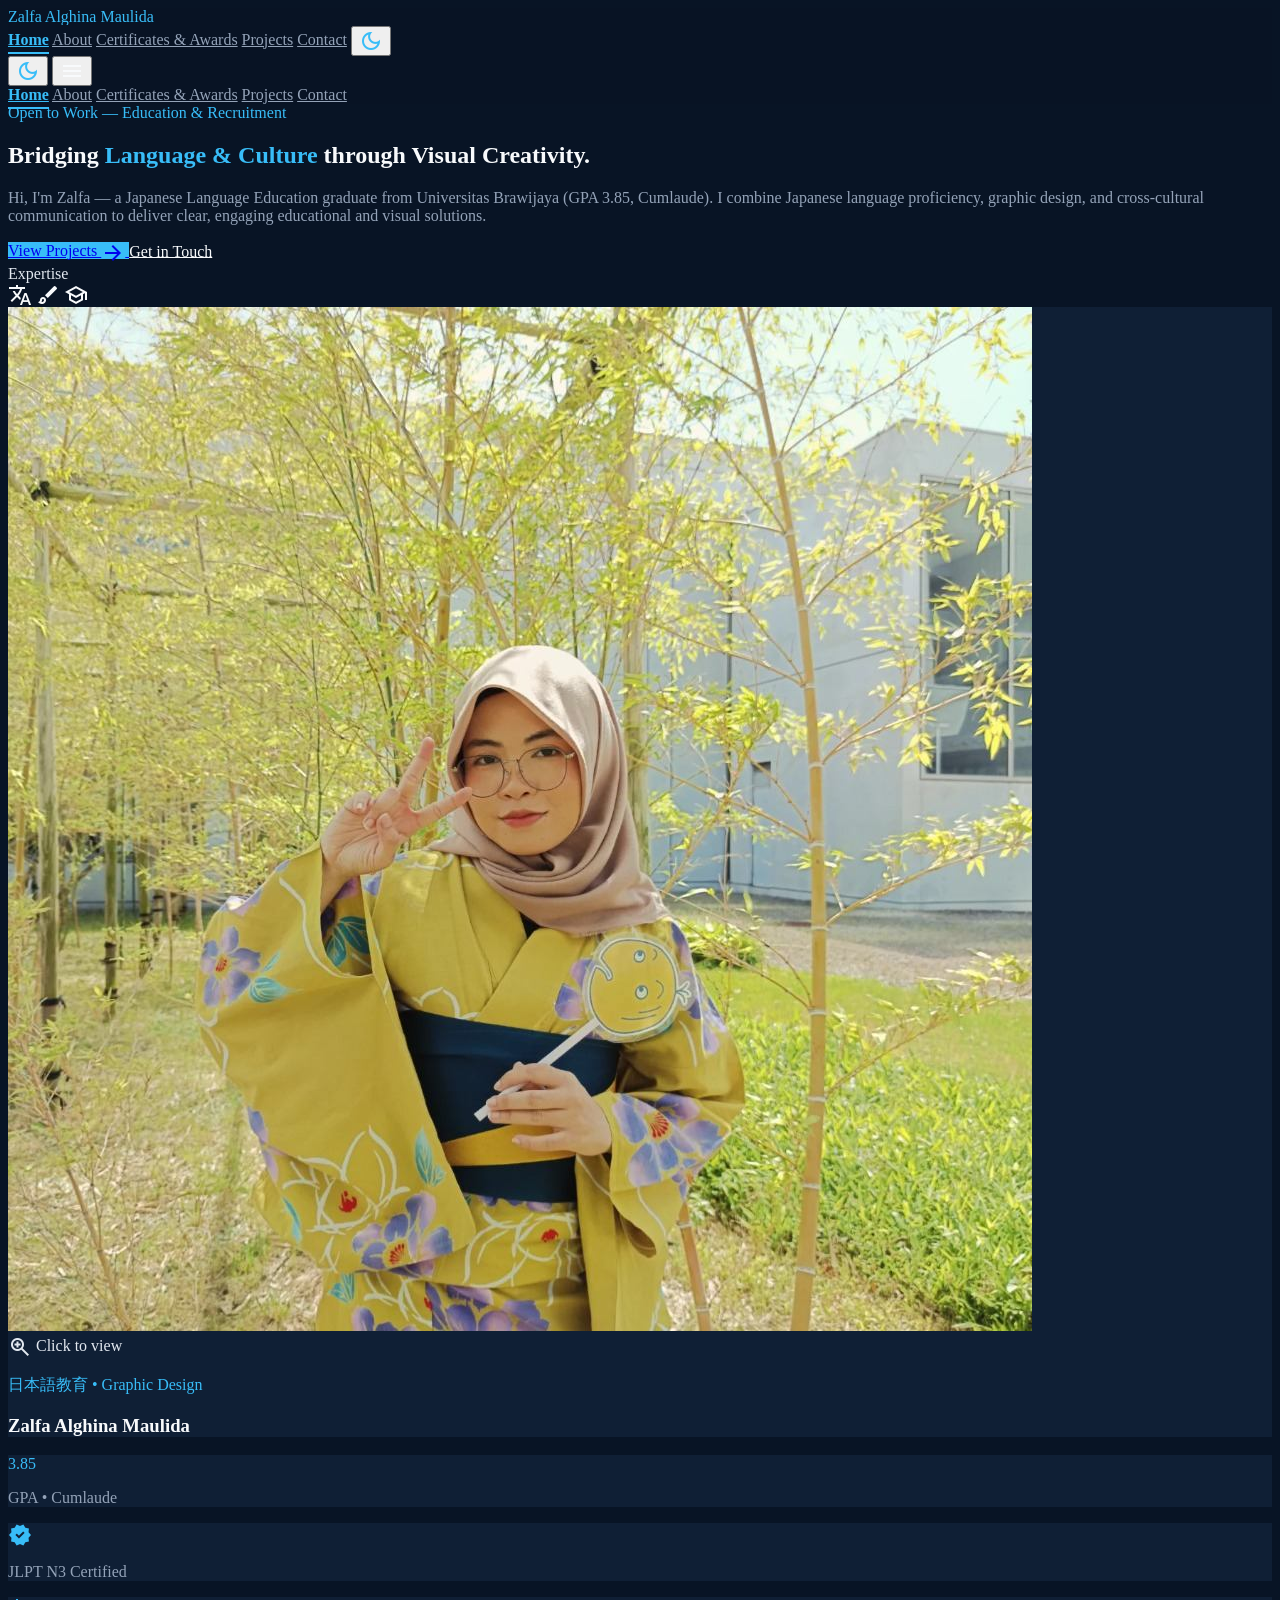
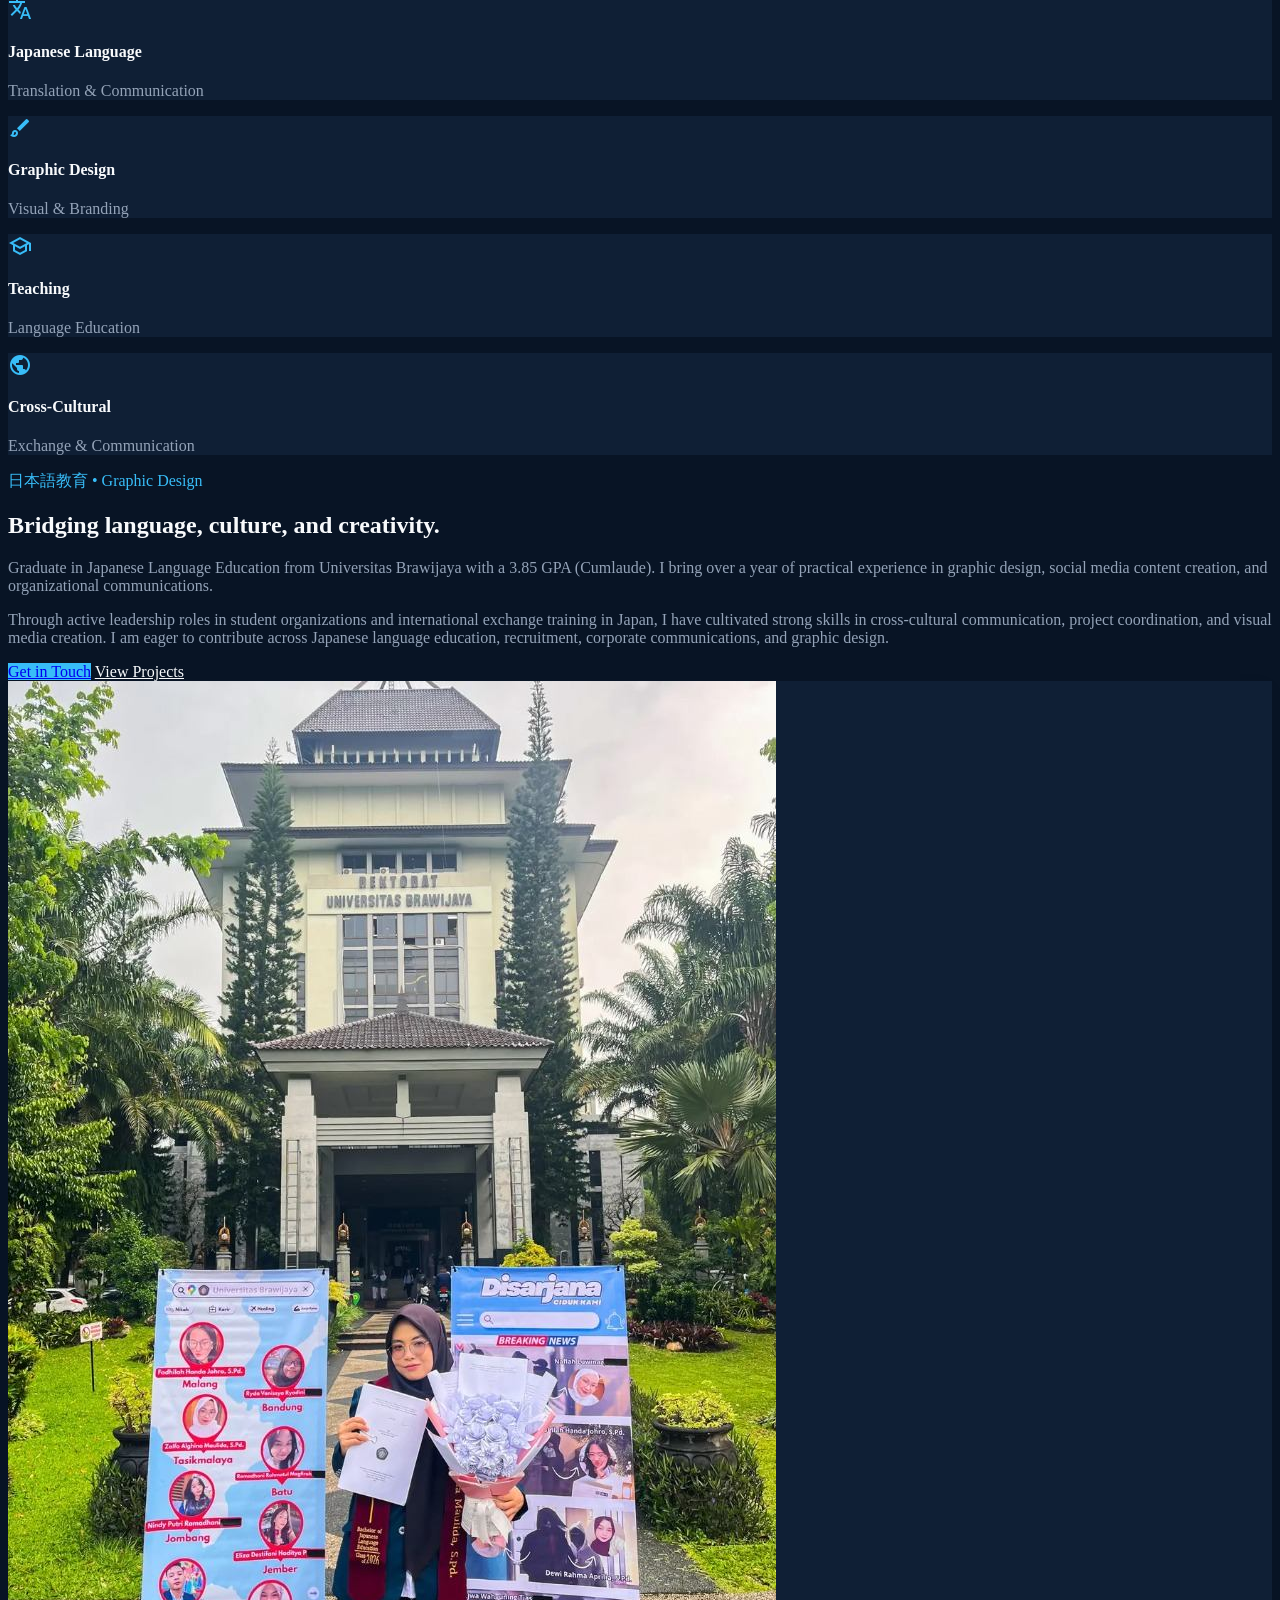
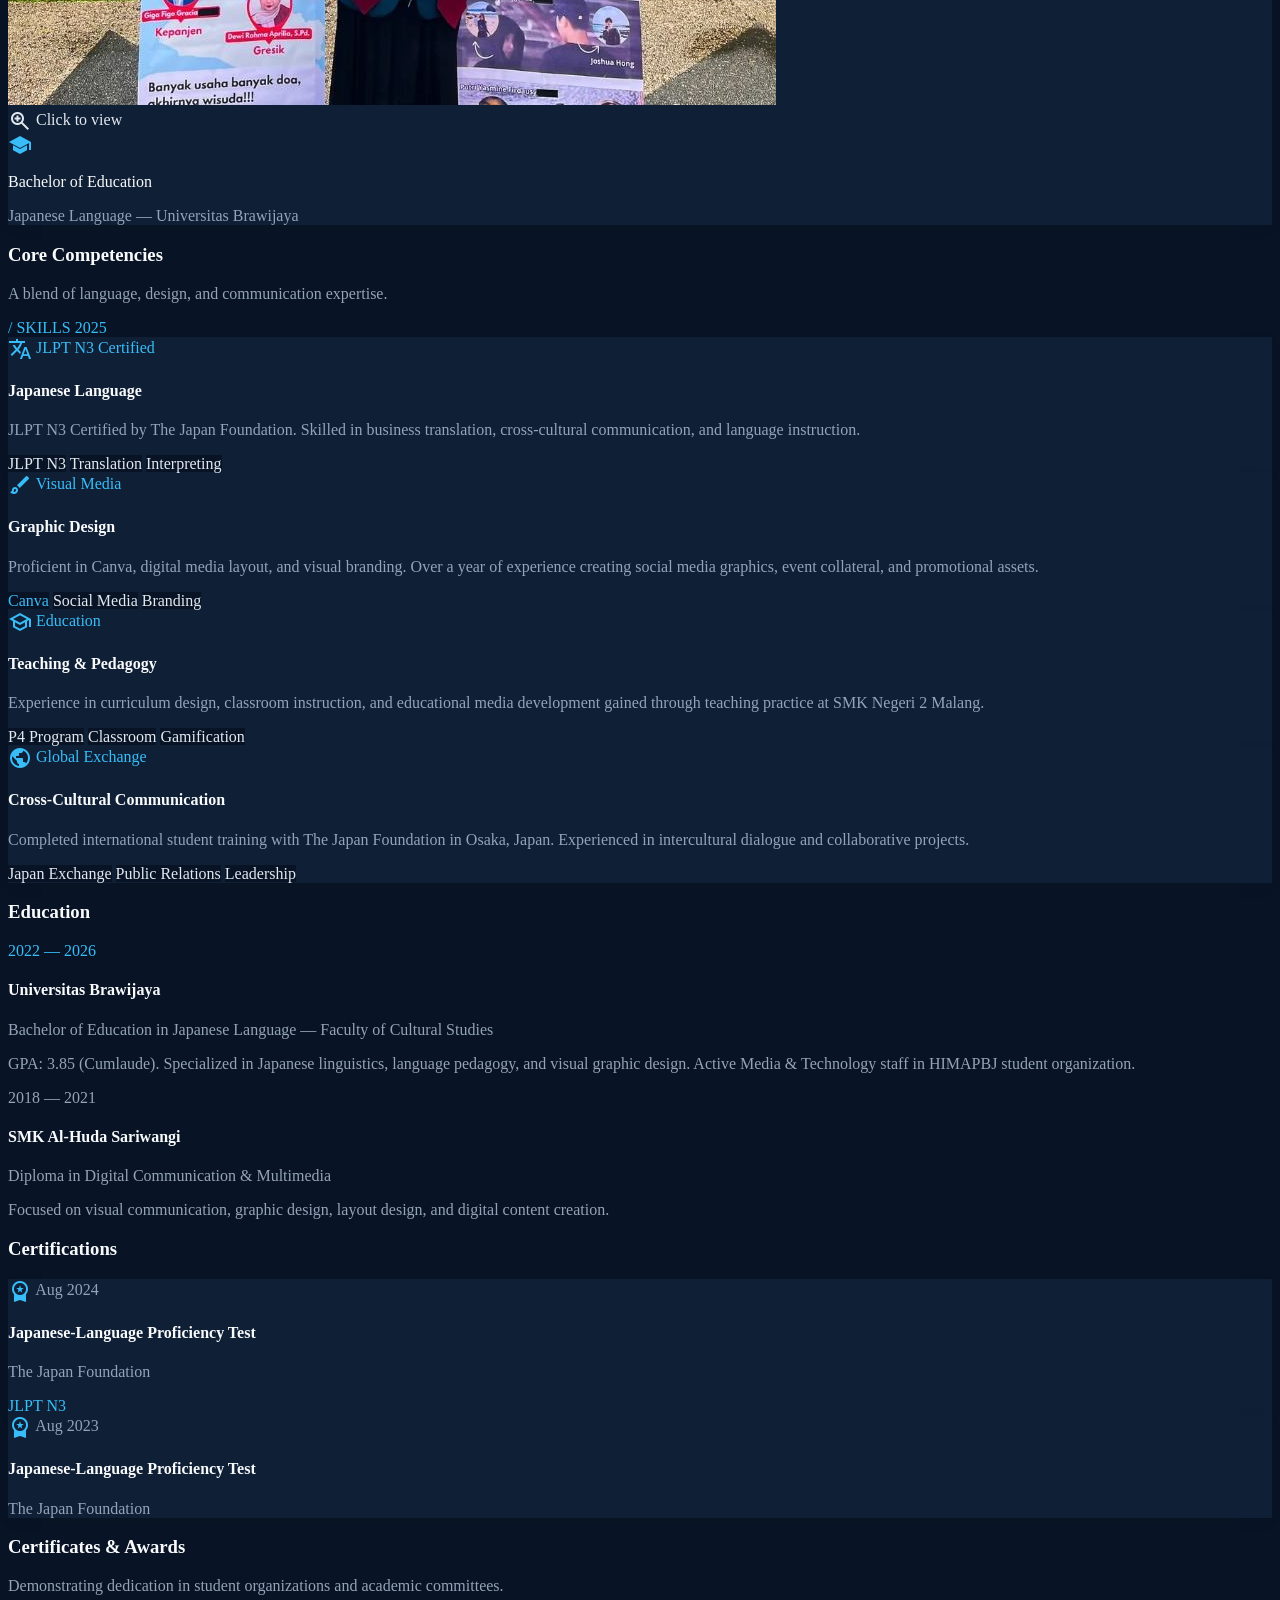
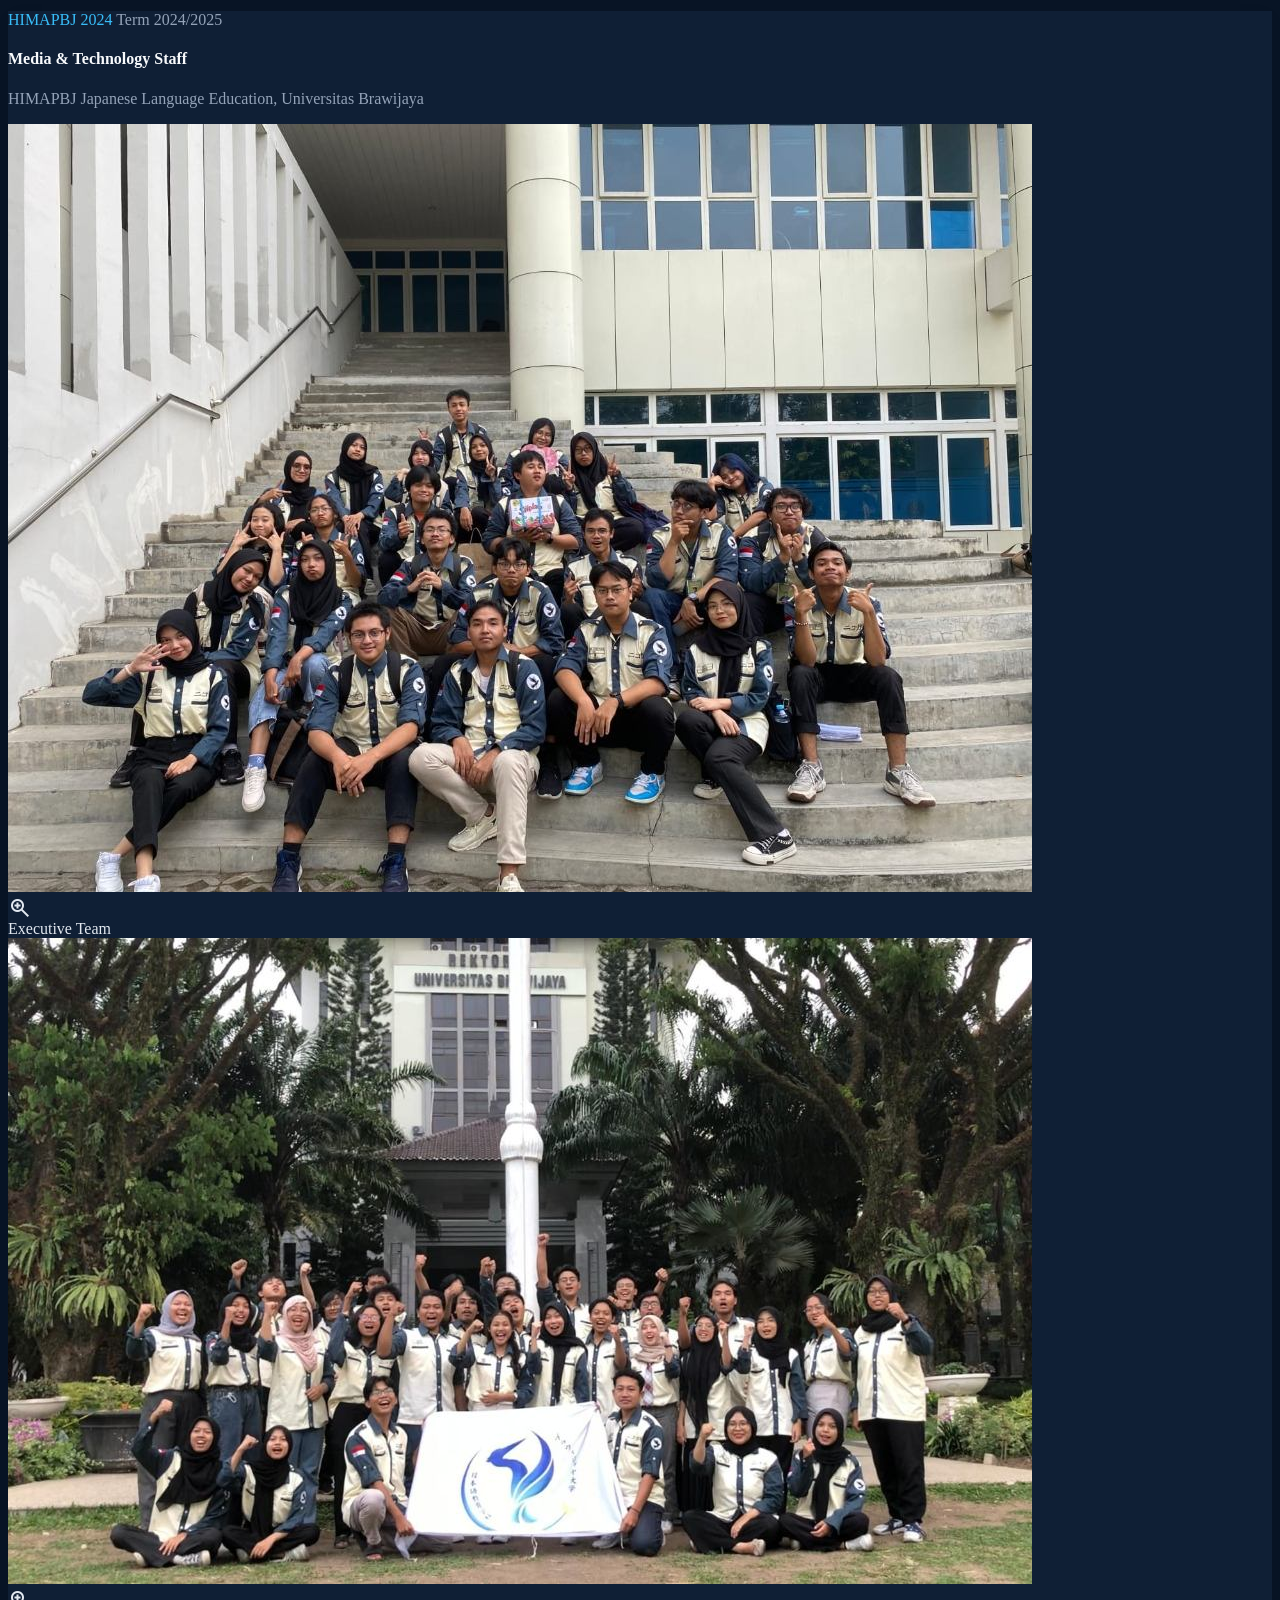
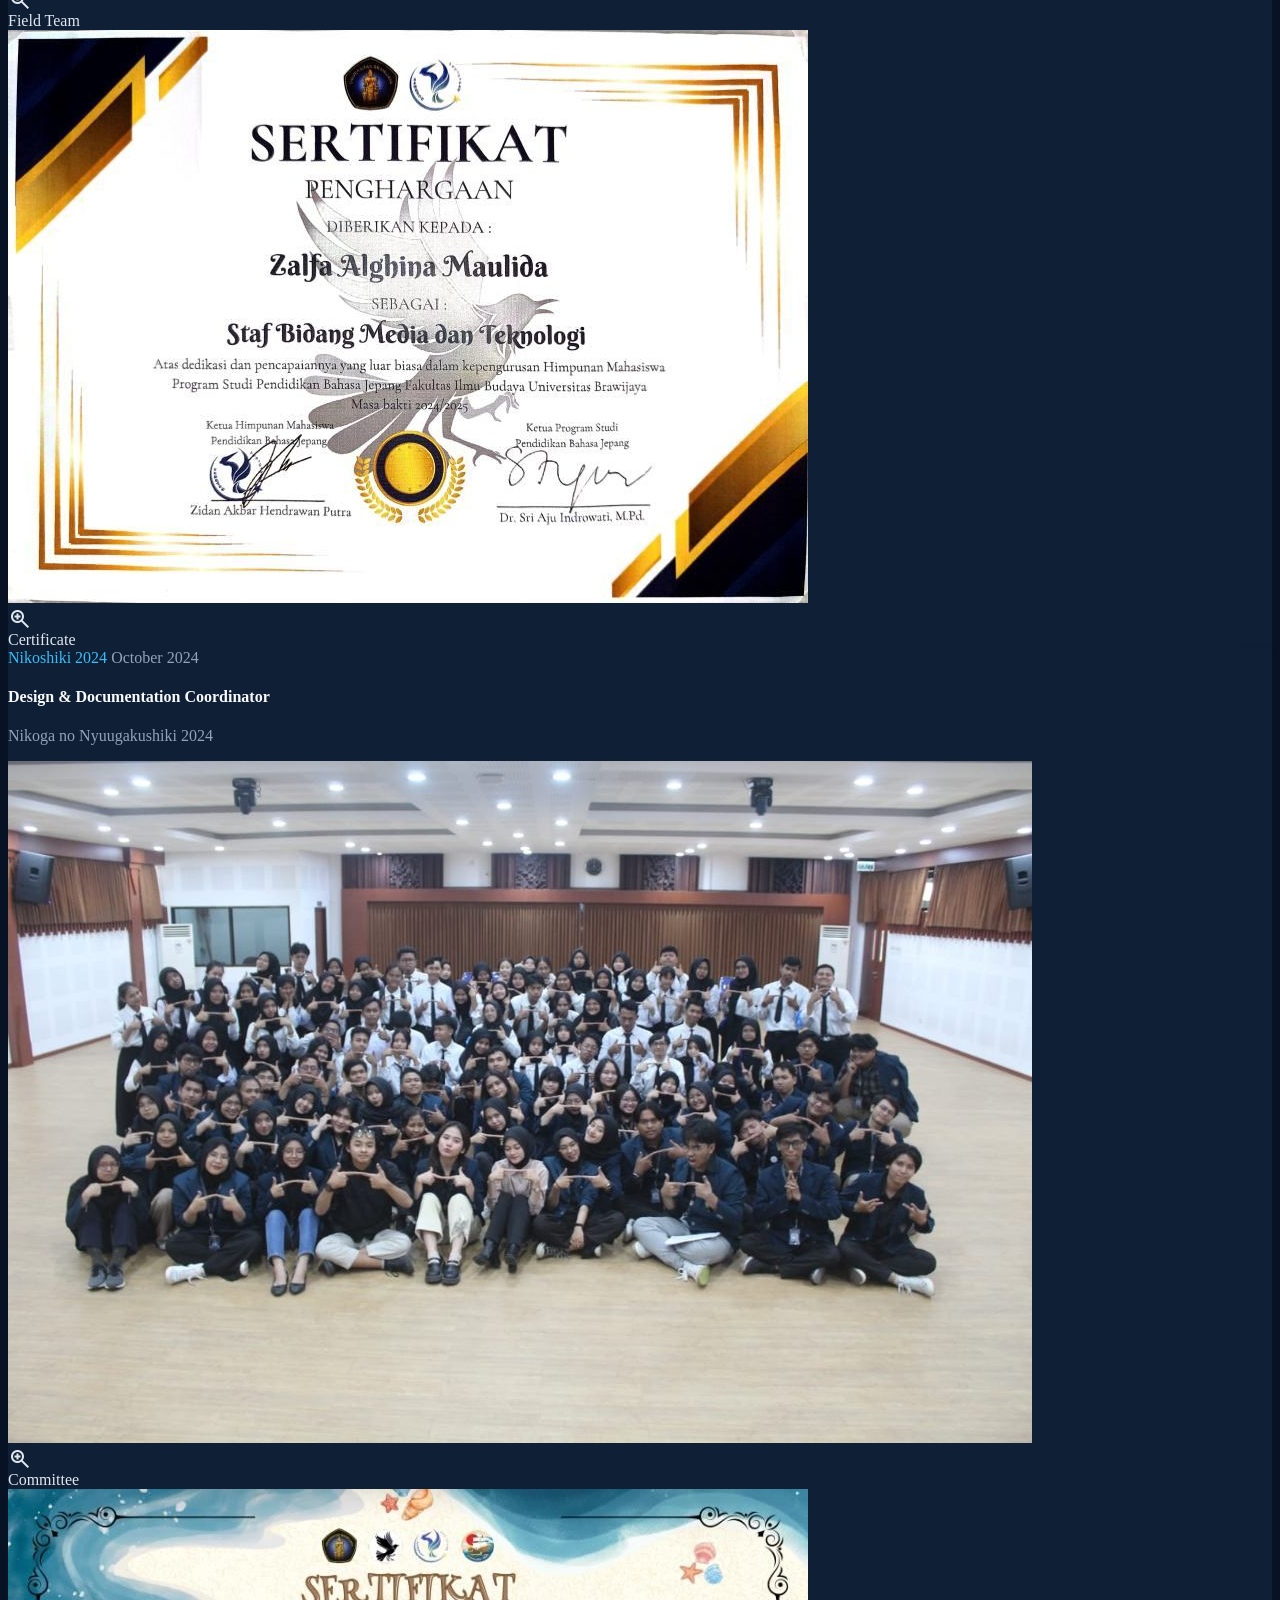
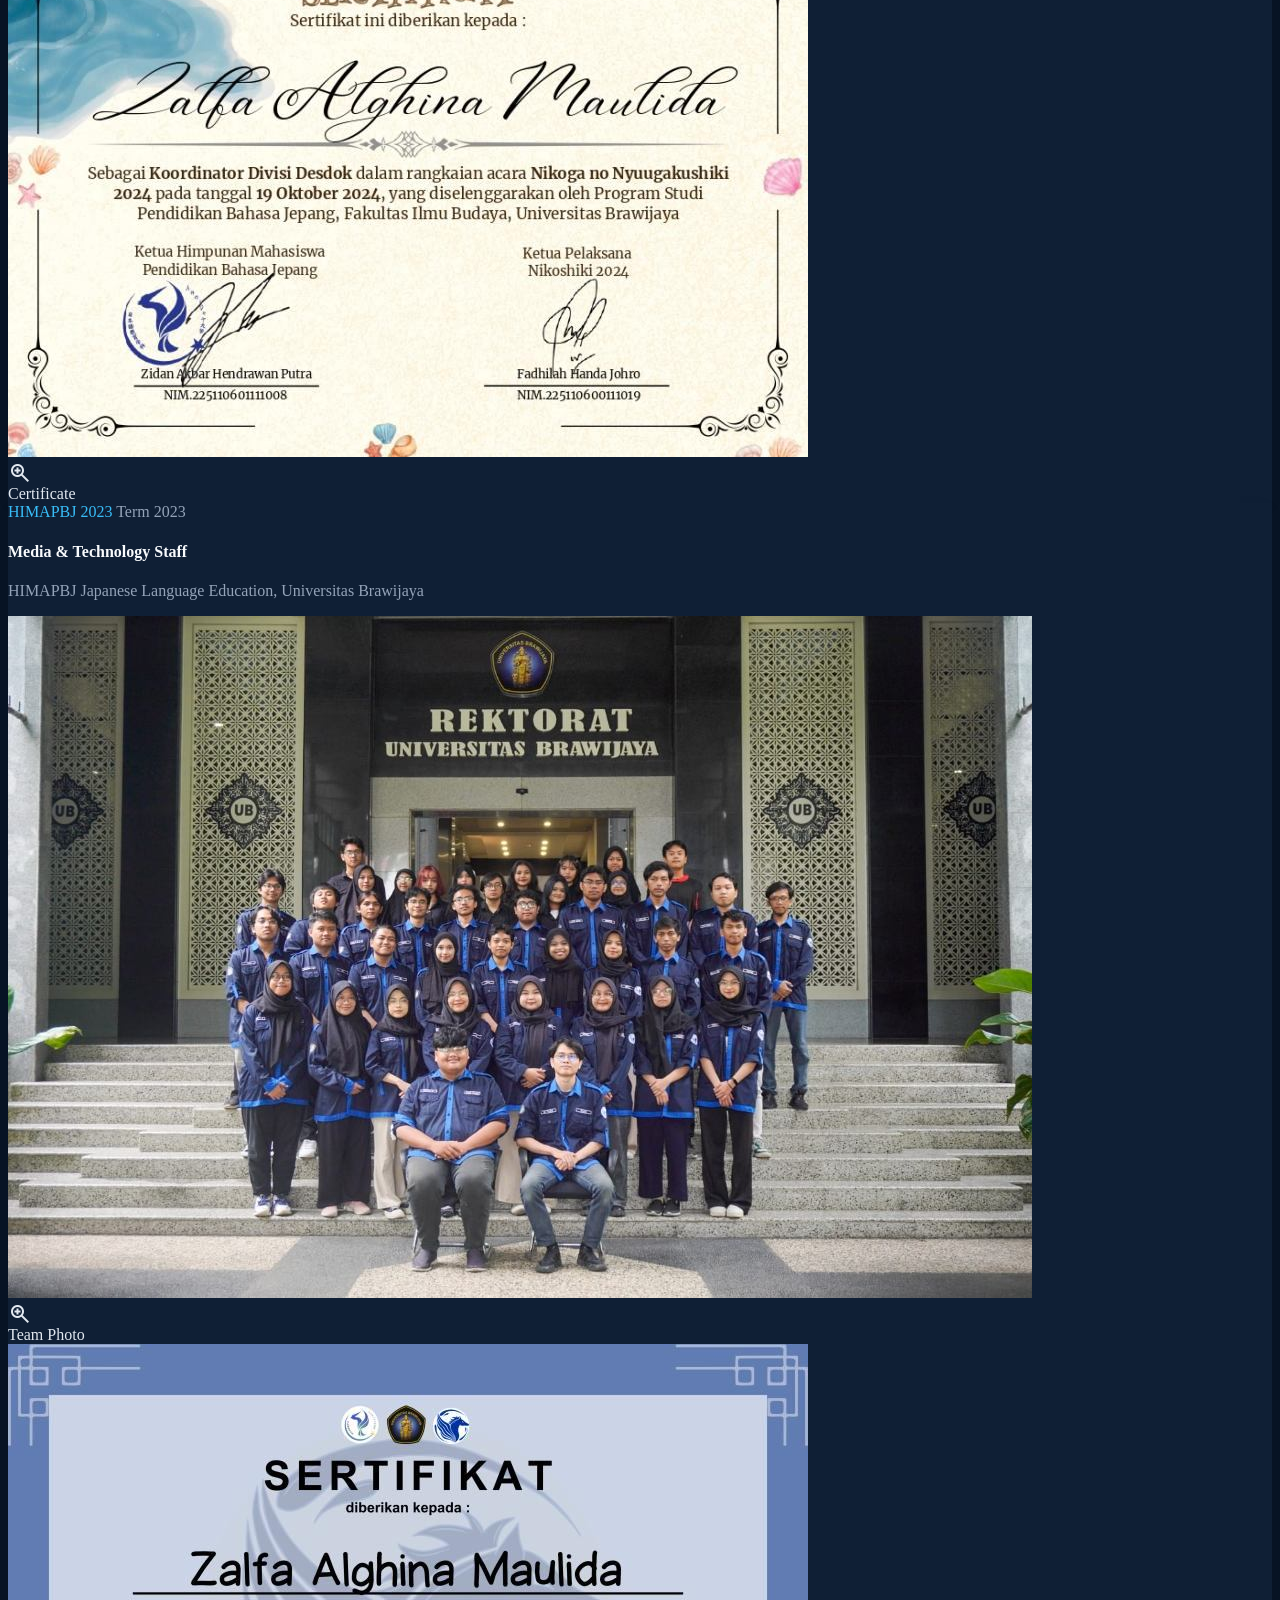
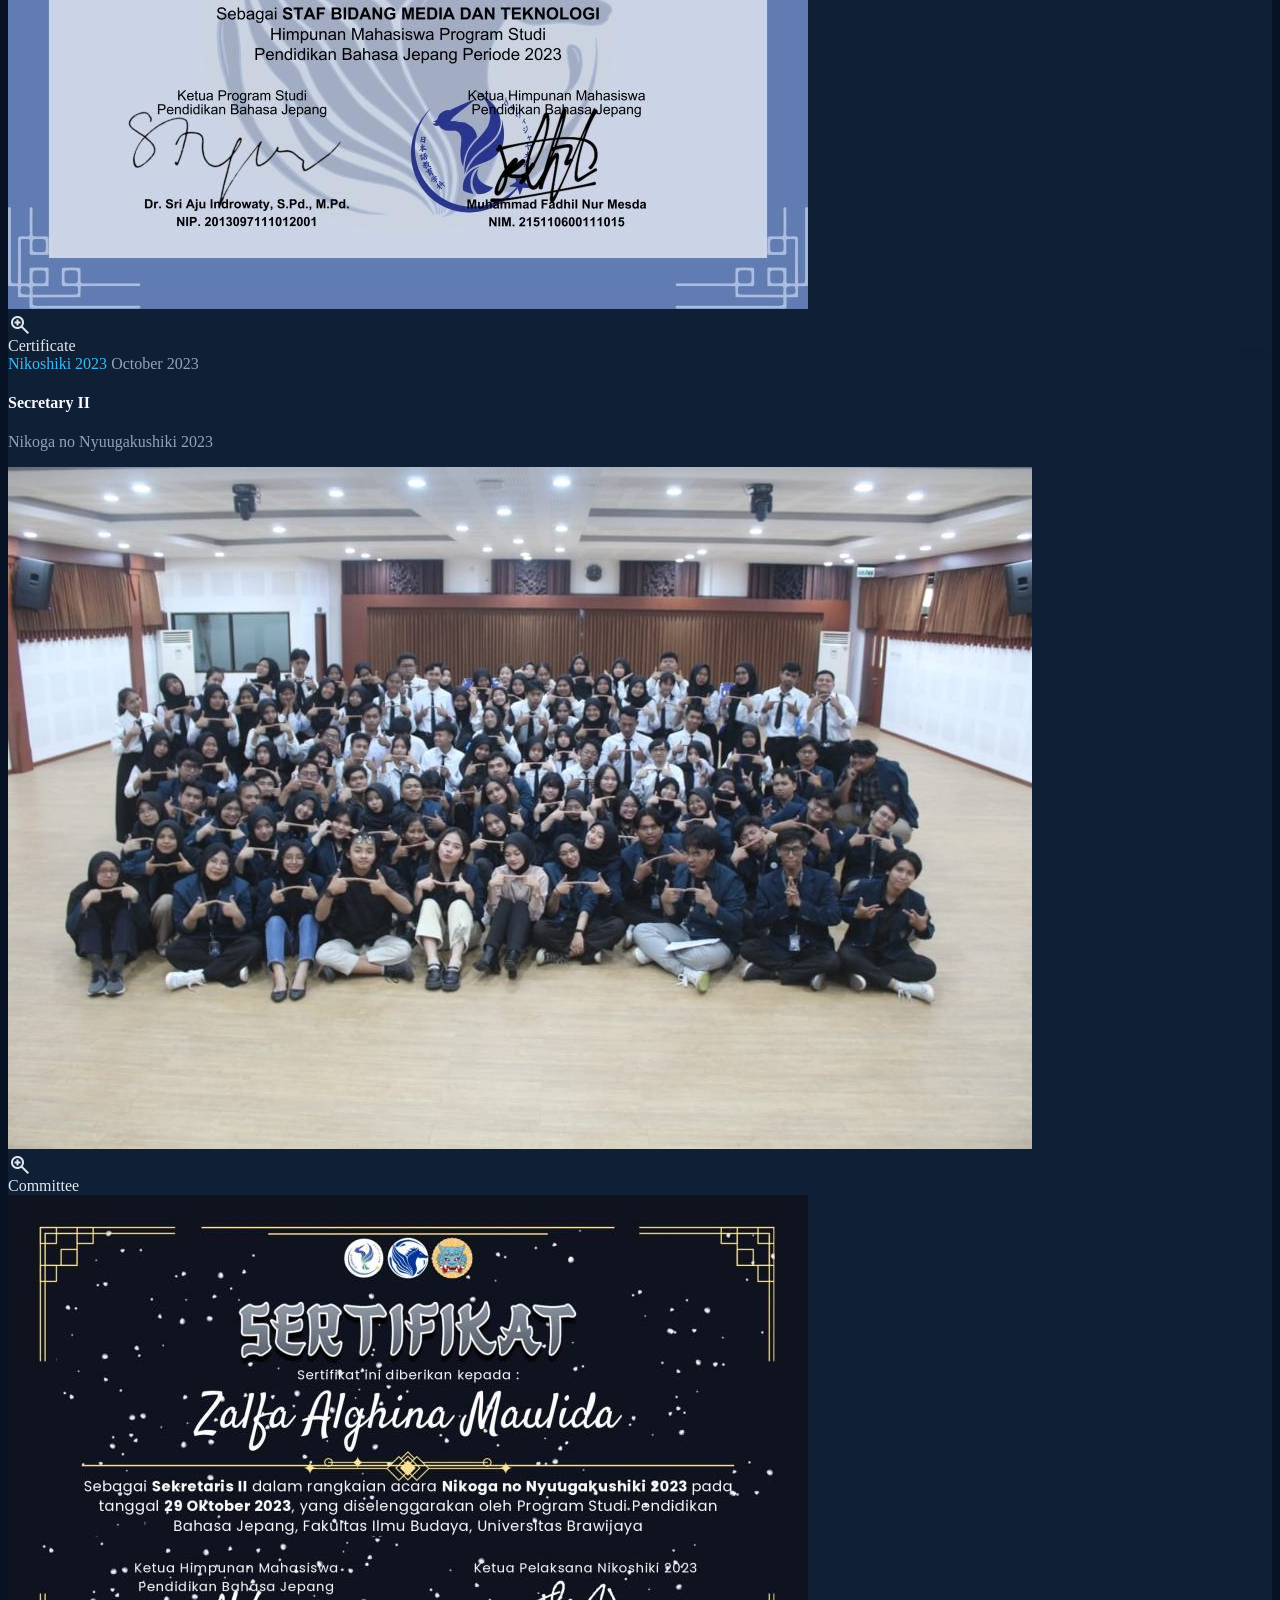
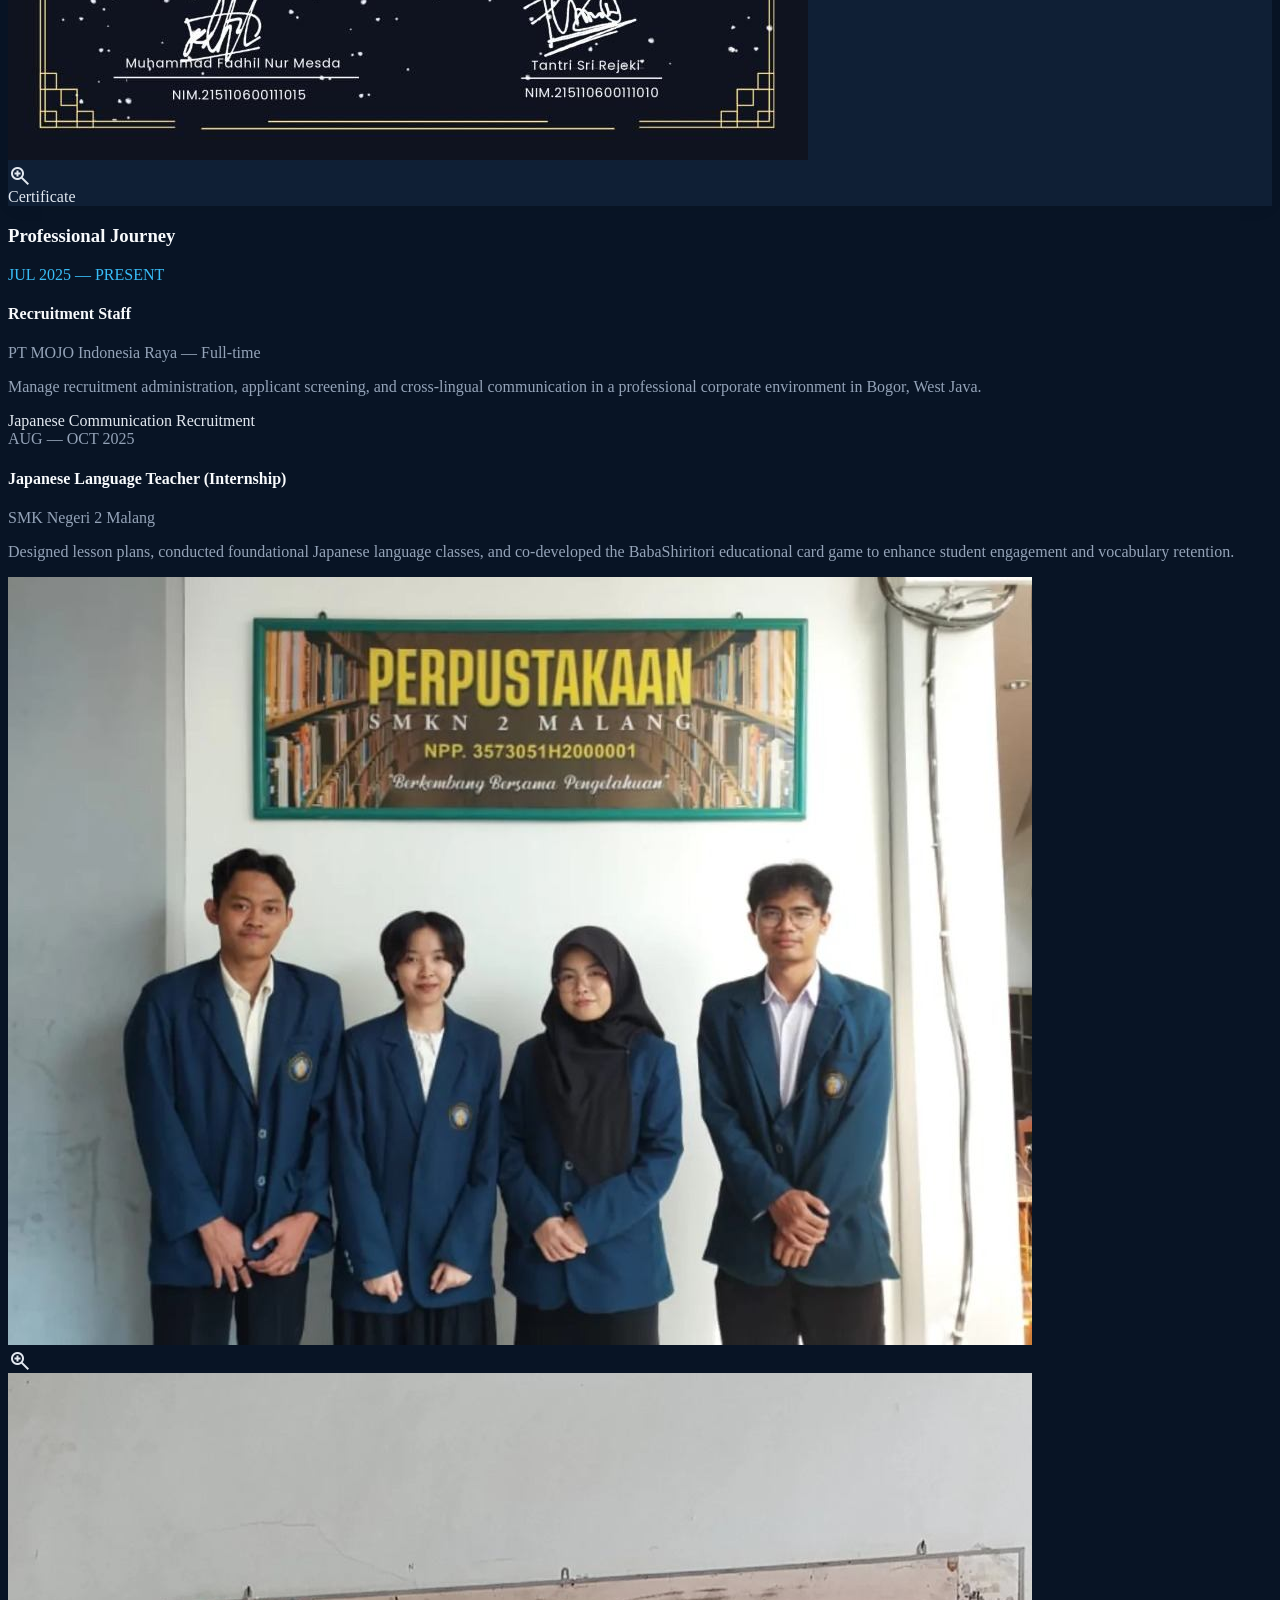
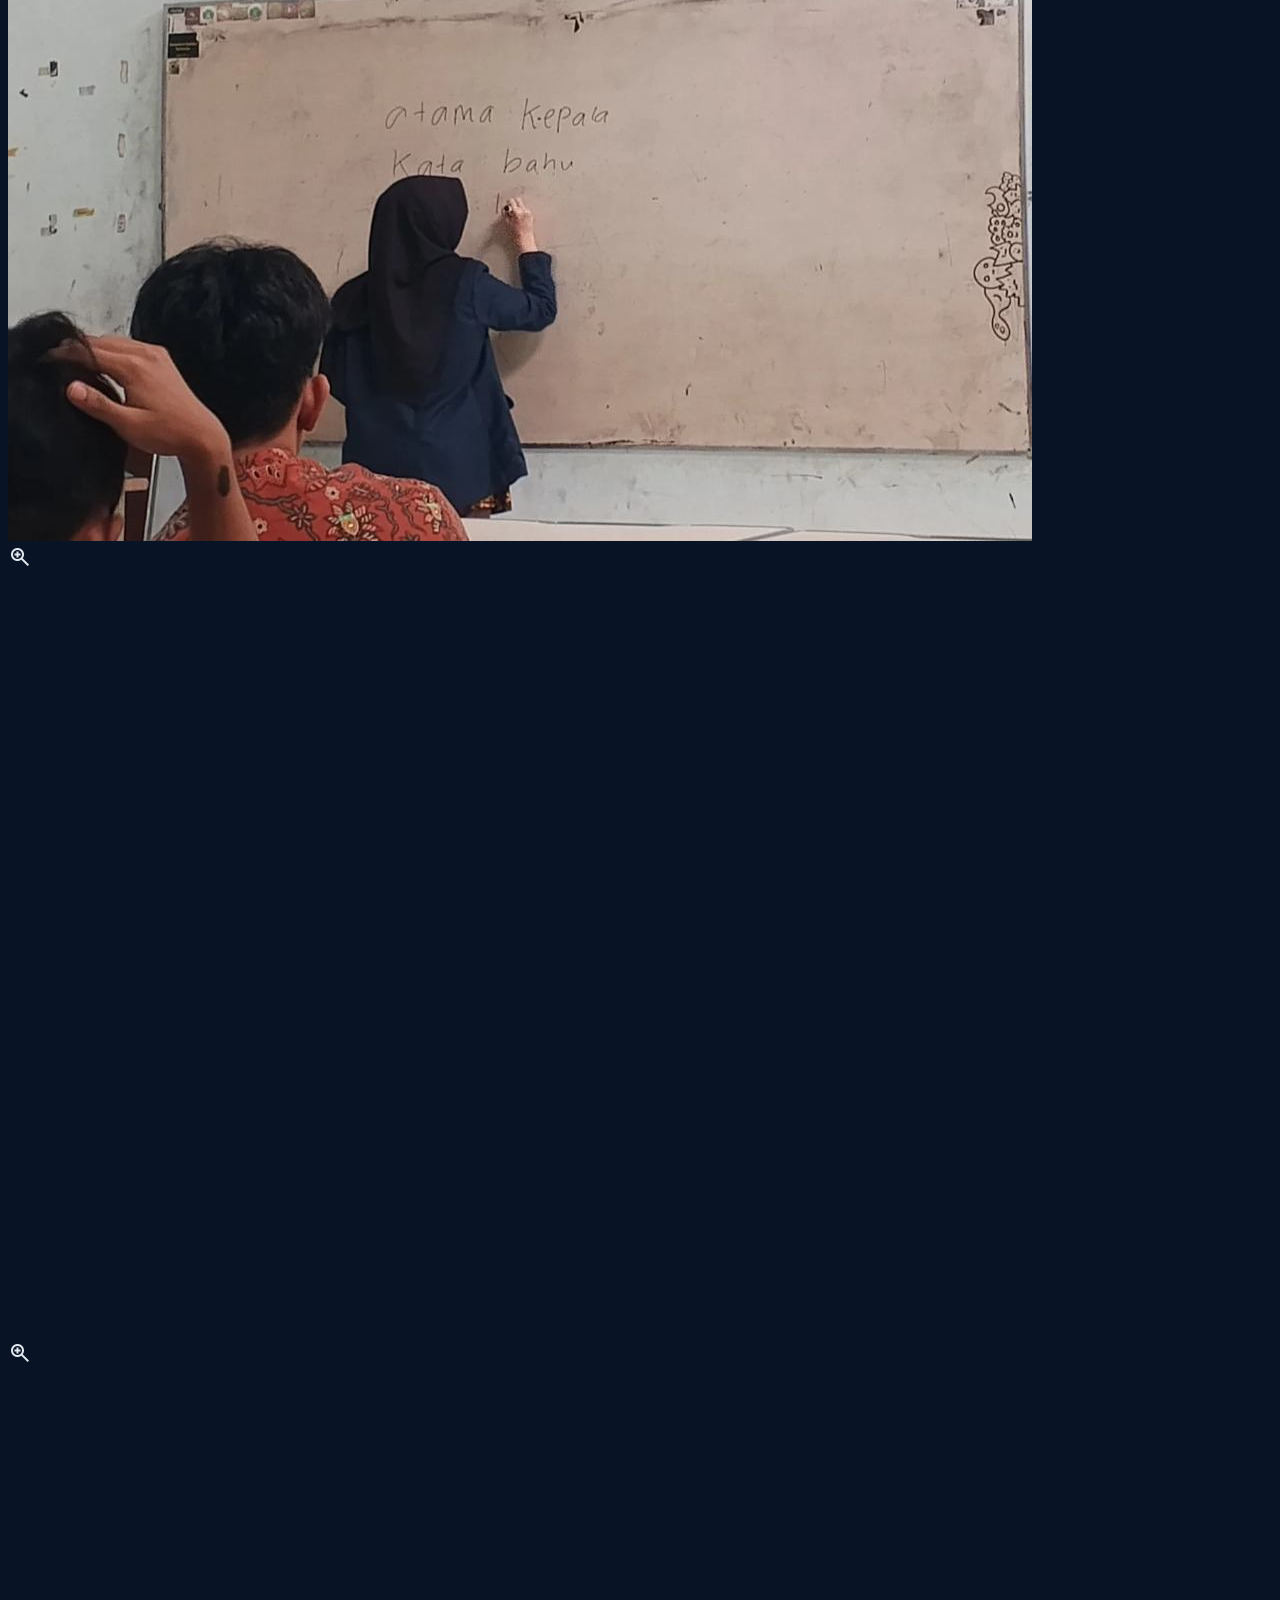
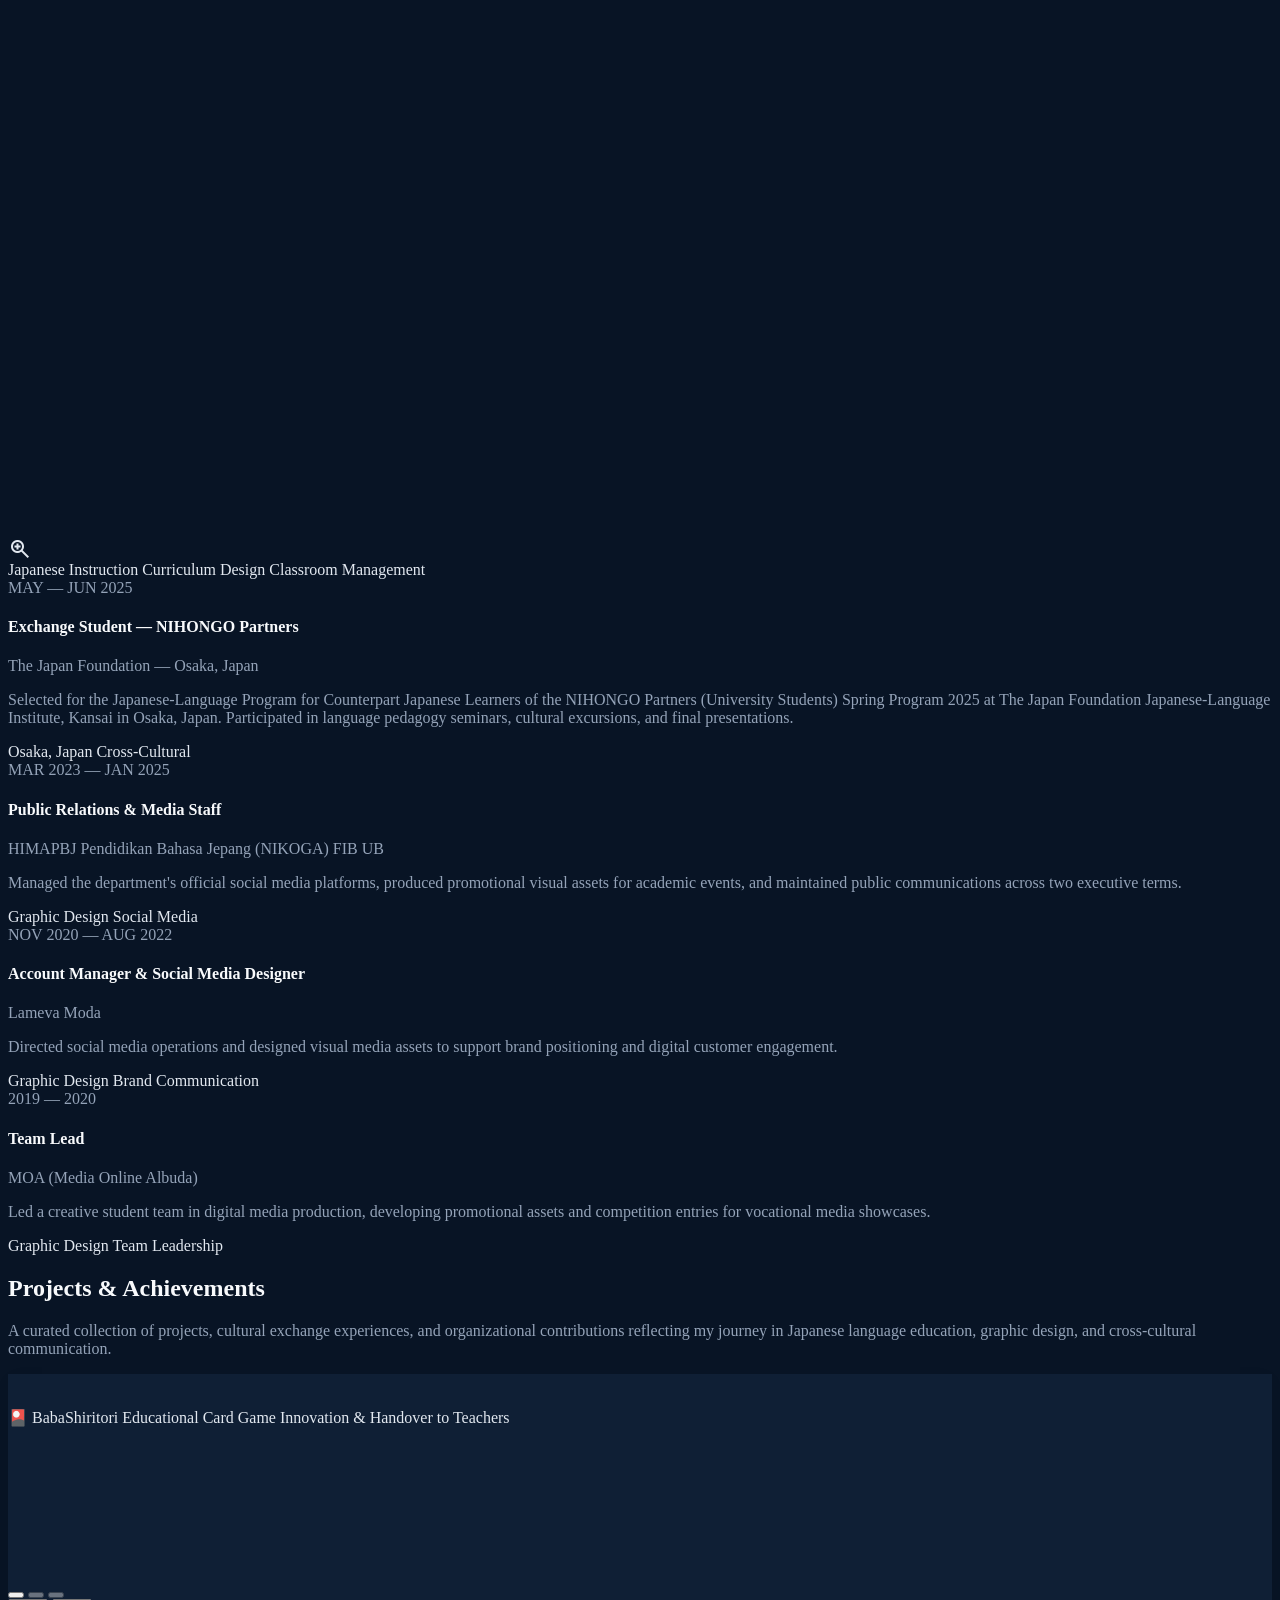
==== index.html @ aae06fdc "Fix mobile responsive padding for Experience Timeline dates" ====
<!DOCTYPE html>
<html lang="en" class="dark">

<head>
    <meta charset="UTF-8">
    <meta name="viewport" content="width=device-width, initial-scale=1.0">
    <title>Zalfa Alghina Maulida — Professional Portfolio</title>
    <meta name="description"
        content="Professional portfolio of Zalfa Alghina Maulida, Japanese Language Education graduate from Universitas Brawijaya with expertise in Graphic Design and Cross-Cultural Communication." />

    <!-- Theme Flash Prevention Script -->
    <script>
        (() => {
            const savedTheme = localStorage.getItem('theme');
            if (savedTheme === 'light') {
                document.documentElement.classList.remove('dark');
            } else {
                document.documentElement.classList.add('dark');
            }
        })();
    </script>

    <!-- Google Fonts -->
    <link
        href="https://fonts.googleapis.com/css2?family=Hanken+Grotesk:wght@400;500;700&amp;family=Inter:wght@400;500;700&amp;family=Plus+Jakarta+Sans:wght@400;500;600;700&amp;display=swap"
        rel="stylesheet" />
    <!-- Material Symbols -->
    <link
        href="https://fonts.googleapis.com/css2?family=Material+Symbols+Outlined:wght,FILL@100..700,0..1&amp;display=swap"
        rel="stylesheet" />

    <!-- Tailwind CSS -->
    <script src="https://cdn.tailwindcss.com?plugins=forms,container-queries"></script>

    <!-- Tailwind Config -->
    <script id="tailwind-config">
        if (typeof tailwind !== 'undefined') {
            tailwind.config = {
                darkMode: "class",
                theme: {
                    extend: {
                        colors: {
                            "on-tertiary-fixed": "#410000", "inverse-primary": "#0062a1", "surface-container-high": "#2a2a2a", "on-background": "#e5e2e1", "on-tertiary-container": "#ff9d8e", "on-primary-fixed-variant": "#00497a", "on-error-container": "#ffdad6", "on-secondary": "#55006b", "error-container": "#93000a", "on-secondary-container": "#f5b8ff", "primary-fixed-dim": "#9ccaff", "on-primary": "#003256", "on-surface": "#e5e2e1", "on-secondary-fixed-variant": "#790096", "on-tertiary-fixed-variant": "#8d160c", "surface-variant": "#353534", "surface-dim": "#131313", "on-secondary-fixed": "#340042", "primary-fixed": "#d0e4ff", "surface-tint": "#9ccaff", secondary: "#f3aeff", "secondary-fixed-dim": "#f3aeff", "inverse-on-surface": "#313030", "on-primary-container": "#7bbcff", "surface-container": "#201f1f", "tertiary-container": "#8f170e", surface: "#131313", "surface-container-lowest": "#0e0e0e", "secondary-fixed": "#fcd6ff", "surface-bright": "#3a3939", background: "#131313", primary: "#9ccaff", error: "#ffb4ab", "on-error": "#690005", "on-surface-variant": "#cdc3d6", "inverse-surface": "#e5e2e1", "on-primary-fixed": "#001d35", "surface-container-highest": "#353534", "outline-variant": "#4b4454", "secondary-container": "#9301b6", outline: "#968d9f", "on-tertiary": "#690000", tertiary: "#ffb4a8", "primary-container": "#004b7d", "surface-container-low": "#1c1b1b", "tertiary-fixed": "#ffdad4", "tertiary-fixed-dim": "#ffb4a8"
                        },
                        borderRadius: {
                            DEFAULT: "0.125rem", lg: "0.25rem", xl: "0.5rem", full: "0.75rem"
                        },
                        spacing: {
                            gutter: "24px", "container-max": "1280px", "margin-mobile": "16px", "margin-desktop": "64px", "section-gap": "120px", base: "8px"
                        },
                        fontFamily: {
                            sans: ["Inter", "sans-serif"],
                            "display-xl": ["Hanken Grotesk"],
                            "headline-lg": ["Hanken Grotesk"],
                            "headline-lg-mobile": ["Hanken Grotesk"],
                            "body-md": ["Inter"],
                            "label-sm": ["Plus Jakarta Sans", "sans-serif"],
                            headline: ["Hanken Grotesk"],
                            display: ["Hanken Grotesk"],
                            body: ["Inter"],
                            label: ["Plus Jakarta Sans", "sans-serif"]
                        },
                        fontSize: {
                            "display-xl": ["64px", { lineHeight: "1.1", letterSpacing: "-0.02em", fontWeight: "700" }],
                            "headline-lg": ["40px", { lineHeight: "1.2", letterSpacing: "-0.01em", fontWeight: "600" }],
                            "headline-lg-mobile": ["32px", { lineHeight: "1.2", fontWeight: "600" }],
                            "body-md": ["16px", { lineHeight: "1.6", fontWeight: "400" }],
                            "label-sm": ["12px", { lineHeight: "1.5", letterSpacing: "0.05em", fontWeight: "500" }]
                        }
                    }
                }
            };
        }
    </script>

    <!-- Custom CSS Styles -->
    <style>
        html {
            scroll-behavior: smooth;
            scroll-padding-top: 4rem;
            /* Offset for fixed navbar */
        }

        /* smooth continuous scroll */

        /* Light Mode Variables override */
        :root {
            --bg-color: #f8fafc;
            --text-color: #0f172a;
            --surface-color: rgba(255, 255, 255, 0.88);
            --border-color: rgba(148, 163, 184, 0.25);
            --card-bg: #ffffff;
            --on-surface: #0f172a;
            --on-surface-variant: #475569;
            --surface-container: #ffffff;
            --surface-container-high: #f1f5f9;
            --surface-container-highest: #e2e8f0;
            --surface-variant: #e0f2fe;
            --primary-container-bg: #e0f2fe;
            --on-primary-container-text: #0284c7;
            --primary-color: #0284c7;
        }

        .dark {
            --bg-color: #081425;
            --text-color: #e2e8f0;
            --surface-color: rgba(8, 20, 37, 0.88);
            --border-color: rgba(56, 189, 248, 0.18);
            --card-bg: #0f1f35;
            --on-surface: #f8fafc;
            --on-surface-variant: #94a3b8;
            --surface-container: #0f1f35;
            --surface-container-high: #162842;
            --surface-container-highest: #1e3352;
            --surface-variant: rgba(56, 189, 248, 0.14);
            --primary-container-bg: #0369a1;
            --on-primary-container-text: #e0f2fe;
            --primary-color: #38bdf8;
        }

        body {
            background-color: var(--bg-color) !important;
            color: var(--text-color) !important;
            overflow-x: hidden;
            -webkit-font-smoothing: antialiased;
        }

        .bg-background {
            background-color: var(--bg-color) !important;
        }

        .bg-surface\/80,
        .bg-surface\/95 {
            background-color: var(--surface-color) !important;
        }

        .glass-card {
            background: var(--card-bg) !important;
            border-color: var(--border-color) !important;
        }

        .bg-surface-container {
            background-color: var(--surface-container) !important;
            box-shadow: 0 4px 20px -2px rgba(0, 0, 0, 0.04);
        }

        .bg-surface-container-high {
            background-color: var(--surface-container-high) !important;
        }

        .bg-surface-container-highest {
            background-color: var(--surface-container-highest) !important;
        }

        .bg-surface-variant {
            background-color: var(--surface-variant) !important;
        }

        .bg-primary-container {
            background-color: var(--primary-container-bg) !important;
        }

        .text-on-background {
            color: var(--text-color) !important;
        }

        .text-on-surface {
            color: var(--on-surface) !important;
        }

        .text-on-surface-variant {
            color: var(--on-surface-variant) !important;
        }

        .text-on-primary-container {
            color: var(--on-primary-container-text) !important;
        }

        .text-primary {
            color: var(--primary-color) !important;
        }

        .bg-primary {
            background-color: var(--primary-color) !important;
        }

        .border-primary {
            border-color: var(--primary-color) !important;
        }

        .from-surface {
            --tw-gradient-from: var(--surface-container) !important;
            --tw-gradient-to: rgba(0, 0, 0, 0) !important;
            --tw-gradient-stops: var(--tw-gradient-from), var(--tw-gradient-to) !important;
        }

        .border-outline-variant,
        .border-outline-variant\/20,
        .border-outline-variant\/30,
        .border-outline\/30 {
            border-color: var(--border-color) !important;
        }

        .border-primary\/10 {
            border-color: rgba(2, 132, 199, 0.15) !important;
        }

        .dark .border-primary\/10 {
            border-color: rgba(56, 189, 248, 0.15) !important;
        }

        /* Animation utilities */
        .glass-nav {
            backdrop-filter: blur(12px);
            -webkit-backdrop-filter: blur(12px);
        }

        .material-symbols-outlined {
            font-variation-settings: 'FILL' 0, 'wght' 400, 'GRAD' 0, 'opsz' 24;
            display: inline-block;
            vertical-align: middle;
        }

        @keyframes float {
            0% {
                transform: translateY(0px);
            }

            50% {
                transform: translateY(-10px);
            }

            100% {
                transform: translateY(0px);
            }
        }

        .animate-float {
            animation: float 6s ease-in-out infinite;
        }

        @keyframes shimmer {
            0% {
                background-position: -200% center;
            }

            100% {
                background-position: 200% center;
            }
        }

        .shimmer-text {
            background: linear-gradient(90deg, var(--primary-color) 0%, #38bdf8 35%, var(--primary-color) 70%, #6366f1 100%);
            background-size: 200% auto;
            background-clip: text;
            -webkit-text-fill-color: transparent;
            color: transparent;
            animation: shimmer 5s linear infinite;
        }

        /* Nav link states */
        header nav#desktop-nav a[data-sec],
        header div#mobile-menu a[data-sec] {
            color: var(--on-surface-variant) !important;
            border-bottom: 2px solid transparent !important;
            padding-bottom: 4px !important;
            transition: color 0.2s ease, border-color 0.2s ease;
        }

        header nav#desktop-nav a[data-sec]:hover,
        header div#mobile-menu a[data-sec]:hover {
            color: var(--primary-color) !important;
        }

        header nav#desktop-nav a[data-sec].nav-active,
        header div#mobile-menu a[data-sec].nav-active {
            color: var(--primary-color) !important;
            border-bottom: 2px solid var(--primary-color) !important;
            border-bottom-color: var(--primary-color) !important;
            font-weight: 700 !important;
        }
    </style>
</head>

<body class="bg-background text-on-background font-body-md selection:bg-primary/30 text-body-md">

    <!-- Top Navigation Bar -->
    <header
        class="fixed top-0 w-full z-50 bg-surface/80 dark:bg-surface/80 backdrop-blur-md border-b border-outline-variant/30 dark:border-outline-variant/10 transition-all duration-300 ease-in-out">
        <div class="flex justify-between items-center h-16 px-4 md:px-16 max-w-container-max mx-auto">
            <a class="font-display-xl text-[20px] md:text-[24px] tracking-tight font-extrabold shimmer-text inline-block hover:scale-[1.02] transition-transform"
                href="#home">Zalfa Alghina Maulida</a>

            <!-- Desktop Nav Links -->
            <nav class="hidden md:flex items-center gap-6 lg:gap-8" id="desktop-nav">
                <a class="font-label-sm text-label-sm transition-colors" href="#home" data-sec="home"
                    data-active>Home</a>
                <a class="font-label-sm text-label-sm transition-colors" href="#about" data-sec="about">About</a>
                <a class="font-label-sm text-label-sm transition-colors" href="#certificates" data-sec="certificates">Certificates &amp; Awards</a>
                <a class="font-label-sm text-label-sm transition-colors" href="#projects"
                    data-sec="projects">Projects</a>
                <a class="font-label-sm text-label-sm transition-colors" href="#contact" data-sec="contact">Contact</a>
                <button class="ml-2 lg:ml-4 text-primary dark:text-primary-fixed-dim hover:opacity-80 transition-opacity"
                    id="theme-toggle-btn">
                    <span class="material-symbols-outlined" data-icon="light_mode">light_mode</span>
                </button>
            </nav>

            <!-- Mobile Actions (Theme Toggle & Menu) -->
            <div class="flex md:hidden items-center gap-4">
                <button class="text-primary hover:opacity-80 transition-opacity" id="theme-toggle-mobile">
                    <span class="material-symbols-outlined" data-icon="light_mode">light_mode</span>
                </button>
                <button class="text-on-surface" id="mobile-menu-btn">
                    <span class="material-symbols-outlined" data-icon="menu">menu</span>
                </button>
            </div>
        </div>

        <!-- Mobile Menu Drawer -->
        <div class="md:hidden hidden bg-surface/95 backdrop-blur-md border-t border-outline-variant/10 px-4 py-6 space-y-4"
            id="mobile-menu">
            <a class="block font-label-sm text-label-sm transition-colors" href="#home" data-sec="home"
                data-active>Home</a>
            <a class="block font-label-sm text-label-sm transition-colors" href="#about" data-sec="about">About</a>
            <a class="block font-label-sm text-label-sm transition-colors" href="#certificates" data-sec="certificates">Certificates &amp; Awards</a>
            <a class="block font-label-sm text-label-sm transition-colors" href="#projects"
                data-sec="projects">Projects</a>
            <a class="block font-label-sm text-label-sm transition-colors" href="#contact"
                data-sec="contact">Contact</a>
        </div>
    </header>

    <!-- Main Content Container -->
    <main class="pt-16 min-h-screen">

        <!-- 1. HERO SECTION (#home) -->
        <section id="home"
            class="relative flex items-center py-4 md:py-8">

            <div
                class="max-w-container-max mx-auto px-4 md:px-16 grid grid-cols-1 lg:grid-cols-12 gap-gutter items-center relative z-10 w-full">
                <!-- Hero Content -->
                <div class="lg:col-span-7 flex flex-col items-start gap-8">
                    <div
                        class="inline-flex items-center gap-2 px-3 py-1 rounded-full bg-primary/10 border border-primary/20 text-primary font-label-sm text-label-sm">
                        <span class="relative flex h-2 w-2">
                            <span
                                class="animate-ping absolute inline-flex h-full w-full rounded-full bg-primary opacity-75"></span>
                            <span class="relative inline-flex rounded-full h-2 w-2 bg-primary"></span>
                        </span>
                        Open to Work — Education &amp; Recruitment
                    </div>
                    <h1
                        class="font-display-xl font-bold text-[32px] md:text-[48px] lg:text-display-xl max-w-2xl leading-tight text-on-surface">
                        Bridging <span class="shimmer-text">Language &amp; Culture</span> through Visual Creativity.
                    </h1>
                    <p class="font-body-md text-body-md text-on-surface-variant max-w-xl leading-relaxed">
                        Hi, I'm Zalfa — a Japanese Language Education graduate from Universitas Brawijaya (GPA 3.85, Cumlaude). I combine Japanese language proficiency, graphic design, and cross-cultural communication to deliver clear, engaging educational and visual solutions.
                    </p>
                    <div class="flex flex-wrap gap-4 mt-4">
                        <a class="px-8 py-4 bg-primary text-white dark:text-on-primary font-label-sm text-label-sm rounded-[4px] hover:translate-y-[-2px] transition-all duration-300 shadow-lg shadow-primary/20 flex items-center gap-2 group font-bold"
                            href="#projects">
                            View Projects
                            <span class="material-symbols-outlined transition-transform group-hover:translate-x-1"
                                data-icon="arrow_forward">arrow_forward</span>
                        </a>
                        <a class="px-8 py-4 border border-outline-variant/30 text-on-surface font-label-sm text-label-sm rounded-[4px] hover:bg-surface-container transition-all duration-300 font-bold"
                            href="#contact">
                            Get in Touch
                        </a>
                    </div>

                    <!-- Tech Stack Badge Area -->
                    <div class="mt-8 flex items-center gap-6 opacity-60">
                        <div class="flex items-center gap-2">
                            <span
                                class="font-label-sm text-label-sm uppercase tracking-widest text-outline">Expertise</span>
                            <div class="h-px w-12 bg-outline-variant"></div>
                        </div>
                        <div class="flex gap-4 grayscale">
                            <span class="material-symbols-outlined text-headline-lg-mobile text-on-surface"
                                data-icon="translate">translate</span>
                            <span class="material-symbols-outlined text-headline-lg-mobile text-on-surface"
                                data-icon="brush">brush</span>
                            <span class="material-symbols-outlined text-headline-lg-mobile text-on-surface"
                                data-icon="school">school</span>
                        </div>
                    </div>
                </div>

                <!-- Hero Visual (Bento-style layout for imagery) -->
                <div class="lg:col-span-5 relative mt-12 lg:mt-0 w-full">
                    <div class="relative grid grid-cols-2 gap-4">
                        <!-- Main Portrait Card -->
                        <div class="col-span-2 glass-card rounded-xl overflow-hidden aspect-[4/5] relative group animate-float cursor-pointer"
                            onclick="openLightbox('./images/profile_yukata.jpg', 'Zalfa Alghina Maulida — Profile Photo in Yukata')">
                            <div class="absolute inset-0 bg-gradient-to-t from-surface to-transparent opacity-60 z-10">
                            </div>
                            <img fetchpriority="high" decoding="async" class="w-full h-full object-cover transition-transform duration-700 group-hover/img:scale-105"
                                alt="Profile photo of Zalfa Alghina Maulida in Yukata"
                                src="./images/profile_yukata.jpg" style="object-position: center 25%;" />
                            <div
                                class="absolute top-3 right-3 z-20 bg-black/50 backdrop-blur-sm px-2.5 py-1 rounded-full text-white text-[11px] font-label-sm flex items-center gap-1 opacity-0 group-hover:opacity-100 transition-opacity">
                                <span class="material-symbols-outlined text-xs">zoom_in</span> Click to view
                            </div>
                            <div class="absolute bottom-6 left-6 z-20">
                                <p class="font-label-sm text-label-sm text-primary mb-1">日本語教育 • Graphic Design</p>
                                <h3 class="font-headline-lg text-headline-lg-mobile text-on-surface">Zalfa Alghina
                                    Maulida</h3>
                            </div>
                        </div>
                        <!-- Floating Stat Card 1 -->
                        <div class="glass-card p-4 md:p-6 rounded-xl md:absolute md:-left-12 md:top-1/4 z-30 animate-float col-span-1"
                            style="animation-delay: 1s">
                            <span
                                class="font-display-xl text-primary text-headline-lg-mobile md:text-headline-lg">3.85</span>
                            <p class="font-label-sm text-[10px] md:text-label-sm text-on-surface-variant font-bold whitespace-nowrap">GPA • Cumlaude</p>
                        </div>
                        <!-- Floating Stat Card 2 -->
                        <div class="glass-card p-4 md:p-6 rounded-xl md:absolute md:-right-8 md:bottom-1/4 z-30 animate-float col-span-1"
                            style="animation-delay: 2s">
                            <span class="material-symbols-outlined text-primary mb-2" data-icon="verified"
                                style="font-variation-settings: 'FILL' 1;">verified</span>
                            <p class="font-label-sm text-[10px] md:text-label-sm text-on-surface-variant">JLPT N3
                                Certified</p>
                        </div>
                    </div>
                </div>
            </div>
        </section>

        <!-- Services/Skills Highlight Bento (Part of home experience) -->
        <section class="px-4 md:px-16 py-20 max-w-container-max mx-auto w-full">
            <div class="grid grid-cols-2 md:grid-cols-4 gap-6">
                <div
                    class="glass-card p-6 rounded-xl text-center hover:border-primary/40 transition-all duration-300 group">
                    <span
                        class="material-symbols-outlined text-primary text-4xl mb-3 group-hover:scale-110 transition-transform"
                        data-icon="translate">translate</span>
                    <h4 class="font-label-sm text-label-sm text-on-surface mb-1">Japanese Language</h4>
                    <p class="text-[11px] text-on-surface-variant">Translation &amp; Communication</p>
                </div>
                <div
                    class="glass-card p-6 rounded-xl text-center hover:border-primary/40 transition-all duration-300 group">
                    <span
                        class="material-symbols-outlined text-primary text-4xl mb-3 group-hover:scale-110 transition-transform"
                        data-icon="brush">brush</span>
                    <h4 class="font-label-sm text-label-sm text-on-surface mb-1">Graphic Design</h4>
                    <p class="text-[11px] text-on-surface-variant">Visual &amp; Branding</p>
                </div>
                <div
                    class="glass-card p-6 rounded-xl text-center hover:border-primary/40 transition-all duration-300 group">
                    <span
                        class="material-symbols-outlined text-primary text-4xl mb-3 group-hover:scale-110 transition-transform"
                        data-icon="school">school</span>
                    <h4 class="font-label-sm text-label-sm text-on-surface mb-1">Teaching</h4>
                    <p class="text-[11px] text-on-surface-variant">Language Education</p>
                </div>
                <div
                    class="glass-card p-6 rounded-xl text-center hover:border-primary/40 transition-all duration-300 group">
                    <span
                        class="material-symbols-outlined text-primary text-4xl mb-3 group-hover:scale-110 transition-transform"
                        data-icon="public">public</span>
                    <h4 class="font-label-sm text-label-sm text-on-surface mb-1">Cross-Cultural</h4>
                    <p class="text-[11px] text-on-surface-variant">Exchange &amp; Communication</p>
                </div>
            </div>
        </section>


        <!-- 2. ABOUT SECTION (#about) -->
        <section id="about" class="pt-10 pb-8 md:pt-14 md:pb-12 px-4 md:px-16 max-w-container-max mx-auto w-full">

            <!-- Biography -->
            <div class="grid grid-cols-1 lg:grid-cols-12 gap-gutter mb-16 md:mb-24">
                <div class="lg:col-span-7 flex flex-col justify-center order-2 lg:order-1">
                    <span class="font-label-sm text-label-sm text-primary tracking-widest uppercase mb-4">日本語教育 •
                        Graphic Design</span>
                    <h2 class="font-display-xl font-bold text-[32px] md:text-display-xl text-on-surface mb-8">Bridging
                        language, culture, and creativity.</h2>
                    <div class="space-y-6 max-w-2xl text-on-surface-variant leading-relaxed font-body-md">
                        <p>
                            Graduate in Japanese Language Education from Universitas Brawijaya with a 3.85 GPA (Cumlaude). I bring over a year of practical experience in graphic design, social media content creation, and organizational communications.
                        </p>
                        <p>
                            Through active leadership roles in student organizations and international exchange training in Japan, I have cultivated strong skills in cross-cultural communication, project coordination, and visual media creation. I am eager to contribute across Japanese language education, recruitment, corporate communications, and graphic design.
                        </p>
                    </div>
                    <div class="mt-12 flex gap-4">
                        <a href="#contact"
                            class="px-8 py-3 bg-primary text-white dark:text-on-primary font-label-sm text-label-sm rounded-[4px] hover:translate-y-[-2px] transition-transform shadow-lg shadow-primary/10 font-bold">Get
                            in Touch</a>
                        <a href="#projects"
                            class="px-8 py-3 border border-outline-variant text-on-surface font-label-sm text-label-sm rounded-[4px] hover:bg-surface-container-high transition-colors font-bold">View
                            Projects</a>
                    </div>
                </div>
                <div class="lg:col-span-5 order-1 lg:order-2 flex justify-end">
                    <div class="relative w-full aspect-[4/5] bg-surface-container rounded-xl overflow-hidden group cursor-pointer"
                        onclick="openLightbox('./images/graduation_ceremony.jpg', 'Zalfa Alghina Maulida — Graduation Ceremony at Universitas Brawijaya')">
                        <img decoding="async" loading="lazy" class="w-full h-full object-cover transition-transform duration-700 group-hover:scale-105"
                            alt="Zalfa Alghina Maulida — Graduation Ceremony at Universitas Brawijaya"
                            src="./images/graduation_ceremony.jpg" style="object-position: center top;" />
                        <div class="absolute inset-0 bg-gradient-to-t from-background/40 to-transparent"></div>
                        <div
                            class="absolute top-3 right-3 z-20 bg-black/50 backdrop-blur-sm px-2.5 py-1 rounded-full text-white text-[11px] font-label-sm flex items-center gap-1 opacity-0 group-hover:opacity-100 transition-opacity">
                            <span class="material-symbols-outlined text-xs">zoom_in</span> Click to view
                        </div>
                        <!-- Graduation Badge Overlay -->
                        <div class="absolute bottom-4 left-4 right-4 z-10">
                            <div class="glass-card rounded-lg px-4 py-3 flex items-center gap-3">
                                <span class="material-symbols-outlined text-primary" data-icon="school"
                                    style="font-variation-settings: 'FILL' 1;">school</span>
                                <div>
                                    <p class="font-label-sm text-label-sm text-on-surface font-bold">Bachelor of
                                        Education</p>
                                    <p class="text-[11px] text-on-surface-variant">Japanese Language — Universitas
                                        Brawijaya</p>
                                </div>
                            </div>
                        </div>
                    </div>
                </div>
            </div>

            <!-- Skills & Competencies Section (Bento Grid) -->
            <div class="mb-24">
                <div class="flex flex-col md:flex-row justify-between items-end mb-12 gap-4">
                    <div>
                        <h3
                            class="font-headline-lg text-headline-lg-mobile md:text-headline-lg text-on-surface font-bold">
                            Core Competencies</h3>
                        <p class="text-on-surface-variant mt-2">A blend of language, design, and communication
                            expertise.</p>
                    </div>
                    <div class="font-label-sm text-label-sm text-primary tracking-tighter uppercase font-bold">/ SKILLS
                        2025</div>
                </div>
                <div class="grid grid-cols-1 md:grid-cols-2 gap-6">
                    <!-- 1. Japanese Language -->
                    <div
                        class="bg-surface-container border border-outline-variant/30 p-8 flex flex-col justify-between group hover:border-primary/50 transition-all rounded-xl">
                        <div>
                            <div class="flex items-center justify-between mb-4">
                                <span class="material-symbols-outlined text-primary text-4xl"
                                    data-icon="translate">translate</span>
                                <span class="font-label-sm text-label-sm text-primary uppercase font-bold tracking-widest">JLPT N3 Certified</span>
                            </div>
                            <h4 class="font-headline-lg text-headline-lg-mobile text-on-surface mb-3 font-bold">Japanese Language</h4>
                            <p class="text-on-surface-variant font-body-md mb-6">JLPT N3 Certified by The Japan Foundation. Skilled in business translation, cross-cultural communication, and language instruction.</p>
                        </div>
                        <div class="flex flex-wrap gap-2">
                            <span class="px-3 py-1 bg-background border border-outline-variant font-label-sm text-[10px] uppercase rounded">JLPT N3</span>
                            <span class="px-3 py-1 bg-background border border-outline-variant font-label-sm text-[10px] uppercase rounded">Translation</span>
                            <span class="px-3 py-1 bg-background border border-outline-variant font-label-sm text-[10px] uppercase rounded">Interpreting</span>
                        </div>
                    </div>

                    <!-- 2. Graphic Design -->
                    <div
                        class="bg-surface-container border border-outline-variant/30 p-8 flex flex-col justify-between group hover:border-primary/50 transition-all rounded-xl">
                        <div>
                            <div class="flex items-center justify-between mb-4">
                                <span class="material-symbols-outlined text-primary text-4xl" data-icon="brush">brush</span>
                                <span class="font-label-sm text-label-sm text-primary uppercase font-bold tracking-widest">Visual Media</span>
                            </div>
                            <h4 class="font-headline-lg text-headline-lg-mobile text-on-surface mb-3 font-bold">Graphic Design</h4>
                            <p class="text-on-surface-variant font-body-md mb-6">Proficient in Canva, digital media layout, and visual branding. Over a year of experience creating social media graphics, event collateral, and promotional assets.</p>
                        </div>
                        <div class="flex flex-wrap gap-2">
                            <span class="px-3 py-1 bg-background border border-outline-variant font-label-sm text-[10px] uppercase text-primary rounded font-bold">Canva</span>
                            <span class="px-3 py-1 bg-background border border-outline-variant font-label-sm text-[10px] uppercase rounded">Social Media</span>
                            <span class="px-3 py-1 bg-background border border-outline-variant font-label-sm text-[10px] uppercase rounded">Branding</span>
                        </div>
                    </div>

                    <!-- 3. Teaching & Pedagogy -->
                    <div
                        class="bg-surface-container border border-outline-variant/30 p-8 flex flex-col justify-between group hover:border-primary/50 transition-all rounded-xl">
                        <div>
                            <div class="flex items-center justify-between mb-4">
                                <span class="material-symbols-outlined text-primary text-4xl" data-icon="school">school</span>
                                <span class="font-label-sm text-label-sm text-primary uppercase font-bold tracking-widest">Education</span>
                            </div>
                            <h4 class="font-headline-lg text-headline-lg-mobile text-on-surface mb-3 font-bold">Teaching &amp; Pedagogy</h4>
                            <p class="text-on-surface-variant font-body-md mb-6">Experience in curriculum design, classroom instruction, and educational media development gained through teaching practice at SMK Negeri 2 Malang.</p>
                        </div>
                        <div class="flex flex-wrap gap-2">
                            <span class="px-3 py-1 bg-background border border-outline-variant font-label-sm text-[10px] uppercase rounded">P4 Program</span>
                            <span class="px-3 py-1 bg-background border border-outline-variant font-label-sm text-[10px] uppercase rounded">Classroom</span>
                            <span class="px-3 py-1 bg-background border border-outline-variant font-label-sm text-[10px] uppercase rounded">Gamification</span>
                        </div>
                    </div>

                    <!-- 4. Cross-Cultural Communication -->
                    <div
                        class="bg-surface-container border border-outline-variant/30 p-8 flex flex-col justify-between group hover:border-primary/50 transition-all rounded-xl">
                        <div>
                            <div class="flex items-center justify-between mb-4">
                                <span class="material-symbols-outlined text-primary text-4xl" data-icon="public">public</span>
                                <span class="font-label-sm text-label-sm text-primary uppercase font-bold tracking-widest">Global Exchange</span>
                            </div>
                            <h4 class="font-headline-lg text-headline-lg-mobile text-on-surface mb-3 font-bold">Cross-Cultural Communication</h4>
                            <p class="text-on-surface-variant font-body-md mb-6">Completed international student training with The Japan Foundation in Osaka, Japan. Experienced in intercultural dialogue and collaborative projects.</p>
                        </div>
                        <div class="flex flex-wrap gap-2">
                            <span class="px-3 py-1 bg-background border border-outline-variant font-label-sm text-[10px] uppercase rounded">Japan Exchange</span>
                            <span class="px-3 py-1 bg-background border border-outline-variant font-label-sm text-[10px] uppercase rounded">Public Relations</span>
                            <span class="px-3 py-1 bg-background border border-outline-variant font-label-sm text-[10px] uppercase rounded">Leadership</span>
                        </div>
                    </div>
                </div>
            </div>

            <!-- Education Section -->
            <div class="mb-24 max-w-4xl mx-auto">
                <div class="text-center mb-16">
                    <h3
                        class="font-headline-lg text-headline-lg-mobile md:text-headline-lg text-on-surface mb-2 font-bold">
                        Education</h3>
                    <div class="w-12 h-1 bg-primary mx-auto"></div>
                </div>
                <div class="space-y-8">
                    <!-- University -->
                    <div class="grid grid-cols-1 md:grid-cols-12 gap-4 group">
                        <div class="md:col-span-3">
                            <span class="font-label-sm text-label-sm text-primary font-bold">2022 — 2026</span>
                        </div>
                        <div
                            class="md:col-span-9 border-l border-outline-variant pl-8 relative pb-4 transition-all group-hover:border-primary">
                            <div class="absolute -left-[5px] top-1 w-2 h-2 bg-primary rounded-full"></div>
                            <h4 class="font-headline-lg text-headline-lg-mobile text-on-surface text-xl mb-2">
                                Universitas Brawijaya</h4>
                            <p
                                class="font-label-sm text-label-sm text-on-surface-variant mb-2 uppercase tracking-tighter font-bold">
                                Bachelor of Education in Japanese Language — Faculty of Cultural Studies</p>
                            <p class="text-on-surface-variant max-w-xl font-body-md">GPA: 3.85 (Cumlaude). Specialized in Japanese linguistics, language pedagogy, and visual graphic design. Active Media &amp; Technology staff in HIMAPBJ student organization.</p>
                        </div>
                    </div>
                    <!-- High School -->
                    <div class="grid grid-cols-1 md:grid-cols-12 gap-4 group">
                        <div class="md:col-span-3">
                            <span class="font-label-sm text-label-sm text-on-surface-variant">2018 — 2021</span>
                        </div>
                        <div
                            class="md:col-span-9 border-l border-outline-variant pl-8 relative pb-4 transition-all group-hover:border-primary">
                            <div
                                class="absolute -left-[5px] top-1 w-2 h-2 bg-outline-variant rounded-full group-hover:bg-primary">
                            </div>
                            <h4 class="font-headline-lg text-headline-lg-mobile text-on-surface text-xl mb-2">SMK
                                Al-Huda Sariwangi</h4>
                            <p
                                class="font-label-sm text-label-sm text-on-surface-variant mb-2 uppercase tracking-tighter font-bold">
                                Diploma in Digital Communication &amp; Multimedia</p>
                            <p class="text-on-surface-variant max-w-xl font-body-md">Focused on visual communication, graphic design, layout design, and digital content creation.
                            </p>
                        </div>
                    </div>
                </div>
            </div>

            <!-- Certifications Section -->
            <div class="mb-24 max-w-4xl mx-auto">
                <div class="text-center mb-16">
                    <h3
                        class="font-headline-lg text-headline-lg-mobile md:text-headline-lg text-on-surface mb-2 font-bold">
                        Certifications</h3>
                    <div class="w-12 h-1 bg-primary mx-auto"></div>
                </div>
                <div class="grid grid-cols-1 md:grid-cols-2 gap-6">
                    <div
                        class="bg-surface-container border border-outline-variant/30 p-8 rounded-xl hover:border-primary/40 transition-all group">
                        <div class="flex items-start justify-between mb-4">
                            <span class="material-symbols-outlined text-primary text-3xl" data-icon="workspace_premium"
                                style="font-variation-settings: 'FILL' 1;">workspace_premium</span>
                            <span class="font-label-sm text-label-sm text-on-surface-variant">Aug 2024</span>
                        </div>
                        <h4 class="font-headline-lg text-headline-lg-mobile text-on-surface text-lg mb-2">
                            Japanese-Language Proficiency Test</h4>
                        <p
                            class="font-label-sm text-label-sm text-on-surface-variant uppercase tracking-tighter font-bold">
                            The Japan Foundation</p>
                        <div class="mt-4">
                            <span
                                class="px-3 py-1 bg-primary/10 border border-primary/20 font-label-sm text-[10px] uppercase text-primary rounded-full">JLPT
                                N3</span>
                        </div>
                    </div>
                    <div
                        class="bg-surface-container border border-outline-variant/30 p-8 rounded-xl hover:border-primary/40 transition-all group">
                        <div class="flex items-start justify-between mb-4">
                            <span class="material-symbols-outlined text-primary text-3xl" data-icon="workspace_premium"
                                style="font-variation-settings: 'FILL' 1;">workspace_premium</span>
                            <span class="font-label-sm text-label-sm text-on-surface-variant">Aug 2023</span>
                        </div>
                        <h4 class="font-headline-lg text-headline-lg-mobile text-on-surface text-lg mb-2">
                            Japanese-Language Proficiency Test</h4>
                        <p
                            class="font-label-sm text-label-sm text-on-surface-variant uppercase tracking-tighter font-bold">
                            The Japan Foundation</p>
                    </div>
                </div>
            </div>
        </section>

        <!-- 3. CERTIFICATES & AWARDS SECTION (#certificates) -->
        <section id="certificates" class="py-16 md:py-20 px-4 md:px-16 max-w-container-max mx-auto w-full scroll-mt-16">
            <div class="max-w-4xl mx-auto">
                <div class="text-center mb-16">
                    <h3
                        class="font-headline-lg text-headline-lg-mobile md:text-headline-lg text-on-surface mb-2 font-bold">
                        Certificates &amp; Awards</h3>
                    <p class="text-on-surface-variant mt-2">Demonstrating dedication in student organizations and
                        academic committees.</p>
                    <div class="w-12 h-1 bg-primary mx-auto mt-4"></div>
                </div>
                <div class="grid grid-cols-1 md:grid-cols-2 gap-6">
                    <!-- HIMAPBJ 2024 -->
                    <div class="bg-surface-container border border-outline-variant/30 p-5 rounded-xl hover:border-primary/40 transition-all group">
                        <div class="flex items-center justify-between mb-3">
                            <span class="px-3 py-1 bg-primary/10 border border-primary/20 font-label-sm text-[11px] font-bold uppercase text-primary rounded-full">HIMAPBJ 2024</span>
                            <span class="font-label-sm text-xs text-on-surface-variant">Term 2024/2025</span>
                        </div>
                        <h4 class="font-headline-lg text-headline-lg-mobile text-on-surface text-lg mb-1 font-bold">Media &amp; Technology Staff</h4>
                        <p class="font-label-sm text-label-sm text-on-surface-variant mb-4">HIMAPBJ Japanese Language Education, Universitas Brawijaya</p>
                        
                        <div class="grid grid-cols-3 gap-2 mb-2">
                            <div class="aspect-[4/3] overflow-hidden rounded-lg bg-surface-dim relative cursor-pointer group/img" onclick="openGalleryLightbox('himapbj2024', 0)">
                                <img decoding="async" loading="lazy" class="w-full h-full object-cover transition-transform duration-500 group-hover/img:scale-105" alt="HIMAPBJ 2024 Executive Board" src="./images/himapbj_2024_stairs.jpg"/>
                                <div class="absolute inset-0 bg-primary/20 opacity-0 group-hover/img:opacity-100 transition-opacity duration-300 flex items-center justify-center">
                                    <span class="material-symbols-outlined text-white text-2xl">zoom_in</span>
                                </div>
                                <div class="absolute bottom-1 left-1 bg-black/60 text-white text-[8px] px-1 py-0.5 rounded font-label-sm">Executive Team</div>
                            </div>
                            <div class="aspect-[4/3] overflow-hidden rounded-lg bg-surface-dim relative cursor-pointer group/img" onclick="openGalleryLightbox('himapbj2024', 1)">
                                <img decoding="async" loading="lazy" class="w-full h-full object-cover transition-transform duration-500 group-hover/img:scale-105" alt="HIMAPBJ 2024 Team" src="./images/himapbj_2024_group.jpg"/>
                                <div class="absolute inset-0 bg-primary/20 opacity-0 group-hover/img:opacity-100 transition-opacity duration-300 flex items-center justify-center">
                                    <span class="material-symbols-outlined text-white text-2xl">zoom_in</span>
                                </div>
                                <div class="absolute bottom-1 left-1 bg-black/60 text-white text-[8px] px-1 py-0.5 rounded font-label-sm">Field Team</div>
                            </div>
                            <div class="aspect-[4/3] overflow-hidden rounded-lg bg-surface-dim relative cursor-pointer group/img" onclick="openGalleryLightbox('himapbj2024', 2)">
                                <img decoding="async" loading="lazy" class="w-full h-full object-cover transition-transform duration-500 group-hover/img:scale-105" alt="Official Certificate HIMAPBJ 2024" src="./images/cert_himapbj_2024.png"/>
                                <div class="absolute inset-0 bg-primary/20 opacity-0 group-hover/img:opacity-100 transition-opacity duration-300 flex items-center justify-center">
                                    <span class="material-symbols-outlined text-white text-2xl">zoom_in</span>
                                </div>
                                <div class="absolute bottom-1 left-1 bg-black/60 text-white text-[8px] px-1 py-0.5 rounded font-label-sm">Certificate</div>
                            </div>
                        </div>
                    </div>

                    <!-- Nikoshiki 2024 -->
                    <div class="bg-surface-container border border-outline-variant/30 p-5 rounded-xl hover:border-primary/40 transition-all group">
                        <div class="flex items-center justify-between mb-3">
                            <span class="px-3 py-1 bg-primary/10 border border-primary/20 font-label-sm text-[11px] font-bold uppercase text-primary rounded-full">Nikoshiki 2024</span>
                            <span class="font-label-sm text-xs text-on-surface-variant">October 2024</span>
                        </div>
                        <h4 class="font-headline-lg text-headline-lg-mobile text-on-surface text-lg mb-1 font-bold">Design &amp; Documentation Coordinator</h4>
                        <p class="font-label-sm text-label-sm text-on-surface-variant mb-4">Nikoga no Nyuugakushiki 2024</p>
                        
                        <div class="grid grid-cols-2 gap-3 mb-2">
                            <div class="aspect-[4/3] overflow-hidden rounded-lg bg-surface-dim relative cursor-pointer group/img" onclick="openGalleryLightbox('nikoshiki2024', 0)">
                                <img decoding="async" loading="lazy" class="w-full h-full object-cover transition-transform duration-500 group-hover/img:scale-105" alt="Organizing Committee Nikoshiki 2024" src="./images/nikoshiki_2024_group.jpg"/>
                                <div class="absolute inset-0 bg-primary/20 opacity-0 group-hover/img:opacity-100 transition-opacity duration-300 flex items-center justify-center">
                                    <span class="material-symbols-outlined text-white text-3xl">zoom_in</span>
                                </div>
                                <div class="absolute bottom-1 left-1 bg-black/60 text-white text-[9px] px-1.5 py-0.5 rounded font-label-sm">Committee</div>
                            </div>
                            <div class="aspect-[4/3] overflow-hidden rounded-lg bg-surface-dim relative cursor-pointer group/img" onclick="openGalleryLightbox('nikoshiki2024', 1)">
                                <img decoding="async" loading="lazy" class="w-full h-full object-cover transition-transform duration-500 group-hover/img:scale-105" alt="Official Certificate Nikoshiki 2024" src="./images/cert_nikoshiki_2024.png"/>
                                <div class="absolute inset-0 bg-primary/20 opacity-0 group-hover/img:opacity-100 transition-opacity duration-300 flex items-center justify-center">
                                    <span class="material-symbols-outlined text-white text-3xl">zoom_in</span>
                                </div>
                                <div class="absolute bottom-1 left-1 bg-black/60 text-white text-[9px] px-1.5 py-0.5 rounded font-label-sm">Certificate</div>
                            </div>
                        </div>
                    </div>

                    <!-- HIMAPBJ 2023 -->
                    <div class="bg-surface-container border border-outline-variant/30 p-5 rounded-xl hover:border-primary/40 transition-all group">
                        <div class="flex items-center justify-between mb-3">
                            <span class="px-3 py-1 bg-primary/10 border border-primary/20 font-label-sm text-[11px] font-bold uppercase text-primary rounded-full">HIMAPBJ 2023</span>
                            <span class="font-label-sm text-xs text-on-surface-variant">Term 2023</span>
                        </div>
                        <h4 class="font-headline-lg text-headline-lg-mobile text-on-surface text-lg mb-1 font-bold">Media &amp; Technology Staff</h4>
                        <p class="font-label-sm text-label-sm text-on-surface-variant mb-4">HIMAPBJ Japanese Language Education, Universitas Brawijaya</p>
                        
                        <div class="grid grid-cols-2 gap-3 mb-2">
                            <div class="aspect-[4/3] overflow-hidden rounded-lg bg-surface-dim relative cursor-pointer group/img" onclick="openGalleryLightbox('himapbj2023', 0)">
                                <img decoding="async" loading="lazy" class="w-full h-full object-cover transition-transform duration-500 group-hover/img:scale-105" alt="HIMAPBJ 2023 Executive Board" src="./images/himapbj_2023_group.jpg"/>
                                <div class="absolute inset-0 bg-primary/20 opacity-0 group-hover/img:opacity-100 transition-opacity duration-300 flex items-center justify-center">
                                    <span class="material-symbols-outlined text-white text-3xl">zoom_in</span>
                                </div>
                                <div class="absolute bottom-1 left-1 bg-black/60 text-white text-[9px] px-1.5 py-0.5 rounded font-label-sm">Team Photo</div>
                            </div>
                            <div class="aspect-[4/3] overflow-hidden rounded-lg bg-surface-dim relative cursor-pointer group/img" onclick="openGalleryLightbox('himapbj2023', 1)">
                                <img decoding="async" loading="lazy" class="w-full h-full object-cover transition-transform duration-500 group-hover/img:scale-105" alt="Official Certificate HIMAPBJ 2023" src="./images/cert_himapbj_2023.png"/>
                                <div class="absolute inset-0 bg-primary/20 opacity-0 group-hover/img:opacity-100 transition-opacity duration-300 flex items-center justify-center">
                                    <span class="material-symbols-outlined text-white text-3xl">zoom_in</span>
                                </div>
                                <div class="absolute bottom-1 left-1 bg-black/60 text-white text-[9px] px-1.5 py-0.5 rounded font-label-sm">Certificate</div>
                            </div>
                        </div>
                    </div>

                    <!-- Nikoshiki 2023 -->
                    <div class="bg-surface-container border border-outline-variant/30 p-5 rounded-xl hover:border-primary/40 transition-all group">
                        <div class="flex items-center justify-between mb-3">
                            <span class="px-3 py-1 bg-primary/10 border border-primary/20 font-label-sm text-[11px] font-bold uppercase text-primary rounded-full">Nikoshiki 2023</span>
                            <span class="font-label-sm text-xs text-on-surface-variant">October 2023</span>
                        </div>
                        <h4 class="font-headline-lg text-headline-lg-mobile text-on-surface text-lg mb-1 font-bold">Secretary II</h4>
                        <p class="font-label-sm text-label-sm text-on-surface-variant mb-4">Nikoga no Nyuugakushiki 2023</p>
                        
                        <div class="grid grid-cols-2 gap-3 mb-2">
                            <div class="aspect-[4/3] overflow-hidden rounded-lg bg-surface-dim relative cursor-pointer group/img" onclick="openGalleryLightbox('nikoshiki2023', 0)">
                                <img decoding="async" loading="lazy" class="w-full h-full object-cover transition-transform duration-500 group-hover/img:scale-105" alt="Organizing Committee Nikoshiki 2023" src="./images/nikoshiki_2023_group.jpg"/>
                                <div class="absolute inset-0 bg-primary/20 opacity-0 group-hover/img:opacity-100 transition-opacity duration-300 flex items-center justify-center">
                                    <span class="material-symbols-outlined text-white text-3xl">zoom_in</span>
                                </div>
                                <div class="absolute bottom-1 left-1 bg-black/60 text-white text-[9px] px-1.5 py-0.5 rounded font-label-sm">Committee</div>
                            </div>
                            <div class="aspect-[4/3] overflow-hidden rounded-lg bg-surface-dim relative cursor-pointer group/img" onclick="openGalleryLightbox('nikoshiki2023', 1)">
                                <img decoding="async" loading="lazy" class="w-full h-full object-cover transition-transform duration-500 group-hover/img:scale-105" alt="Official Certificate Nikoshiki 2023" src="./images/cert_nikoshiki_2023.png"/>
                                <div class="absolute inset-0 bg-primary/20 opacity-0 group-hover/img:opacity-100 transition-opacity duration-300 flex items-center justify-center">
                                    <span class="material-symbols-outlined text-white text-3xl">zoom_in</span>
                                </div>
                                <div class="absolute bottom-1 left-1 bg-black/60 text-white text-[9px] px-1.5 py-0.5 rounded font-label-sm">Certificate</div>
                            </div>
                        </div>
                    </div>
                </div>
            </section>

            <!-- Experience Timeline -->
            <div class="max-w-4xl mx-auto mb-16">
                <div class="text-center mb-16">
                    <h3
                        class="font-headline-lg text-headline-lg-mobile md:text-headline-lg text-on-surface mb-2 font-bold">
                        Professional Journey</h3>
                    <div class="w-12 h-1 bg-primary mx-auto"></div>
                </div>
                <div class="space-y-12">
                    <!-- Item 1 -->
                    <div class="grid grid-cols-1 md:grid-cols-12 gap-2 md:gap-4 group">
                        <div class="md:col-span-3 pl-6 md:pl-0 mb-1 md:mb-0">
                            <span class="font-label-sm text-label-sm text-primary font-bold tracking-wider">JUL 2025 — PRESENT</span>
                        </div>
                        <div
                            class="md:col-span-9 border-l border-outline-variant pl-6 md:pl-8 relative pb-6 transition-all group-hover:border-primary">
                            <div class="absolute -left-[5px] top-1.5 w-2.5 h-2.5 bg-primary rounded-full ring-4 ring-background"></div>
                            <h4 class="font-headline-lg text-headline-lg-mobile text-on-surface text-xl mb-2">
                                Recruitment Staff</h4>
                            <p
                                class="font-label-sm text-label-sm text-on-surface-variant mb-4 uppercase tracking-tighter font-bold">
                                PT MOJO Indonesia Raya — Full-time</p>
                            <p class="text-on-surface-variant max-w-xl font-body-md">Manage recruitment administration, applicant screening, and cross-lingual communication in a professional corporate environment in Bogor, West Java.</p>
                            <div class="flex flex-wrap gap-2 mt-4">
                                <span
                                    class="px-3 py-1 bg-background border border-outline-variant font-label-sm text-[10px] uppercase rounded">Japanese
                                    Communication</span>
                                <span
                                    class="px-3 py-1 bg-background border border-outline-variant font-label-sm text-[10px] uppercase rounded">Recruitment</span>
                            </div>
                        </div>
                    </div>
                    <!-- Item 2 -->
                    <div class="grid grid-cols-1 md:grid-cols-12 gap-2 md:gap-4 group">
                        <div class="md:col-span-3 pl-6 md:pl-0 mb-1 md:mb-0">
                            <span class="font-label-sm text-label-sm text-on-surface-variant tracking-wider font-semibold">AUG — OCT 2025</span>
                        </div>
                        <div
                            class="md:col-span-9 border-l border-outline-variant pl-6 md:pl-8 relative pb-6 transition-all group-hover:border-primary">
                            <div
                                class="absolute -left-[5px] top-1.5 w-2.5 h-2.5 bg-outline-variant rounded-full group-hover:bg-primary ring-4 ring-background">
                            </div>
                            <h4 class="font-headline-lg text-headline-lg-mobile text-on-surface text-xl mb-2">Japanese
                                Language Teacher (Internship)</h4>
                            <p
                                class="font-label-sm text-label-sm text-on-surface-variant mb-4 uppercase tracking-tighter font-bold">
                                SMK Negeri 2 Malang</p>
                            <p class="text-on-surface-variant max-w-xl font-body-md mb-4">Designed lesson plans, conducted foundational Japanese language classes, and co-developed the BabaShiritori educational card game to enhance student engagement and vocabulary retention.</p>
                            <!-- Teaching Photos Grid (4 Photos) -->
                            <div class="grid grid-cols-2 gap-3 max-w-md mb-4">
                                <div class="aspect-[4/3] overflow-hidden rounded-lg border border-outline-variant/30 group/img cursor-pointer relative"
                                    onclick="openGalleryLightbox('smkTeaching', 0)">
                                    <img decoding="async" loading="lazy" src="./images/smk_perpustakaan_team.jpg"
                                        alt="Teaching Internship Team at SMKN 2 Malang Library"
                                        class="w-full h-full object-cover transition-transform duration-500 group-hover/img:scale-105" />
                                    <div class="absolute inset-0 bg-primary/20 opacity-0 group-hover/img:opacity-100 transition-opacity duration-300 flex items-center justify-center">
                                        <span class="material-symbols-outlined text-white text-2xl">zoom_in</span>
                                    </div>
                                </div>
                                <div class="aspect-[4/3] overflow-hidden rounded-lg border border-outline-variant/30 group/img cursor-pointer relative"
                                    onclick="openGalleryLightbox('smkTeaching', 1)">
                                    <img decoding="async" loading="lazy" src="./images/teaching_whiteboard.jpg"
                                        alt="Japanese Language Instruction at SMKN 2 Malang"
                                        class="w-full h-full object-cover transition-transform duration-500 group-hover/img:scale-105" />
                                    <div class="absolute inset-0 bg-primary/20 opacity-0 group-hover/img:opacity-100 transition-opacity duration-300 flex items-center justify-center">
                                        <span class="material-symbols-outlined text-white text-2xl">zoom_in</span>
                                    </div>
                                </div>
                                <div class="aspect-[4/3] overflow-hidden rounded-lg border border-outline-variant/30 group/img cursor-pointer relative"
                                    onclick="openGalleryLightbox('smkTeaching', 2)">
                                    <img decoding="async" loading="lazy" src="./images/smk_eval_meeting.jpg"
                                        alt="Teaching Internship Evaluation Meeting at SMKN 2 Malang"
                                        class="w-full h-full object-cover transition-transform duration-500 group-hover/img:scale-105" />
                                    <div class="absolute inset-0 bg-primary/20 opacity-0 group-hover/img:opacity-100 transition-opacity duration-300 flex items-center justify-center">
                                        <span class="material-symbols-outlined text-white text-2xl">zoom_in</span>
                                    </div>
                                </div>
                                <div class="aspect-[4/3] overflow-hidden rounded-lg border border-outline-variant/30 group/img cursor-pointer relative"
                                    onclick="openGalleryLightbox('smkTeaching', 3)">
                                    <img decoding="async" loading="lazy" src="./images/p4_team_ub.jpg" alt="Teaching Internship Team — Japanese Language Education UB"
                                        class="w-full h-full object-cover transition-transform duration-500 group-hover/img:scale-105" />
                                    <div class="absolute inset-0 bg-primary/20 opacity-0 group-hover/img:opacity-100 transition-opacity duration-300 flex items-center justify-center">
                                        <span class="material-symbols-outlined text-white text-2xl">zoom_in</span>
                                    </div>
                                </div>
                            </div>
                            <div class="flex flex-wrap gap-2 mt-4">
                                <span
                                    class="px-3 py-1 bg-background border border-outline-variant font-label-sm text-[10px] uppercase rounded">Japanese Instruction</span>
                                <span
                                    class="px-3 py-1 bg-background border border-outline-variant font-label-sm text-[10px] uppercase rounded">Curriculum Design</span>
                                <span
                                    class="px-3 py-1 bg-background border border-outline-variant font-label-sm text-[10px] uppercase rounded">Classroom Management</span>
                            </div>
                        </div>
                    </div>
                    <!-- Item 3 -->
                    <div class="grid grid-cols-1 md:grid-cols-12 gap-2 md:gap-4 group">
                        <div class="md:col-span-3 pl-6 md:pl-0 mb-1 md:mb-0">
                            <span class="font-label-sm text-label-sm text-on-surface-variant tracking-wider font-semibold">MAY — JUN 2025</span>
                        </div>
                        <div
                            class="md:col-span-9 border-l border-outline-variant pl-6 md:pl-8 relative pb-6 transition-all group-hover:border-primary">
                            <div
                                class="absolute -left-[5px] top-1.5 w-2.5 h-2.5 bg-outline-variant rounded-full group-hover:bg-primary ring-4 ring-background">
                            </div>
                            <h4 class="font-headline-lg text-headline-lg-mobile text-on-surface text-xl mb-2">Exchange
                                Student — NIHONGO Partners</h4>
                            <p
                                class="font-label-sm text-label-sm text-on-surface-variant mb-4 uppercase tracking-tighter font-bold">
                                The Japan Foundation — Osaka, Japan</p>
                            <p class="text-on-surface-variant max-w-xl font-body-md">Selected for the Japanese-Language Program for Counterpart Japanese Learners of the NIHONGO Partners (University Students) Spring Program 2025 at The Japan Foundation Japanese-Language Institute, Kansai in Osaka, Japan. Participated in language pedagogy seminars, cultural excursions, and final presentations.</p>
                            <div class="flex flex-wrap gap-2 mt-4">
                                <span
                                    class="px-3 py-1 bg-background border border-outline-variant font-label-sm text-[10px] uppercase rounded">Osaka, Japan</span>
                                <span
                                    class="px-3 py-1 bg-background border border-outline-variant font-label-sm text-[10px] uppercase rounded">Cross-Cultural</span>
                            </div>
                        </div>
                    </div>
                    <!-- Item 4 -->
                    <div class="grid grid-cols-1 md:grid-cols-12 gap-2 md:gap-4 group">
                        <div class="md:col-span-3 pl-6 md:pl-0 mb-1 md:mb-0">
                            <span class="font-label-sm text-label-sm text-on-surface-variant tracking-wider font-semibold">MAR 2023 — JAN 2025</span>
                        </div>
                        <div
                            class="md:col-span-9 border-l border-outline-variant pl-6 md:pl-8 relative pb-6 transition-all group-hover:border-primary">
                            <div
                                class="absolute -left-[5px] top-1.5 w-2.5 h-2.5 bg-outline-variant rounded-full group-hover:bg-primary ring-4 ring-background">
                            </div>
                            <h4 class="font-headline-lg text-headline-lg-mobile text-on-surface text-xl mb-2">Public
                                Relations &amp; Media Staff</h4>
                            <p
                                class="font-label-sm text-label-sm text-on-surface-variant mb-4 uppercase tracking-tighter font-bold">
                                HIMAPBJ Pendidikan Bahasa Jepang (NIKOGA) FIB UB</p>
                            <p class="text-on-surface-variant max-w-xl font-body-md">Managed the department's official social media platforms, produced promotional visual assets for academic events, and maintained public communications across two executive terms.</p>
                            <div class="flex flex-wrap gap-2 mt-4">
                                <span
                                    class="px-3 py-1 bg-background border border-outline-variant font-label-sm text-[10px] uppercase rounded">Graphic
                                    Design</span>
                                <span
                                    class="px-3 py-1 bg-background border border-outline-variant font-label-sm text-[10px] uppercase rounded">Social
                                    Media</span>
                            </div>
                        </div>
                    </div>
                    <!-- Item 5 -->
                    <div class="grid grid-cols-1 md:grid-cols-12 gap-2 md:gap-4 group">
                        <div class="md:col-span-3 pl-6 md:pl-0 mb-1 md:mb-0">
                            <span class="font-label-sm text-label-sm text-on-surface-variant tracking-wider font-semibold">NOV 2020 — AUG 2022</span>
                        </div>
                        <div
                            class="md:col-span-9 border-l border-outline-variant pl-6 md:pl-8 relative pb-6 transition-all group-hover:border-primary">
                            <div
                                class="absolute -left-[5px] top-1.5 w-2.5 h-2.5 bg-outline-variant rounded-full group-hover:bg-primary ring-4 ring-background">
                            </div>
                            <h4 class="font-headline-lg text-headline-lg-mobile text-on-surface text-xl mb-2">Account
                                Manager &amp; Social Media Designer</h4>
                            <p
                                class="font-label-sm text-label-sm text-on-surface-variant mb-4 uppercase tracking-tighter font-bold">
                                Lameva Moda</p>
                            <p class="text-on-surface-variant max-w-xl font-body-md">Directed social media operations and designed visual media assets to support brand positioning and digital customer engagement.</p>
                            <div class="flex flex-wrap gap-2 mt-4">
                                <span
                                    class="px-3 py-1 bg-background border border-outline-variant font-label-sm text-[10px] uppercase rounded">Graphic
                                    Design</span>
                                <span
                                    class="px-3 py-1 bg-background border border-outline-variant font-label-sm text-[10px] uppercase rounded">Brand Communication</span>
                            </div>
                        </div>
                    </div>
                    <!-- Item 6 -->
                    <div class="grid grid-cols-1 md:grid-cols-12 gap-2 md:gap-4 group">
                        <div class="md:col-span-3 pl-6 md:pl-0 mb-1 md:mb-0">
                            <span class="font-label-sm text-label-sm text-on-surface-variant tracking-wider font-semibold">2019 — 2020</span>
                        </div>
                        <div
                            class="md:col-span-9 border-l border-outline-variant pl-6 md:pl-8 relative pb-6 transition-all group-hover:border-primary">
                            <div
                                class="absolute -left-[5px] top-1.5 w-2.5 h-2.5 bg-outline-variant rounded-full group-hover:bg-primary ring-4 ring-background">
                            </div>
                            <h4 class="font-headline-lg text-headline-lg-mobile text-on-surface text-xl mb-2">Team Lead
                            </h4>
                            <p
                                class="font-label-sm text-label-sm text-on-surface-variant mb-4 uppercase tracking-tighter font-bold">
                                MOA (Media Online Albuda)</p>
                            <p class="text-on-surface-variant max-w-xl font-body-md">Led a creative student team in digital media production, developing promotional assets and competition entries for vocational media showcases.</p>
                            <div class="flex flex-wrap gap-2 mt-4">
                                <span
                                    class="px-3 py-1 bg-background border border-outline-variant font-label-sm text-[10px] uppercase rounded">Graphic
                                    Design</span>
                                <span
                                    class="px-3 py-1 bg-background border border-outline-variant font-label-sm text-[10px] uppercase rounded">Team Leadership</span>
                            </div>
                        </div>
                    </div>
                </div>
            </div>
        </section>


        <!-- 3. PROYEK SECTION (#projects) -->
        <section id="projects"
            class="pt-10 pb-8 md:pt-14 md:pb-12 px-4 md:px-16 max-w-container-max mx-auto w-full">
            <!-- Hero Header -->
            <header class="mb-6 md:mb-10 max-w-2xl">
                <h2 class="font-display-xl font-bold text-[32px] md:text-display-xl text-on-surface mb-base">Projects
                    &amp; Achievements</h2>
                <p class="font-body-md text-body-md text-on-surface-variant leading-relaxed">
                    A curated collection of projects, cultural exchange experiences, and organizational contributions
                    reflecting my journey in Japanese language education, graphic design, and cross-cultural
                    communication.
                </p>
            </header>

            <!-- Bento-style Project Grid -->
            <div class="grid grid-cols-1 md:grid-cols-12 gap-gutter">
                <!-- Featured Project: BabaShiritori Game (Span 7) -->
                <article
                    class="md:col-span-7 group relative overflow-hidden bg-surface-container border border-outline-variant/20 rounded-xl transition-all duration-300 hover:border-primary/40 flex flex-col justify-between">
                    <!-- Photo Gallery Slideshow for BabaShiritori -->
                    <div class="relative overflow-hidden aspect-video" id="baba-gallery">
                        <!-- Slides -->
                        <div class="baba-slide absolute inset-0 transition-opacity duration-700 opacity-100 cursor-pointer"
                            onclick="openGalleryLightbox('baba', 0)">
                            <img decoding="async" loading="lazy" class="w-full h-full object-cover"
                                alt="BabaShiritori Educational Card Game &amp; Instruction Manual Handover"
                                src="./images/babashiritori_presentation_hd.jpg" />
                            <div
                                class="absolute bottom-0 left-0 right-0 bg-gradient-to-t from-black/75 via-black/40 to-transparent p-4">
                                <p class="text-white font-label-sm text-[11px] font-medium">🎴 BabaShiritori Educational Card Game Innovation &amp; Handover to Teachers</p>
                            </div>
                        </div>
                        <div class="baba-slide absolute inset-0 transition-opacity duration-700 opacity-0 cursor-pointer"
                            onclick="openGalleryLightbox('baba', 1)">
                            <img decoding="async" loading="lazy" class="w-full h-full object-cover"
                                alt="Teaching Internship Team — Japanese Language Education UB"
                                src="./images/p4_team_ub.jpg" />
                            <div
                                class="absolute bottom-0 left-0 right-0 bg-gradient-to-t from-black/75 via-black/40 to-transparent p-4">
                                <p class="text-white font-label-sm text-[11px] font-medium">👥 Teaching Internship Team — Japanese Language Education UB</p>
                            </div>
                        </div>
                        <div class="baba-slide absolute inset-0 transition-opacity duration-700 opacity-0 cursor-pointer"
                            onclick="openGalleryLightbox('baba', 2)">
                            <img decoding="async" loading="lazy" class="w-full h-full object-cover"
                                alt="Japanese Language Classroom Instruction at SMKN 2 Malang"
                                src="./images/teaching_whiteboard.jpg" />
                            <div
                                class="absolute bottom-0 left-0 right-0 bg-gradient-to-t from-black/75 via-black/40 to-transparent p-4">
                                <p class="text-white font-label-sm text-[11px] font-medium">🏫 Japanese Language Instruction &amp; Classroom Implementation</p>
                            </div>
                        </div>
                        <!-- Dot Indicators -->
                        <div
                            class="absolute top-3 right-3 flex gap-1 bg-black/40 backdrop-blur-sm px-2 py-1 rounded-full z-20">
                            <button class="baba-dot w-2 h-2 rounded-full bg-white opacity-100 transition-opacity"
                                onclick="event.stopPropagation(); babaGoTo(0)"></button>
                            <button class="baba-dot w-2 h-2 rounded-full bg-white opacity-40 transition-opacity"
                                onclick="event.stopPropagation(); babaGoTo(1)"></button>
                            <button class="baba-dot w-2 h-2 rounded-full bg-white opacity-40 transition-opacity"
                                onclick="event.stopPropagation(); babaGoTo(2)"></button>
                        </div>
                        <!-- Navigation Arrows (Left & Right) -->
                        <button class="absolute left-3 top-1/2 -translate-y-1/2 z-20 w-9 h-9 rounded-full bg-black/50 hover:bg-black/80 backdrop-blur-sm text-white flex items-center justify-center transition-all hover:scale-110 shadow-lg border border-white/20"
                            onclick="event.stopPropagation(); babaPrev();" aria-label="Previous Photo">
                            <span class="material-symbols-outlined text-xl">chevron_left</span>
                        </button>
                        <button class="absolute right-3 top-1/2 -translate-y-1/2 z-20 w-9 h-9 rounded-full bg-black/50 hover:bg-black/80 backdrop-blur-sm text-white flex items-center justify-center transition-all hover:scale-110 shadow-lg border border-white/20"
                            onclick="event.stopPropagation(); babaNext();" aria-label="Next Photo">
                            <span class="material-symbols-outlined text-xl">chevron_right</span>
                        </button>
                    </div>
                    <div class="p-8 flex flex-col justify-between flex-1">
                        <div>
                            <div class="flex flex-wrap gap-2 mb-4">
                                <span
                                    class="font-label-sm text-label-sm px-3 py-1 bg-surface-variant text-primary rounded-full uppercase tracking-widest">Education</span>
                                <span
                                    class="font-label-sm text-label-sm px-3 py-1 bg-surface-variant text-primary rounded-full uppercase tracking-widest">Gamification</span>
                                <span
                                    class="font-label-sm text-label-sm px-3 py-1 bg-surface-variant text-primary rounded-full uppercase tracking-widest">Japanese</span>
                            </div>
                            <h3 class="font-display-xl font-bold text-[32px] md:text-headline-lg text-on-surface mb-4">
                                BabaShiritori Game</h3>
                            <p class="font-body-md text-body-md text-on-surface-variant mb-6 max-w-xl">
                                An educational card game developed during teaching practice at SMK Negeri 2 Malang under the P4 program. Combining mechanics from Babanuki (Old Maid) and Shiritori (Word Chain), it gamifies Japanese vocabulary acquisition to increase student engagement and memory retention.
                            </p>
                        </div>
                        <a class="inline-flex items-center gap-2 text-primary font-label-sm text-label-sm hover:translate-x-1 transition-transform group/link"
                            href="https://pendidikanjepang-fib.ub.ac.id/babashiritori-game-inovasi-media-ajar-yang-bikin-belajar-kosakata-jepang-makin-seru/"
                            target="_blank">
                            Read More on FIB UB
                            <span class="material-symbols-outlined" data-icon="arrow_forward">arrow_forward</span>
                        </a>
                    </div>
                </article>

                <!-- Project 2: NIHONGO Partners (Span 5) — Featured with full photo gallery & official certificate -->
                <article
                    class="md:col-span-5 group relative overflow-hidden bg-surface-container border border-outline-variant/20 rounded-xl transition-all duration-300 hover:border-primary/40 flex flex-col">
                    <!-- Photo Gallery Slideshow -->
                    <div class="relative overflow-hidden aspect-[4/3]" id="nihongo-gallery">
                        <!-- Slides -->
                        <div class="nihongo-slide absolute inset-0 transition-opacity duration-700 opacity-100 cursor-pointer"
                            onclick="openGalleryLightbox('nihongo', 0)">
                            <img decoding="async" loading="lazy" class="w-full h-full object-cover" alt="NIHONGO Partners — Osaka Castle (Osaka-jo)"
                                src="./images/osaka_castle_portrait.jpg" />
                            <div
                                class="absolute bottom-0 left-0 right-0 bg-gradient-to-t from-black/75 via-black/40 to-transparent p-4">
                                <p class="text-white font-label-sm text-[11px] font-medium">🏯 Osaka Castle (大阪城) —
                                    Osaka, Japan</p>
                            </div>
                        </div>
                        <div class="nihongo-slide absolute inset-0 transition-opacity duration-700 opacity-0 cursor-pointer"
                            onclick="openGalleryLightbox('nihongo', 1)">
                            <img decoding="async" loading="lazy" class="w-full h-full object-cover"
                                alt="NIHONGO Partners — Shodō (Japanese Calligraphy) group session"
                                src="./images/nihongo_shodo_group.jpg" />
                            <div
                                class="absolute bottom-0 left-0 right-0 bg-gradient-to-t from-black/75 via-black/40 to-transparent p-4">
                                <p class="text-white font-label-sm text-[11px] font-medium">🖌️ Shodō (Japanese
                                    Calligraphy) Session</p>
                            </div>
                        </div>
                        <div class="nihongo-slide absolute inset-0 transition-opacity duration-700 opacity-0 cursor-pointer"
                            onclick="openGalleryLightbox('nihongo', 2)">
                            <img decoding="async" loading="lazy" class="w-full h-full object-cover"
                                alt="NIHONGO Partners — Practicing shodō calligraphy"
                                src="./images/nihongo_shodo_practice.jpg" />
                            <div
                                class="absolute bottom-0 left-0 right-0 bg-gradient-to-t from-black/75 via-black/40 to-transparent p-4">
                                <p class="text-white font-label-sm text-[11px] font-medium">✍️ Hands-on Calligraphy
                                    Practice</p>
                            </div>
                        </div>
                        <div class="nihongo-slide absolute inset-0 transition-opacity duration-700 opacity-0 cursor-pointer"
                            onclick="openGalleryLightbox('nihongo', 3)">
                            <img decoding="async" loading="lazy" class="w-full h-full object-cover"
                                alt="NIHONGO Partners — Cross-cultural geography workshop"
                                src="./images/nihongo_workshop_map.jpg" />
                            <div
                                class="absolute bottom-0 left-0 right-0 bg-gradient-to-t from-black/75 via-black/40 to-transparent p-4">
                                <p class="text-white font-label-sm text-[11px] font-medium">🗺️ International Student
                                    Geography Workshop</p>
                            </div>
                        </div>
                        <div class="nihongo-slide absolute inset-0 transition-opacity duration-700 opacity-0 cursor-pointer"
                            onclick="openGalleryLightbox('nihongo', 4)">
                            <img decoding="async" loading="lazy" class="w-full h-full object-cover"
                                alt="NIHONGO Partners — Expo 2025 Osaka Gundam Pavilion"
                                src="./images/nihongo_gundam.jpg" />
                            <div
                                class="absolute bottom-0 left-0 right-0 bg-gradient-to-t from-black/75 via-black/40 to-transparent p-4">
                                <p class="text-white font-label-sm text-[11px] font-medium">🤖 Expo 2025 Osaka — Giant
                                    Gundam Pavilion</p>
                            </div>
                        </div>
                        <div class="nihongo-slide absolute inset-0 transition-opacity duration-700 opacity-0 cursor-pointer"
                            onclick="openGalleryLightbox('nihongo', 5)">
                            <img decoding="async" loading="lazy" class="w-full h-full object-cover"
                                alt="NIHONGO Partners — Expo 2025 Osaka Spain Pavilion"
                                src="./images/nihongo_spain_pavilion.jpg" />
                            <div
                                class="absolute bottom-0 left-0 right-0 bg-gradient-to-t from-black/75 via-black/40 to-transparent p-4">
                                <p class="text-white font-label-sm text-[11px] font-medium">🌐 Expo 2025 Osaka — Spain
                                    Pavilion Visit</p>
                            </div>
                        </div>
                        <div class="nihongo-slide absolute inset-0 transition-opacity duration-700 opacity-0 cursor-pointer"
                            onclick="openGalleryLightbox('nihongo', 6)">
                            <img decoding="async" loading="lazy" class="w-full h-full object-cover" alt="NIHONGO Partners — Japan &amp; ASEAN flags"
                                src="./images/nihongo_flags.jpg" />
                            <div
                                class="absolute bottom-0 left-0 right-0 bg-gradient-to-t from-black/75 via-black/40 to-transparent p-4">
                                <p class="text-white font-label-sm text-[11px] font-medium">🎌 Japan &amp; ASEAN
                                    Friendship Pavilion</p>
                            </div>
                        </div>
                        <div class="nihongo-slide absolute inset-0 transition-opacity duration-700 opacity-0 cursor-pointer"
                            onclick="openGalleryLightbox('nihongo', 7)">
                            <img decoding="async" loading="lazy" class="w-full h-full object-cover"
                                alt="NIHONGO Partners — Cultural site monument in Japan"
                                src="./images/nihongo_monument.jpg" />
                            <div
                                class="absolute bottom-0 left-0 right-0 bg-gradient-to-t from-black/75 via-black/40 to-transparent p-4">
                                <p class="text-white font-label-sm text-[11px] font-medium">🗿 Cultural Site Exploration
                                    in Japan</p>
                            </div>
                        </div>
                        <div class="nihongo-slide absolute inset-0 transition-opacity duration-700 opacity-0 cursor-pointer"
                            onclick="openGalleryLightbox('nihongo', 8)">
                            <img decoding="async" loading="lazy" class="w-full h-full object-cover"
                                alt="NIHONGO Partners — International student welcome gathering"
                                src="./images/nihongo_sushi_party.jpg" />
                            <div
                                class="absolute bottom-0 left-0 right-0 bg-gradient-to-t from-black/75 via-black/40 to-transparent p-4">
                                <p class="text-white font-label-sm text-[11px] font-medium">🍣 International Cultural
                                    Exchange &amp; Food Gathering</p>
                            </div>
                        </div>
                        <div class="nihongo-slide absolute inset-0 transition-opacity duration-700 opacity-0 cursor-pointer"
                            onclick="openGalleryLightbox('nihongo', 9)">
                            <img decoding="async" loading="lazy" class="w-full h-full object-cover"
                                alt="NIHONGO Partners — Japan coastal bridge excursion"
                                src="./images/nihongo_bridge_selfie.jpg" />
                            <div
                                class="absolute bottom-0 left-0 right-0 bg-gradient-to-t from-black/75 via-black/40 to-transparent p-4">
                                <p class="text-white font-label-sm text-[11px] font-medium">🌉 Scenic Coastal Excursion
                                    in Japan</p>
                            </div>
                        </div>
                        <div class="nihongo-slide absolute inset-0 transition-opacity duration-700 opacity-0 cursor-pointer"
                            onclick="openGalleryLightbox('nihongo', 10)">
                            <img decoding="async" loading="lazy" class="w-full h-full object-cover" alt="NIHONGO Partners — Cultural excursion to Nara"
                                src="./images/nihongo_nara_excursion.jpg" />
                            <div
                                class="absolute bottom-0 left-0 right-0 bg-gradient-to-t from-black/60 to-transparent p-4">
                                <p class="text-white font-label-sm text-[11px] font-medium">⛩️ Cultural Excursion —
                                    Tōdai-ji, Nara</p>
                            </div>
                        </div>
                        <div class="nihongo-slide absolute inset-0 transition-opacity duration-700 opacity-0 cursor-pointer"
                            onclick="openGalleryLightbox('nihongo', 11)">
                            <img decoding="async" loading="lazy" class="w-full h-full object-cover"
                                alt="NIHONGO Partners — Closing ceremony presentation"
                                src="./images/nihongo_closing_ceremony.jpg" />
                            <div
                                class="absolute bottom-0 left-0 right-0 bg-gradient-to-t from-black/60 to-transparent p-4">
                                <p class="text-white font-label-sm text-[11px] font-medium">🎓 発表会 — Final Presentation
                                    Ceremony</p>
                            </div>
                        </div>
                        <div class="nihongo-slide absolute inset-0 transition-opacity duration-700 opacity-0 cursor-pointer"
                            onclick="openGalleryLightbox('nihongo', 12)">
                            <img decoding="async" loading="lazy" class="w-full h-full object-cover"
                                alt="Official Certificate of Completion — NIHONGO Partners Spring Program 2025"
                                src="./images/certificate_nihongo.png" />
                            <div
                                class="absolute bottom-0 left-0 right-0 bg-gradient-to-t from-black/60 to-transparent p-4">
                                <p class="text-white font-label-sm text-[11px] font-medium">📜 Official Certificate of Completion — The Japan Foundation Kansai</p>
                            </div>
                        </div>
                        <!-- Dot Indicators -->
                        <div
                            class="absolute top-3 right-3 flex gap-1 bg-black/40 backdrop-blur-sm px-2 py-1 rounded-full z-20">
                            <button class="nihongo-dot w-2 h-2 rounded-full bg-white opacity-100 transition-opacity"
                                onclick="event.stopPropagation(); nihongoGoTo(0)"></button>
                            <button class="nihongo-dot w-2 h-2 rounded-full bg-white opacity-40 transition-opacity"
                                onclick="event.stopPropagation(); nihongoGoTo(1)"></button>
                            <button class="nihongo-dot w-2 h-2 rounded-full bg-white opacity-40 transition-opacity"
                                onclick="event.stopPropagation(); nihongoGoTo(2)"></button>
                            <button class="nihongo-dot w-2 h-2 rounded-full bg-white opacity-40 transition-opacity"
                                onclick="event.stopPropagation(); nihongoGoTo(3)"></button>
                            <button class="nihongo-dot w-2 h-2 rounded-full bg-white opacity-40 transition-opacity"
                                onclick="event.stopPropagation(); nihongoGoTo(4)"></button>
                            <button class="nihongo-dot w-2 h-2 rounded-full bg-white opacity-40 transition-opacity"
                                onclick="event.stopPropagation(); nihongoGoTo(5)"></button>
                            <button class="nihongo-dot w-2 h-2 rounded-full bg-white opacity-40 transition-opacity"
                                onclick="event.stopPropagation(); nihongoGoTo(6)"></button>
                            <button class="nihongo-dot w-2 h-2 rounded-full bg-white opacity-40 transition-opacity"
                                onclick="event.stopPropagation(); nihongoGoTo(7)"></button>
                            <button class="nihongo-dot w-2 h-2 rounded-full bg-white opacity-40 transition-opacity"
                                onclick="event.stopPropagation(); nihongoGoTo(8)"></button>
                            <button class="nihongo-dot w-2 h-2 rounded-full bg-white opacity-40 transition-opacity"
                                onclick="event.stopPropagation(); nihongoGoTo(9)"></button>
                            <button class="nihongo-dot w-2 h-2 rounded-full bg-white opacity-40 transition-opacity"
                                onclick="event.stopPropagation(); nihongoGoTo(10)"></button>
                            <button class="nihongo-dot w-2 h-2 rounded-full bg-white opacity-40 transition-opacity"
                                onclick="event.stopPropagation(); nihongoGoTo(11)"></button>
                            <button class="nihongo-dot w-2 h-2 rounded-full bg-white opacity-40 transition-opacity"
                                onclick="event.stopPropagation(); nihongoGoTo(12)"></button>
                        </div>
                        <!-- Navigation Arrows (Left & Right) -->
                        <button class="absolute left-3 top-1/2 -translate-y-1/2 z-20 w-9 h-9 rounded-full bg-black/50 hover:bg-black/80 backdrop-blur-sm text-white flex items-center justify-center transition-all hover:scale-110 shadow-lg border border-white/20"
                            onclick="event.stopPropagation(); nihongoPrev();" aria-label="Previous Photo">
                            <span class="material-symbols-outlined text-xl">chevron_left</span>
                        </button>
                        <button class="absolute right-3 top-1/2 -translate-y-1/2 z-20 w-9 h-9 rounded-full bg-black/50 hover:bg-black/80 backdrop-blur-sm text-white flex items-center justify-center transition-all hover:scale-110 shadow-lg border border-white/20"
                            onclick="event.stopPropagation(); nihongoNext();" aria-label="Next Photo">
                            <span class="material-symbols-outlined text-xl">chevron_right</span>
                        </button>
                    </div>
                    <div class="p-6 flex flex-col flex-1">
                        <div class="flex flex-wrap gap-2 mb-3">
                            <span
                                class="font-label-sm text-label-sm px-3 py-1 bg-surface-variant text-primary rounded-full uppercase tracking-widest">Japan Visit Training</span>
                            <span
                                class="font-label-sm text-label-sm text-on-surface-variant uppercase tracking-widest pt-1">May 13 – Jun 25, 2025</span>
                        </div>
                        <h3 class="font-headline-lg text-headline-lg-mobile text-on-surface mb-1 font-bold">NIHONGO Partners</h3>
                        <p class="text-[12px] text-primary font-label-sm mb-2 font-medium">日本語パートナーズ派遣事業 カウンターパート学習者訪日研修</p>
                        <p class="font-body-md text-body-md text-on-surface-variant mb-4">
                            Selected for The Japan Foundation's <i>Japanese-Language Program for Counterpart Japanese Learners of the NIHONGO Partners (University Students) Spring Program 2025</i> in Osaka, Japan. Participated in shodō calligraphy workshops, Expo 2025 Osaka visits, geography workshops, cultural excursions, and a final presentation ceremony.
                        </p>
                        <div class="flex flex-wrap gap-2 mt-auto">
                            <span
                                class="px-2 py-1 bg-background border border-outline-variant/30 font-label-sm text-[10px] uppercase rounded">Osaka, Japan</span>
                            <span
                                class="px-2 py-1 bg-background border border-outline-variant/30 font-label-sm text-[10px] uppercase rounded">Japan Foundation Kansai</span>
                            <span
                                class="px-2 py-1 bg-background border border-outline-variant/30 font-label-sm text-[10px] uppercase rounded">Cross-Cultural</span>
                        </div>
                    </div>
                </article>

                <!-- Project 3: NIKOSHIKI Design (Span 7) -->
                <article
                    class="md:col-span-7 bg-surface-container border border-outline-variant/20 rounded-xl transition-all duration-300 hover:border-primary/40 flex flex-col justify-between overflow-hidden">
                    <div>
                        <!-- Slideshow Container -->
                        <div class="aspect-[16/10] overflow-hidden relative group/img" id="nikoshiki-slideshow">
                            <!-- Slide 1 -->
                            <div class="nikoshiki-slide absolute inset-0 transition-opacity duration-700 ease-in-out opacity-100 cursor-pointer"
                                onclick="openGalleryLightbox('nikoshiki', 0)">
                                <img decoding="async" loading="lazy" class="w-full h-full object-cover transition-transform duration-700 ease-out group-hover/img:scale-105"
                                    alt="Organizing Committee of Nikoga no Nyuugakushiki 2024"
                                    src="./images/nikoshiki_2024_group.jpg" />
                            </div>
                            <!-- Slide 2 -->
                            <div class="nikoshiki-slide absolute inset-0 transition-opacity duration-700 ease-in-out opacity-0 cursor-pointer"
                                onclick="openGalleryLightbox('nikoshiki', 1)">
                                <img decoding="async" loading="lazy" class="w-full h-full object-cover transition-transform duration-700 ease-out group-hover/img:scale-105"
                                    alt="Organizing Committee of Nikoga no Nyuugakushiki 2023"
                                    src="./images/nikoshiki_2023_indoor.jpg" />
                            </div>
                            <!-- Hover Overlay -->
                            <div class="absolute inset-0 bg-primary/15 opacity-0 group-hover/img:opacity-100 transition-opacity duration-300 pointer-events-none z-10"></div>
                            <!-- Arrow: Prev -->
                            <button onclick="nikoshikiSlide(-1)" class="absolute left-3 top-1/2 -translate-y-1/2 z-20 bg-black/40 hover:bg-black/70 text-white rounded-full w-9 h-9 flex items-center justify-center transition-all duration-200 opacity-0 group-hover/img:opacity-100 backdrop-blur-sm">
                                <span class="material-symbols-outlined text-lg">chevron_left</span>
                            </button>
                            <!-- Arrow: Next -->
                            <button onclick="nikoshikiSlide(1)" class="absolute right-3 top-1/2 -translate-y-1/2 z-20 bg-black/40 hover:bg-black/70 text-white rounded-full w-9 h-9 flex items-center justify-center transition-all duration-200 opacity-0 group-hover/img:opacity-100 backdrop-blur-sm">
                                <span class="material-symbols-outlined text-lg">chevron_right</span>
                            </button>
                            <!-- Dot Indicators -->
                            <div class="absolute bottom-3 left-1/2 -translate-x-1/2 z-20 flex gap-1.5">
                                <button onclick="nikoshikiGoTo(0)" class="nikoshiki-dot w-2 h-2 rounded-full bg-white transition-all duration-200 opacity-80"></button>
                                <button onclick="nikoshikiGoTo(1)" class="nikoshiki-dot w-2 h-2 rounded-full bg-white/40 transition-all duration-200 hover:opacity-80"></button>
                            </div>
                        </div>
                        <div class="p-6">
                            <div class="flex gap-2 mb-3">
                                <span
                                    class="font-label-sm text-label-sm text-primary uppercase tracking-widest">Volunteer</span>
                                <span
                                    class="font-label-sm text-label-sm text-on-surface-variant uppercase tracking-widest">2023–2024</span>
                            </div>
                            <h3 class="font-headline-lg text-headline-lg-mobile text-on-surface mb-2 font-bold">
                                NIKOSHIKI Event</h3>
                            <p class="font-body-md text-body-md text-on-surface-variant mb-4">
                                Served as Design &amp; Documentation Coordinator (2024) and Secretary II (2023) for the annual student orientation program. Managed visual branding, promotional media release, and official photography documentation.
                            </p>
                        </div>
                    </div>
                    <div class="p-6 pt-0">
                        <div class="flex flex-wrap gap-2">
                            <span
                                class="px-2 py-1 bg-background border border-outline-variant/30 font-label-sm text-[10px] uppercase rounded">Design</span>
                            <span
                                class="px-2 py-1 bg-background border border-outline-variant/30 font-label-sm text-[10px] uppercase rounded">Documentation</span>
                        </div>
                    </div>
                </article>

                <!-- Project 4: PR HIMAPBJ (Span 5) -->
                <article
                    class="md:col-span-5 bg-surface-container border border-outline-variant/20 rounded-xl transition-all duration-300 hover:border-primary/40 flex flex-col justify-between overflow-hidden">
                    <div>
                        <div class="aspect-[3/4] overflow-hidden relative cursor-pointer group/img"
                            onclick="openLightbox('./images/himapbj_medtek_team.jpg', 'Media &amp; Technology Team — HIMAPBJ FIB UB (NIKOGA)')">
                            <img decoding="async" loading="lazy" class="project-image w-full h-full object-cover transition-transform duration-700 ease-out group-hover/img:scale-105"
                                alt="Media &amp; Technology Staff Team — HIMAPBJ FIB UB"
                                src="./images/himapbj_medtek_team.jpg" style="object-position: center top;" />
                            <div
                                class="absolute inset-0 bg-primary/20 opacity-0 group-hover/img:opacity-100 transition-opacity duration-300 flex items-center justify-center">
                                <span class="material-symbols-outlined text-white text-4xl">zoom_in</span>
                            </div>
                        </div>
                        <div class="p-6">
                            <div class="flex gap-2 mb-3">
                                <span class="font-label-sm text-label-sm text-primary uppercase tracking-widest">Social
                                    Media</span>
                                <span
                                    class="font-label-sm text-label-sm text-on-surface-variant uppercase tracking-widest">2023–2025</span>
                            </div>
                            <h3 class="font-headline-lg text-headline-lg-mobile text-on-surface mb-2 font-bold">PR
                                HIMAPBJ FIB UB</h3>
                            <p class="font-body-md text-body-md text-on-surface-variant mb-4">
                                Managed visual branding, promotional media release, and public engagement for the department's official social channels across two executive terms.
                            </p>
                        </div>
                    </div>
                    <div class="p-6 pt-0">
                        <div class="flex flex-wrap gap-2">
                            <span
                                class="px-2 py-1 bg-background border border-outline-variant/30 font-label-sm text-[10px] uppercase rounded">Graphic
                                Design</span>
                            <span
                                class="px-2 py-1 bg-background border border-outline-variant/30 font-label-sm text-[10px] uppercase rounded">Social
                                Media</span>
                        </div>
                    </div>
                </article>
            </div>
        </section>


        <!-- 4. CONTACT SECTION (#contact) -->
        <section id="contact"
            class="pt-10 pb-12 md:pt-14 md:pb-16 px-4 md:px-16 max-w-container-max mx-auto w-full">
            <div class="grid grid-cols-1 lg:grid-cols-12 gap-8 lg:gap-12 items-stretch">

                <!-- Left Column: Branding & Info -->
                <div class="lg:col-span-5 flex flex-col justify-between space-y-8">
                    <div>
                        <header class="space-y-4 mb-8">
                            <h2
                                class="font-display-xl font-bold text-[32px] md:text-[44px] lg:text-display-xl text-on-surface leading-tight">
                                Let's <span class="text-primary">collaborate</span>
                            </h2>
                            <p class="font-body-md text-body-md text-on-surface-variant leading-relaxed">
                                Open to new opportunities in Japanese language education, graphic design, recruitment,
                                and cross-cultural communication. Feel free to reach out anytime!
                            </p>
                        </header>

                        <!-- Contact Details Stack -->
                        <div class="space-y-4 mb-8">
                            <!-- Email Card -->
                            <a href="mailto:z.ghina19@gmail.com"
                                class="bg-surface-container border border-outline-variant/30 hover:border-primary/50 transition-all p-4 rounded-xl flex items-center gap-4 group">
                                <div class="w-12 h-12 rounded-lg bg-primary/10 flex items-center justify-center text-primary group-hover:bg-primary group-hover:text-white transition-colors shrink-0">
                                    <span class="material-symbols-outlined text-2xl" data-icon="mail">mail</span>
                                </div>
                                <div class="overflow-hidden">
                                    <p class="font-label-sm text-[11px] text-primary uppercase tracking-widest font-bold">Email Address</p>
                                    <p class="font-headline-lg text-base md:text-lg text-on-surface font-bold truncate group-hover:text-primary transition-colors">z.ghina19@gmail.com</p>
                                </div>
                            </a>

                            <!-- Location Card -->
                            <div class="bg-surface-container border border-outline-variant/30 p-4 rounded-xl flex items-center gap-4">
                                <div class="w-12 h-12 rounded-lg bg-primary/10 flex items-center justify-center text-primary shrink-0">
                                    <span class="material-symbols-outlined text-2xl" data-icon="location_on">location_on</span>
                                </div>
                                <div>
                                    <p class="font-label-sm text-[11px] text-primary uppercase tracking-widest font-bold">Location</p>
                                    <p class="font-headline-lg text-base text-on-surface font-bold">Bogor, Jawa Barat, Indonesia</p>
                                </div>
                            </div>
                        </div>

                        <!-- Social Action Links -->
                        <div class="space-y-2 mb-8">
                            <p class="font-label-sm text-[11px] text-primary uppercase tracking-widest font-bold mb-3">Connect Platforms</p>
                            <div class="flex flex-wrap gap-3">
                                <a class="px-5 py-2.5 border border-outline-variant/40 bg-surface-container hover:bg-primary/10 hover:border-primary transition-all duration-300 font-label-sm text-xs rounded-lg flex items-center gap-2 text-on-surface"
                                    href="https://www.linkedin.com/in/zalfa-alghina-maulida-749548224/" target="_blank">
                                    <span class="material-symbols-outlined text-base text-primary" data-icon="open_in_new">open_in_new</span>
                                    LinkedIn Profile
                                </a>
                                <a class="px-5 py-2.5 border border-outline-variant/40 bg-surface-container hover:bg-primary/10 hover:border-primary transition-all duration-300 font-label-sm text-xs rounded-lg flex items-center gap-2 text-on-surface"
                                    href="mailto:z.ghina19@gmail.com">
                                    <span class="material-symbols-outlined text-base text-primary" data-icon="send">send</span>
                                    Send Email
                                </a>
                            </div>
                        </div>
                    </div>

                    <!-- Quick Info Badges -->
                    <div class="grid grid-cols-2 gap-3 pt-4 border-t border-outline-variant/20">
                        <div class="bg-surface-container border border-outline-variant/30 p-3.5 rounded-xl flex items-center gap-3">
                            <span class="material-symbols-outlined text-primary text-2xl shrink-0" data-icon="school">school</span>
                            <div class="min-w-0">
                                <p class="font-label-sm text-xs text-on-surface font-bold truncate">Universitas Brawijaya</p>
                                <p class="text-[10px] text-on-surface-variant truncate">B.Ed. Japanese Language</p>
                            </div>
                        </div>
                        <div class="bg-surface-container border border-outline-variant/30 p-3.5 rounded-xl flex items-center gap-3">
                            <span class="material-symbols-outlined text-primary text-2xl shrink-0" data-icon="workspace_premium" style="font-variation-settings: 'FILL' 1;">workspace_premium</span>
                            <div class="min-w-0">
                                <p class="font-label-sm text-xs text-on-surface font-bold truncate">JLPT N3 Certified</p>
                                <p class="text-[10px] text-on-surface-variant truncate">The Japan Foundation</p>
                            </div>
                        </div>
                    </div>
                </div>

                <!-- Right Column: Contact Form -->
                <div
                    class="lg:col-span-7 bg-surface-container p-8 md:p-10 rounded-xl border border-outline-variant/30 relative overflow-hidden group w-full flex flex-col justify-between">
                    <!-- Subtle Glow Effect -->
                    <div
                        class="absolute -top-24 -right-24 w-64 h-64 bg-primary/5 blur-[120px] rounded-full pointer-events-none">
                    </div>

                    <div>
                        <div class="mb-8">
                            <h3 class="font-headline-lg text-headline-lg-mobile text-on-surface mb-2 font-bold">Send a
                                Message</h3>
                            <p class="font-body-md text-body-md text-on-surface-variant">Fill out the form below and I'll
                                get back to you promptly.</p>
                        </div>

                        <form class="space-y-6 relative z-10" id="contactForm" action="https://formsubmit.co/z.ghina19@gmail.com" method="POST">
                            <input type="hidden" name="_captcha" value="false">
                            <input type="hidden" name="_template" value="table">
                            <div class="space-y-5">
                                <div class="group/field">
                                    <label
                                        class="block font-label-sm text-label-sm text-on-surface-variant group-focus-within/field:text-primary transition-colors mb-2"
                                        for="name">Full Name</label>
                                    <input
                                        class="w-full bg-surface-container-highest border-0 border-b border-outline-variant focus:border-primary focus:ring-0 focus:bg-surface-container-high transition-all py-3.5 px-5 text-on-surface font-body-md placeholder:text-outline/50 rounded-t-lg"
                                        id="name" name="name" placeholder="Enter your full name" required="" type="text" />
                                </div>
                                <div class="group/field">
                                    <label
                                        class="block font-label-sm text-label-sm text-on-surface-variant group-focus-within/field:text-primary transition-colors mb-2"
                                        for="email">Email Address</label>
                                    <input
                                        class="w-full bg-surface-container-highest border-0 border-b border-outline-variant focus:border-primary focus:ring-0 focus:bg-surface-container-high transition-all py-3.5 px-5 text-on-surface font-body-md placeholder:text-outline/50 rounded-t-lg"
                                        id="email" name="email" placeholder="email@example.com" required="" type="email" />
                                </div>
                                <div class="group/field">
                                    <label
                                        class="block font-label-sm text-label-sm text-on-surface-variant group-focus-within/field:text-primary transition-colors mb-2"
                                        for="subject">Subject</label>
                                    <select
                                        class="w-full bg-surface-container-highest border-0 border-b border-outline-variant focus:border-primary focus:ring-0 focus:bg-surface-container-high transition-all py-3.5 px-5 text-on-surface font-body-md rounded-t-lg"
                                        id="subject" name="subject">
                                        <option value="">Select a subject...</option>
                                        <option value="education">Education Opportunity</option>
                                        <option value="design">Graphic Design Project</option>
                                        <option value="translation">Japanese Translation</option>
                                        <option value="recruitment">Recruitment</option>
                                        <option value="collaboration">Other Collaboration</option>
                                    </select>
                                </div>
                                <div class="group/field">
                                    <label
                                        class="block font-label-sm text-label-sm text-on-surface-variant group-focus-within/field:text-primary transition-colors mb-2"
                                        for="message">Message</label>
                                    <textarea
                                        class="w-full bg-surface-container-highest border-0 border-b border-outline-variant focus:border-primary focus:ring-0 focus:bg-surface-container-high transition-all py-3.5 px-5 text-on-surface font-body-md placeholder:text-outline/50 resize-none rounded-t-lg"
                                        id="message" name="message"
                                        placeholder="Tell me about your project or opportunity..." required=""
                                        rows="4"></textarea>
                                </div>
                            </div>
                            <button
                                class="w-full md:w-auto px-10 py-4 bg-primary text-white dark:text-on-primary font-label-sm text-label-sm font-bold uppercase tracking-widest rounded-lg transition-all duration-300 hover:-translate-y-1 hover:shadow-[0_10px_30px_-10px_rgba(156,202,255,0.4)] flex items-center justify-center gap-3 cursor-pointer"
                                type="submit">
                                Send Message
                                <span class="material-symbols-outlined text-[18px]" data-icon="send">send</span>
                            </button>
                        </form>
                    </div>

                    <div class="hidden absolute inset-0 bg-surface-container flex flex-col items-center justify-center text-center p-8 z-20"
                        id="successMessage">
                        <span class="material-symbols-outlined text-primary text-6xl mb-3" data-icon="check_circle"
                            style="font-variation-settings: 'FILL' 1;">check_circle</span>
                        <h3 class="font-headline-lg text-headline-lg text-on-surface mb-2 font-bold">Message Sent Successfully! ✨</h3>
                        <p class="font-body-md text-on-surface-variant max-w-sm text-sm mb-6">
                            Thank you for reaching out. Your message has been sent directly to <strong>z.ghina19@gmail.com</strong>. I will get back to you promptly!
                        </p>
                        <button class="px-6 py-3 bg-primary text-white dark:text-on-primary font-label-sm text-xs rounded-lg font-bold shadow-md hover:opacity-90 transition-opacity cursor-pointer"
                            onclick="resetForm()">
                            Send Another Message
                        </button>
                    </div>
                </div>
            </div>
        </section>

    </main>

    <!-- Lightbox Modal for Full Uncropped Image View -->
    <div id="lightbox"
        class="hidden fixed inset-0 z-[100] bg-black/90 backdrop-blur-md flex flex-col items-center justify-center p-4 md:p-8 transition-all duration-300"
        onclick="closeLightbox()">
        <!-- Close Button -->
        <button onclick="closeLightbox()"
            class="absolute top-6 right-6 text-white/80 hover:text-white bg-white/10 hover:bg-white/20 rounded-full p-3 transition-all z-20 flex items-center justify-center cursor-pointer border border-white/10">
            <span class="material-symbols-outlined text-2xl">close</span>
        </button>

        <!-- Lightbox Left Arrow (Only Arrow Icon) -->
        <button id="lightbox-prev" onclick="event.stopPropagation(); lightboxPrev(); font-bold"
            class="hidden absolute left-3 md:left-8 top-1/2 -translate-y-1/2 text-white bg-black/60 hover:bg-black/90 hover:scale-110 rounded-full p-4 transition-all z-[150] flex items-center justify-center cursor-pointer border border-white/20 shadow-2xl">
            <span class="material-symbols-outlined text-3xl font-bold">chevron_left</span>
        </button>

        <!-- Lightbox Right Arrow (Only Arrow Icon) -->
        <button id="lightbox-next" onclick="event.stopPropagation(); lightboxNext(); font-bold"
            class="hidden absolute right-3 md:right-8 top-1/2 -translate-y-1/2 text-white bg-black/60 hover:bg-black/90 hover:scale-110 rounded-full p-4 transition-all z-[150] flex items-center justify-center cursor-pointer border border-white/20 shadow-2xl">
            <span class="material-symbols-outlined text-3xl font-bold">chevron_right</span>
        </button>

        <!-- Modal Content Box -->
        <div class="relative max-w-5xl max-h-[90vh] flex flex-col items-center justify-center overflow-hidden rounded-xl bg-surface-container/60 p-3 border border-white/10 shadow-2xl"
            onclick="event.stopPropagation()">
            <img id="lightbox-img" src="" alt="Full View"
                class="max-w-full max-h-[78vh] object-contain rounded-lg shadow-lg" />
            <p id="lightbox-caption"
                class="text-white font-label-sm text-sm text-center mt-3 px-4 py-1.5 bg-black/60 backdrop-blur-sm rounded-full max-w-2xl">
            </p>
        </div>
    </div>

    <!-- Footer -->
    <footer
        class="w-full py-12 md:py-20 bg-surface-container dark:bg-surface-container-high border-t border-outline-variant/10">
        <div
            class="flex flex-col md:flex-row justify-between items-center px-4 md:px-16 max-w-container-max mx-auto gap-base">
            <div class="flex flex-col items-center md:items-start gap-4">
                <span class="font-display-xl text-headline-lg-mobile text-on-surface tracking-tighter font-bold">Zalfa
                    Alghina Maulida</span>
                <p class="font-label-sm text-label-sm text-on-surface-variant">&copy; 2025 Zalfa Alghina Maulida. All
                    rights reserved.</p>
            </div>
            <div class="flex gap-8 font-label-sm text-label-sm mt-8 md:mt-0">
                <a class="text-on-surface-variant hover:text-primary transition-colors"
                    href="https://www.linkedin.com/in/zalfa-alghina-maulida-749548224/" target="_blank">LinkedIn</a>
                <a class="text-on-surface-variant hover:text-primary transition-colors"
                    href="mailto:z.ghina19@gmail.com">Email</a>
            </div>
        </div>
    </footer>

    <!-- Global Scripts -->
    <script>
        // 1. Mobile Menu Drawer Toggle
        (() => {
            const menuBtn = document.getElementById('mobile-menu-btn');
            const mobileMenu = document.getElementById('mobile-menu');

            menuBtn.addEventListener('click', () => {
                mobileMenu.classList.toggle('hidden');
            });

            // Close mobile menu when clicking a link
            mobileMenu.querySelectorAll('a').forEach(link => {
                link.addEventListener('click', () => {
                    mobileMenu.classList.add('hidden');
                });
            });
        })();

        // 2. Theme Toggle Logic
        (() => {
            const themeBtn = document.getElementById('theme-toggle-btn');
            const themeMobile = document.getElementById('theme-toggle-mobile');

            function toggleTheme() {
                const isDark = document.documentElement.classList.contains('dark');
                if (isDark) {
                    document.documentElement.classList.remove('dark');
                    localStorage.setItem('theme', 'light');
                    updateThemeIcon('light');
                } else {
                    document.documentElement.classList.add('dark');
                    localStorage.setItem('theme', 'dark');
                    updateThemeIcon('dark');
                }
            }

            function updateThemeIcon(theme) {
                const icon = theme === 'dark' ? 'dark_mode' : 'light_mode';
                themeBtn.querySelector('.material-symbols-outlined').textContent = icon;
                themeMobile.querySelector('.material-symbols-outlined').textContent = icon;
            }

            themeBtn.addEventListener('click', toggleTheme);
            themeMobile.addEventListener('click', toggleTheme);

            // Initial icon setup
            const currentTheme = document.documentElement.classList.contains('dark') ? 'dark' : 'light';
            updateThemeIcon(currentTheme);
        })();

        // 3. Lightbox Album Data & Functions
        const babaAlbum = [
            { src: './images/babashiritori_presentation_hd.jpg', caption: '🎴 BabaShiritori Educational Card Game Innovation &amp; Handover to Teachers' },
            { src: './images/p4_team_ub.jpg', caption: '👥 Teaching Internship Team — Japanese Language Education, Universitas Brawijaya' },
            { src: './images/teaching_whiteboard.jpg', caption: '🏫 Japanese Language Instruction &amp; Classroom Implementation' }
        ];

        const nihongoAlbum = [
            { src: './images/osaka_castle_portrait.jpg', caption: '🏯 Osaka Castle (大阪城) — Osaka, Japan | NIHONGO Partners Spring Program 2025' },
            { src: './images/nihongo_shodo_group.jpg', caption: '🖌️ Shodō (Japanese Calligraphy) Session | NIHONGO Partners Spring Program 2025' },
            { src: './images/nihongo_shodo_practice.jpg', caption: '✍️ Hands-on Calligraphy Practice | NIHONGO Partners Spring Program 2025' },
            { src: './images/nihongo_workshop_map.jpg', caption: '🗺️ International Student Geography Workshop | NIHONGO Partners Spring Program 2025' },
            { src: './images/nihongo_gundam.jpg', caption: '🤖 Expo 2025 Osaka — Giant Gundam Pavilion | NIHONGO Partners Spring Program 2025' },
            { src: './images/nihongo_spain_pavilion.jpg', caption: '🌐 Expo 2025 Osaka — Spain Pavilion Visit | NIHONGO Partners Spring Program 2025' },
            { src: './images/nihongo_flags.jpg', caption: '🎌 Japan &amp; ASEAN Friendship Pavilion | NIHONGO Partners Spring Program 2025' },
            { src: './images/nihongo_monument.jpg', caption: '🗿 Cultural Site Exploration in Japan | NIHONGO Partners Spring Program 2025' },
            { src: './images/nihongo_sushi_party.jpg', caption: '🍣 International Cultural Exchange &amp; Food Gathering | NIHONGO Partners Spring Program 2025' },
            { src: './images/nihongo_bridge_selfie.jpg', caption: '🌉 Scenic Coastal Excursion in Japan | NIHONGO Partners Spring Program 2025' },
            { src: './images/nihongo_nara_excursion.jpg', caption: '⛩️ Cultural Excursion — Tōdai-ji, Nara | NIHONGO Partners Spring Program 2025' },
            { src: './images/nihongo_closing_ceremony.jpg', caption: '🎓 発表会 — Final Presentation Ceremony | NIHONGO Partners Spring Program 2025' },
            { src: './images/certificate_nihongo.png', caption: '📜 Official Certificate of Completion — NIHONGO Partners Spring Program 2025, The Japan Foundation Japanese-Language Institute, Kansai (Osaka)' }
        ];

        const nikoshikiAlbum = [
            { src: './images/nikoshiki_2024_group.jpg', caption: 'NIKOSHIKI 2024 — Organizing Committee Outdoor Photo' },
            { src: './images/nikoshiki_2023_indoor.jpg', caption: 'NIKOSHIKI 2023 — Full Committee Indoor Group Photo' }
        ];

        const himapbj2024Album = [
            { src: './images/himapbj_2024_stairs.jpg', caption: 'HIMAPBJ 2024 Executive Board at Brawijaya University Building' },
            { src: './images/himapbj_2024_group.jpg', caption: 'HIMAPBJ 2024 Executive Board with Organizational Flag' },
            { src: './images/cert_himapbj_2024.png', caption: 'Official Certificate — Media &amp; Technology Staff, HIMAPBJ 2024/2025' }
        ];

        const nikoshiki2024Album = [
            { src: './images/nikoshiki_2024_group.jpg', caption: 'Organizing Committee of Nikoga no Nyuugakushiki 2024' },
            { src: './images/cert_nikoshiki_2024.png', caption: 'Official Certificate — Design &amp; Documentation Coordinator, Nikoshiki 2024' }
        ];

        const himapbj2023Album = [
            { src: './images/himapbj_2023_group.jpg', caption: 'HIMAPBJ 2023 Executive Board at Brawijaya University Rectorate' },
            { src: './images/cert_himapbj_2023.png', caption: 'Official Certificate — Media &amp; Technology Staff, HIMAPBJ 2023' }
        ];

        const nikoshiki2023Album = [
            { src: './images/nikoshiki_2023_group.jpg', caption: 'Organizing Committee of Nikoga no Nyuugakushiki 2023' },
            { src: './images/cert_nikoshiki_2023.png', caption: 'Official Certificate — Secretary II, Nikoshiki 2023' }
        ];

        const smkTeachingAlbum = [
            { src: './images/smk_perpustakaan_team.jpg', caption: 'Teaching Internship Team — Japanese Language Education UB at SMKN 2 Malang Library' },
            { src: './images/teaching_whiteboard.jpg', caption: 'Japanese Language Classroom Instruction — SMK Negeri 2 Malang' },
            { src: './images/smk_eval_meeting.jpg', caption: 'Internship Evaluation &amp; Briefing with University Lecturers &amp; Supervising Teachers' },
            { src: './images/p4_team_ub.jpg', caption: 'Teaching Internship Team — Japanese Language Education UB at SMKN 2 Malang' }
        ];

        let currentLightboxAlbum = null;
        let currentLightboxIndex = 0;

        function openGalleryLightbox(galleryType, index) {
            let album = null;
            let currentIdx = index;
            if (galleryType === 'nihongo') {
                album = nihongoAlbum;
                if (typeof window.nihongoCurrentSlide !== 'undefined' && index === undefined) {
                    currentIdx = window.nihongoCurrentSlide;
                }
            } else if (galleryType === 'baba') {
                album = babaAlbum;
                if (typeof window.babaCurrentSlide !== 'undefined' && index === undefined) {
                    currentIdx = window.babaCurrentSlide;
                }
            } else if (galleryType === 'nikoshiki') {
                album = nikoshikiAlbum;
                if (typeof window.nikoshikiCurrentSlide !== 'undefined' && index === undefined) {
                    currentIdx = window.nikoshikiCurrentSlide;
                }
            } else if (galleryType === 'himapbj2024') {
                album = himapbj2024Album;
            } else if (galleryType === 'nikoshiki2024') {
                album = nikoshiki2024Album;
            } else if (galleryType === 'himapbj2023') {
                album = himapbj2023Album;
            } else if (galleryType === 'nikoshiki2023') {
                album = nikoshiki2023Album;
            } else if (galleryType === 'smkTeaching') {
                album = smkTeachingAlbum;
            }

            if (album) {
                const targetIdx = currentIdx !== undefined && currentIdx < album.length ? currentIdx : 0;
                openLightbox(album[targetIdx].src, album[targetIdx].caption, album, targetIdx);
            }
        }

        function openLightbox(src, caption, album = null, index = 0) {
            const lightbox = document.getElementById('lightbox');
            const img = document.getElementById('lightbox-img');
            const cap = document.getElementById('lightbox-caption');
            const prevBtn = document.getElementById('lightbox-prev');
            const nextBtn = document.getElementById('lightbox-next');

            currentLightboxAlbum = album;
            currentLightboxIndex = index;

            img.src = src;
            cap.innerHTML = caption;

            if (album && album.length > 1) {
                if (prevBtn) {
                    prevBtn.classList.remove('hidden');
                    prevBtn.style.display = 'flex';
                }
                if (nextBtn) {
                    nextBtn.classList.remove('hidden');
                    nextBtn.style.display = 'flex';
                }
            } else {
                if (prevBtn) {
                    prevBtn.classList.add('hidden');
                    prevBtn.style.display = 'none';
                }
                if (nextBtn) {
                    nextBtn.classList.add('hidden');
                    nextBtn.style.display = 'none';
                }
            }

            lightbox.classList.remove('hidden');
            document.body.style.overflow = 'hidden'; // Lock background scrolling
        }

        function lightboxNext() {
            if (!currentLightboxAlbum || currentLightboxAlbum.length === 0) return;
            currentLightboxIndex = (currentLightboxIndex + 1) % currentLightboxAlbum.length;
            const item = currentLightboxAlbum[currentLightboxIndex];
            document.getElementById('lightbox-img').src = item.src;
            document.getElementById('lightbox-caption').innerHTML = item.caption;
        }

        function lightboxPrev() {
            if (!currentLightboxAlbum || currentLightboxAlbum.length === 0) return;
            currentLightboxIndex = (currentLightboxIndex - 1 + currentLightboxAlbum.length) % currentLightboxAlbum.length;
            const item = currentLightboxAlbum[currentLightboxIndex];
            document.getElementById('lightbox-img').src = item.src;
            document.getElementById('lightbox-caption').innerHTML = item.caption;
        }

        function closeLightbox() {
            const lightbox = document.getElementById('lightbox');
            lightbox.classList.add('hidden');
            document.body.style.overflow = ''; // Unlock scrolling
        }

        // Close lightbox when clicking outside the image & handle Keyboard Arrows
        const _lb = document.getElementById('lightbox');
        if (_lb) {
            _lb.addEventListener('click', (e) => {
                if (e.target.id === 'lightbox') closeLightbox();
            });
        }

        document.addEventListener('keydown', (e) => {
            const lightbox = document.getElementById('lightbox');
            if (lightbox && !lightbox.classList.contains('hidden')) {
                if (e.key === 'ArrowLeft') lightboxPrev();
                if (e.key === 'ArrowRight') lightboxNext();
                if (e.key === 'Escape') closeLightbox();
            }
        });

        // 4. Contact Form Submission (100% Background AJAX Email Delivery)
        document.getElementById('contactForm').addEventListener('submit', function (e) {
            e.preventDefault();
            const form = this;
            const submitBtn = form.querySelector('button[type="submit"]');
            const originalBtnHTML = submitBtn ? submitBtn.innerHTML : 'Send Message';

            const nameInput = document.getElementById('name').value.trim();
            const emailInput = document.getElementById('email').value.trim();
            const subjectSelect = document.getElementById('subject');
            const subjectText = subjectSelect.options[subjectSelect.selectedIndex]?.text || 'Portfolio Inquiry';
            const messageInput = document.getElementById('message').value.trim();

            if (submitBtn) {
                submitBtn.disabled = true;
                submitBtn.innerHTML = `Sending... <span class="material-symbols-outlined text-[18px] animate-spin">sync</span>`;
            }

            const formData = new FormData();
            formData.append('name', nameInput);
            formData.append('email', emailInput);
            formData.append('subject', subjectText);
            formData.append('_subject', `Portfolio Inquiry [${subjectText}] from ${nameInput}`);
            formData.append('message', messageInput);
            formData.append('_captcha', 'false');

            // Send 100% silently in background to FormSubmit AJAX API
            fetch('https://formsubmit.co/ajax/z.ghina19@gmail.com', {
                method: 'POST',
                headers: { 'Accept': 'application/json' },
                body: formData
            })
            .then(res => res.json())
            .then(data => {
                if (submitBtn) {
                    submitBtn.disabled = false;
                    submitBtn.innerHTML = originalBtnHTML;
                }
                document.getElementById('successMessage').classList.remove('hidden');
            })
            .catch(() => {
                if (submitBtn) {
                    submitBtn.disabled = false;
                    submitBtn.innerHTML = originalBtnHTML;
                }
                document.getElementById('successMessage').classList.remove('hidden');
            });
        });

        function resetForm() {
            document.getElementById('contactForm').reset();
            document.getElementById('successMessage').classList.add('hidden');
        }

        // 5. Scrollspy Logic & Nav Highlights (Flawless Viewport Bound Trigger)
        (() => {
            const secIds = ['home', 'about', 'certificates', 'projects', 'contact'];
            const allNavLinks = document.querySelectorAll('#desktop-nav a[data-sec], #mobile-menu a[data-sec]');
            let isClicking = false;
            let clickTimer = null;

            allNavLinks.forEach(l => { l.style.cssText = ''; l.removeAttribute('data-active'); });

            function setActiveLink(secId) {
                allNavLinks.forEach(link => {
                    if (link.getAttribute('data-sec') === secId) {
                        link.classList.add('nav-active');
                    } else {
                        link.classList.remove('nav-active');
                    }
                });
            }

            function updateScrollspy() {
                if (isClicking) return;
                let current = 'home';
                const triggerPoint = window.innerHeight * 0.35;

                // Special case for bottom of page (Contact section)
                if ((window.innerHeight + window.scrollY) >= (document.body.offsetHeight - 60)) {
                    current = 'contact';
                } else {
                    for (let i = 0; i < secIds.length; i++) {
                        const el = document.getElementById(secIds[i]);
                        if (el) {
                            const rect = el.getBoundingClientRect();
                            if (rect.top <= triggerPoint && rect.bottom > 100) {
                                current = secIds[i];
                            }
                        }
                    }
                }
                setActiveLink(current);
            }

            window.addEventListener('scroll', updateScrollspy, { passive: true });
            window.addEventListener('resize', updateScrollspy, { passive: true });

            // Instant active highlight on click + lock during smooth scroll
            allNavLinks.forEach(link => {
                link.addEventListener('click', () => {
                    const secId = link.getAttribute('data-sec');
                    setActiveLink(secId);
                    isClicking = true;
                    clearTimeout(clickTimer);

                    clickTimer = setTimeout(() => {
                        isClicking = false;
                        updateScrollspy();
                    }, 1200);
                });
            });

            if ('onscrollend' in window) {
                window.addEventListener('scrollend', () => {
                    if (isClicking) {
                        clearTimeout(clickTimer);
                        clickTimer = setTimeout(() => {
                            isClicking = false;
                            updateScrollspy();
                        }, 50);
                    }
                });
            }

            // Initial setup
            updateScrollspy();
        })();

        // 6. Micro-interactions for project cards hover mouse movements
        document.querySelectorAll('article.group').forEach(card => {
            const img = card.querySelector('.project-image');
            if (img) {
                card.addEventListener('mouseenter', () => {
                    img.classList.add('scale-105');
                });
                card.addEventListener('mouseleave', () => {
                    img.classList.remove('scale-105');
                });
            }
        });

        // 7. NIHONGO Partners Photo Gallery Slideshow
        (() => {
            window.nihongoCurrentSlide = 0;
            const slides = document.querySelectorAll('.nihongo-slide');
            const dots = document.querySelectorAll('.nihongo-dot');

            window.nihongoGoTo = function (index) {
                if (slides.length === 0) return;
                slides.forEach(s => {
                    s.style.opacity = '0';
                    s.style.pointerEvents = 'none';
                    s.style.zIndex = '0';
                });
                dots.forEach(d => d.style.opacity = '0.4');

                window.nihongoCurrentSlide = (index + slides.length) % slides.length;

                if (slides[window.nihongoCurrentSlide]) {
                    slides[window.nihongoCurrentSlide].style.opacity = '1';
                    slides[window.nihongoCurrentSlide].style.pointerEvents = 'auto';
                    slides[window.nihongoCurrentSlide].style.zIndex = '10';
                }
                if (dots[window.nihongoCurrentSlide]) {
                    dots[window.nihongoCurrentSlide].style.opacity = '1';
                }
            };

            window.nihongoNext = function () {
                nihongoGoTo(window.nihongoCurrentSlide + 1);
            };

            window.nihongoPrev = function () {
                nihongoGoTo(window.nihongoCurrentSlide - 1);
            };

            // Initialize slide 0
            nihongoGoTo(0);

            // Auto-advance every 3.5 seconds
            if (slides.length > 0) {
                setInterval(window.nihongoNext, 3500);
            }
        })();

        // 8. BabaShiritori Game Photo Gallery Slideshow
        (() => {
            window.babaCurrentSlide = 0;
            const slides = document.querySelectorAll('.baba-slide');
            const dots = document.querySelectorAll('.baba-dot');

            window.babaGoTo = function (index) {
                if (slides.length === 0) return;
                slides.forEach(s => {
                    s.style.opacity = '0';
                    s.style.pointerEvents = 'none';
                    s.style.zIndex = '0';
                });
                dots.forEach(d => d.style.opacity = '0.4');

                window.babaCurrentSlide = (index + slides.length) % slides.length;

                if (slides[window.babaCurrentSlide]) {
                    slides[window.babaCurrentSlide].style.opacity = '1';
                    slides[window.babaCurrentSlide].style.pointerEvents = 'auto';
                    slides[window.babaCurrentSlide].style.zIndex = '10';
                }
                if (dots[window.babaCurrentSlide]) {
                    dots[window.babaCurrentSlide].style.opacity = '1';
                }
            };

            window.babaNext = function () {
                babaGoTo(window.babaCurrentSlide + 1);
            };

            window.babaPrev = function () {
                babaGoTo(window.babaCurrentSlide - 1);
            };

            // Initialize slide 0
            babaGoTo(0);

            // Auto-advance every 4 seconds
            if (slides.length > 0) {
                setInterval(window.babaNext, 4000);
            }
        })();

        // 9. NIKOSHIKI Event Photo Gallery Slideshow
        (() => {
            window.nikoshikiCurrentSlide = 0;
            const slides = document.querySelectorAll('.nikoshiki-slide');
            const dots = document.querySelectorAll('.nikoshiki-dot');

            window.nikoshikiGoTo = function (index) {
                if (slides.length === 0) return;
                slides.forEach(s => {
                    s.style.opacity = '0';
                    s.style.pointerEvents = 'none';
                    s.style.zIndex = '0';
                });
                dots.forEach(d => d.style.opacity = '0.4');

                window.nikoshikiCurrentSlide = (index + slides.length) % slides.length;

                if (slides[window.nikoshikiCurrentSlide]) {
                    slides[window.nikoshikiCurrentSlide].style.opacity = '1';
                    slides[window.nikoshikiCurrentSlide].style.pointerEvents = 'auto';
                    slides[window.nikoshikiCurrentSlide].style.zIndex = '5';
                }
                if (dots[window.nikoshikiCurrentSlide]) {
                    dots[window.nikoshikiCurrentSlide].style.opacity = '1';
                }
            };

            window.nikoshikiSlide = function (dir) {
                nikoshikiGoTo(window.nikoshikiCurrentSlide + dir);
            };

            // Initialize slide 0
            nikoshikiGoTo(0);

            // Auto-advance every 4 seconds
            if (slides.length > 0) {
                setInterval(() => nikoshikiGoTo(window.nikoshikiCurrentSlide + 1), 4000);
            }
        })();
    </script>
</body>

</html>
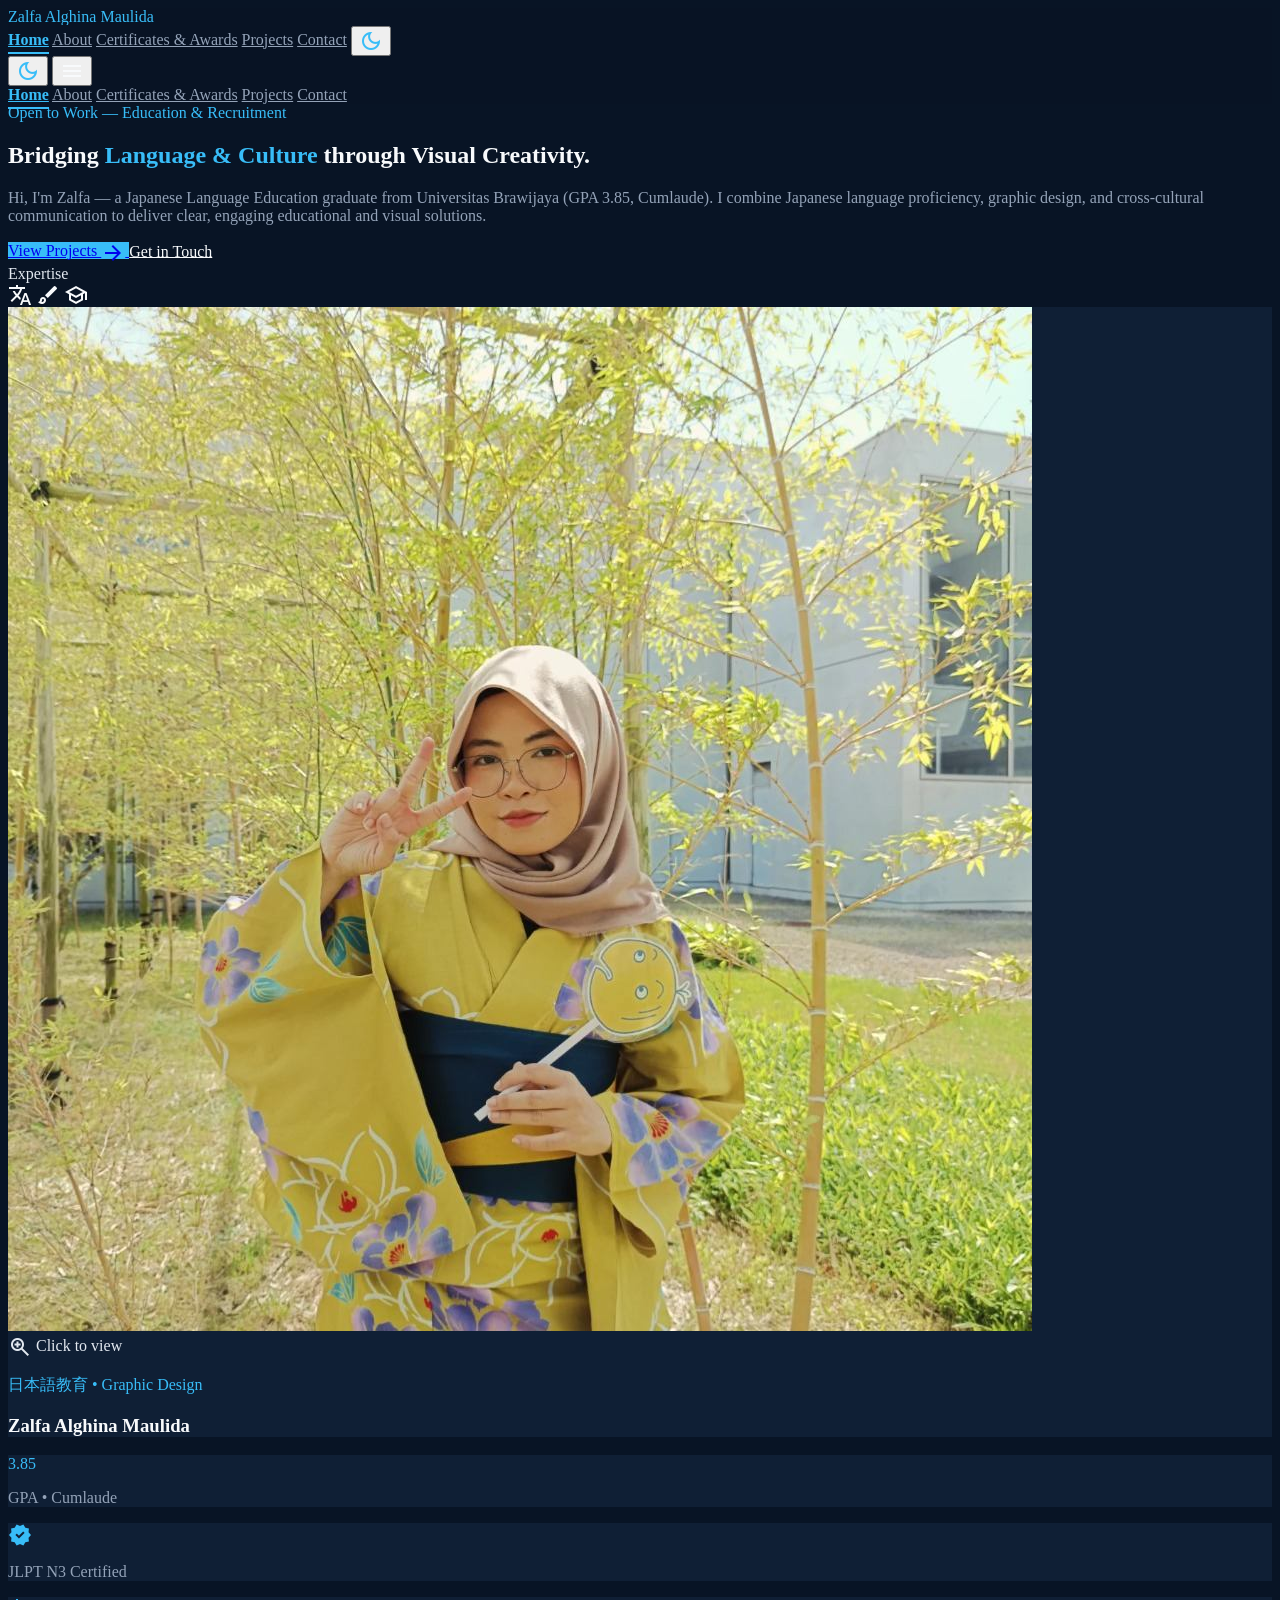
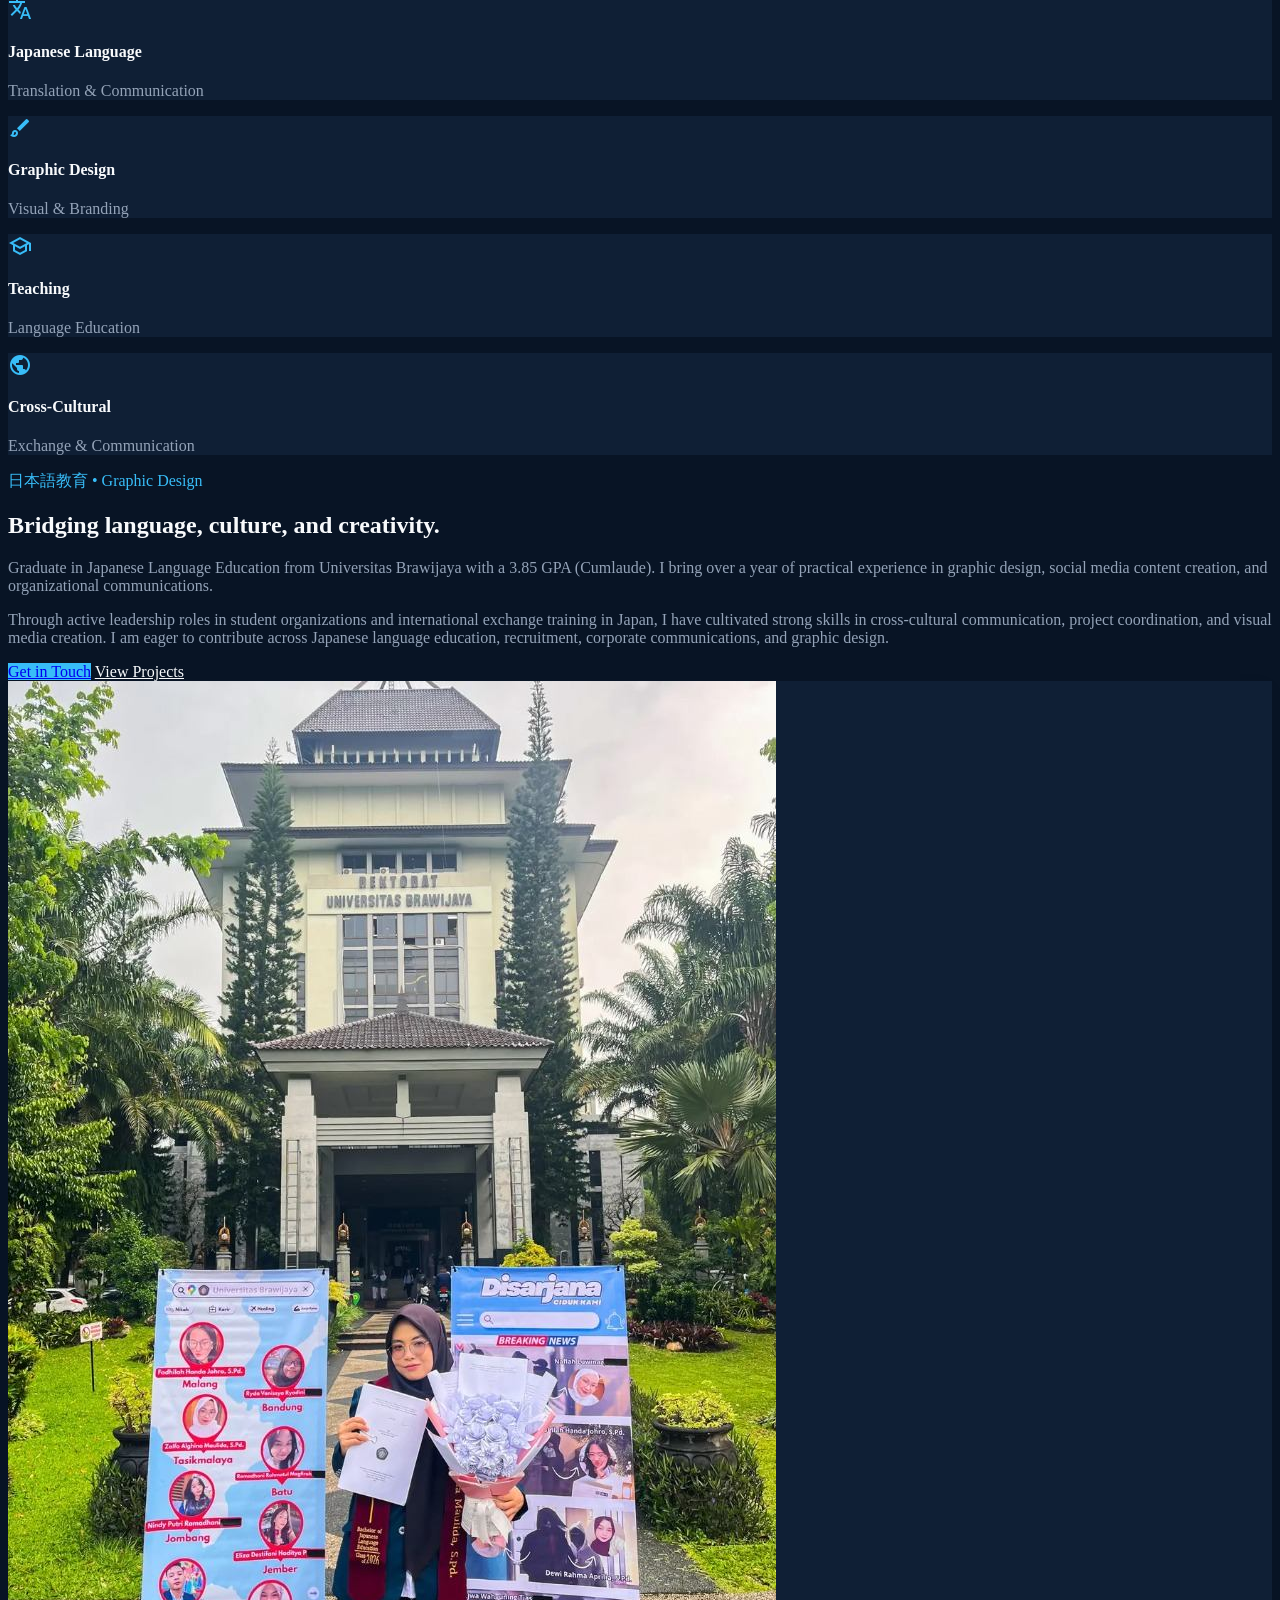
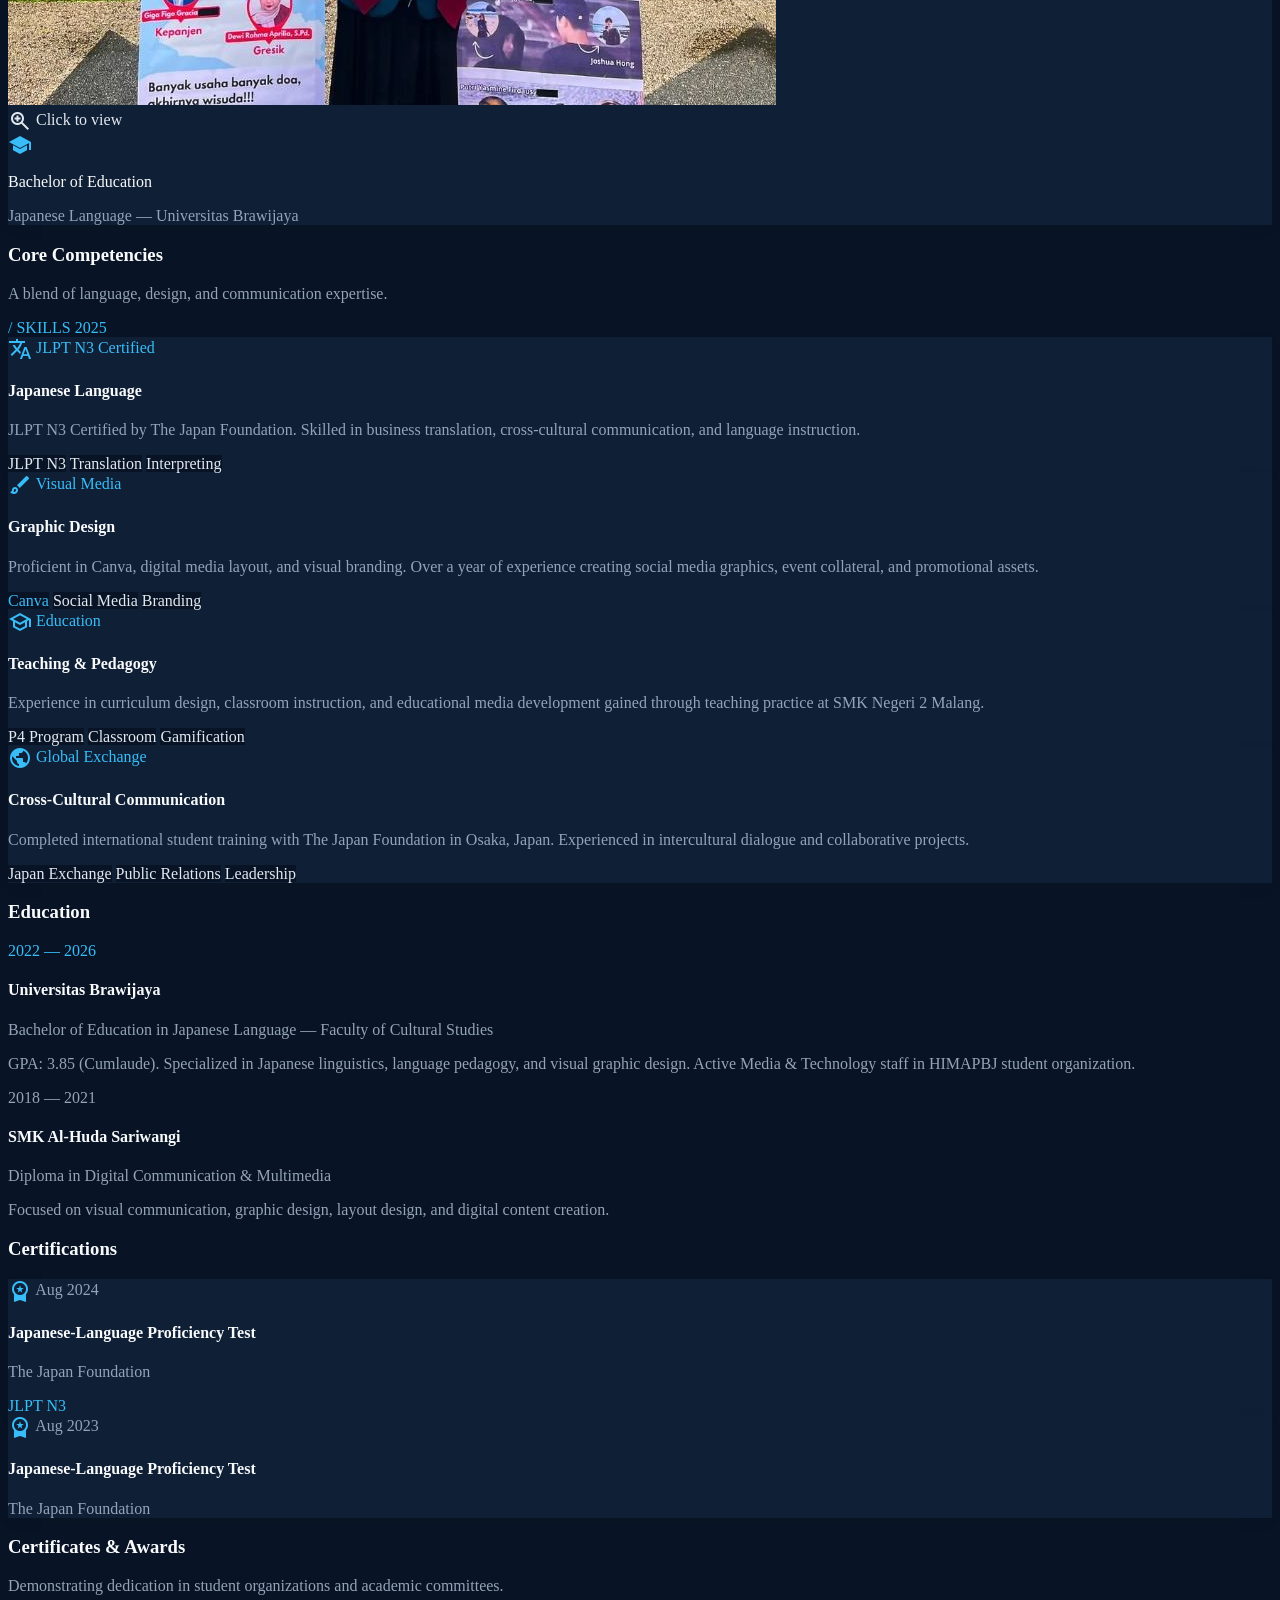
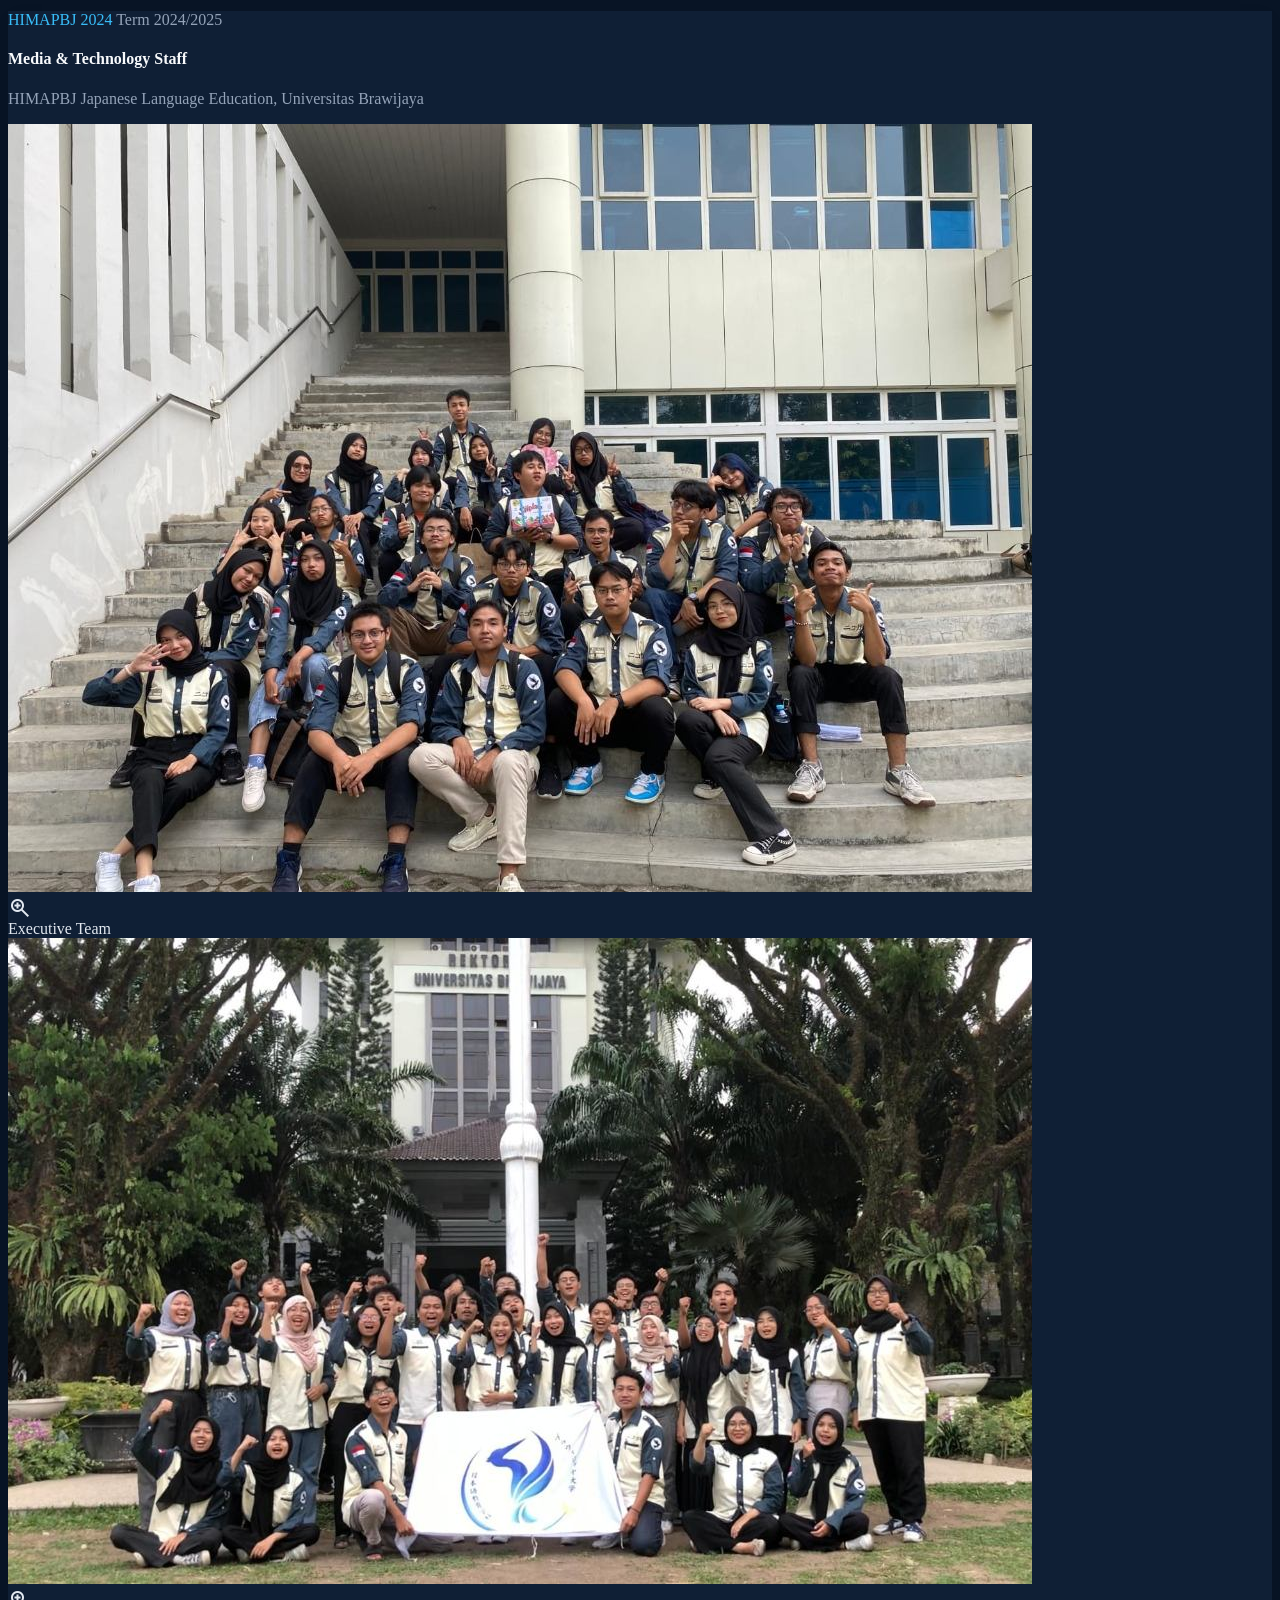
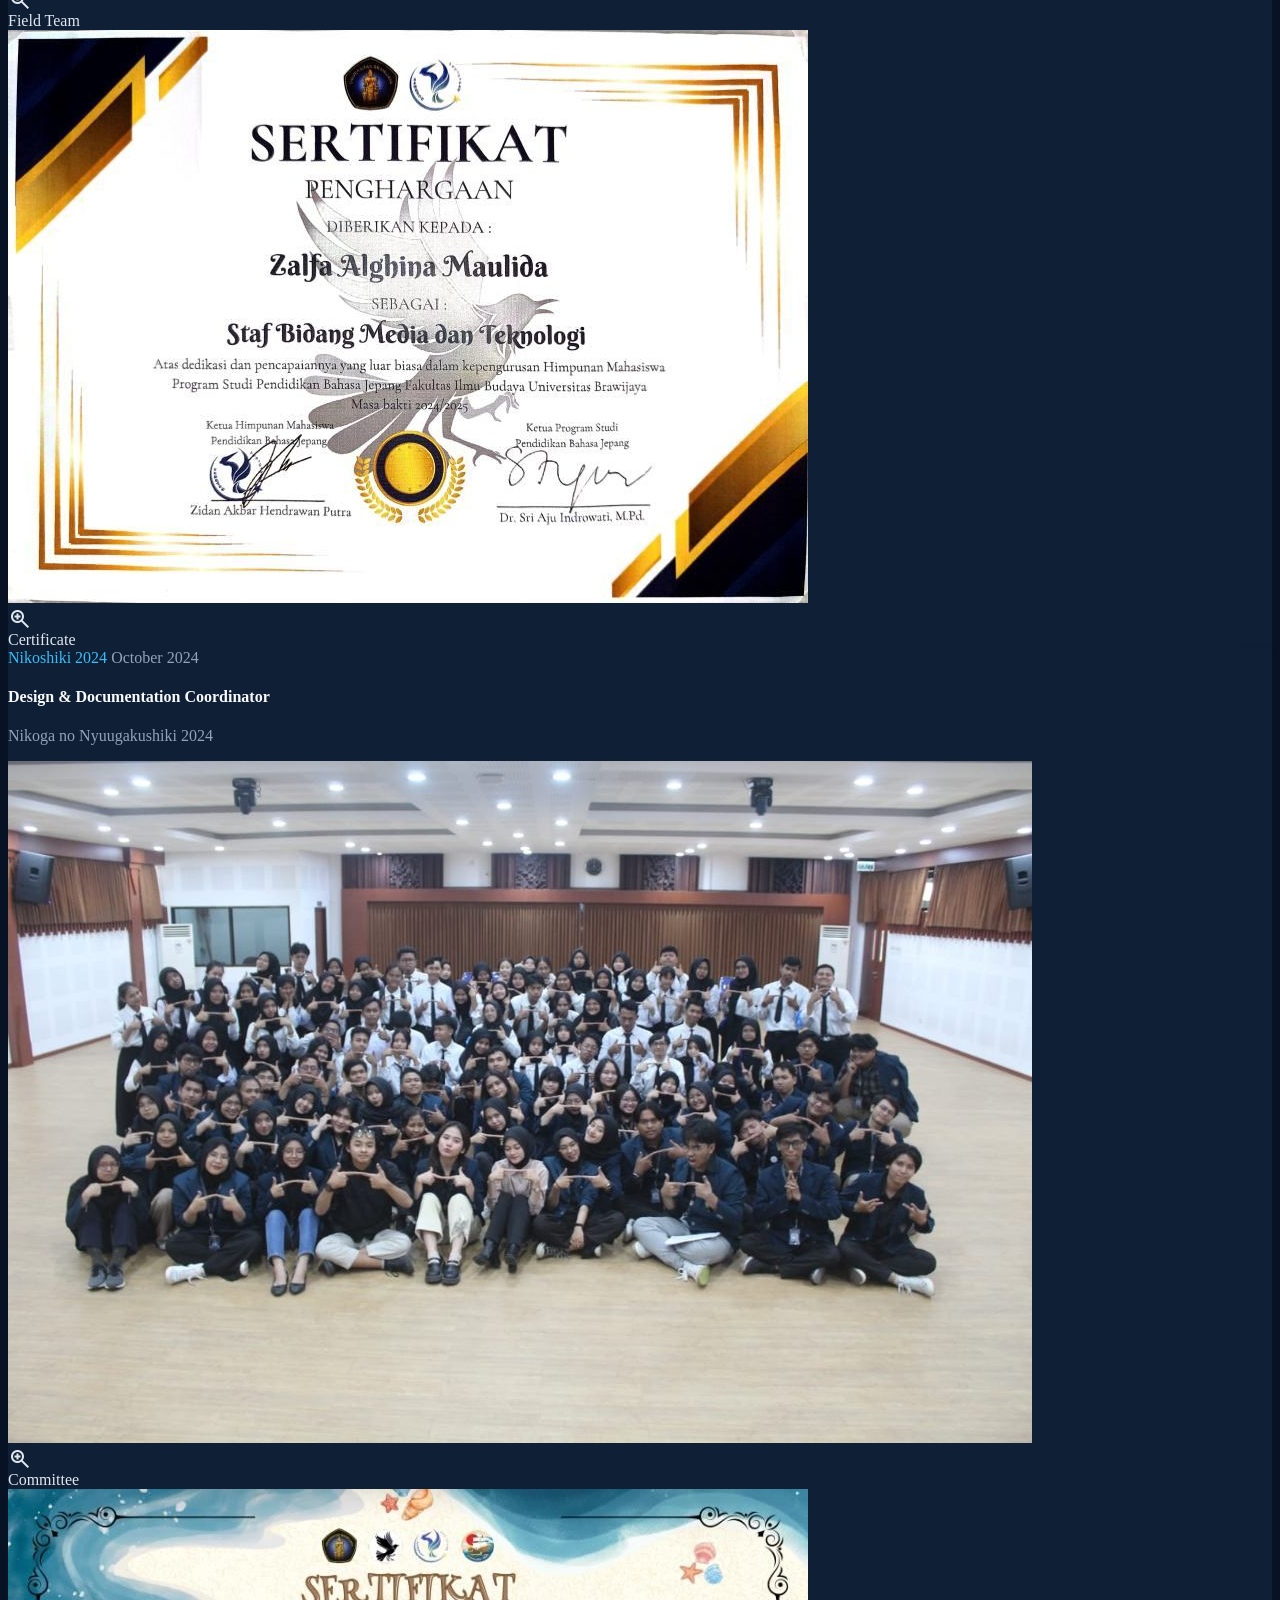
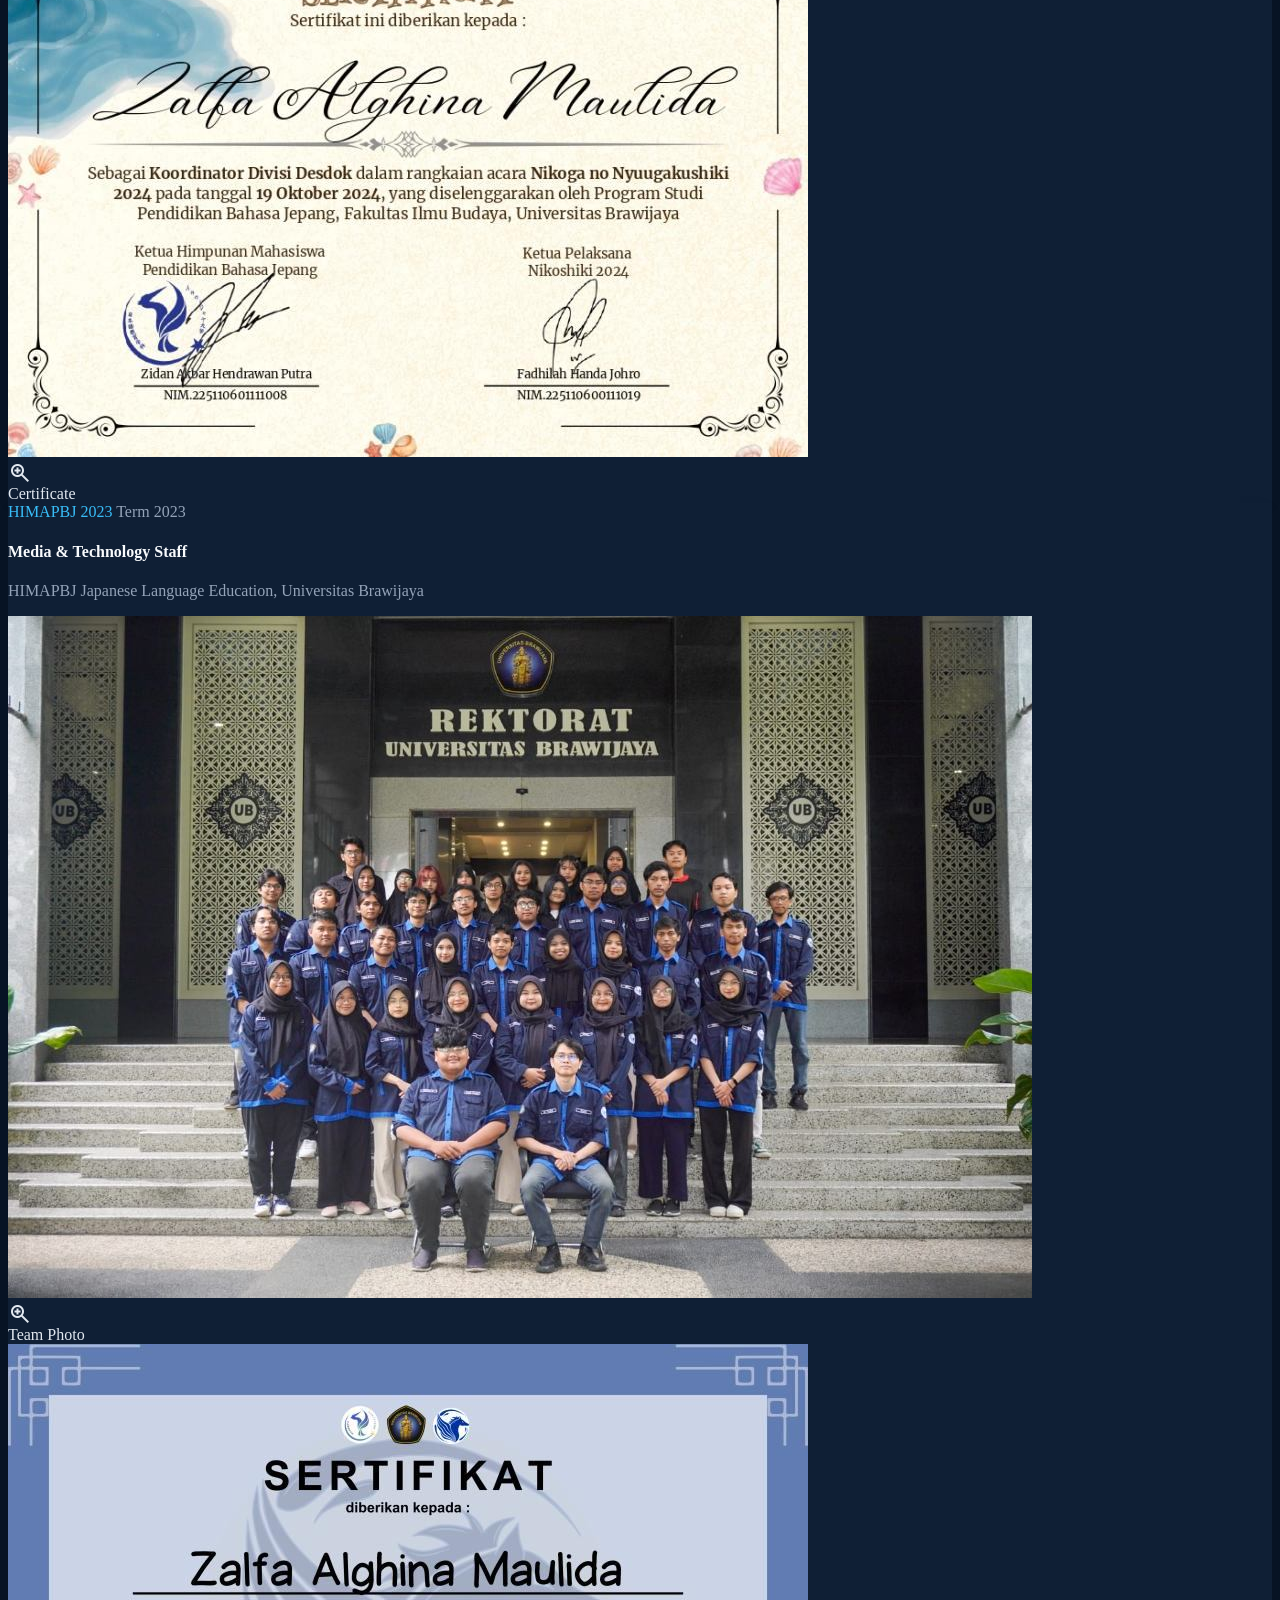
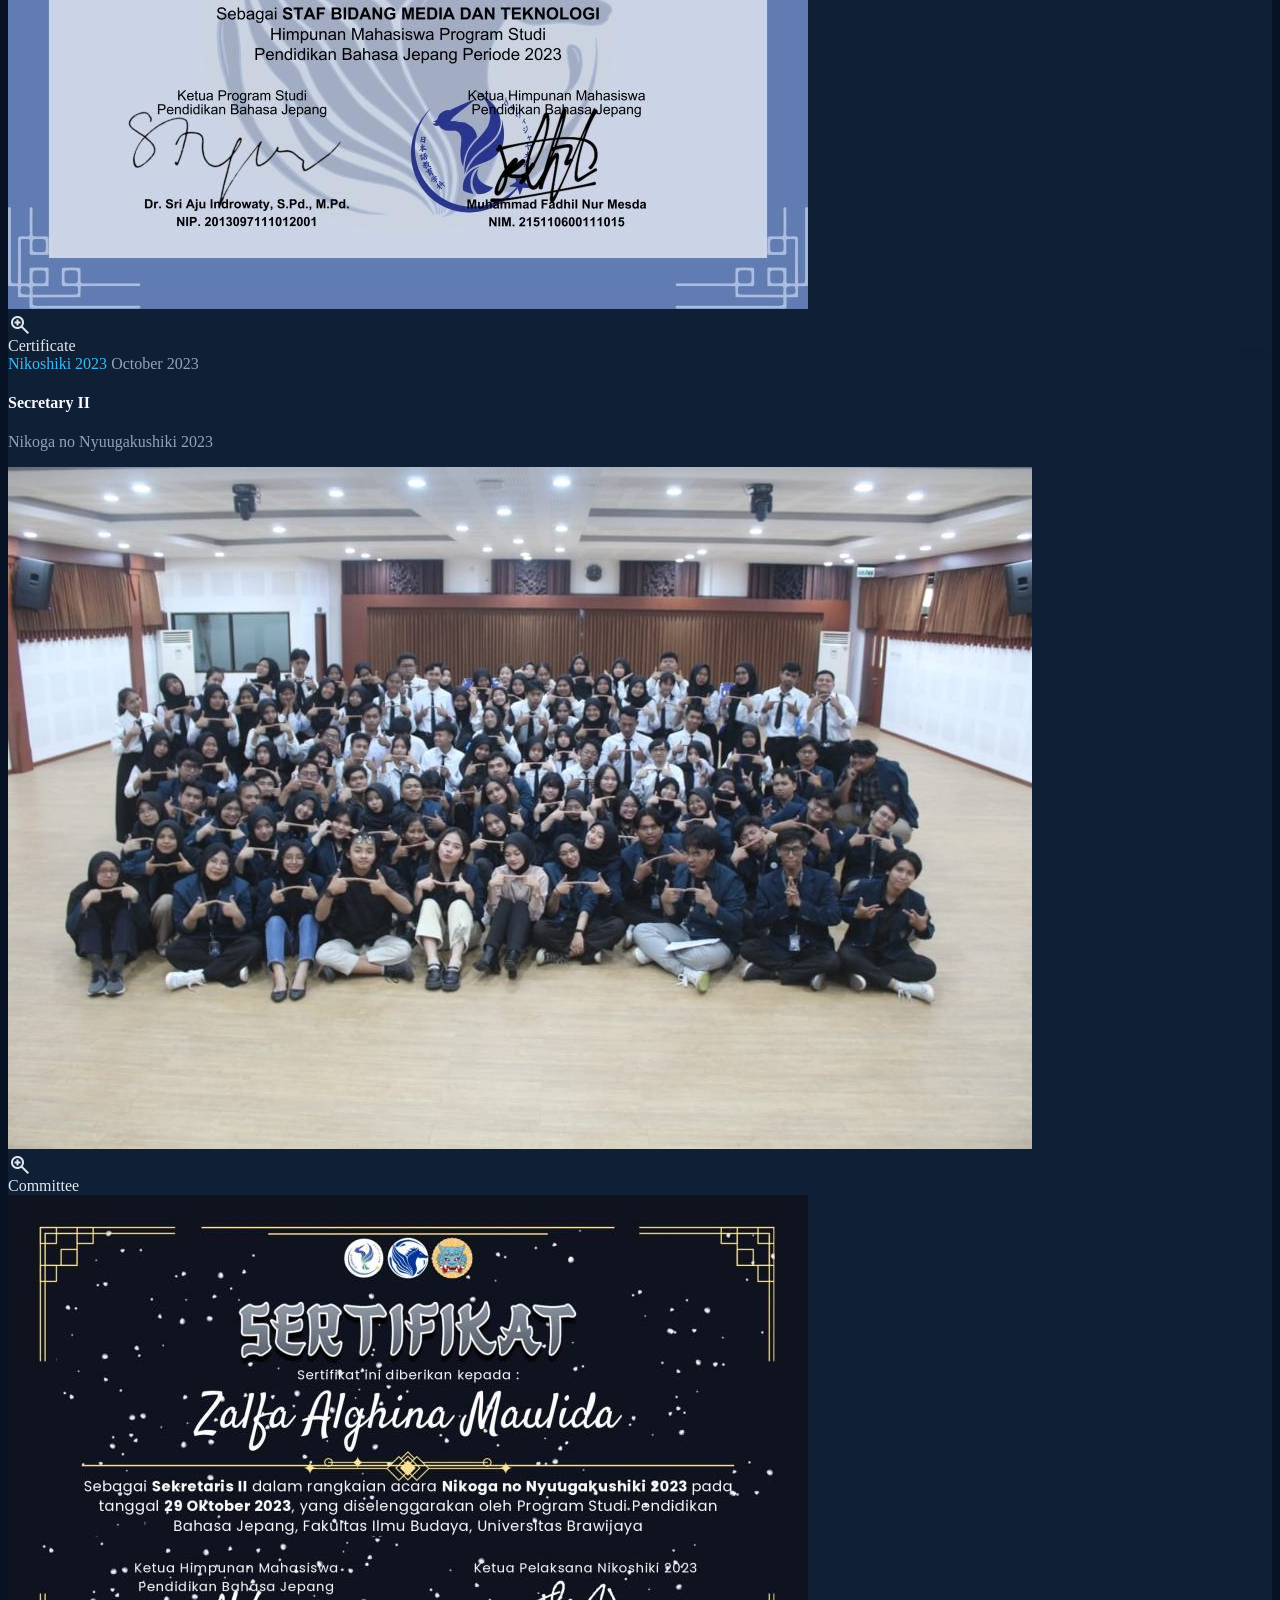
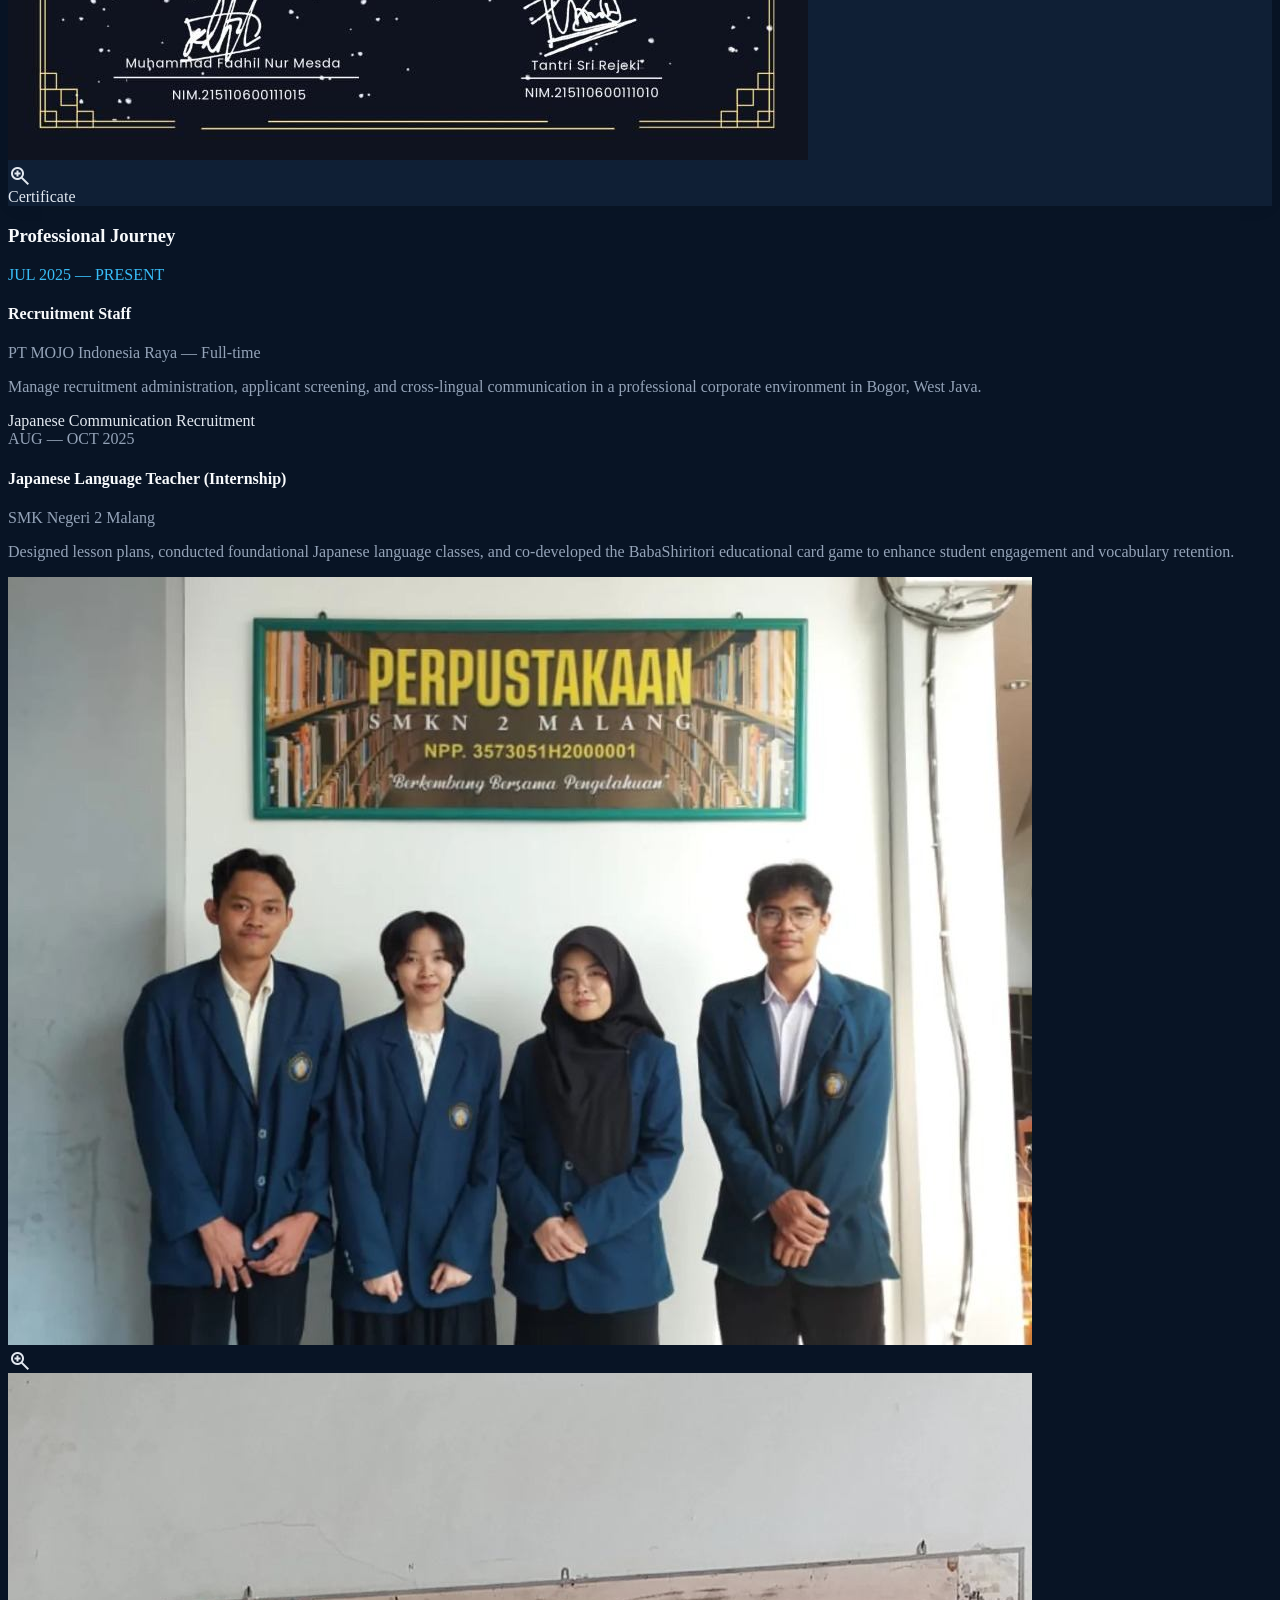
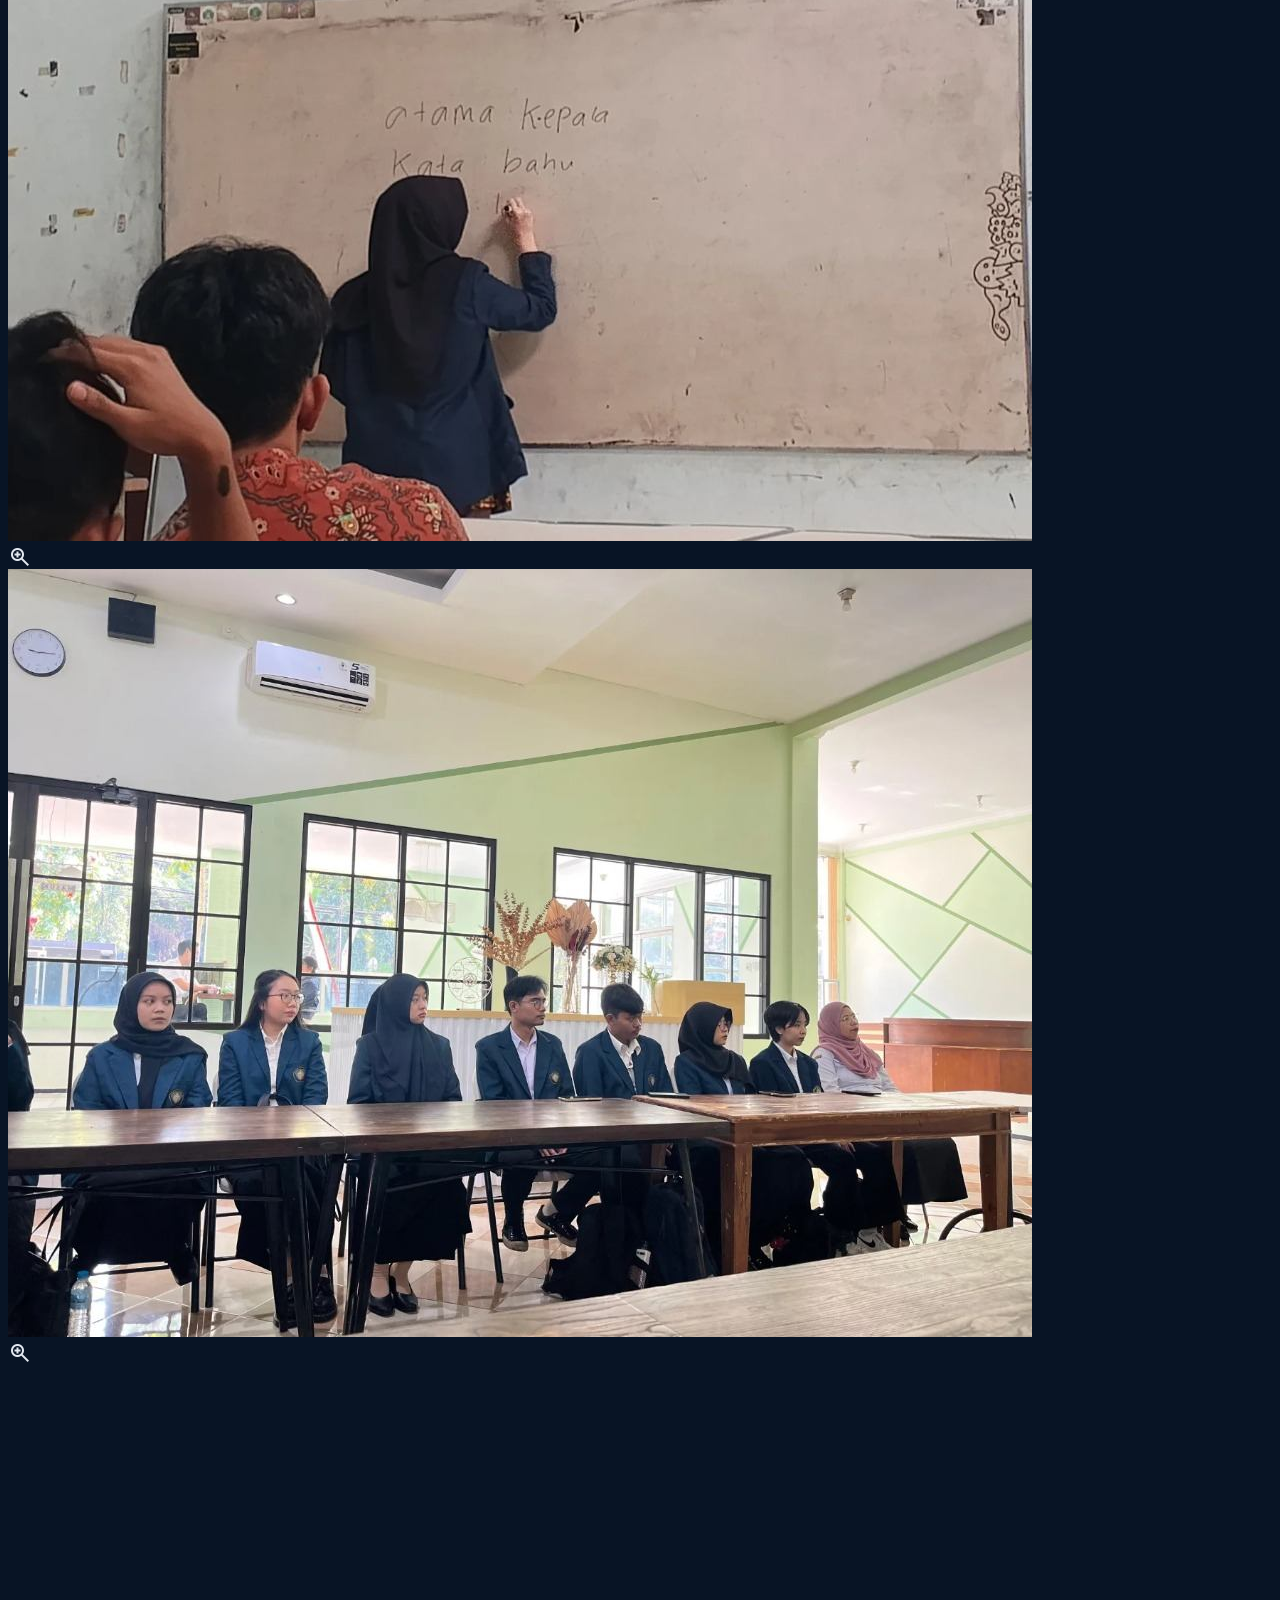
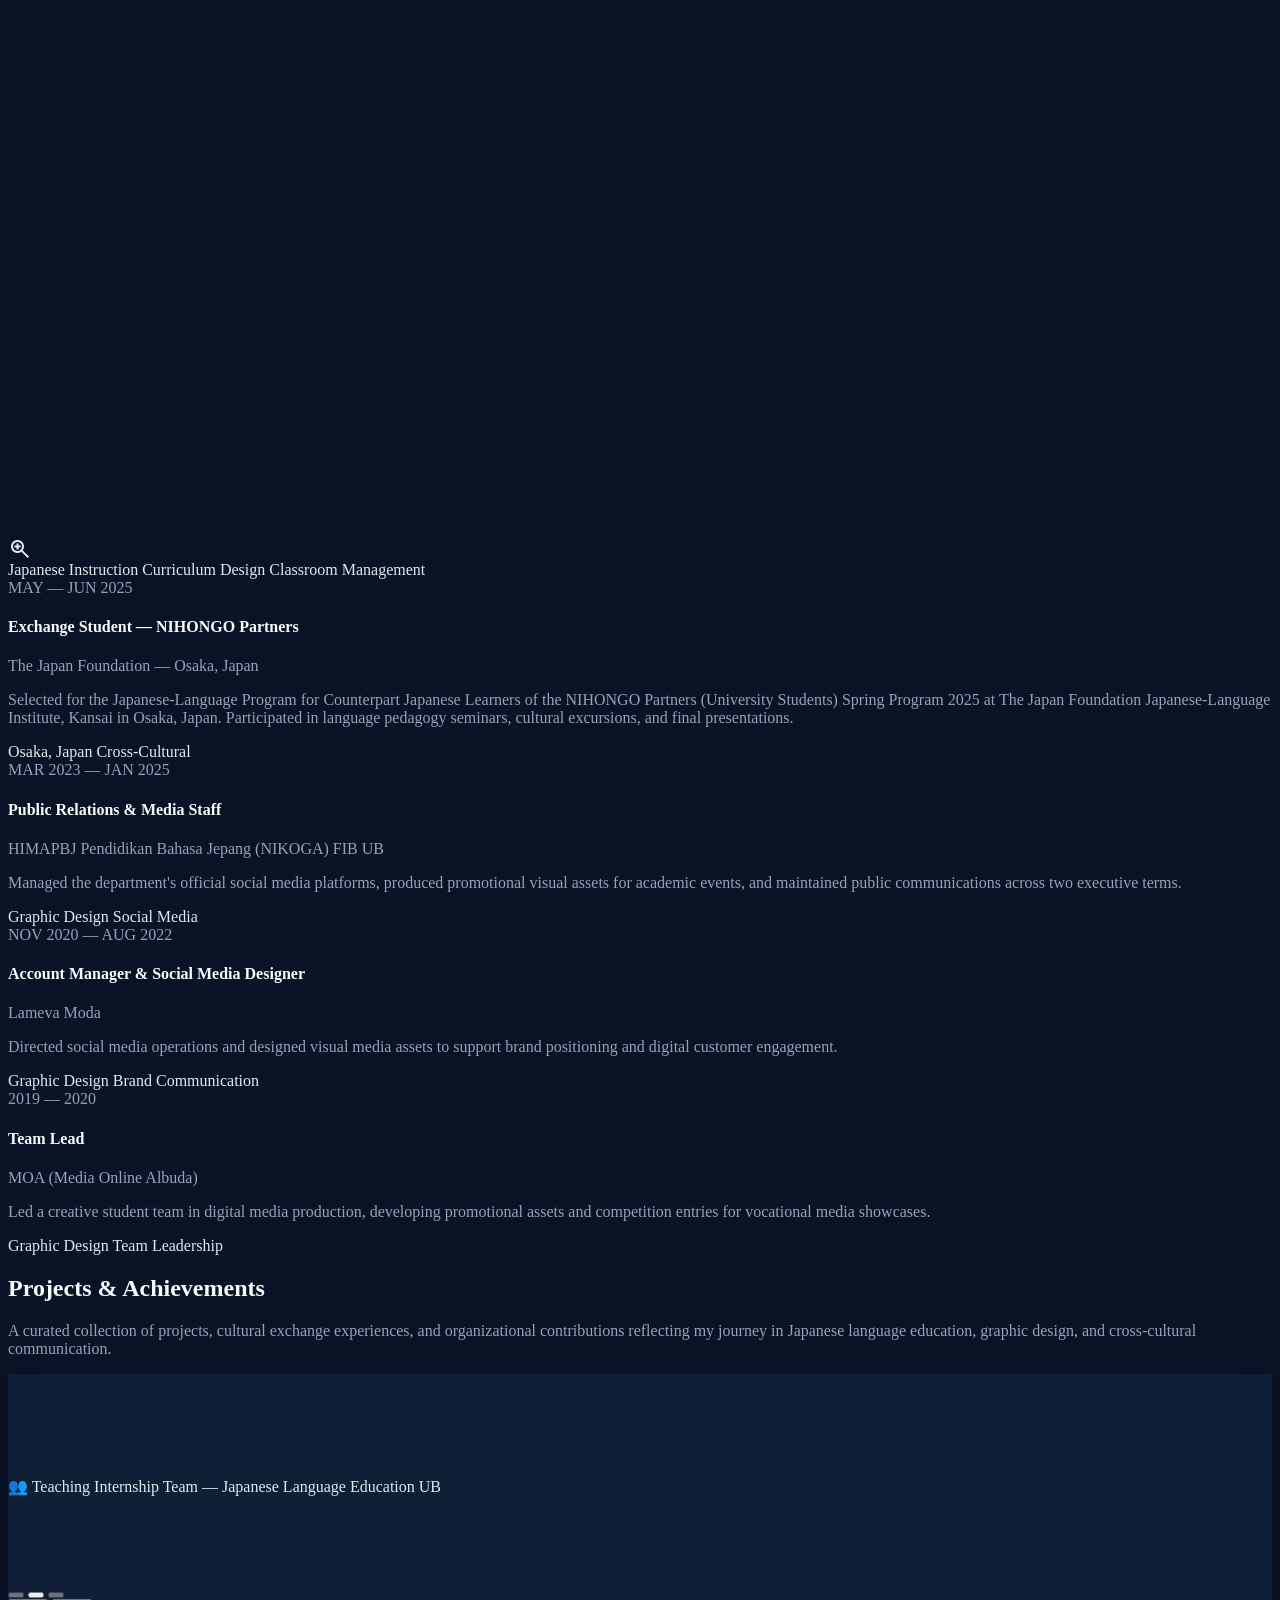
==== commit ca603dcd: "Fix right-side overflow and balance horizontal padding on mobile timeline view" ====
--- a/index.html
+++ b/index.html
@@ -841,14 +841,14 @@
                         Professional Journey</h3>
                     <div class="w-12 h-1 bg-primary mx-auto"></div>
                 </div>
-                <div class="space-y-12">
+                <div class="space-y-12 px-2 sm:px-4 md:px-0">
                     <!-- Item 1 -->
                     <div class="grid grid-cols-1 md:grid-cols-12 gap-2 md:gap-4 group">
-                        <div class="md:col-span-3 pl-6 md:pl-0 mb-1 md:mb-0">
+                        <div class="md:col-span-3 pl-4 md:pl-0 mb-1 md:mb-0">
                             <span class="font-label-sm text-label-sm text-primary font-bold tracking-wider">JUL 2025 — PRESENT</span>
                         </div>
                         <div
-                            class="md:col-span-9 border-l border-outline-variant pl-6 md:pl-8 relative pb-6 transition-all group-hover:border-primary">
+                            class="md:col-span-9 border-l border-outline-variant pl-4 md:pl-8 pr-1 md:pr-0 relative pb-6 transition-all group-hover:border-primary">
                             <div class="absolute -left-[5px] top-1.5 w-2.5 h-2.5 bg-primary rounded-full ring-4 ring-background"></div>
                             <h4 class="font-headline-lg text-headline-lg-mobile text-on-surface text-xl mb-2">
                                 Recruitment Staff</h4>
@@ -867,11 +867,11 @@
                     </div>
                     <!-- Item 2 -->
                     <div class="grid grid-cols-1 md:grid-cols-12 gap-2 md:gap-4 group">
-                        <div class="md:col-span-3 pl-6 md:pl-0 mb-1 md:mb-0">
+                        <div class="md:col-span-3 pl-4 md:pl-0 mb-1 md:mb-0">
                             <span class="font-label-sm text-label-sm text-on-surface-variant tracking-wider font-semibold">AUG — OCT 2025</span>
                         </div>
                         <div
-                            class="md:col-span-9 border-l border-outline-variant pl-6 md:pl-8 relative pb-6 transition-all group-hover:border-primary">
+                            class="md:col-span-9 border-l border-outline-variant pl-4 md:pl-8 pr-1 md:pr-0 relative pb-6 transition-all group-hover:border-primary">
                             <div
                                 class="absolute -left-[5px] top-1.5 w-2.5 h-2.5 bg-outline-variant rounded-full group-hover:bg-primary ring-4 ring-background">
                             </div>
@@ -931,11 +931,11 @@
                     </div>
                     <!-- Item 3 -->
                     <div class="grid grid-cols-1 md:grid-cols-12 gap-2 md:gap-4 group">
-                        <div class="md:col-span-3 pl-6 md:pl-0 mb-1 md:mb-0">
+                        <div class="md:col-span-3 pl-4 md:pl-0 mb-1 md:mb-0">
                             <span class="font-label-sm text-label-sm text-on-surface-variant tracking-wider font-semibold">MAY — JUN 2025</span>
                         </div>
                         <div
-                            class="md:col-span-9 border-l border-outline-variant pl-6 md:pl-8 relative pb-6 transition-all group-hover:border-primary">
+                            class="md:col-span-9 border-l border-outline-variant pl-4 md:pl-8 pr-1 md:pr-0 relative pb-6 transition-all group-hover:border-primary">
                             <div
                                 class="absolute -left-[5px] top-1.5 w-2.5 h-2.5 bg-outline-variant rounded-full group-hover:bg-primary ring-4 ring-background">
                             </div>
@@ -955,11 +955,11 @@
                     </div>
                     <!-- Item 4 -->
                     <div class="grid grid-cols-1 md:grid-cols-12 gap-2 md:gap-4 group">
-                        <div class="md:col-span-3 pl-6 md:pl-0 mb-1 md:mb-0">
+                        <div class="md:col-span-3 pl-4 md:pl-0 mb-1 md:mb-0">
                             <span class="font-label-sm text-label-sm text-on-surface-variant tracking-wider font-semibold">MAR 2023 — JAN 2025</span>
                         </div>
                         <div
-                            class="md:col-span-9 border-l border-outline-variant pl-6 md:pl-8 relative pb-6 transition-all group-hover:border-primary">
+                            class="md:col-span-9 border-l border-outline-variant pl-4 md:pl-8 pr-1 md:pr-0 relative pb-6 transition-all group-hover:border-primary">
                             <div
                                 class="absolute -left-[5px] top-1.5 w-2.5 h-2.5 bg-outline-variant rounded-full group-hover:bg-primary ring-4 ring-background">
                             </div>
@@ -981,11 +981,11 @@
                     </div>
                     <!-- Item 5 -->
                     <div class="grid grid-cols-1 md:grid-cols-12 gap-2 md:gap-4 group">
-                        <div class="md:col-span-3 pl-6 md:pl-0 mb-1 md:mb-0">
+                        <div class="md:col-span-3 pl-4 md:pl-0 mb-1 md:mb-0">
                             <span class="font-label-sm text-label-sm text-on-surface-variant tracking-wider font-semibold">NOV 2020 — AUG 2022</span>
                         </div>
                         <div
-                            class="md:col-span-9 border-l border-outline-variant pl-6 md:pl-8 relative pb-6 transition-all group-hover:border-primary">
+                            class="md:col-span-9 border-l border-outline-variant pl-4 md:pl-8 pr-1 md:pr-0 relative pb-6 transition-all group-hover:border-primary">
                             <div
                                 class="absolute -left-[5px] top-1.5 w-2.5 h-2.5 bg-outline-variant rounded-full group-hover:bg-primary ring-4 ring-background">
                             </div>
@@ -1006,11 +1006,11 @@
                     </div>
                     <!-- Item 6 -->
                     <div class="grid grid-cols-1 md:grid-cols-12 gap-2 md:gap-4 group">
-                        <div class="md:col-span-3 pl-6 md:pl-0 mb-1 md:mb-0">
+                        <div class="md:col-span-3 pl-4 md:pl-0 mb-1 md:mb-0">
                             <span class="font-label-sm text-label-sm text-on-surface-variant tracking-wider font-semibold">2019 — 2020</span>
                         </div>
                         <div
-                            class="md:col-span-9 border-l border-outline-variant pl-6 md:pl-8 relative pb-6 transition-all group-hover:border-primary">
+                            class="md:col-span-9 border-l border-outline-variant pl-4 md:pl-8 pr-1 md:pr-0 relative pb-6 transition-all group-hover:border-primary">
                             <div
                                 class="absolute -left-[5px] top-1.5 w-2.5 h-2.5 bg-outline-variant rounded-full group-hover:bg-primary ring-4 ring-background">
                             </div>
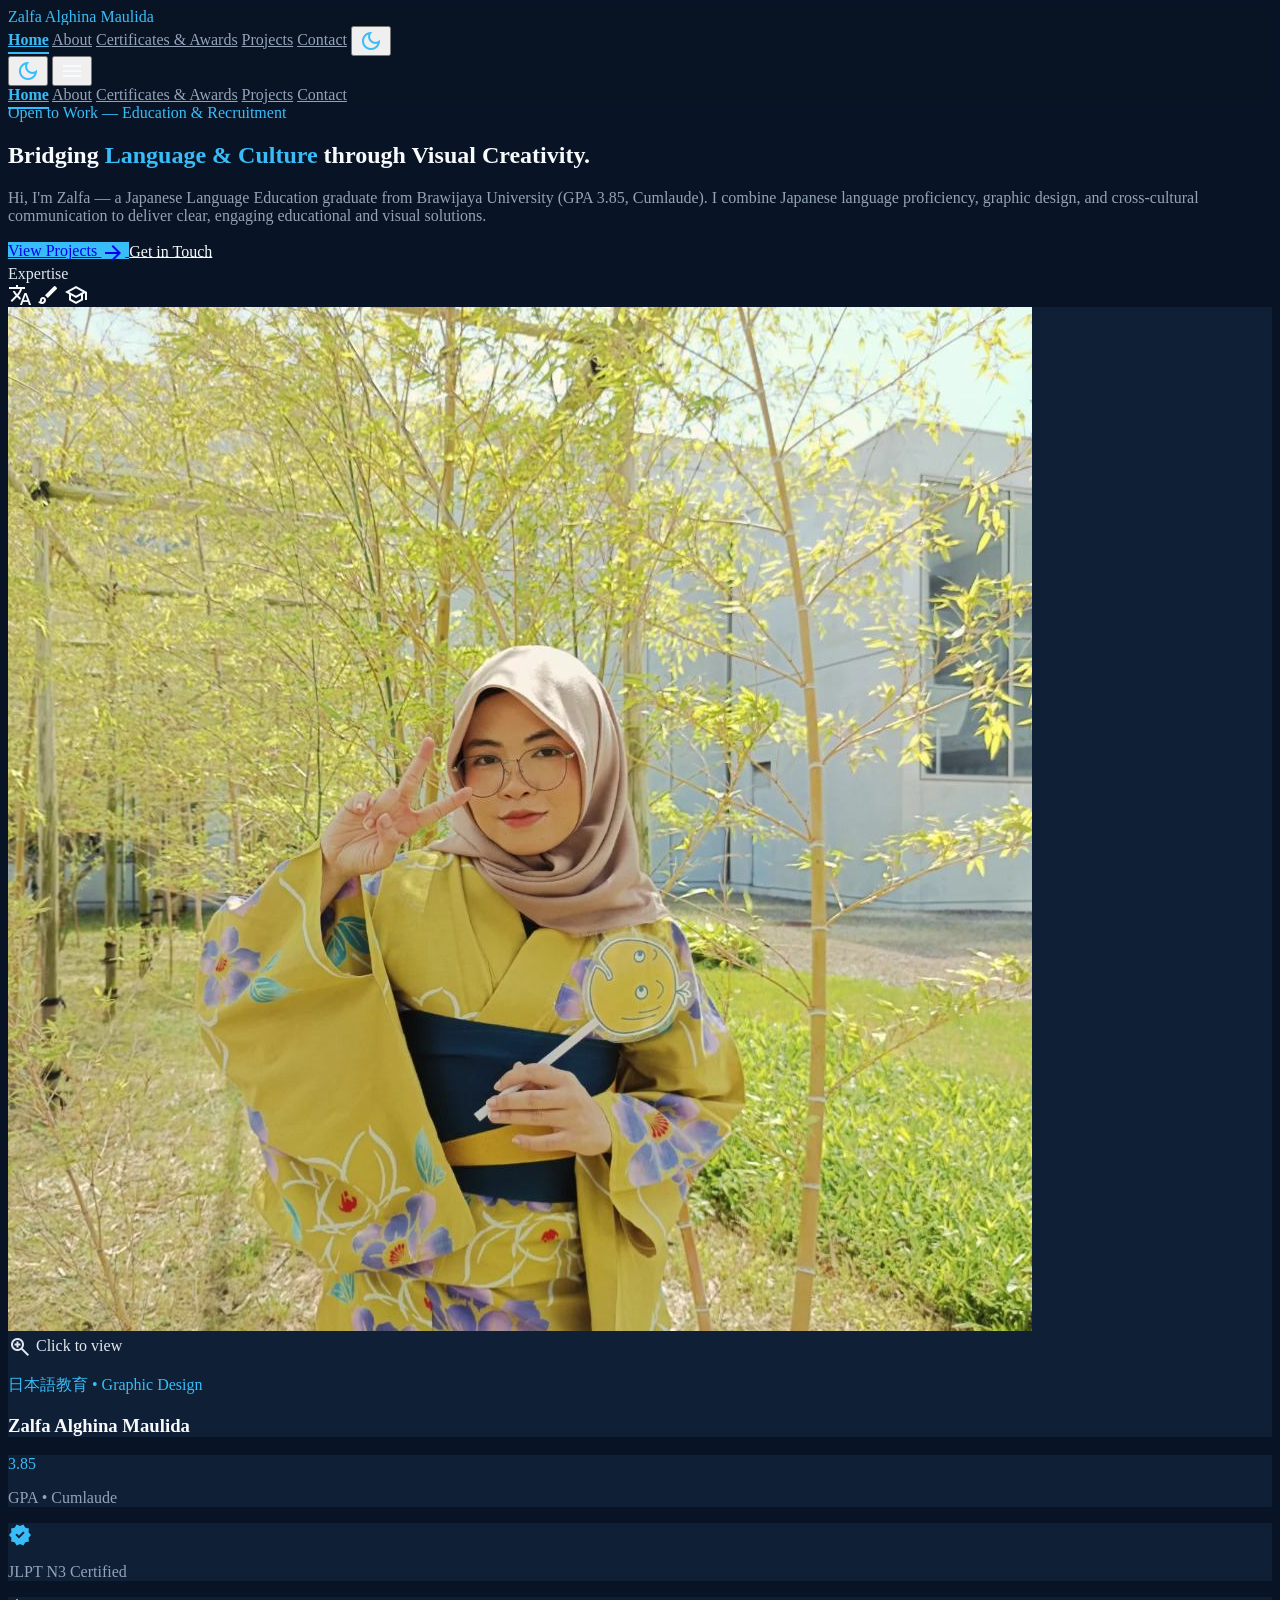
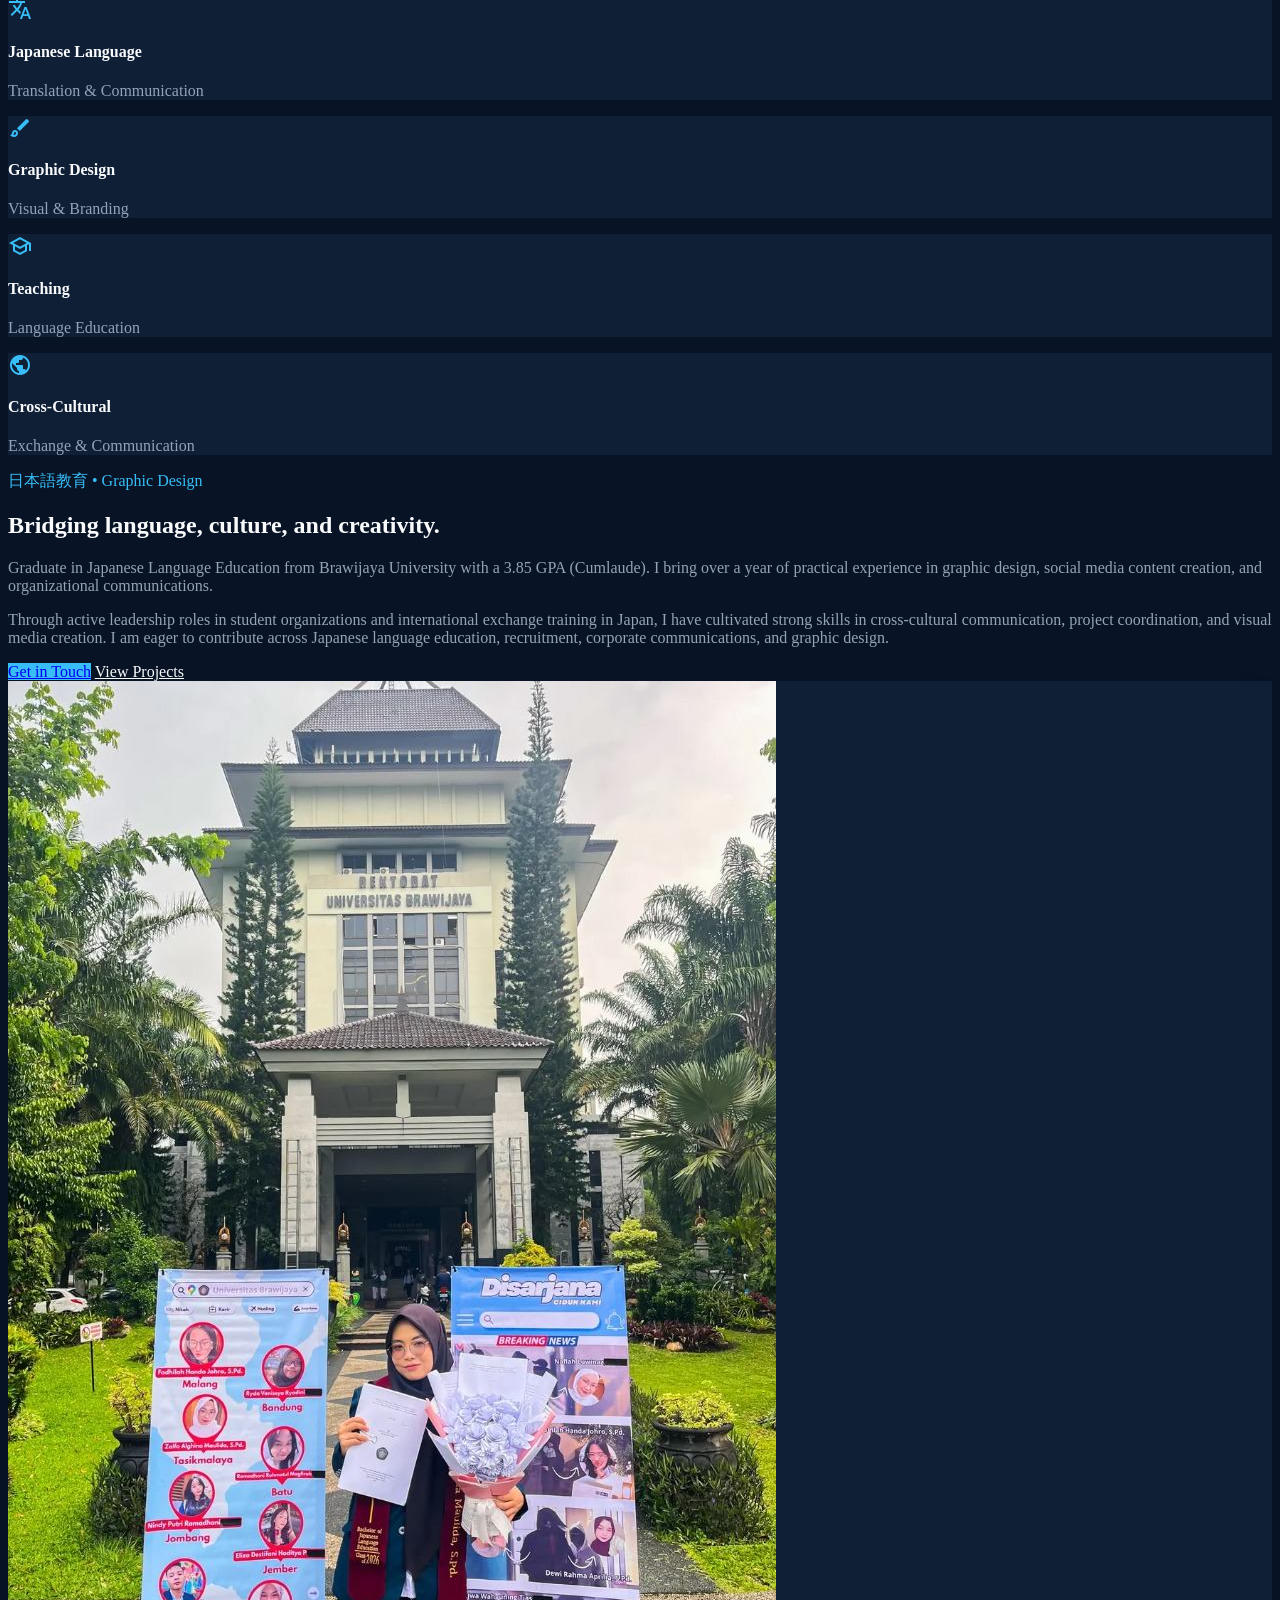
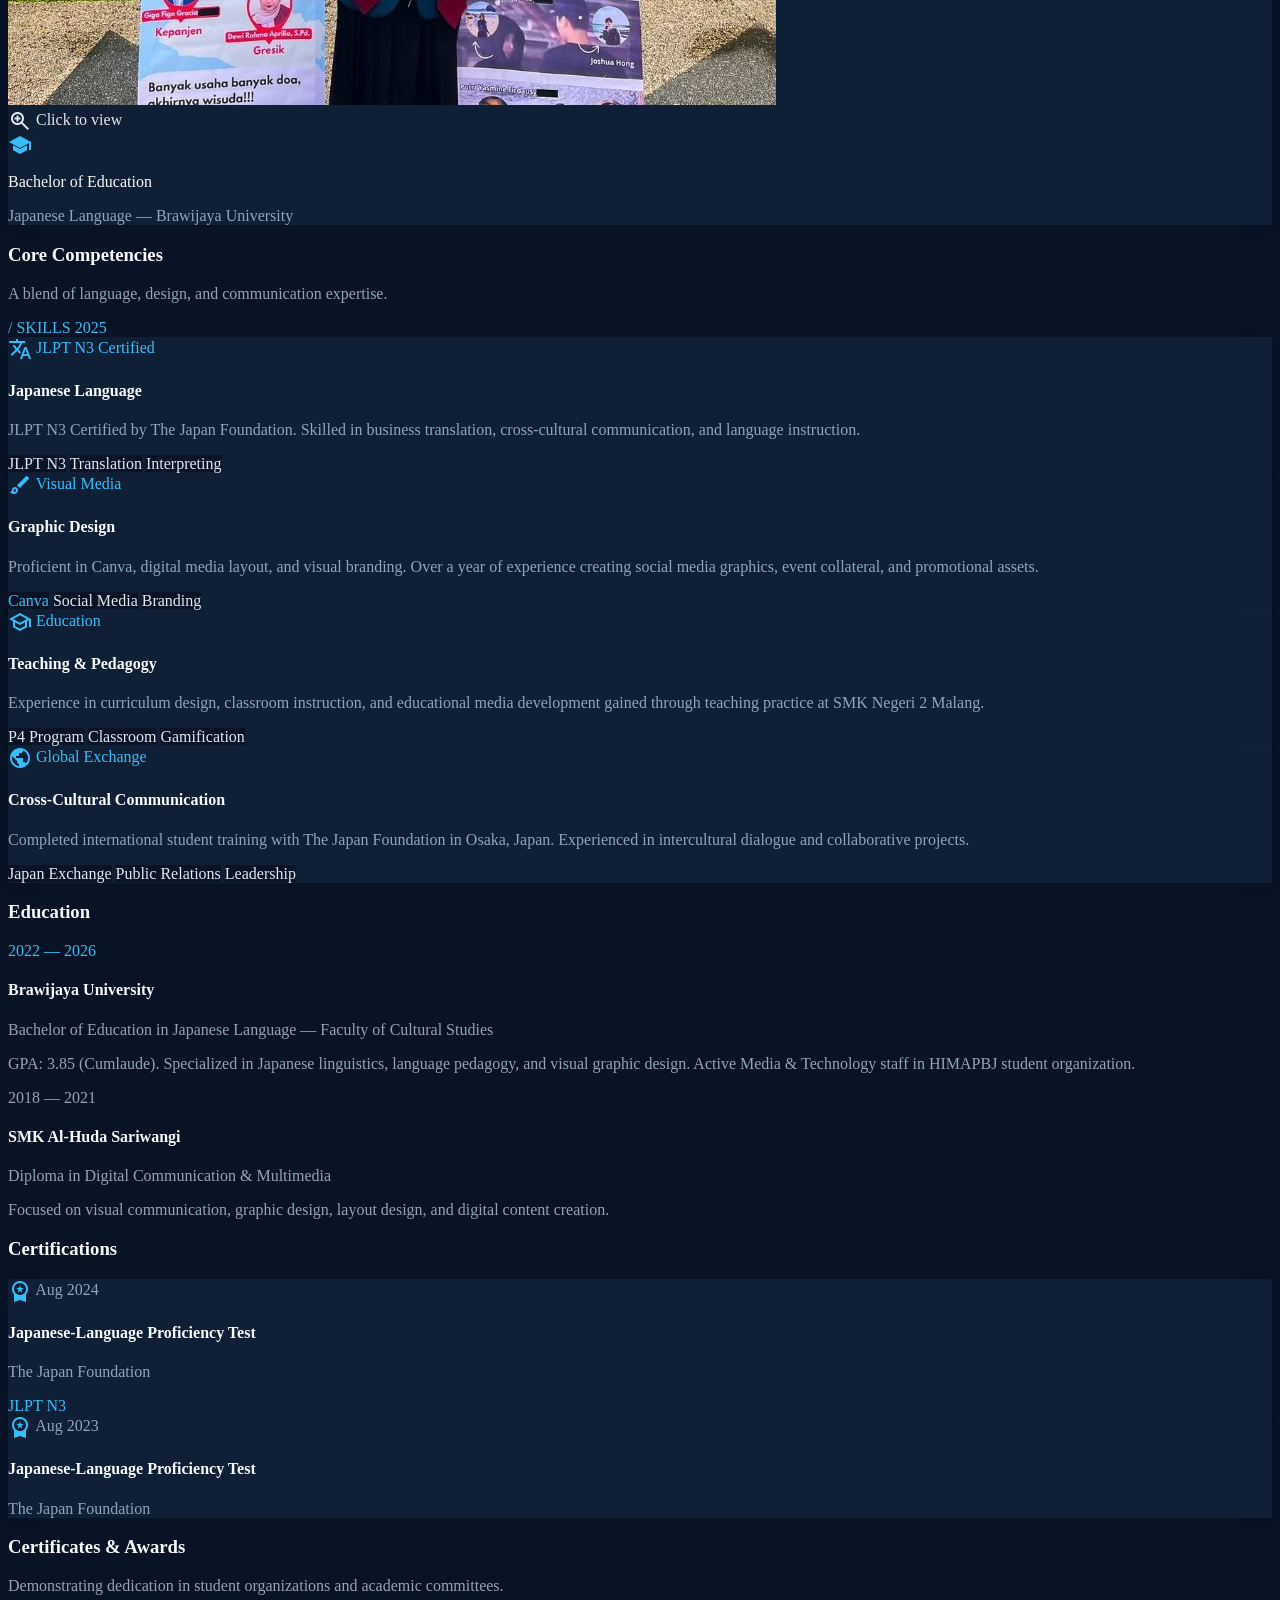
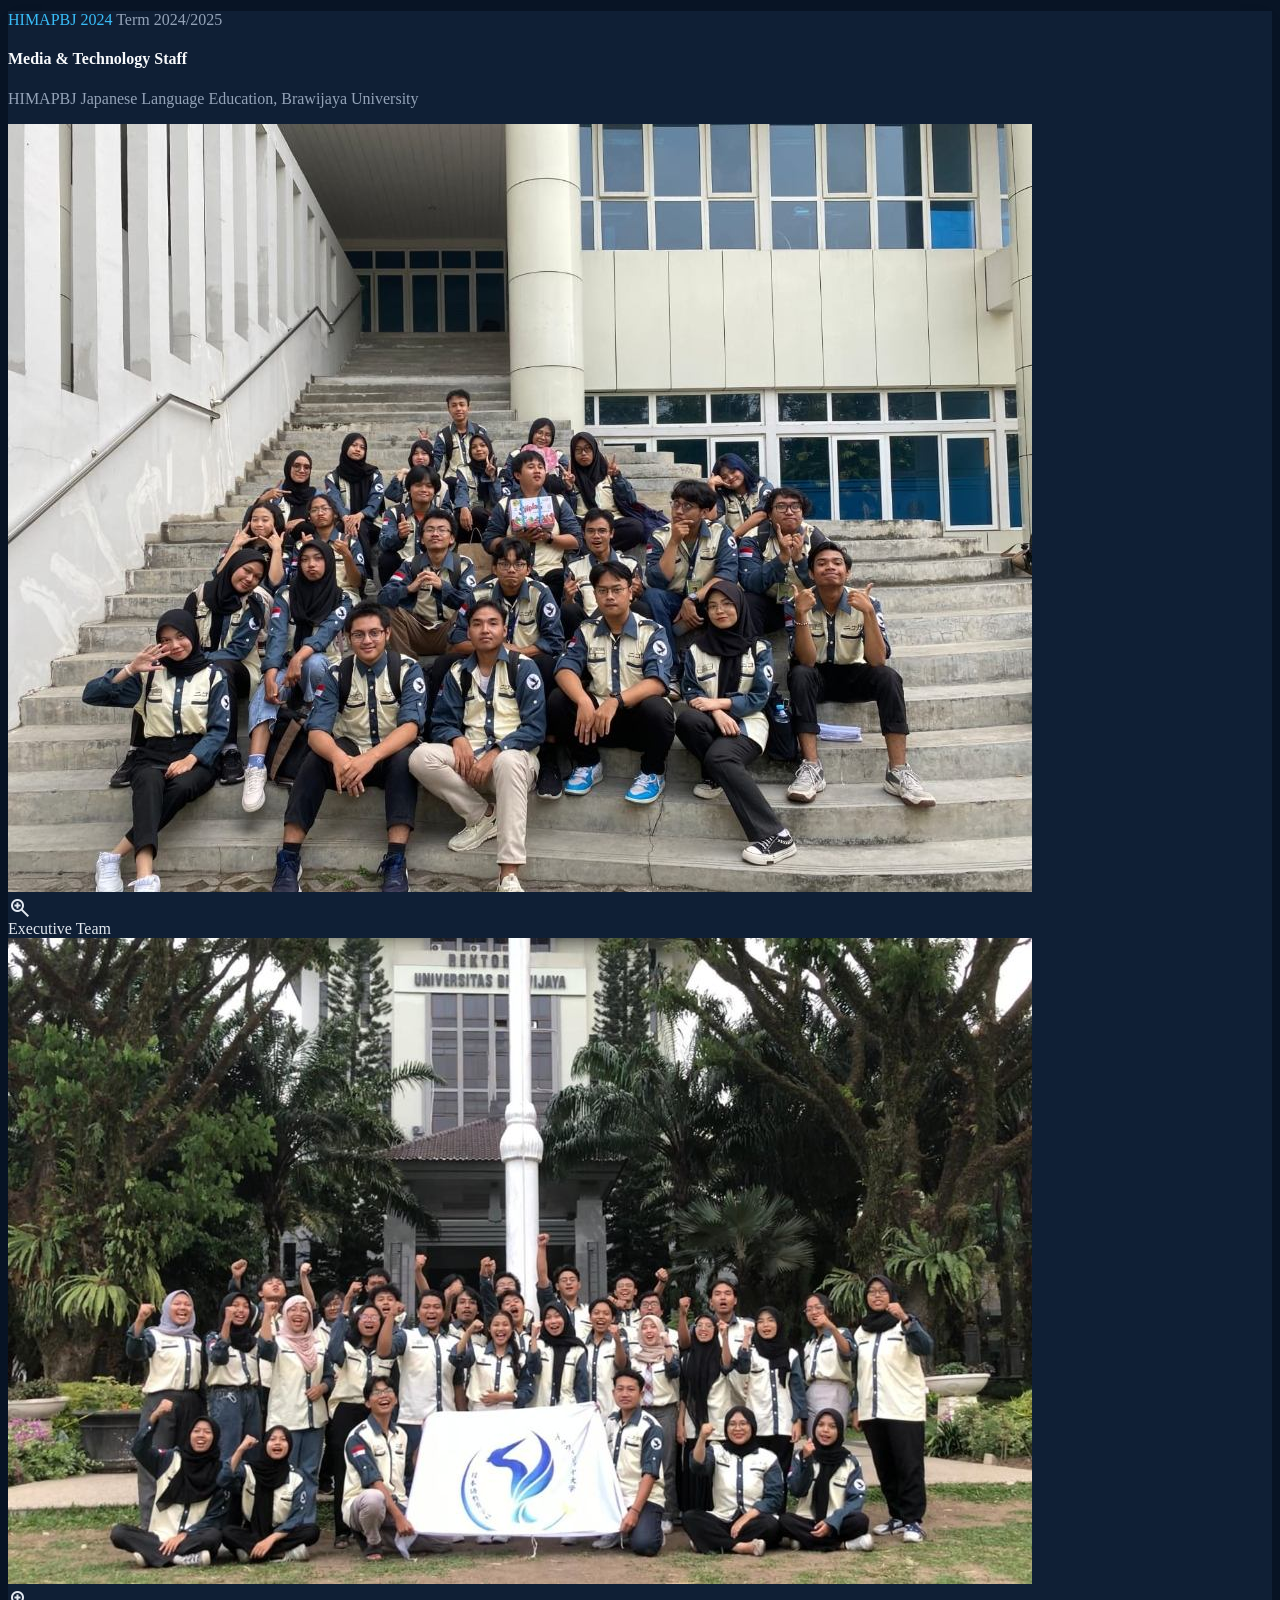
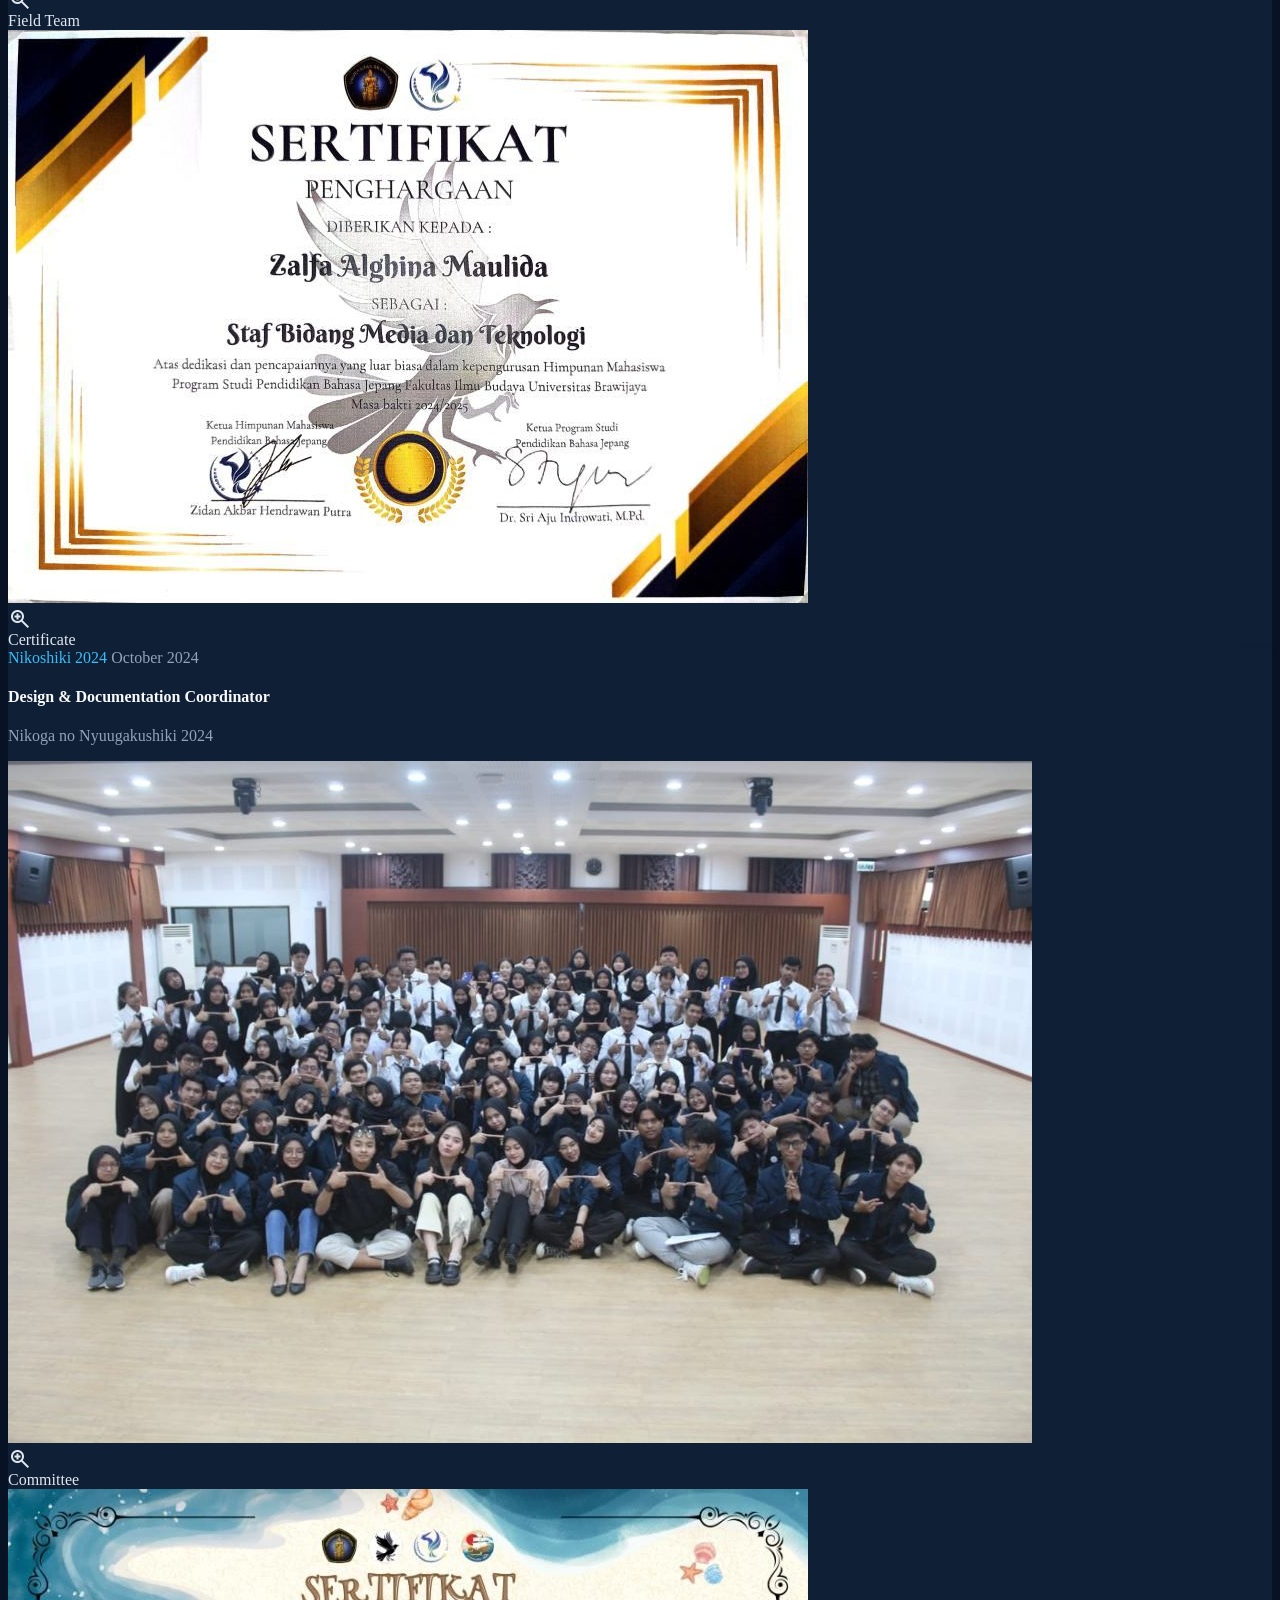
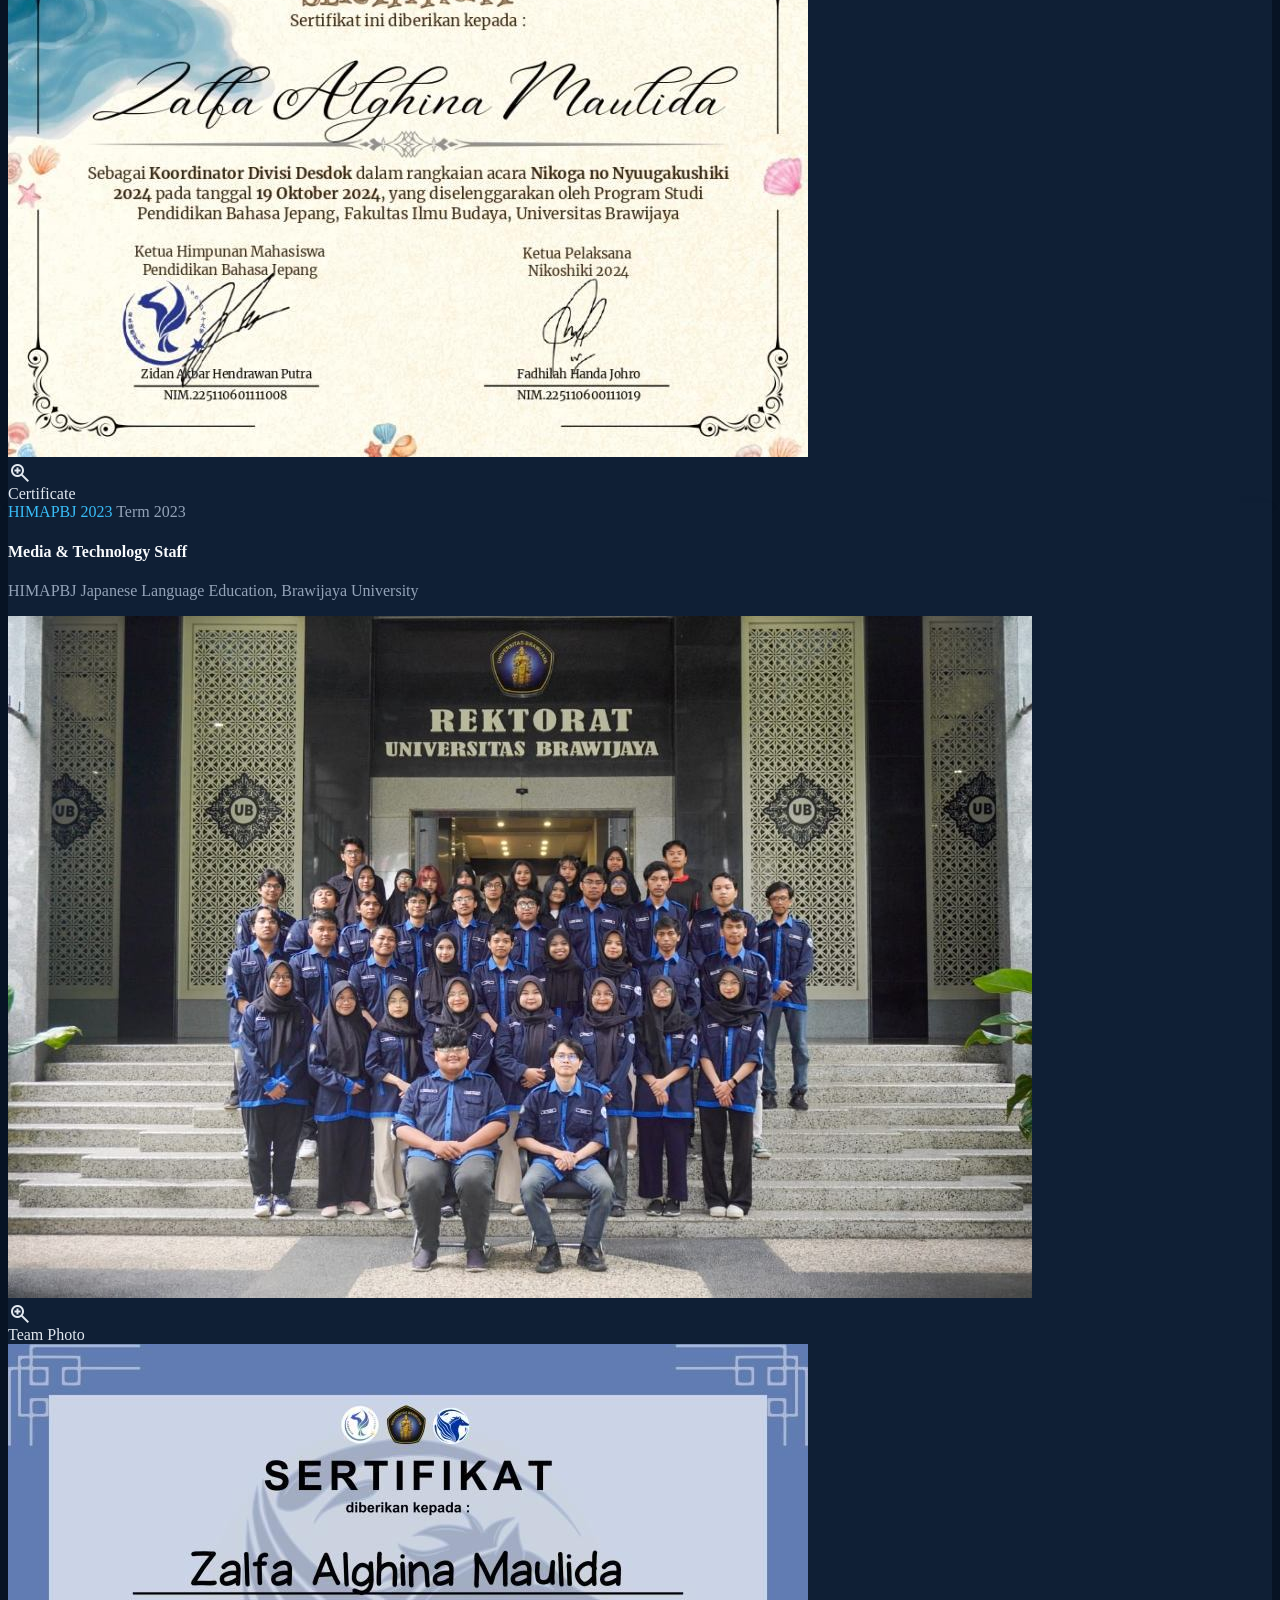
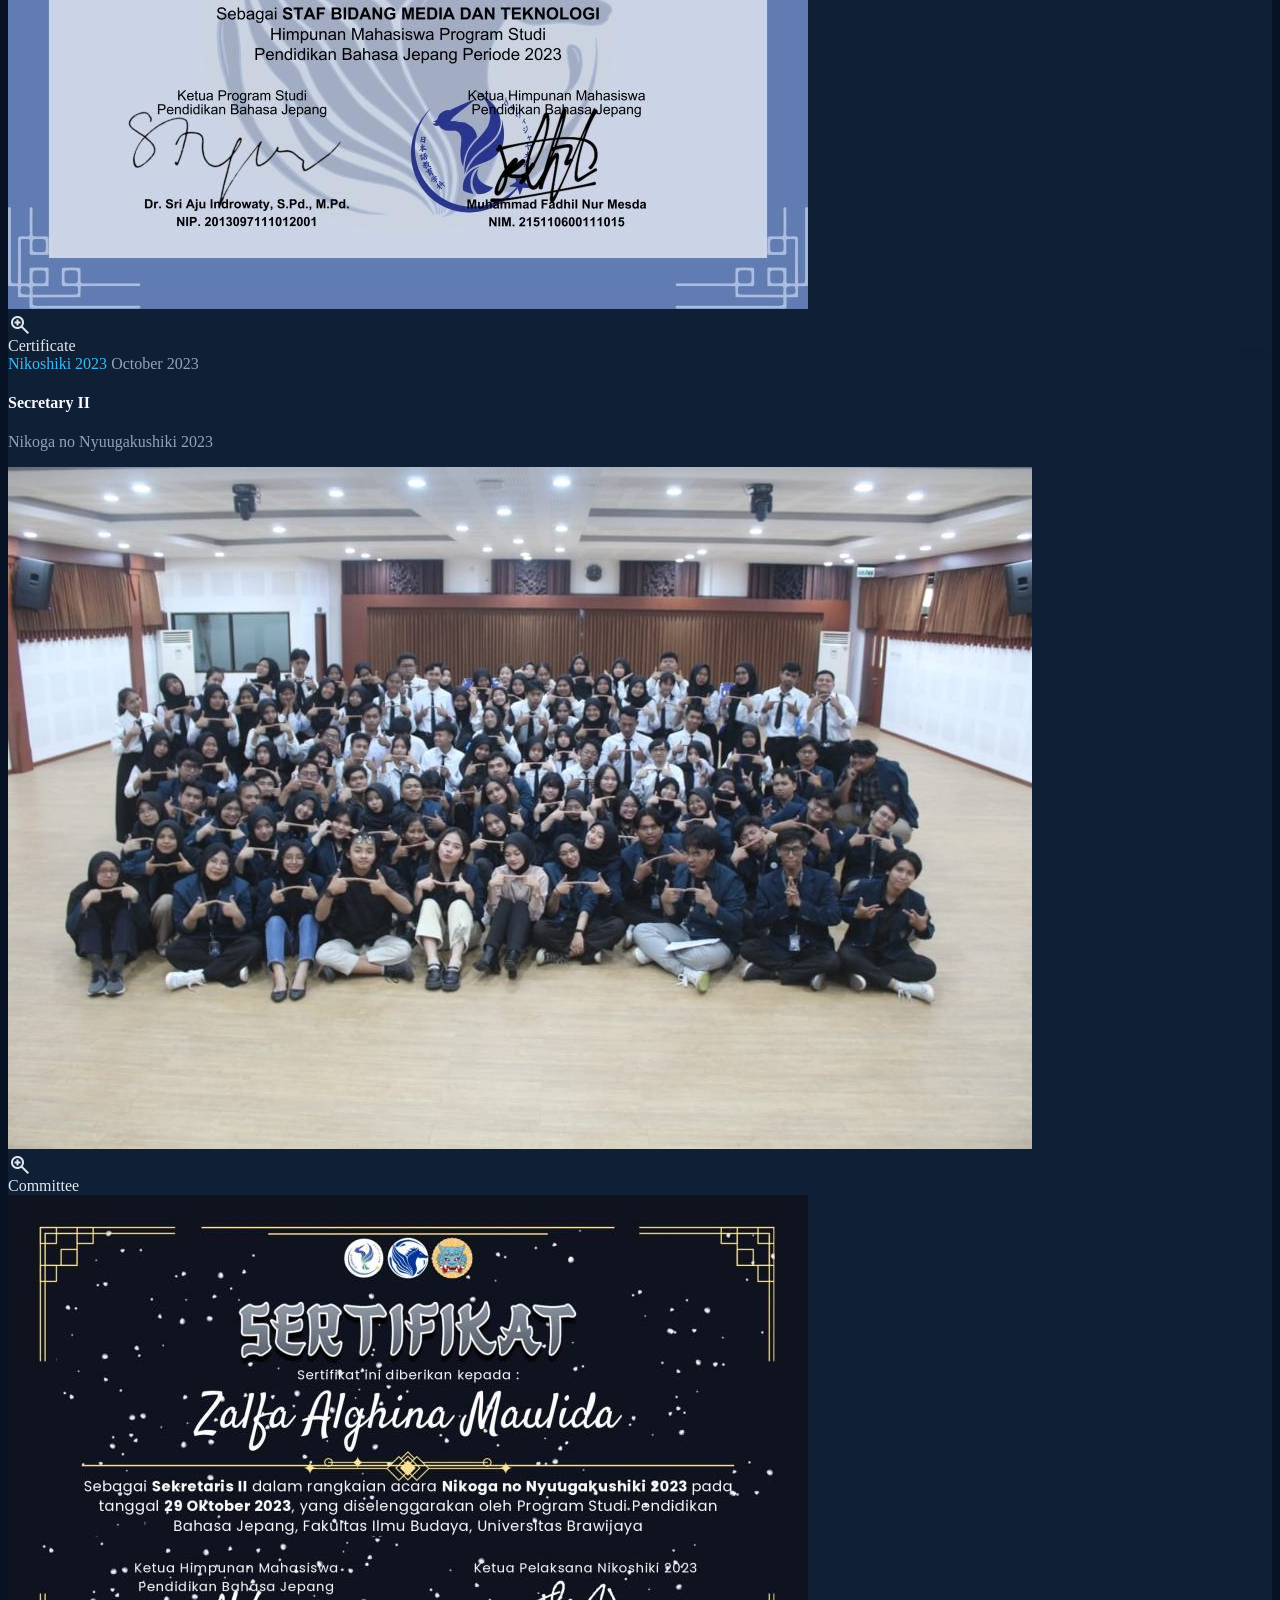
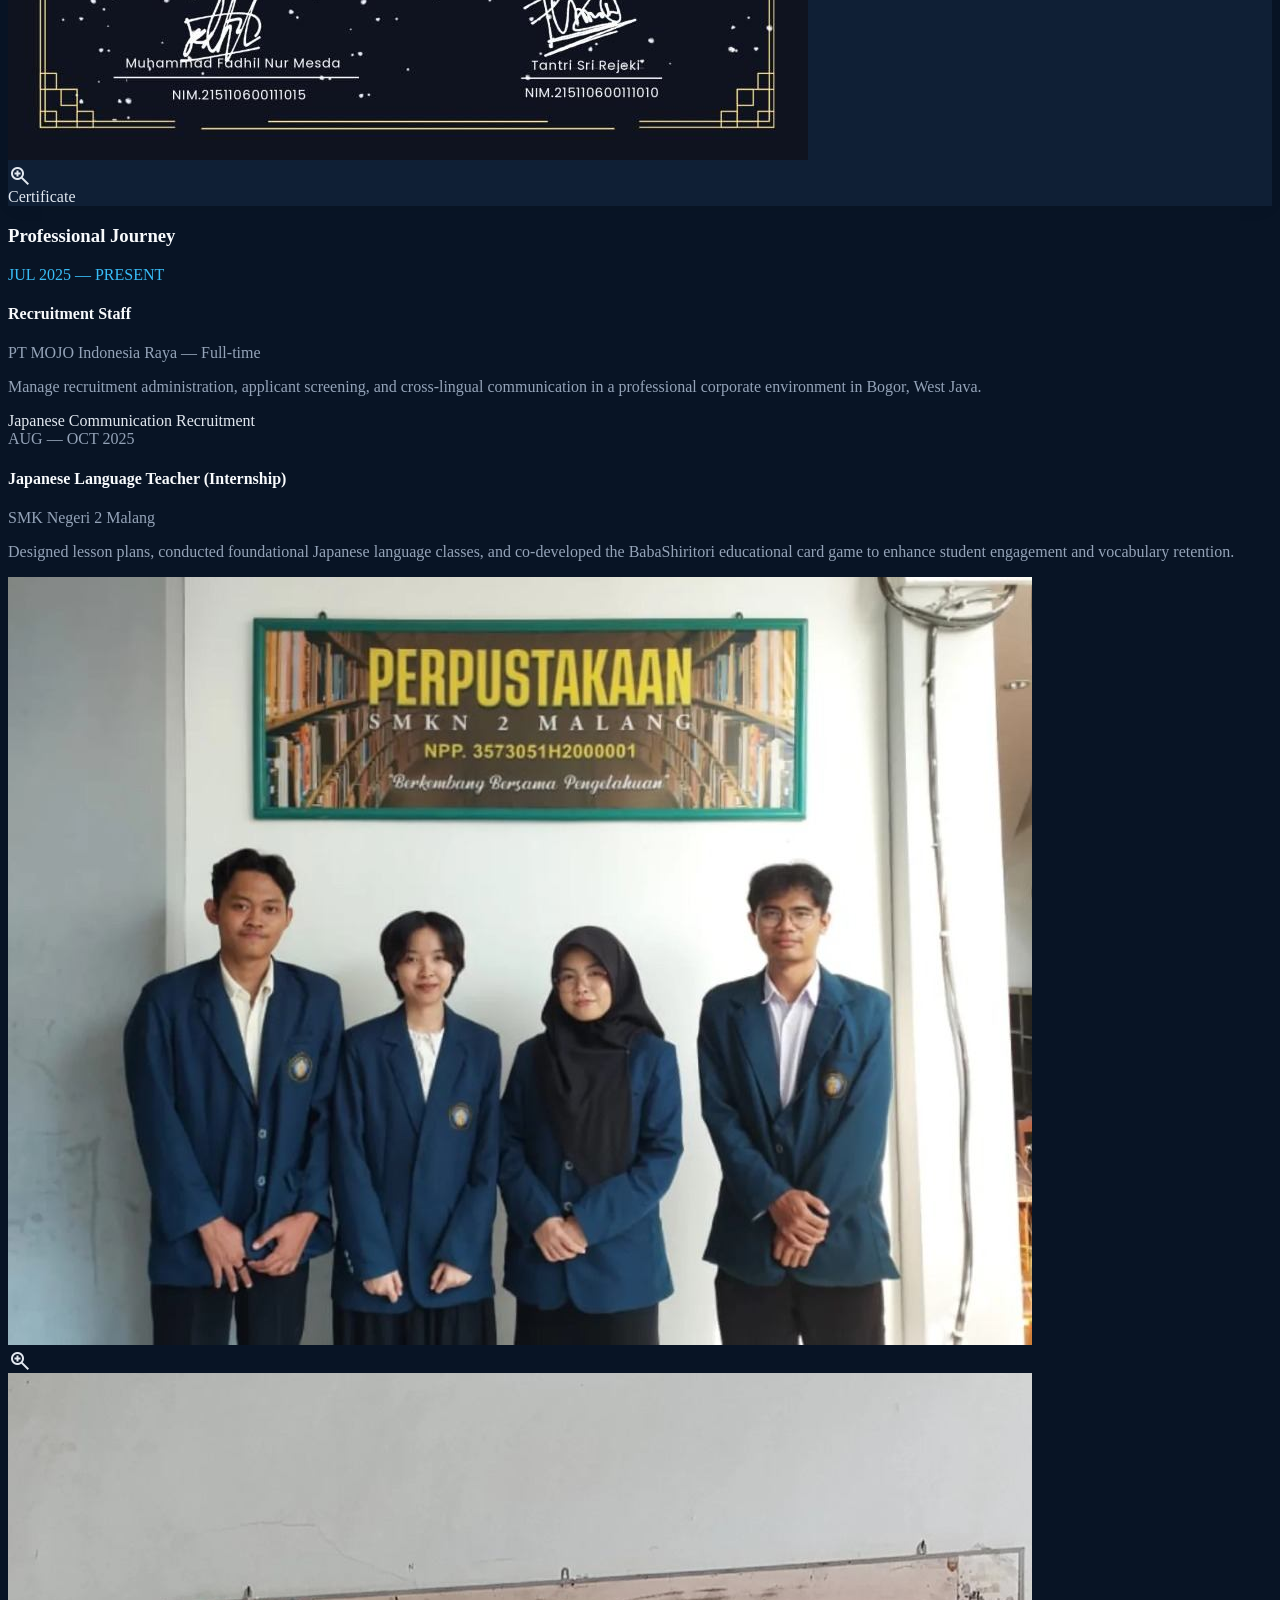
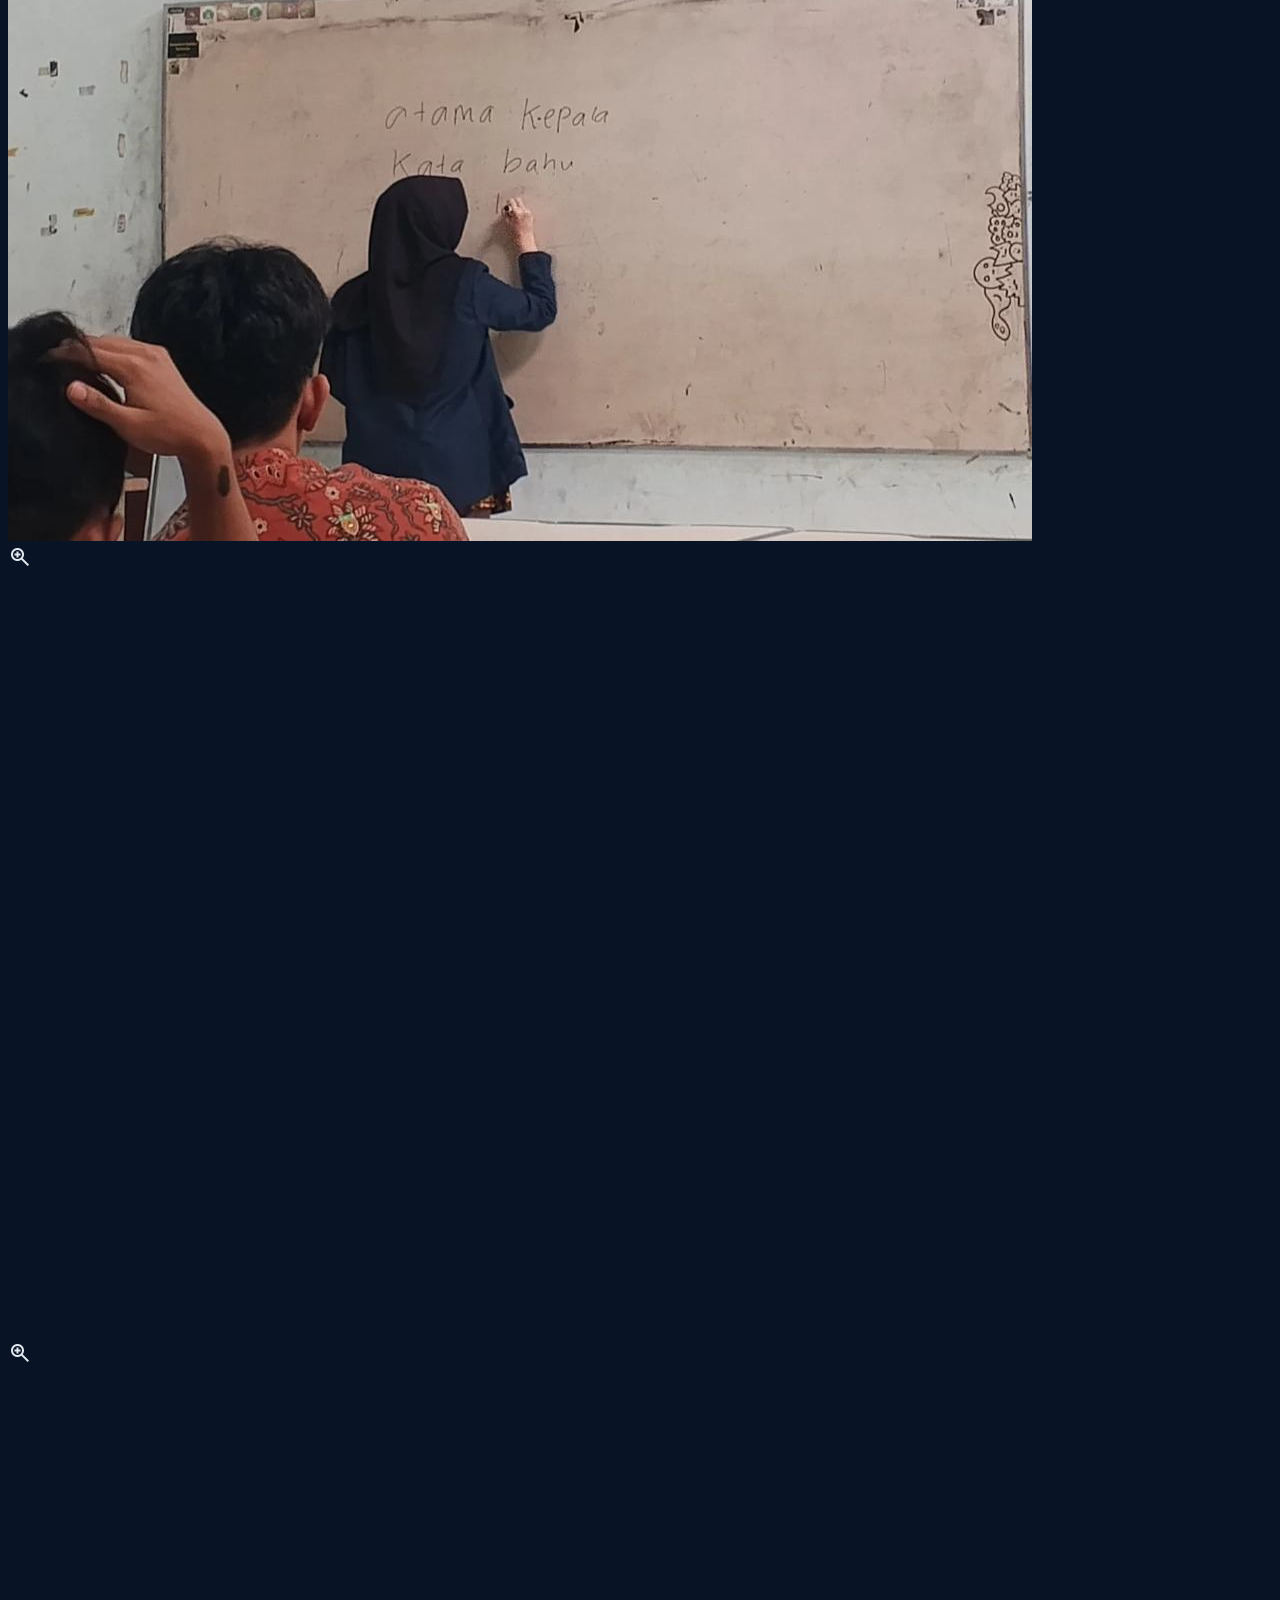
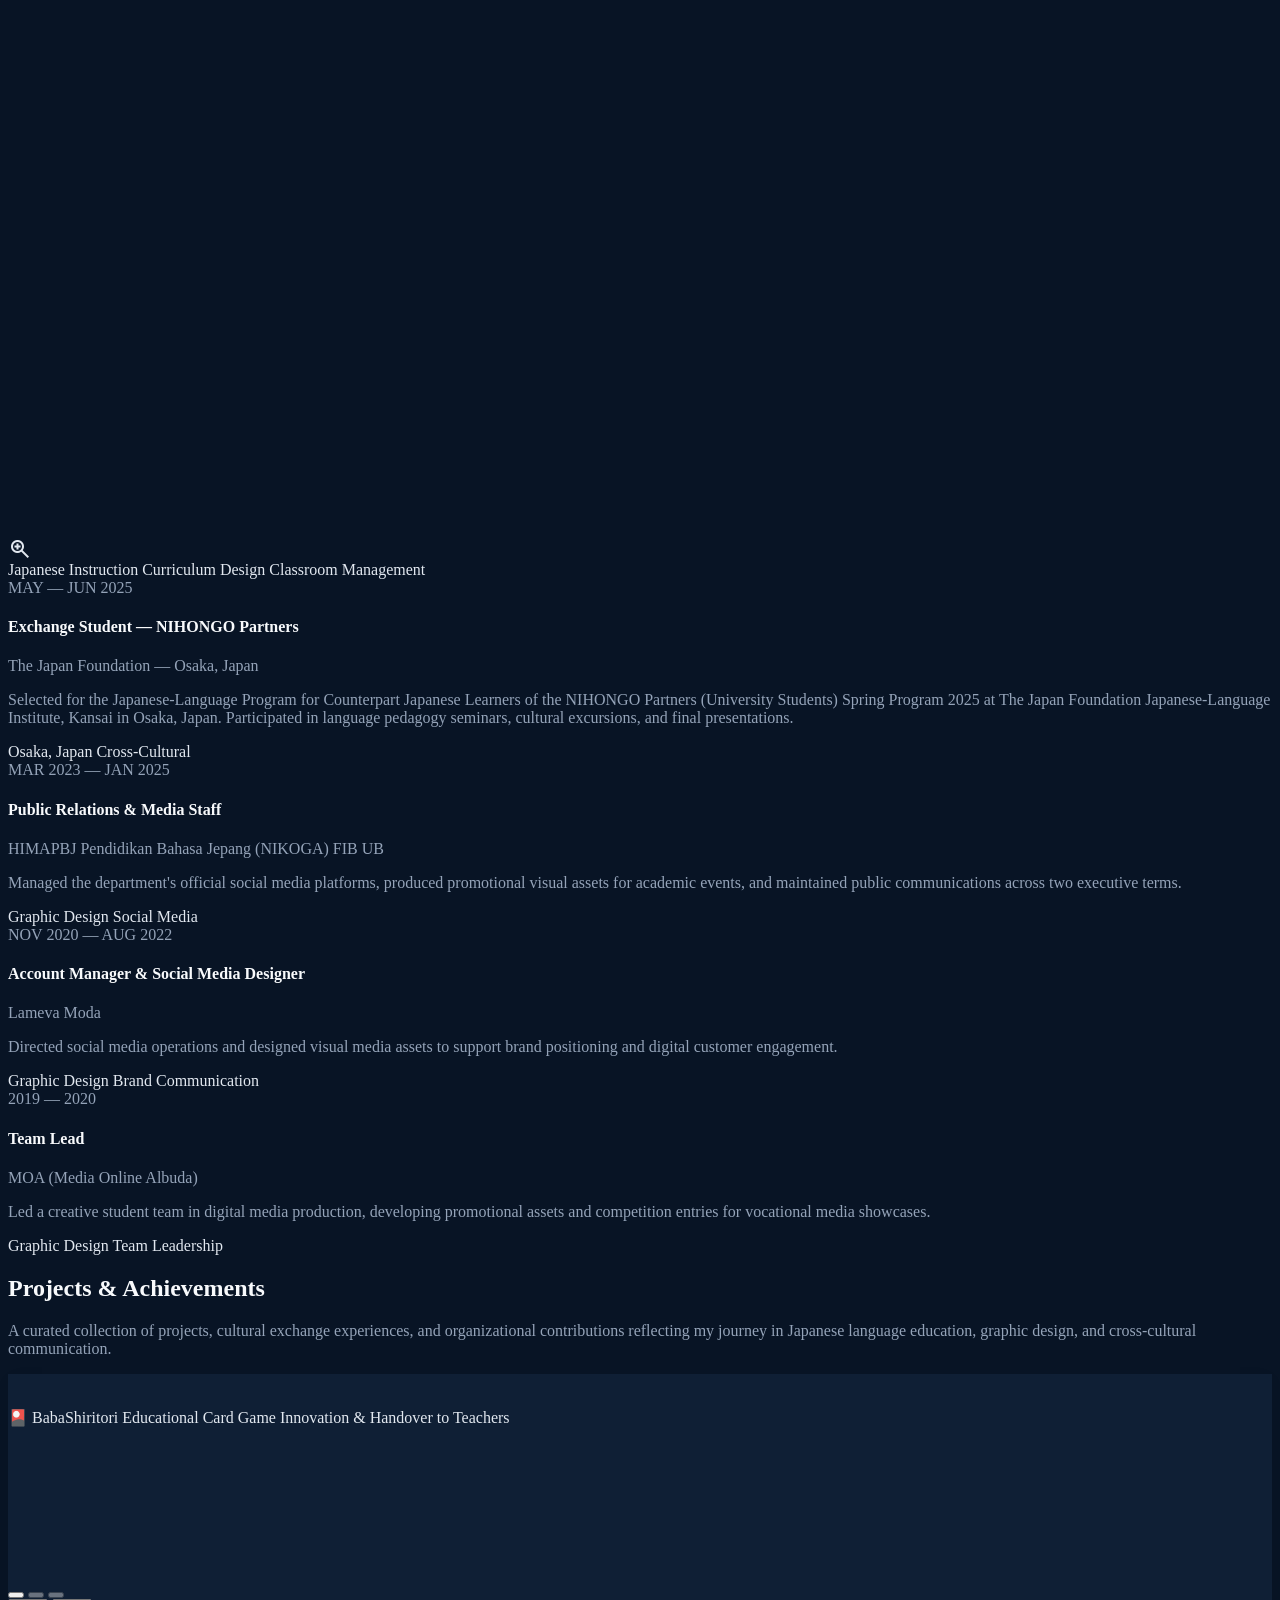
==== commit c6934847: "Protect Material Symbols icons from auto-translate and update all university references to Brawijaya" ====
--- a/index.html
+++ b/index.html
@@ -6,7 +6,7 @@
     <meta name="viewport" content="width=device-width, initial-scale=1.0">
     <title>Zalfa Alghina Maulida — Professional Portfolio</title>
     <meta name="description"
-        content="Professional portfolio of Zalfa Alghina Maulida, Japanese Language Education graduate from Universitas Brawijaya with expertise in Graphic Design and Cross-Cultural Communication." />
+        content="Professional portfolio of Zalfa Alghina Maulida, Japanese Language Education graduate from Brawijaya University with expertise in Graphic Design and Cross-Cultural Communication." />
 
     <!-- Theme Flash Prevention Script -->
     <script>
@@ -302,17 +302,17 @@
                 <a class="font-label-sm text-label-sm transition-colors" href="#contact" data-sec="contact">Contact</a>
                 <button class="ml-2 lg:ml-4 text-primary dark:text-primary-fixed-dim hover:opacity-80 transition-opacity"
                     id="theme-toggle-btn">
-                    <span class="material-symbols-outlined" data-icon="light_mode">light_mode</span>
+                    <span class="material-symbols-outlined notranslate" translate="no" data-icon="light_mode">light_mode</span>
                 </button>
             </nav>
 
             <!-- Mobile Actions (Theme Toggle & Menu) -->
             <div class="flex md:hidden items-center gap-4">
                 <button class="text-primary hover:opacity-80 transition-opacity" id="theme-toggle-mobile">
-                    <span class="material-symbols-outlined" data-icon="light_mode">light_mode</span>
+                    <span class="material-symbols-outlined notranslate" translate="no" data-icon="light_mode">light_mode</span>
                 </button>
                 <button class="text-on-surface" id="mobile-menu-btn">
-                    <span class="material-symbols-outlined" data-icon="menu">menu</span>
+                    <span class="material-symbols-outlined notranslate" translate="no" data-icon="menu">menu</span>
                 </button>
             </div>
         </div>
@@ -356,13 +356,13 @@
                         Bridging <span class="shimmer-text">Language &amp; Culture</span> through Visual Creativity.
                     </h1>
                     <p class="font-body-md text-body-md text-on-surface-variant max-w-xl leading-relaxed">
-                        Hi, I'm Zalfa — a Japanese Language Education graduate from Universitas Brawijaya (GPA 3.85, Cumlaude). I combine Japanese language proficiency, graphic design, and cross-cultural communication to deliver clear, engaging educational and visual solutions.
+                        Hi, I'm Zalfa — a Japanese Language Education graduate from Brawijaya University (GPA 3.85, Cumlaude). I combine Japanese language proficiency, graphic design, and cross-cultural communication to deliver clear, engaging educational and visual solutions.
                     </p>
                     <div class="flex flex-wrap gap-4 mt-4">
                         <a class="px-8 py-4 bg-primary text-white dark:text-on-primary font-label-sm text-label-sm rounded-[4px] hover:translate-y-[-2px] transition-all duration-300 shadow-lg shadow-primary/20 flex items-center gap-2 group font-bold"
                             href="#projects">
                             View Projects
-                            <span class="material-symbols-outlined transition-transform group-hover:translate-x-1"
+                            <span class="material-symbols-outlined transition-transform group-hover:translate-x-1 notranslate" translate="no"
                                 data-icon="arrow_forward">arrow_forward</span>
                         </a>
                         <a class="px-8 py-4 border border-outline-variant/30 text-on-surface font-label-sm text-label-sm rounded-[4px] hover:bg-surface-container transition-all duration-300 font-bold"
@@ -379,11 +379,11 @@
                             <div class="h-px w-12 bg-outline-variant"></div>
                         </div>
                         <div class="flex gap-4 grayscale">
-                            <span class="material-symbols-outlined text-headline-lg-mobile text-on-surface"
+                            <span class="material-symbols-outlined text-headline-lg-mobile text-on-surface notranslate" translate="no"
                                 data-icon="translate">translate</span>
-                            <span class="material-symbols-outlined text-headline-lg-mobile text-on-surface"
+                            <span class="material-symbols-outlined text-headline-lg-mobile text-on-surface notranslate" translate="no"
                                 data-icon="brush">brush</span>
-                            <span class="material-symbols-outlined text-headline-lg-mobile text-on-surface"
+                            <span class="material-symbols-outlined text-headline-lg-mobile text-on-surface notranslate" translate="no"
                                 data-icon="school">school</span>
                         </div>
                     </div>
@@ -402,7 +402,7 @@
                                 src="./images/profile_yukata.jpg" style="object-position: center 25%;" />
                             <div
                                 class="absolute top-3 right-3 z-20 bg-black/50 backdrop-blur-sm px-2.5 py-1 rounded-full text-white text-[11px] font-label-sm flex items-center gap-1 opacity-0 group-hover:opacity-100 transition-opacity">
-                                <span class="material-symbols-outlined text-xs">zoom_in</span> Click to view
+                                <span class="material-symbols-outlined text-xs notranslate" translate="no">zoom_in</span> Click to view
                             </div>
                             <div class="absolute bottom-6 left-6 z-20">
                                 <p class="font-label-sm text-label-sm text-primary mb-1">日本語教育 • Graphic Design</p>
@@ -420,7 +420,7 @@
                         <!-- Floating Stat Card 2 -->
                         <div class="glass-card p-4 md:p-6 rounded-xl md:absolute md:-right-8 md:bottom-1/4 z-30 animate-float col-span-1"
                             style="animation-delay: 2s">
-                            <span class="material-symbols-outlined text-primary mb-2" data-icon="verified"
+                            <span class="material-symbols-outlined text-primary mb-2 notranslate" translate="no" data-icon="verified"
                                 style="font-variation-settings: 'FILL' 1;">verified</span>
                             <p class="font-label-sm text-[10px] md:text-label-sm text-on-surface-variant">JLPT N3
                                 Certified</p>
@@ -436,7 +436,7 @@
                 <div
                     class="glass-card p-6 rounded-xl text-center hover:border-primary/40 transition-all duration-300 group">
                     <span
-                        class="material-symbols-outlined text-primary text-4xl mb-3 group-hover:scale-110 transition-transform"
+                        class="material-symbols-outlined text-primary text-4xl mb-3 group-hover:scale-110 transition-transform notranslate" translate="no"
                         data-icon="translate">translate</span>
                     <h4 class="font-label-sm text-label-sm text-on-surface mb-1">Japanese Language</h4>
                     <p class="text-[11px] text-on-surface-variant">Translation &amp; Communication</p>
@@ -444,7 +444,7 @@
                 <div
                     class="glass-card p-6 rounded-xl text-center hover:border-primary/40 transition-all duration-300 group">
                     <span
-                        class="material-symbols-outlined text-primary text-4xl mb-3 group-hover:scale-110 transition-transform"
+                        class="material-symbols-outlined text-primary text-4xl mb-3 group-hover:scale-110 transition-transform notranslate" translate="no"
                         data-icon="brush">brush</span>
                     <h4 class="font-label-sm text-label-sm text-on-surface mb-1">Graphic Design</h4>
                     <p class="text-[11px] text-on-surface-variant">Visual &amp; Branding</p>
@@ -452,7 +452,7 @@
                 <div
                     class="glass-card p-6 rounded-xl text-center hover:border-primary/40 transition-all duration-300 group">
                     <span
-                        class="material-symbols-outlined text-primary text-4xl mb-3 group-hover:scale-110 transition-transform"
+                        class="material-symbols-outlined text-primary text-4xl mb-3 group-hover:scale-110 transition-transform notranslate" translate="no"
                         data-icon="school">school</span>
                     <h4 class="font-label-sm text-label-sm text-on-surface mb-1">Teaching</h4>
                     <p class="text-[11px] text-on-surface-variant">Language Education</p>
@@ -460,7 +460,7 @@
                 <div
                     class="glass-card p-6 rounded-xl text-center hover:border-primary/40 transition-all duration-300 group">
                     <span
-                        class="material-symbols-outlined text-primary text-4xl mb-3 group-hover:scale-110 transition-transform"
+                        class="material-symbols-outlined text-primary text-4xl mb-3 group-hover:scale-110 transition-transform notranslate" translate="no"
                         data-icon="public">public</span>
                     <h4 class="font-label-sm text-label-sm text-on-surface mb-1">Cross-Cultural</h4>
                     <p class="text-[11px] text-on-surface-variant">Exchange &amp; Communication</p>
@@ -481,7 +481,7 @@
                         language, culture, and creativity.</h2>
                     <div class="space-y-6 max-w-2xl text-on-surface-variant leading-relaxed font-body-md">
                         <p>
-                            Graduate in Japanese Language Education from Universitas Brawijaya with a 3.85 GPA (Cumlaude). I bring over a year of practical experience in graphic design, social media content creation, and organizational communications.
+                            Graduate in Japanese Language Education from Brawijaya University with a 3.85 GPA (Cumlaude). I bring over a year of practical experience in graphic design, social media content creation, and organizational communications.
                         </p>
                         <p>
                             Through active leadership roles in student organizations and international exchange training in Japan, I have cultivated strong skills in cross-cultural communication, project coordination, and visual media creation. I am eager to contribute across Japanese language education, recruitment, corporate communications, and graphic design.
@@ -498,25 +498,24 @@
                 </div>
                 <div class="lg:col-span-5 order-1 lg:order-2 flex justify-end">
                     <div class="relative w-full aspect-[4/5] bg-surface-container rounded-xl overflow-hidden group cursor-pointer"
-                        onclick="openLightbox('./images/graduation_ceremony.jpg', 'Zalfa Alghina Maulida — Graduation Ceremony at Universitas Brawijaya')">
+                        onclick="openLightbox('./images/graduation_ceremony.jpg', 'Zalfa Alghina Maulida — Graduation Ceremony at Brawijaya University')">
                         <img decoding="async" loading="lazy" class="w-full h-full object-cover transition-transform duration-700 group-hover:scale-105"
-                            alt="Zalfa Alghina Maulida — Graduation Ceremony at Universitas Brawijaya"
+                            alt="Zalfa Alghina Maulida — Graduation Ceremony at Brawijaya University"
                             src="./images/graduation_ceremony.jpg" style="object-position: center top;" />
                         <div class="absolute inset-0 bg-gradient-to-t from-background/40 to-transparent"></div>
                         <div
                             class="absolute top-3 right-3 z-20 bg-black/50 backdrop-blur-sm px-2.5 py-1 rounded-full text-white text-[11px] font-label-sm flex items-center gap-1 opacity-0 group-hover:opacity-100 transition-opacity">
-                            <span class="material-symbols-outlined text-xs">zoom_in</span> Click to view
+                            <span class="material-symbols-outlined text-xs notranslate" translate="no">zoom_in</span> Click to view
                         </div>
                         <!-- Graduation Badge Overlay -->
                         <div class="absolute bottom-4 left-4 right-4 z-10">
                             <div class="glass-card rounded-lg px-4 py-3 flex items-center gap-3">
-                                <span class="material-symbols-outlined text-primary" data-icon="school"
+                                <span class="material-symbols-outlined text-primary notranslate" translate="no" data-icon="school"
                                     style="font-variation-settings: 'FILL' 1;">school</span>
                                 <div>
                                     <p class="font-label-sm text-label-sm text-on-surface font-bold">Bachelor of
                                         Education</p>
-                                    <p class="text-[11px] text-on-surface-variant">Japanese Language — Universitas
-                                        Brawijaya</p>
+                                    <p class="text-[11px] text-on-surface-variant">Japanese Language — Brawijaya University</p>
                                 </div>
                             </div>
                         </div>
@@ -543,7 +542,7 @@
                         class="bg-surface-container border border-outline-variant/30 p-8 flex flex-col justify-between group hover:border-primary/50 transition-all rounded-xl">
                         <div>
                             <div class="flex items-center justify-between mb-4">
-                                <span class="material-symbols-outlined text-primary text-4xl"
+                                <span class="material-symbols-outlined text-primary text-4xl notranslate" translate="no"
                                     data-icon="translate">translate</span>
                                 <span class="font-label-sm text-label-sm text-primary uppercase font-bold tracking-widest">JLPT N3 Certified</span>
                             </div>
@@ -562,7 +561,7 @@
                         class="bg-surface-container border border-outline-variant/30 p-8 flex flex-col justify-between group hover:border-primary/50 transition-all rounded-xl">
                         <div>
                             <div class="flex items-center justify-between mb-4">
-                                <span class="material-symbols-outlined text-primary text-4xl" data-icon="brush">brush</span>
+                                <span class="material-symbols-outlined text-primary text-4xl notranslate" translate="no" data-icon="brush">brush</span>
                                 <span class="font-label-sm text-label-sm text-primary uppercase font-bold tracking-widest">Visual Media</span>
                             </div>
                             <h4 class="font-headline-lg text-headline-lg-mobile text-on-surface mb-3 font-bold">Graphic Design</h4>
@@ -580,7 +579,7 @@
                         class="bg-surface-container border border-outline-variant/30 p-8 flex flex-col justify-between group hover:border-primary/50 transition-all rounded-xl">
                         <div>
                             <div class="flex items-center justify-between mb-4">
-                                <span class="material-symbols-outlined text-primary text-4xl" data-icon="school">school</span>
+                                <span class="material-symbols-outlined text-primary text-4xl notranslate" translate="no" data-icon="school">school</span>
                                 <span class="font-label-sm text-label-sm text-primary uppercase font-bold tracking-widest">Education</span>
                             </div>
                             <h4 class="font-headline-lg text-headline-lg-mobile text-on-surface mb-3 font-bold">Teaching &amp; Pedagogy</h4>
@@ -598,7 +597,7 @@
                         class="bg-surface-container border border-outline-variant/30 p-8 flex flex-col justify-between group hover:border-primary/50 transition-all rounded-xl">
                         <div>
                             <div class="flex items-center justify-between mb-4">
-                                <span class="material-symbols-outlined text-primary text-4xl" data-icon="public">public</span>
+                                <span class="material-symbols-outlined text-primary text-4xl notranslate" translate="no" data-icon="public">public</span>
                                 <span class="font-label-sm text-label-sm text-primary uppercase font-bold tracking-widest">Global Exchange</span>
                             </div>
                             <h4 class="font-headline-lg text-headline-lg-mobile text-on-surface mb-3 font-bold">Cross-Cultural Communication</h4>
@@ -631,7 +630,7 @@
                             class="md:col-span-9 border-l border-outline-variant pl-8 relative pb-4 transition-all group-hover:border-primary">
                             <div class="absolute -left-[5px] top-1 w-2 h-2 bg-primary rounded-full"></div>
                             <h4 class="font-headline-lg text-headline-lg-mobile text-on-surface text-xl mb-2">
-                                Universitas Brawijaya</h4>
+                                Brawijaya University</h4>
                             <p
                                 class="font-label-sm text-label-sm text-on-surface-variant mb-2 uppercase tracking-tighter font-bold">
                                 Bachelor of Education in Japanese Language — Faculty of Cultural Studies</p>
@@ -672,7 +671,7 @@
                     <div
                         class="bg-surface-container border border-outline-variant/30 p-8 rounded-xl hover:border-primary/40 transition-all group">
                         <div class="flex items-start justify-between mb-4">
-                            <span class="material-symbols-outlined text-primary text-3xl" data-icon="workspace_premium"
+                            <span class="material-symbols-outlined text-primary text-3xl notranslate" translate="no" data-icon="workspace_premium"
                                 style="font-variation-settings: 'FILL' 1;">workspace_premium</span>
                             <span class="font-label-sm text-label-sm text-on-surface-variant">Aug 2024</span>
                         </div>
@@ -690,7 +689,7 @@
                     <div
                         class="bg-surface-container border border-outline-variant/30 p-8 rounded-xl hover:border-primary/40 transition-all group">
                         <div class="flex items-start justify-between mb-4">
-                            <span class="material-symbols-outlined text-primary text-3xl" data-icon="workspace_premium"
+                            <span class="material-symbols-outlined text-primary text-3xl notranslate" translate="no" data-icon="workspace_premium"
                                 style="font-variation-settings: 'FILL' 1;">workspace_premium</span>
                             <span class="font-label-sm text-label-sm text-on-surface-variant">Aug 2023</span>
                         </div>
@@ -723,27 +722,27 @@
                             <span class="font-label-sm text-xs text-on-surface-variant">Term 2024/2025</span>
                         </div>
                         <h4 class="font-headline-lg text-headline-lg-mobile text-on-surface text-lg mb-1 font-bold">Media &amp; Technology Staff</h4>
-                        <p class="font-label-sm text-label-sm text-on-surface-variant mb-4">HIMAPBJ Japanese Language Education, Universitas Brawijaya</p>
+                        <p class="font-label-sm text-label-sm text-on-surface-variant mb-4">HIMAPBJ Japanese Language Education, Brawijaya University</p>
                         
                         <div class="grid grid-cols-3 gap-2 mb-2">
                             <div class="aspect-[4/3] overflow-hidden rounded-lg bg-surface-dim relative cursor-pointer group/img" onclick="openGalleryLightbox('himapbj2024', 0)">
                                 <img decoding="async" loading="lazy" class="w-full h-full object-cover transition-transform duration-500 group-hover/img:scale-105" alt="HIMAPBJ 2024 Executive Board" src="./images/himapbj_2024_stairs.jpg"/>
                                 <div class="absolute inset-0 bg-primary/20 opacity-0 group-hover/img:opacity-100 transition-opacity duration-300 flex items-center justify-center">
-                                    <span class="material-symbols-outlined text-white text-2xl">zoom_in</span>
+                                    <span class="material-symbols-outlined text-white text-2xl notranslate" translate="no">zoom_in</span>
                                 </div>
                                 <div class="absolute bottom-1 left-1 bg-black/60 text-white text-[8px] px-1 py-0.5 rounded font-label-sm">Executive Team</div>
                             </div>
                             <div class="aspect-[4/3] overflow-hidden rounded-lg bg-surface-dim relative cursor-pointer group/img" onclick="openGalleryLightbox('himapbj2024', 1)">
                                 <img decoding="async" loading="lazy" class="w-full h-full object-cover transition-transform duration-500 group-hover/img:scale-105" alt="HIMAPBJ 2024 Team" src="./images/himapbj_2024_group.jpg"/>
                                 <div class="absolute inset-0 bg-primary/20 opacity-0 group-hover/img:opacity-100 transition-opacity duration-300 flex items-center justify-center">
-                                    <span class="material-symbols-outlined text-white text-2xl">zoom_in</span>
+                                    <span class="material-symbols-outlined text-white text-2xl notranslate" translate="no">zoom_in</span>
                                 </div>
                                 <div class="absolute bottom-1 left-1 bg-black/60 text-white text-[8px] px-1 py-0.5 rounded font-label-sm">Field Team</div>
                             </div>
                             <div class="aspect-[4/3] overflow-hidden rounded-lg bg-surface-dim relative cursor-pointer group/img" onclick="openGalleryLightbox('himapbj2024', 2)">
                                 <img decoding="async" loading="lazy" class="w-full h-full object-cover transition-transform duration-500 group-hover/img:scale-105" alt="Official Certificate HIMAPBJ 2024" src="./images/cert_himapbj_2024.png"/>
                                 <div class="absolute inset-0 bg-primary/20 opacity-0 group-hover/img:opacity-100 transition-opacity duration-300 flex items-center justify-center">
-                                    <span class="material-symbols-outlined text-white text-2xl">zoom_in</span>
+                                    <span class="material-symbols-outlined text-white text-2xl notranslate" translate="no">zoom_in</span>
                                 </div>
                                 <div class="absolute bottom-1 left-1 bg-black/60 text-white text-[8px] px-1 py-0.5 rounded font-label-sm">Certificate</div>
                             </div>
@@ -763,14 +762,14 @@
                             <div class="aspect-[4/3] overflow-hidden rounded-lg bg-surface-dim relative cursor-pointer group/img" onclick="openGalleryLightbox('nikoshiki2024', 0)">
                                 <img decoding="async" loading="lazy" class="w-full h-full object-cover transition-transform duration-500 group-hover/img:scale-105" alt="Organizing Committee Nikoshiki 2024" src="./images/nikoshiki_2024_group.jpg"/>
                                 <div class="absolute inset-0 bg-primary/20 opacity-0 group-hover/img:opacity-100 transition-opacity duration-300 flex items-center justify-center">
-                                    <span class="material-symbols-outlined text-white text-3xl">zoom_in</span>
+                                    <span class="material-symbols-outlined text-white text-3xl notranslate" translate="no">zoom_in</span>
                                 </div>
                                 <div class="absolute bottom-1 left-1 bg-black/60 text-white text-[9px] px-1.5 py-0.5 rounded font-label-sm">Committee</div>
                             </div>
                             <div class="aspect-[4/3] overflow-hidden rounded-lg bg-surface-dim relative cursor-pointer group/img" onclick="openGalleryLightbox('nikoshiki2024', 1)">
                                 <img decoding="async" loading="lazy" class="w-full h-full object-cover transition-transform duration-500 group-hover/img:scale-105" alt="Official Certificate Nikoshiki 2024" src="./images/cert_nikoshiki_2024.png"/>
                                 <div class="absolute inset-0 bg-primary/20 opacity-0 group-hover/img:opacity-100 transition-opacity duration-300 flex items-center justify-center">
-                                    <span class="material-symbols-outlined text-white text-3xl">zoom_in</span>
+                                    <span class="material-symbols-outlined text-white text-3xl notranslate" translate="no">zoom_in</span>
                                 </div>
                                 <div class="absolute bottom-1 left-1 bg-black/60 text-white text-[9px] px-1.5 py-0.5 rounded font-label-sm">Certificate</div>
                             </div>
@@ -784,20 +783,20 @@
                             <span class="font-label-sm text-xs text-on-surface-variant">Term 2023</span>
                         </div>
                         <h4 class="font-headline-lg text-headline-lg-mobile text-on-surface text-lg mb-1 font-bold">Media &amp; Technology Staff</h4>
-                        <p class="font-label-sm text-label-sm text-on-surface-variant mb-4">HIMAPBJ Japanese Language Education, Universitas Brawijaya</p>
+                        <p class="font-label-sm text-label-sm text-on-surface-variant mb-4">HIMAPBJ Japanese Language Education, Brawijaya University</p>
                         
                         <div class="grid grid-cols-2 gap-3 mb-2">
                             <div class="aspect-[4/3] overflow-hidden rounded-lg bg-surface-dim relative cursor-pointer group/img" onclick="openGalleryLightbox('himapbj2023', 0)">
                                 <img decoding="async" loading="lazy" class="w-full h-full object-cover transition-transform duration-500 group-hover/img:scale-105" alt="HIMAPBJ 2023 Executive Board" src="./images/himapbj_2023_group.jpg"/>
                                 <div class="absolute inset-0 bg-primary/20 opacity-0 group-hover/img:opacity-100 transition-opacity duration-300 flex items-center justify-center">
-                                    <span class="material-symbols-outlined text-white text-3xl">zoom_in</span>
+                                    <span class="material-symbols-outlined text-white text-3xl notranslate" translate="no">zoom_in</span>
                                 </div>
                                 <div class="absolute bottom-1 left-1 bg-black/60 text-white text-[9px] px-1.5 py-0.5 rounded font-label-sm">Team Photo</div>
                             </div>
                             <div class="aspect-[4/3] overflow-hidden rounded-lg bg-surface-dim relative cursor-pointer group/img" onclick="openGalleryLightbox('himapbj2023', 1)">
                                 <img decoding="async" loading="lazy" class="w-full h-full object-cover transition-transform duration-500 group-hover/img:scale-105" alt="Official Certificate HIMAPBJ 2023" src="./images/cert_himapbj_2023.png"/>
                                 <div class="absolute inset-0 bg-primary/20 opacity-0 group-hover/img:opacity-100 transition-opacity duration-300 flex items-center justify-center">
-                                    <span class="material-symbols-outlined text-white text-3xl">zoom_in</span>
+                                    <span class="material-symbols-outlined text-white text-3xl notranslate" translate="no">zoom_in</span>
                                 </div>
                                 <div class="absolute bottom-1 left-1 bg-black/60 text-white text-[9px] px-1.5 py-0.5 rounded font-label-sm">Certificate</div>
                             </div>
@@ -817,14 +816,14 @@
                             <div class="aspect-[4/3] overflow-hidden rounded-lg bg-surface-dim relative cursor-pointer group/img" onclick="openGalleryLightbox('nikoshiki2023', 0)">
                                 <img decoding="async" loading="lazy" class="w-full h-full object-cover transition-transform duration-500 group-hover/img:scale-105" alt="Organizing Committee Nikoshiki 2023" src="./images/nikoshiki_2023_group.jpg"/>
                                 <div class="absolute inset-0 bg-primary/20 opacity-0 group-hover/img:opacity-100 transition-opacity duration-300 flex items-center justify-center">
-                                    <span class="material-symbols-outlined text-white text-3xl">zoom_in</span>
+                                    <span class="material-symbols-outlined text-white text-3xl notranslate" translate="no">zoom_in</span>
                                 </div>
                                 <div class="absolute bottom-1 left-1 bg-black/60 text-white text-[9px] px-1.5 py-0.5 rounded font-label-sm">Committee</div>
                             </div>
                             <div class="aspect-[4/3] overflow-hidden rounded-lg bg-surface-dim relative cursor-pointer group/img" onclick="openGalleryLightbox('nikoshiki2023', 1)">
                                 <img decoding="async" loading="lazy" class="w-full h-full object-cover transition-transform duration-500 group-hover/img:scale-105" alt="Official Certificate Nikoshiki 2023" src="./images/cert_nikoshiki_2023.png"/>
                                 <div class="absolute inset-0 bg-primary/20 opacity-0 group-hover/img:opacity-100 transition-opacity duration-300 flex items-center justify-center">
-                                    <span class="material-symbols-outlined text-white text-3xl">zoom_in</span>
+                                    <span class="material-symbols-outlined text-white text-3xl notranslate" translate="no">zoom_in</span>
                                 </div>
                                 <div class="absolute bottom-1 left-1 bg-black/60 text-white text-[9px] px-1.5 py-0.5 rounded font-label-sm">Certificate</div>
                             </div>
@@ -889,7 +888,7 @@
                                         alt="Teaching Internship Team at SMKN 2 Malang Library"
                                         class="w-full h-full object-cover transition-transform duration-500 group-hover/img:scale-105" />
                                     <div class="absolute inset-0 bg-primary/20 opacity-0 group-hover/img:opacity-100 transition-opacity duration-300 flex items-center justify-center">
-                                        <span class="material-symbols-outlined text-white text-2xl">zoom_in</span>
+                                        <span class="material-symbols-outlined text-white text-2xl notranslate" translate="no">zoom_in</span>
                                     </div>
                                 </div>
                                 <div class="aspect-[4/3] overflow-hidden rounded-lg border border-outline-variant/30 group/img cursor-pointer relative"
@@ -898,7 +897,7 @@
                                         alt="Japanese Language Instruction at SMKN 2 Malang"
                                         class="w-full h-full object-cover transition-transform duration-500 group-hover/img:scale-105" />
                                     <div class="absolute inset-0 bg-primary/20 opacity-0 group-hover/img:opacity-100 transition-opacity duration-300 flex items-center justify-center">
-                                        <span class="material-symbols-outlined text-white text-2xl">zoom_in</span>
+                                        <span class="material-symbols-outlined text-white text-2xl notranslate" translate="no">zoom_in</span>
                                     </div>
                                 </div>
                                 <div class="aspect-[4/3] overflow-hidden rounded-lg border border-outline-variant/30 group/img cursor-pointer relative"
@@ -907,7 +906,7 @@
                                         alt="Teaching Internship Evaluation Meeting at SMKN 2 Malang"
                                         class="w-full h-full object-cover transition-transform duration-500 group-hover/img:scale-105" />
                                     <div class="absolute inset-0 bg-primary/20 opacity-0 group-hover/img:opacity-100 transition-opacity duration-300 flex items-center justify-center">
-                                        <span class="material-symbols-outlined text-white text-2xl">zoom_in</span>
+                                        <span class="material-symbols-outlined text-white text-2xl notranslate" translate="no">zoom_in</span>
                                     </div>
                                 </div>
                                 <div class="aspect-[4/3] overflow-hidden rounded-lg border border-outline-variant/30 group/img cursor-pointer relative"
@@ -915,7 +914,7 @@
                                     <img decoding="async" loading="lazy" src="./images/p4_team_ub.jpg" alt="Teaching Internship Team — Japanese Language Education UB"
                                         class="w-full h-full object-cover transition-transform duration-500 group-hover/img:scale-105" />
                                     <div class="absolute inset-0 bg-primary/20 opacity-0 group-hover/img:opacity-100 transition-opacity duration-300 flex items-center justify-center">
-                                        <span class="material-symbols-outlined text-white text-2xl">zoom_in</span>
+                                        <span class="material-symbols-outlined text-white text-2xl notranslate" translate="no">zoom_in</span>
                                     </div>
                                 </div>
                             </div>
@@ -1099,11 +1098,11 @@
                         <!-- Navigation Arrows (Left & Right) -->
                         <button class="absolute left-3 top-1/2 -translate-y-1/2 z-20 w-9 h-9 rounded-full bg-black/50 hover:bg-black/80 backdrop-blur-sm text-white flex items-center justify-center transition-all hover:scale-110 shadow-lg border border-white/20"
                             onclick="event.stopPropagation(); babaPrev();" aria-label="Previous Photo">
-                            <span class="material-symbols-outlined text-xl">chevron_left</span>
+                            <span class="material-symbols-outlined text-xl notranslate" translate="no">chevron_left</span>
                         </button>
                         <button class="absolute right-3 top-1/2 -translate-y-1/2 z-20 w-9 h-9 rounded-full bg-black/50 hover:bg-black/80 backdrop-blur-sm text-white flex items-center justify-center transition-all hover:scale-110 shadow-lg border border-white/20"
                             onclick="event.stopPropagation(); babaNext();" aria-label="Next Photo">
-                            <span class="material-symbols-outlined text-xl">chevron_right</span>
+                            <span class="material-symbols-outlined text-xl notranslate" translate="no">chevron_right</span>
                         </button>
                     </div>
                     <div class="p-8 flex flex-col justify-between flex-1">
@@ -1126,7 +1125,7 @@
                             href="https://pendidikanjepang-fib.ub.ac.id/babashiritori-game-inovasi-media-ajar-yang-bikin-belajar-kosakata-jepang-makin-seru/"
                             target="_blank">
                             Read More on FIB UB
-                            <span class="material-symbols-outlined" data-icon="arrow_forward">arrow_forward</span>
+                            <span class="material-symbols-outlined notranslate" translate="no" data-icon="arrow_forward">arrow_forward</span>
                         </a>
                     </div>
                 </article>
@@ -1309,11 +1308,11 @@
                         <!-- Navigation Arrows (Left & Right) -->
                         <button class="absolute left-3 top-1/2 -translate-y-1/2 z-20 w-9 h-9 rounded-full bg-black/50 hover:bg-black/80 backdrop-blur-sm text-white flex items-center justify-center transition-all hover:scale-110 shadow-lg border border-white/20"
                             onclick="event.stopPropagation(); nihongoPrev();" aria-label="Previous Photo">
-                            <span class="material-symbols-outlined text-xl">chevron_left</span>
+                            <span class="material-symbols-outlined text-xl notranslate" translate="no">chevron_left</span>
                         </button>
                         <button class="absolute right-3 top-1/2 -translate-y-1/2 z-20 w-9 h-9 rounded-full bg-black/50 hover:bg-black/80 backdrop-blur-sm text-white flex items-center justify-center transition-all hover:scale-110 shadow-lg border border-white/20"
                             onclick="event.stopPropagation(); nihongoNext();" aria-label="Next Photo">
-                            <span class="material-symbols-outlined text-xl">chevron_right</span>
+                            <span class="material-symbols-outlined text-xl notranslate" translate="no">chevron_right</span>
                         </button>
                     </div>
                     <div class="p-6 flex flex-col flex-1">
@@ -1363,11 +1362,11 @@
                             <div class="absolute inset-0 bg-primary/15 opacity-0 group-hover/img:opacity-100 transition-opacity duration-300 pointer-events-none z-10"></div>
                             <!-- Arrow: Prev -->
                             <button onclick="nikoshikiSlide(-1)" class="absolute left-3 top-1/2 -translate-y-1/2 z-20 bg-black/40 hover:bg-black/70 text-white rounded-full w-9 h-9 flex items-center justify-center transition-all duration-200 opacity-0 group-hover/img:opacity-100 backdrop-blur-sm">
-                                <span class="material-symbols-outlined text-lg">chevron_left</span>
+                                <span class="material-symbols-outlined text-lg notranslate" translate="no">chevron_left</span>
                             </button>
                             <!-- Arrow: Next -->
                             <button onclick="nikoshikiSlide(1)" class="absolute right-3 top-1/2 -translate-y-1/2 z-20 bg-black/40 hover:bg-black/70 text-white rounded-full w-9 h-9 flex items-center justify-center transition-all duration-200 opacity-0 group-hover/img:opacity-100 backdrop-blur-sm">
-                                <span class="material-symbols-outlined text-lg">chevron_right</span>
+                                <span class="material-symbols-outlined text-lg notranslate" translate="no">chevron_right</span>
                             </button>
                             <!-- Dot Indicators -->
                             <div class="absolute bottom-3 left-1/2 -translate-x-1/2 z-20 flex gap-1.5">
@@ -1410,7 +1409,7 @@
                                 src="./images/himapbj_medtek_team.jpg" style="object-position: center top;" />
                             <div
                                 class="absolute inset-0 bg-primary/20 opacity-0 group-hover/img:opacity-100 transition-opacity duration-300 flex items-center justify-center">
-                                <span class="material-symbols-outlined text-white text-4xl">zoom_in</span>
+                                <span class="material-symbols-outlined text-white text-4xl notranslate" translate="no">zoom_in</span>
                             </div>
                         </div>
                         <div class="p-6">
@@ -1467,7 +1466,7 @@
                             <a href="mailto:z.ghina19@gmail.com"
                                 class="bg-surface-container border border-outline-variant/30 hover:border-primary/50 transition-all p-4 rounded-xl flex items-center gap-4 group">
                                 <div class="w-12 h-12 rounded-lg bg-primary/10 flex items-center justify-center text-primary group-hover:bg-primary group-hover:text-white transition-colors shrink-0">
-                                    <span class="material-symbols-outlined text-2xl" data-icon="mail">mail</span>
+                                    <span class="material-symbols-outlined text-2xl notranslate" translate="no" data-icon="mail">mail</span>
                                 </div>
                                 <div class="overflow-hidden">
                                     <p class="font-label-sm text-[11px] text-primary uppercase tracking-widest font-bold">Email Address</p>
@@ -1478,7 +1477,7 @@
                             <!-- Location Card -->
                             <div class="bg-surface-container border border-outline-variant/30 p-4 rounded-xl flex items-center gap-4">
                                 <div class="w-12 h-12 rounded-lg bg-primary/10 flex items-center justify-center text-primary shrink-0">
-                                    <span class="material-symbols-outlined text-2xl" data-icon="location_on">location_on</span>
+                                    <span class="material-symbols-outlined text-2xl notranslate" translate="no" data-icon="location_on">location_on</span>
                                 </div>
                                 <div>
                                     <p class="font-label-sm text-[11px] text-primary uppercase tracking-widest font-bold">Location</p>
@@ -1493,12 +1492,12 @@
                             <div class="flex flex-wrap gap-3">
                                 <a class="px-5 py-2.5 border border-outline-variant/40 bg-surface-container hover:bg-primary/10 hover:border-primary transition-all duration-300 font-label-sm text-xs rounded-lg flex items-center gap-2 text-on-surface"
                                     href="https://www.linkedin.com/in/zalfa-alghina-maulida-749548224/" target="_blank">
-                                    <span class="material-symbols-outlined text-base text-primary" data-icon="open_in_new">open_in_new</span>
+                                    <span class="material-symbols-outlined text-base text-primary notranslate" translate="no" data-icon="open_in_new">open_in_new</span>
                                     LinkedIn Profile
                                 </a>
                                 <a class="px-5 py-2.5 border border-outline-variant/40 bg-surface-container hover:bg-primary/10 hover:border-primary transition-all duration-300 font-label-sm text-xs rounded-lg flex items-center gap-2 text-on-surface"
                                     href="mailto:z.ghina19@gmail.com">
-                                    <span class="material-symbols-outlined text-base text-primary" data-icon="send">send</span>
+                                    <span class="material-symbols-outlined text-base text-primary notranslate" translate="no" data-icon="send">send</span>
                                     Send Email
                                 </a>
                             </div>
@@ -1508,14 +1507,14 @@
                     <!-- Quick Info Badges -->
                     <div class="grid grid-cols-2 gap-3 pt-4 border-t border-outline-variant/20">
                         <div class="bg-surface-container border border-outline-variant/30 p-3.5 rounded-xl flex items-center gap-3">
-                            <span class="material-symbols-outlined text-primary text-2xl shrink-0" data-icon="school">school</span>
+                            <span class="material-symbols-outlined text-primary text-2xl shrink-0 notranslate" translate="no" data-icon="school">school</span>
                             <div class="min-w-0">
-                                <p class="font-label-sm text-xs text-on-surface font-bold truncate">Universitas Brawijaya</p>
+                                <p class="font-label-sm text-xs text-on-surface font-bold truncate">Brawijaya University</p>
                                 <p class="text-[10px] text-on-surface-variant truncate">B.Ed. Japanese Language</p>
                             </div>
                         </div>
                         <div class="bg-surface-container border border-outline-variant/30 p-3.5 rounded-xl flex items-center gap-3">
-                            <span class="material-symbols-outlined text-primary text-2xl shrink-0" data-icon="workspace_premium" style="font-variation-settings: 'FILL' 1;">workspace_premium</span>
+                            <span class="material-symbols-outlined text-primary text-2xl shrink-0 notranslate" translate="no" data-icon="workspace_premium" style="font-variation-settings: 'FILL' 1;">workspace_premium</span>
                             <div class="min-w-0">
                                 <p class="font-label-sm text-xs text-on-surface font-bold truncate">JLPT N3 Certified</p>
                                 <p class="text-[10px] text-on-surface-variant truncate">The Japan Foundation</p>
@@ -1590,14 +1589,14 @@
                                 class="w-full md:w-auto px-10 py-4 bg-primary text-white dark:text-on-primary font-label-sm text-label-sm font-bold uppercase tracking-widest rounded-lg transition-all duration-300 hover:-translate-y-1 hover:shadow-[0_10px_30px_-10px_rgba(156,202,255,0.4)] flex items-center justify-center gap-3 cursor-pointer"
                                 type="submit">
                                 Send Message
-                                <span class="material-symbols-outlined text-[18px]" data-icon="send">send</span>
+                                <span class="material-symbols-outlined text-[18px] notranslate" translate="no" data-icon="send">send</span>
                             </button>
                         </form>
                     </div>
 
                     <div class="hidden absolute inset-0 bg-surface-container flex flex-col items-center justify-center text-center p-8 z-20"
                         id="successMessage">
-                        <span class="material-symbols-outlined text-primary text-6xl mb-3" data-icon="check_circle"
+                        <span class="material-symbols-outlined text-primary text-6xl mb-3 notranslate" translate="no" data-icon="check_circle"
                             style="font-variation-settings: 'FILL' 1;">check_circle</span>
                         <h3 class="font-headline-lg text-headline-lg text-on-surface mb-2 font-bold">Message Sent Successfully! ✨</h3>
                         <p class="font-body-md text-on-surface-variant max-w-sm text-sm mb-6">
@@ -1621,19 +1620,19 @@
         <!-- Close Button -->
         <button onclick="closeLightbox()"
             class="absolute top-6 right-6 text-white/80 hover:text-white bg-white/10 hover:bg-white/20 rounded-full p-3 transition-all z-20 flex items-center justify-center cursor-pointer border border-white/10">
-            <span class="material-symbols-outlined text-2xl">close</span>
+            <span class="material-symbols-outlined text-2xl notranslate" translate="no">close</span>
         </button>
 
         <!-- Lightbox Left Arrow (Only Arrow Icon) -->
         <button id="lightbox-prev" onclick="event.stopPropagation(); lightboxPrev(); font-bold"
             class="hidden absolute left-3 md:left-8 top-1/2 -translate-y-1/2 text-white bg-black/60 hover:bg-black/90 hover:scale-110 rounded-full p-4 transition-all z-[150] flex items-center justify-center cursor-pointer border border-white/20 shadow-2xl">
-            <span class="material-symbols-outlined text-3xl font-bold">chevron_left</span>
+            <span class="material-symbols-outlined text-3xl font-bold notranslate" translate="no">chevron_left</span>
         </button>
 
         <!-- Lightbox Right Arrow (Only Arrow Icon) -->
         <button id="lightbox-next" onclick="event.stopPropagation(); lightboxNext(); font-bold"
             class="hidden absolute right-3 md:right-8 top-1/2 -translate-y-1/2 text-white bg-black/60 hover:bg-black/90 hover:scale-110 rounded-full p-4 transition-all z-[150] flex items-center justify-center cursor-pointer border border-white/20 shadow-2xl">
-            <span class="material-symbols-outlined text-3xl font-bold">chevron_right</span>
+            <span class="material-symbols-outlined text-3xl font-bold notranslate" translate="no">chevron_right</span>
         </button>
 
         <!-- Modal Content Box -->
@@ -1721,7 +1720,7 @@
         // 3. Lightbox Album Data & Functions
         const babaAlbum = [
             { src: './images/babashiritori_presentation_hd.jpg', caption: '🎴 BabaShiritori Educational Card Game Innovation &amp; Handover to Teachers' },
-            { src: './images/p4_team_ub.jpg', caption: '👥 Teaching Internship Team — Japanese Language Education, Universitas Brawijaya' },
+            { src: './images/p4_team_ub.jpg', caption: '👥 Teaching Internship Team — Japanese Language Education, Brawijaya University' },
             { src: './images/teaching_whiteboard.jpg', caption: '🏫 Japanese Language Instruction &amp; Classroom Implementation' }
         ];
 
@@ -1904,7 +1903,7 @@
 
             if (submitBtn) {
                 submitBtn.disabled = true;
-                submitBtn.innerHTML = `Sending... <span class="material-symbols-outlined text-[18px] animate-spin">sync</span>`;
+                submitBtn.innerHTML = `Sending... <span class="material-symbols-outlined text-[18px] animate-spin notranslate" translate="no">sync</span>`;
             }
 
             const formData = new FormData();
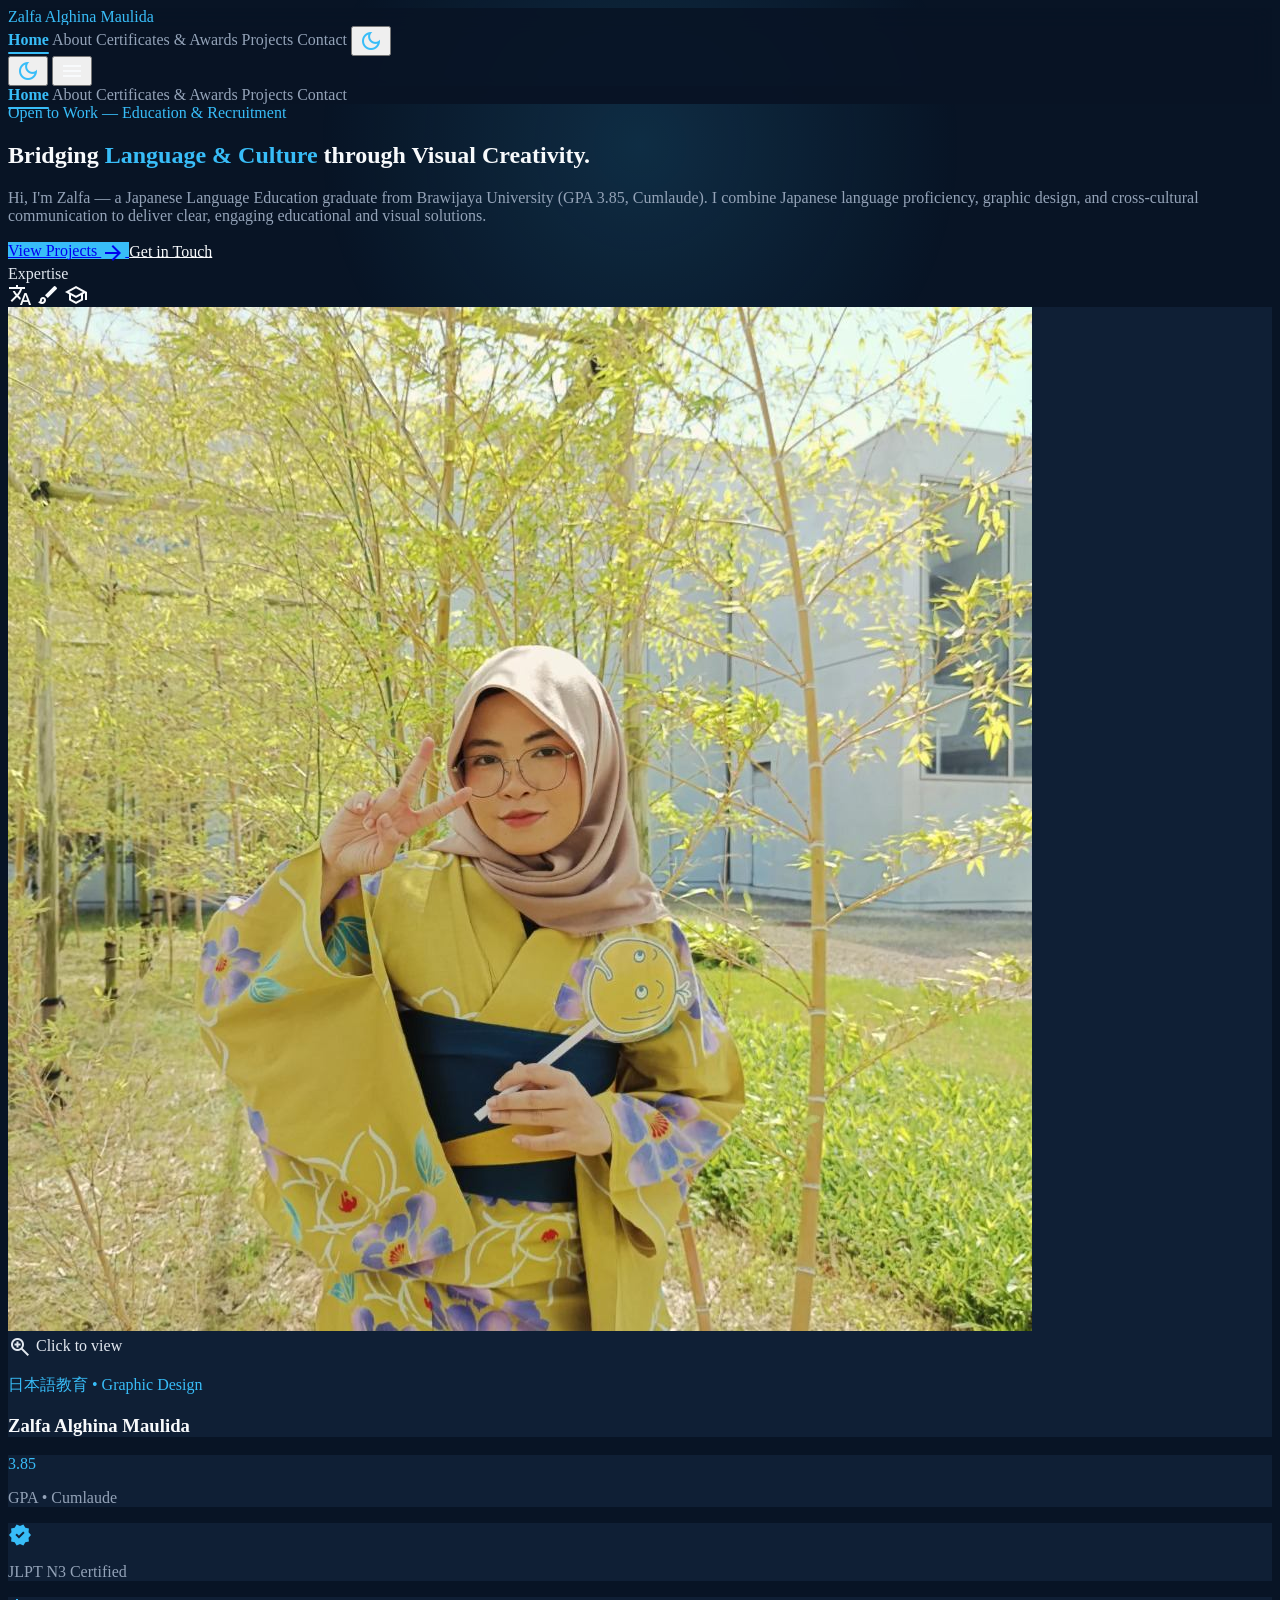
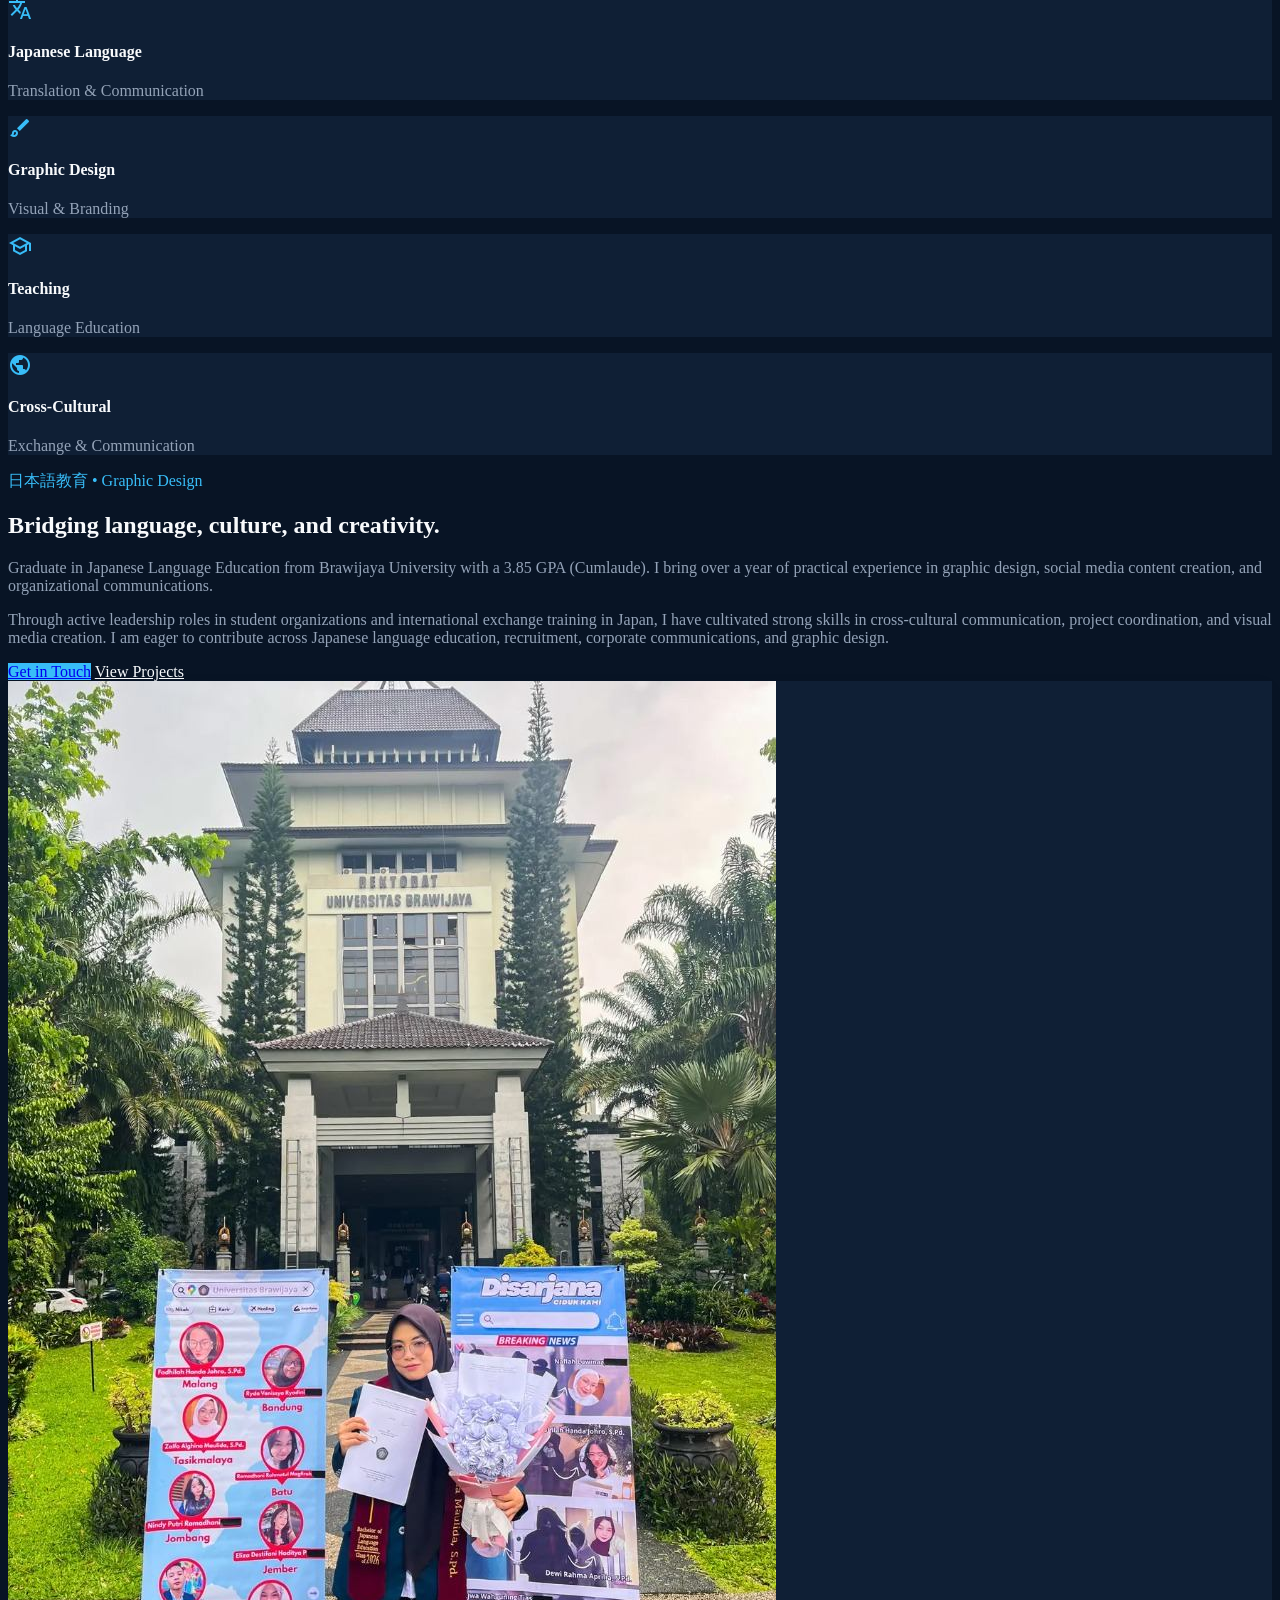
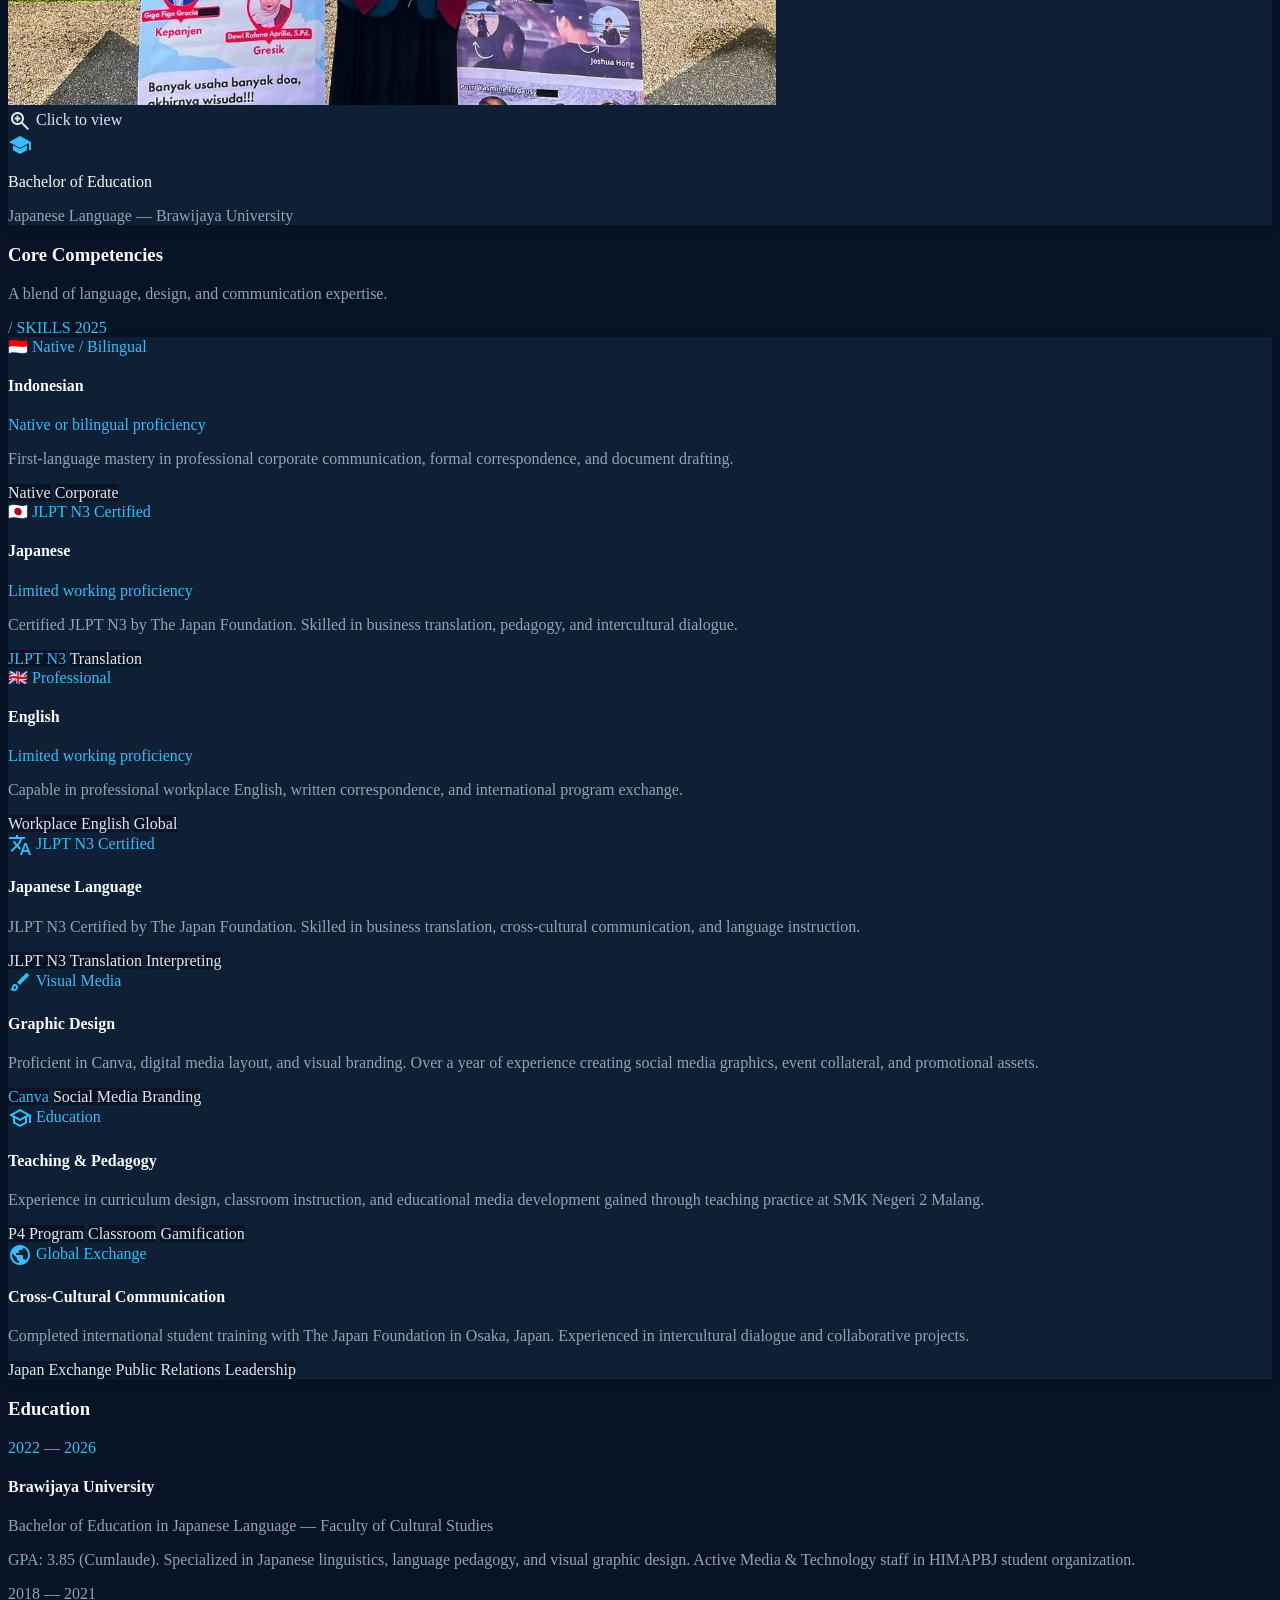
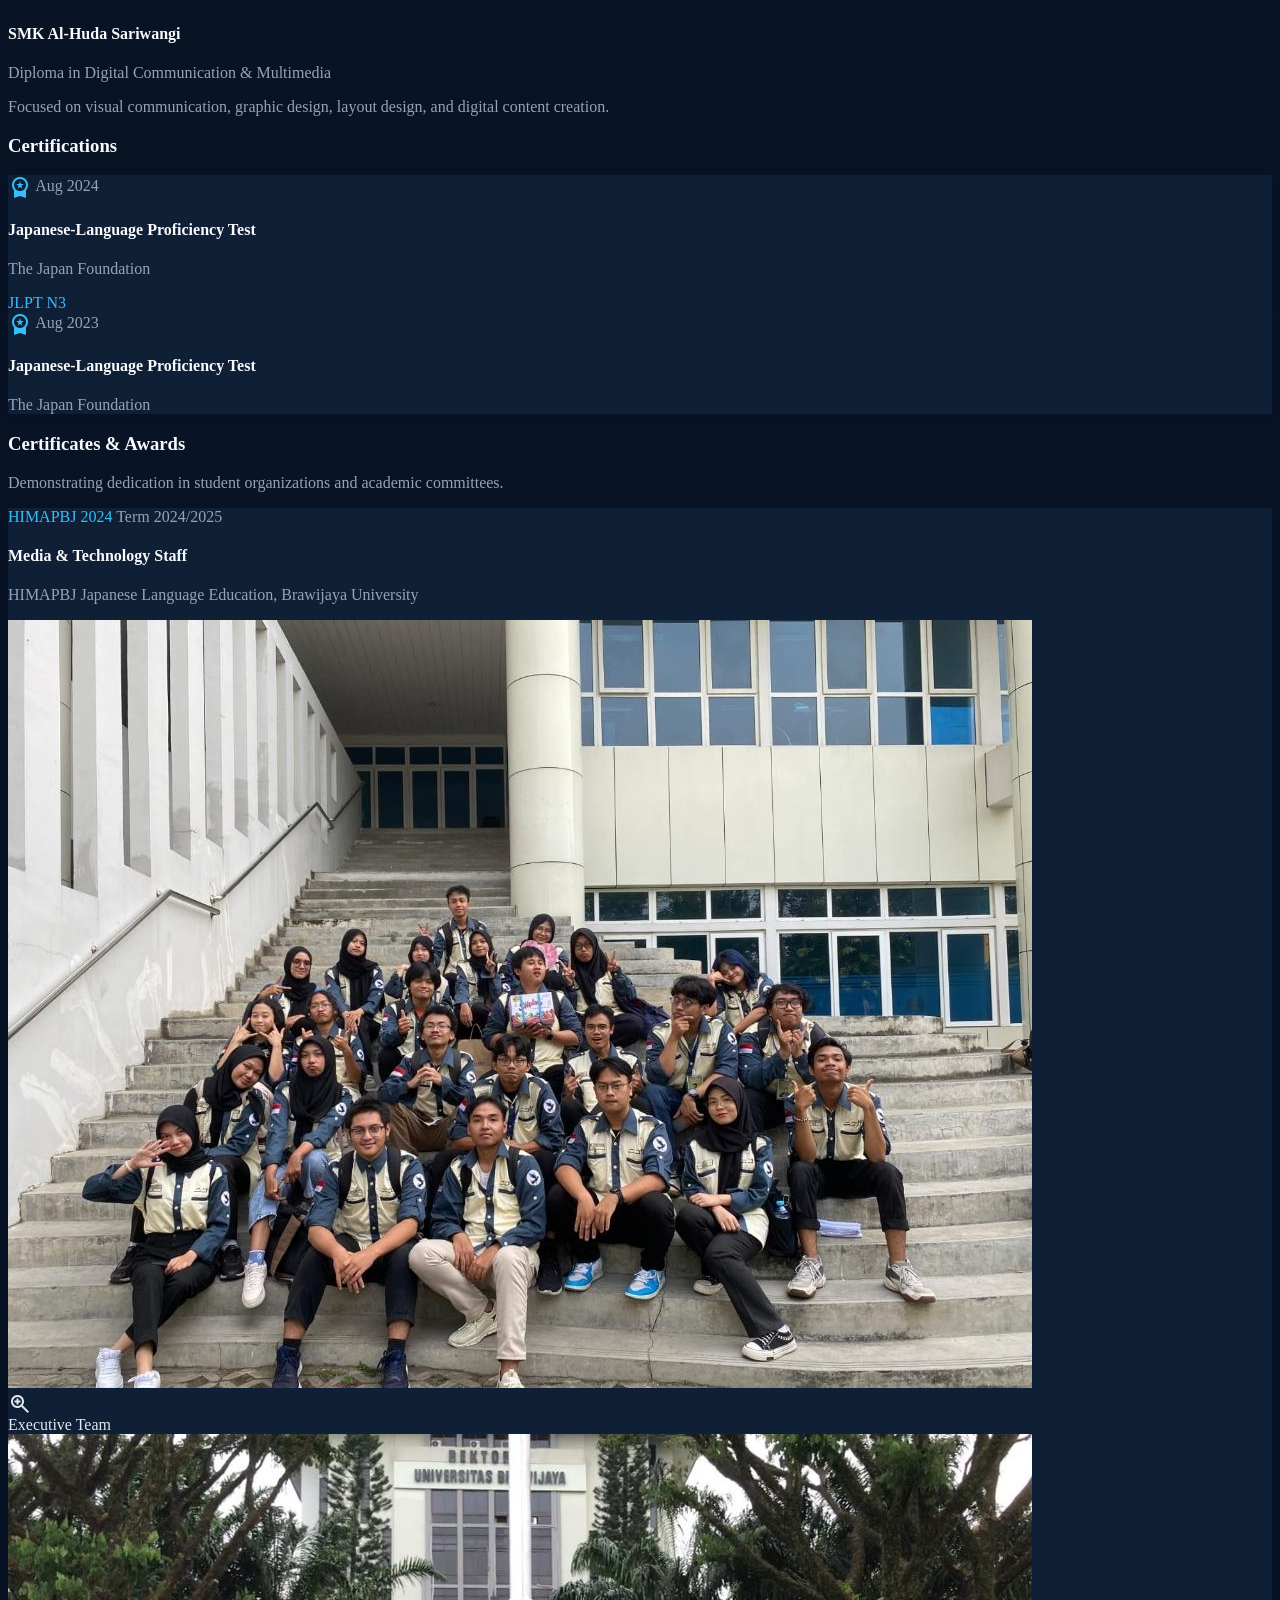
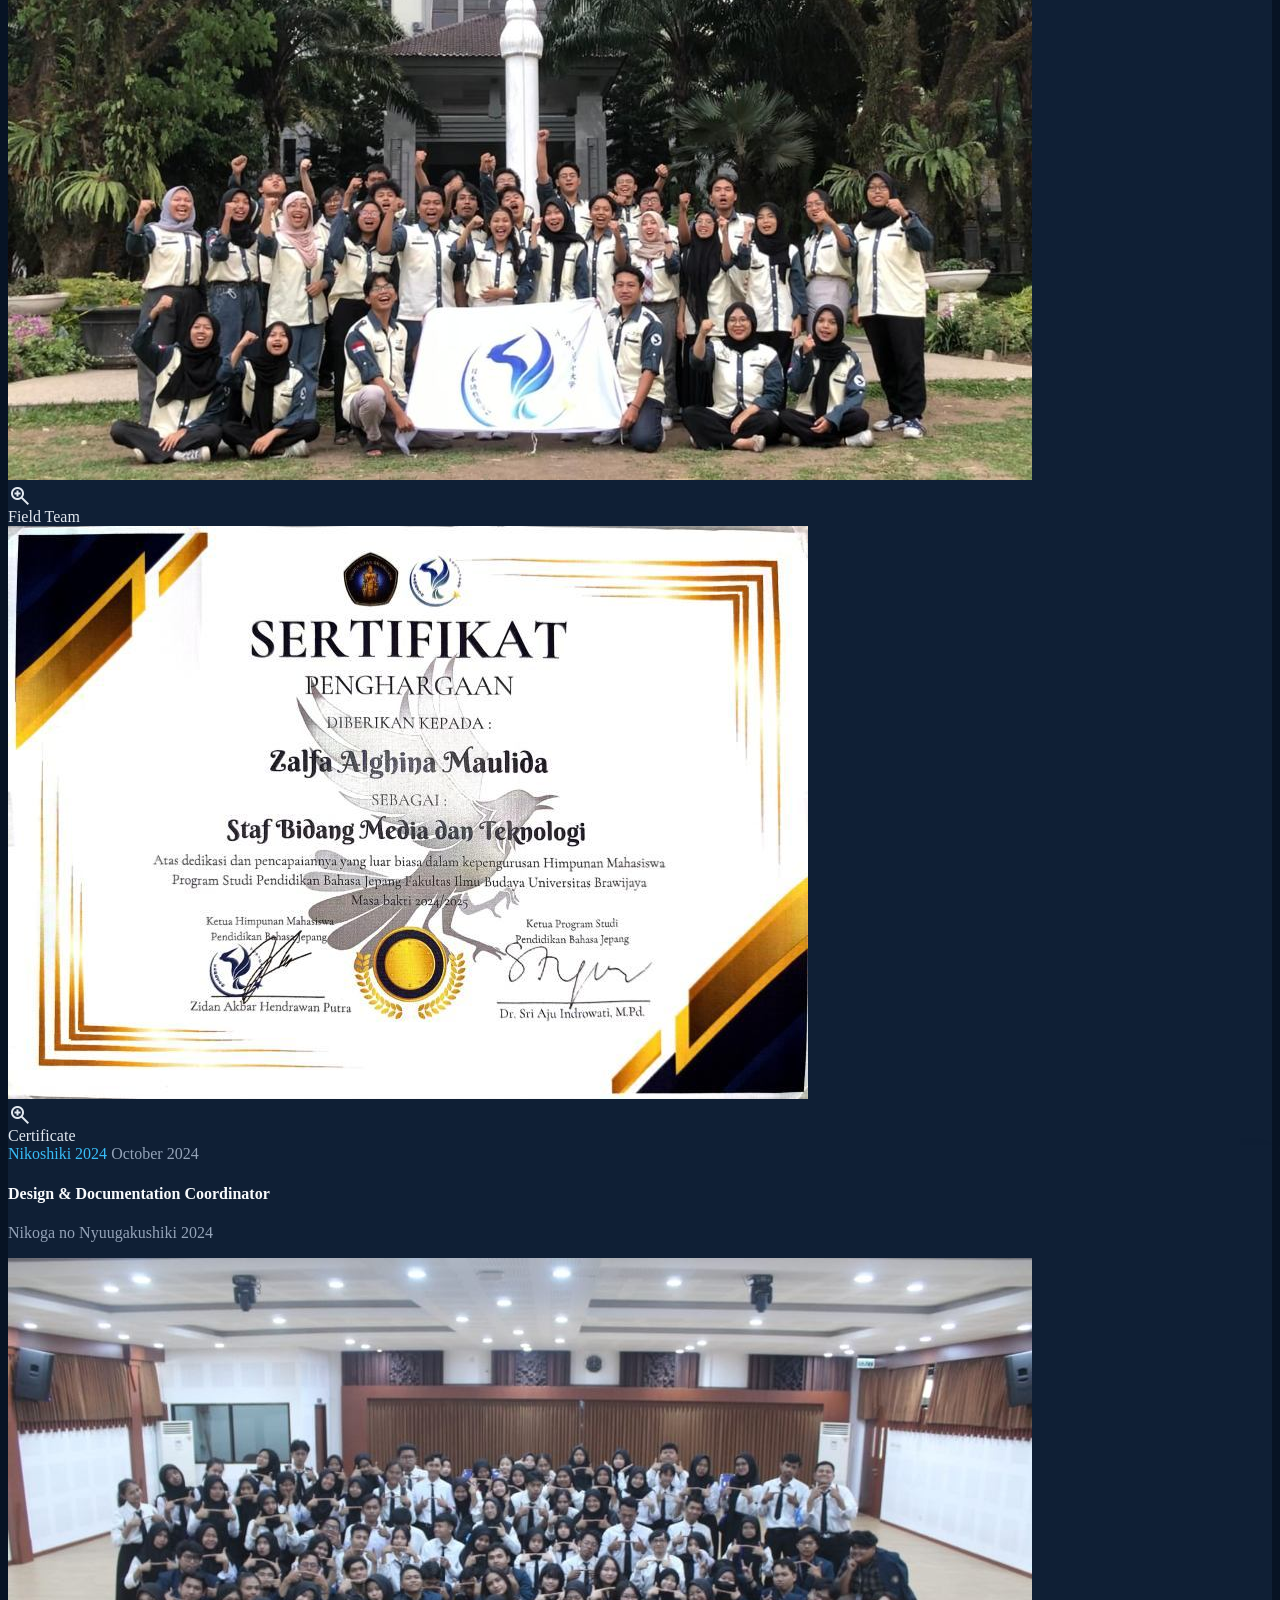
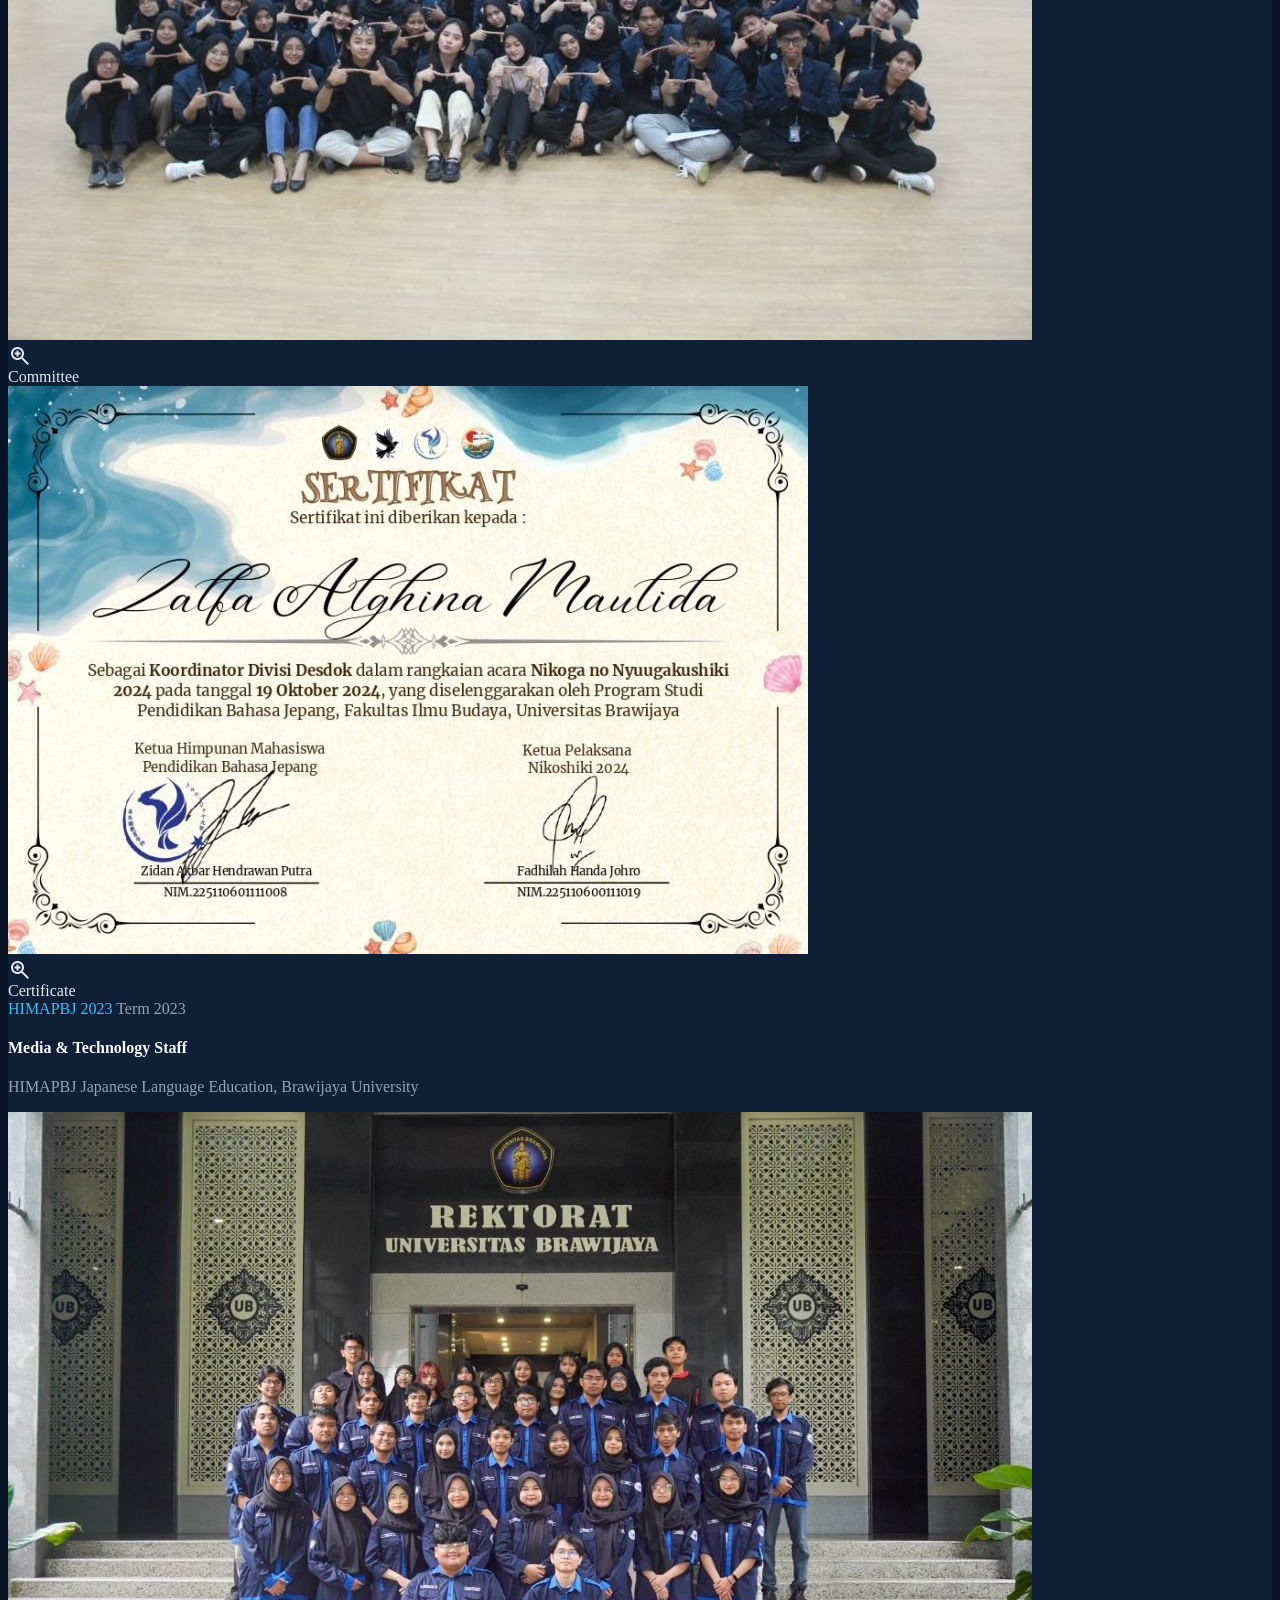
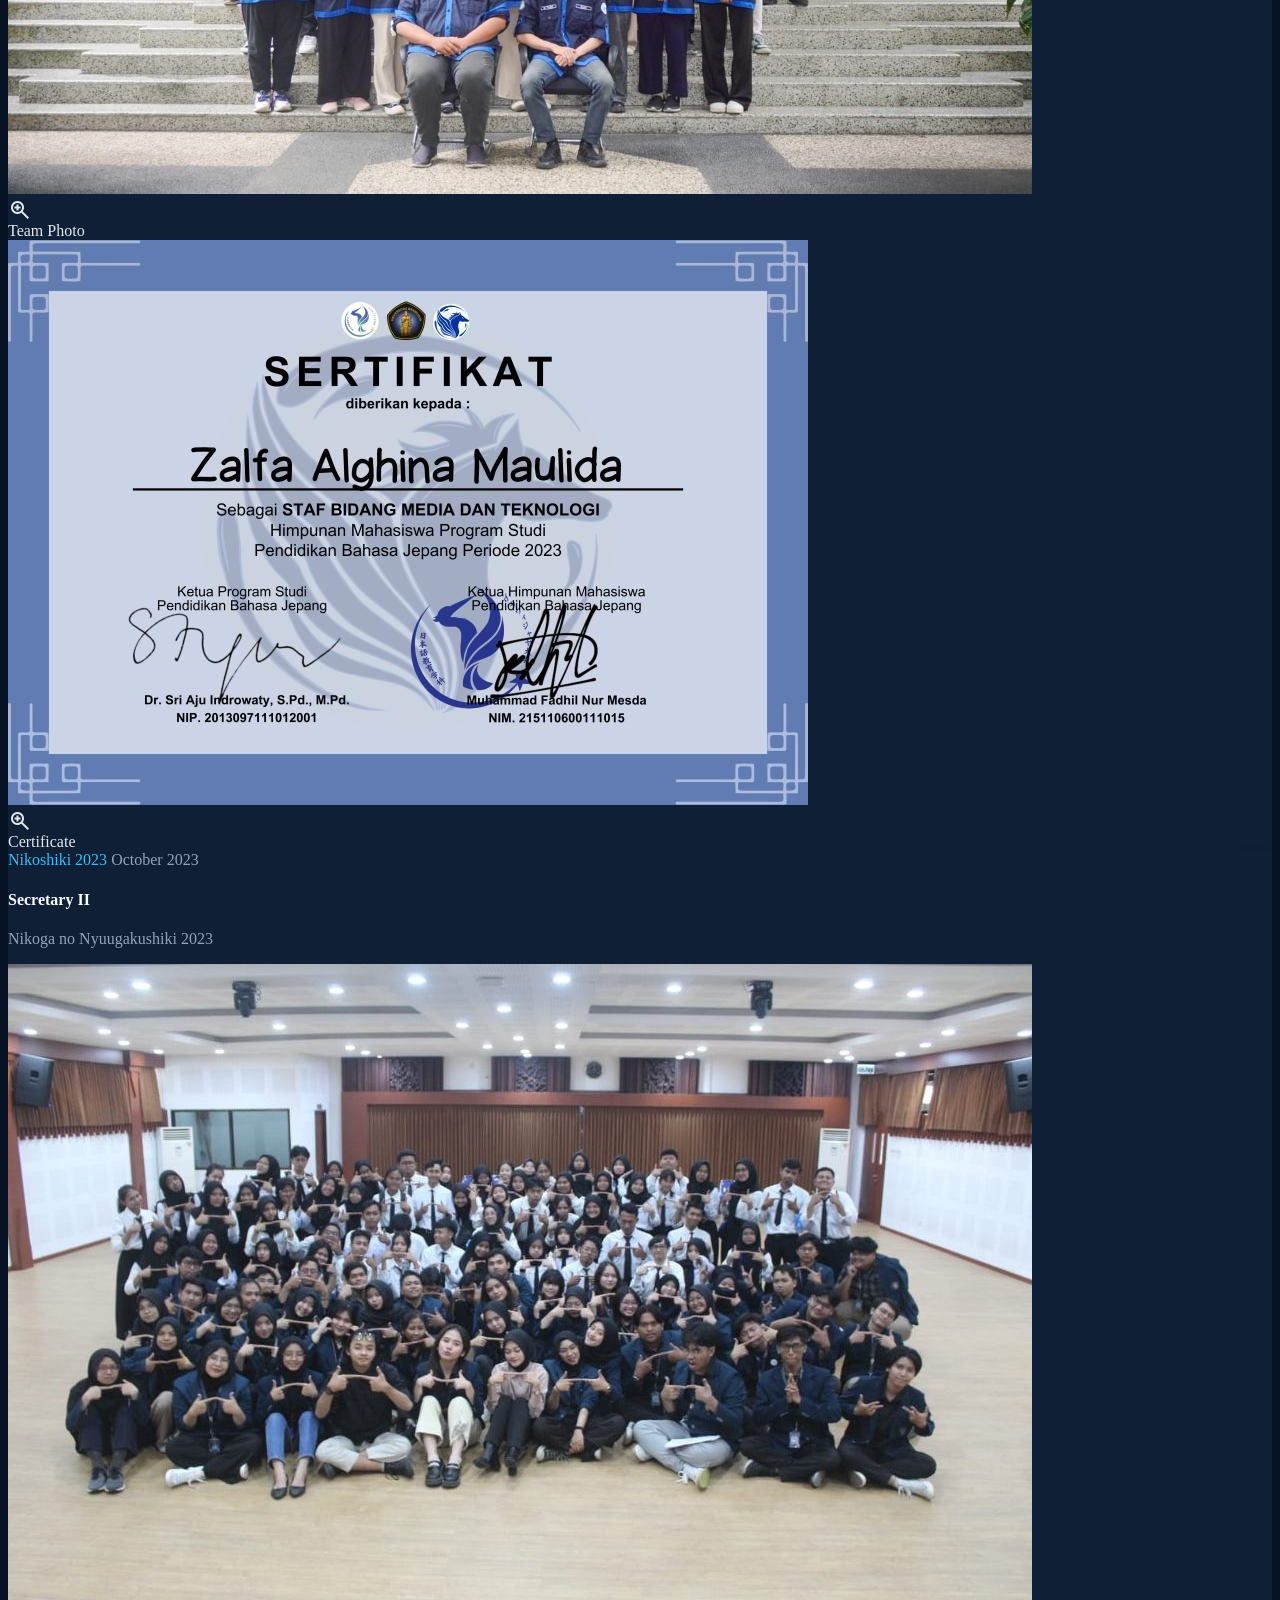
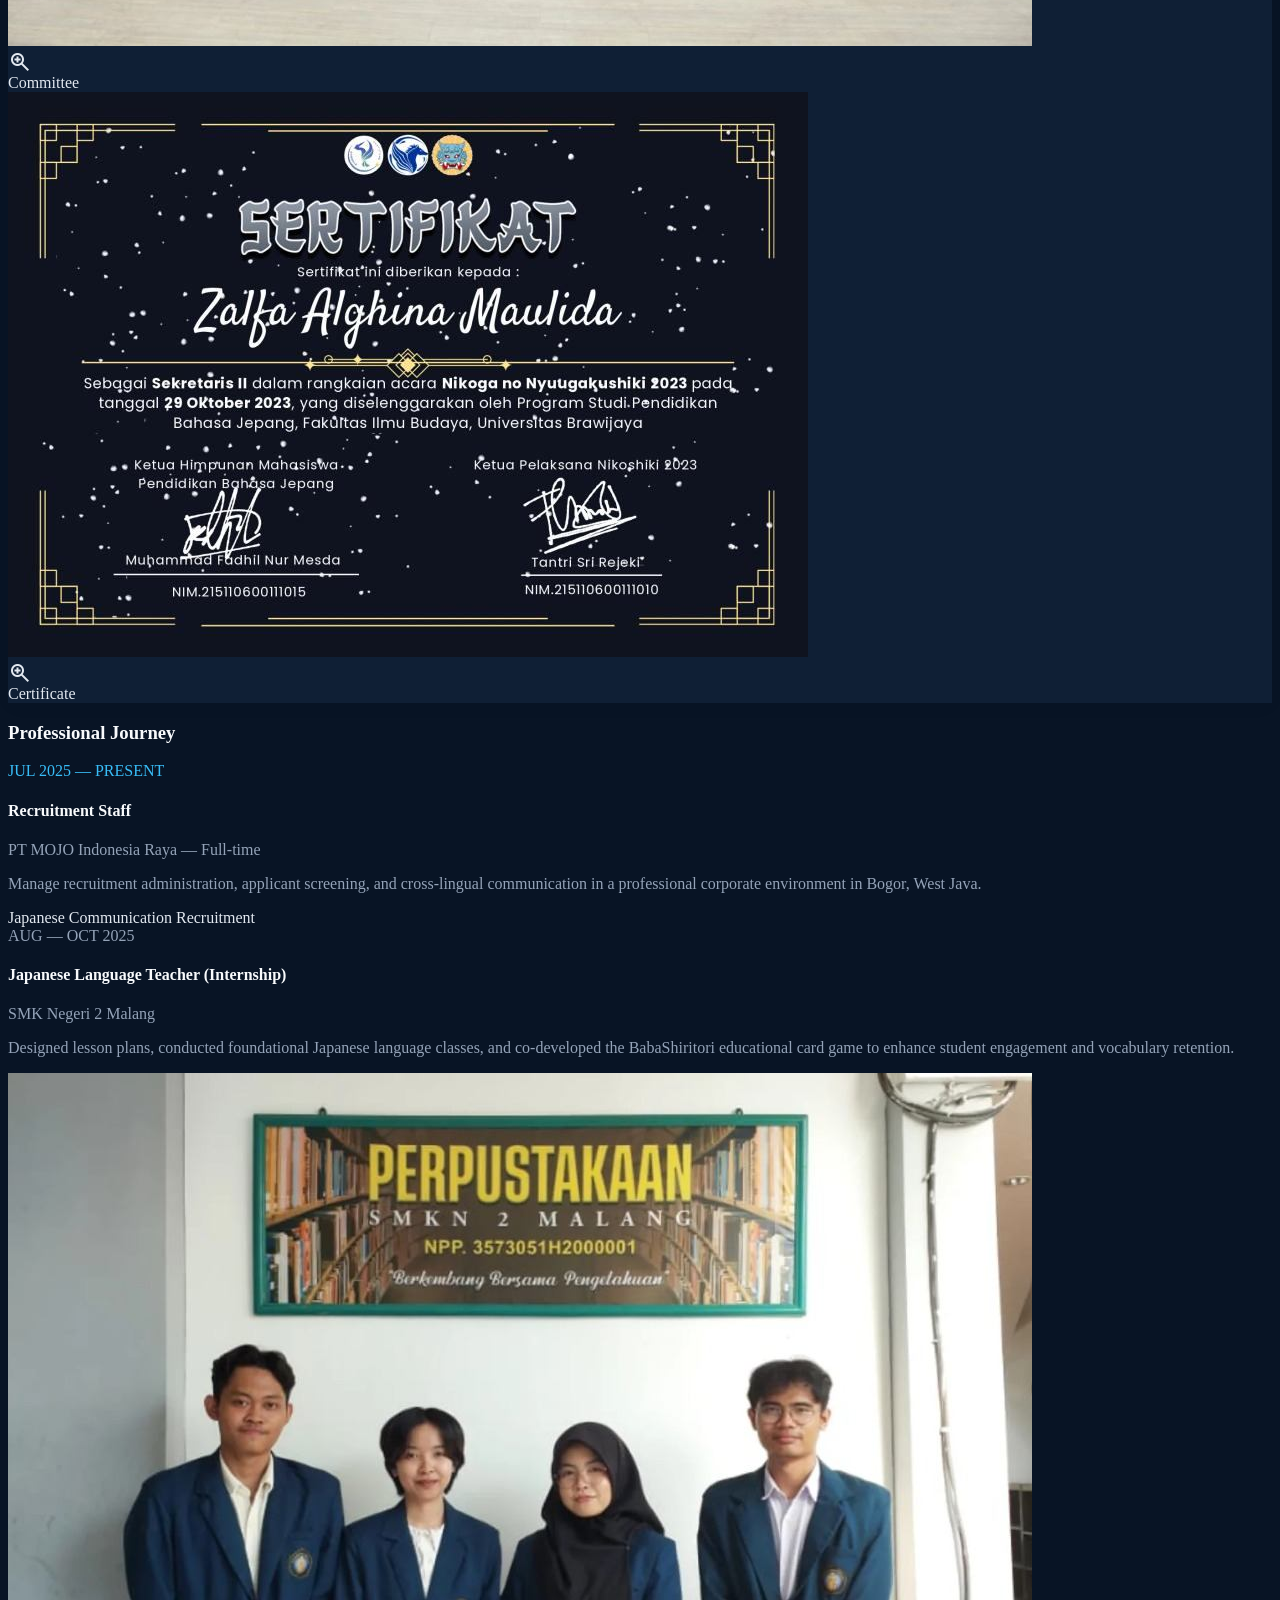
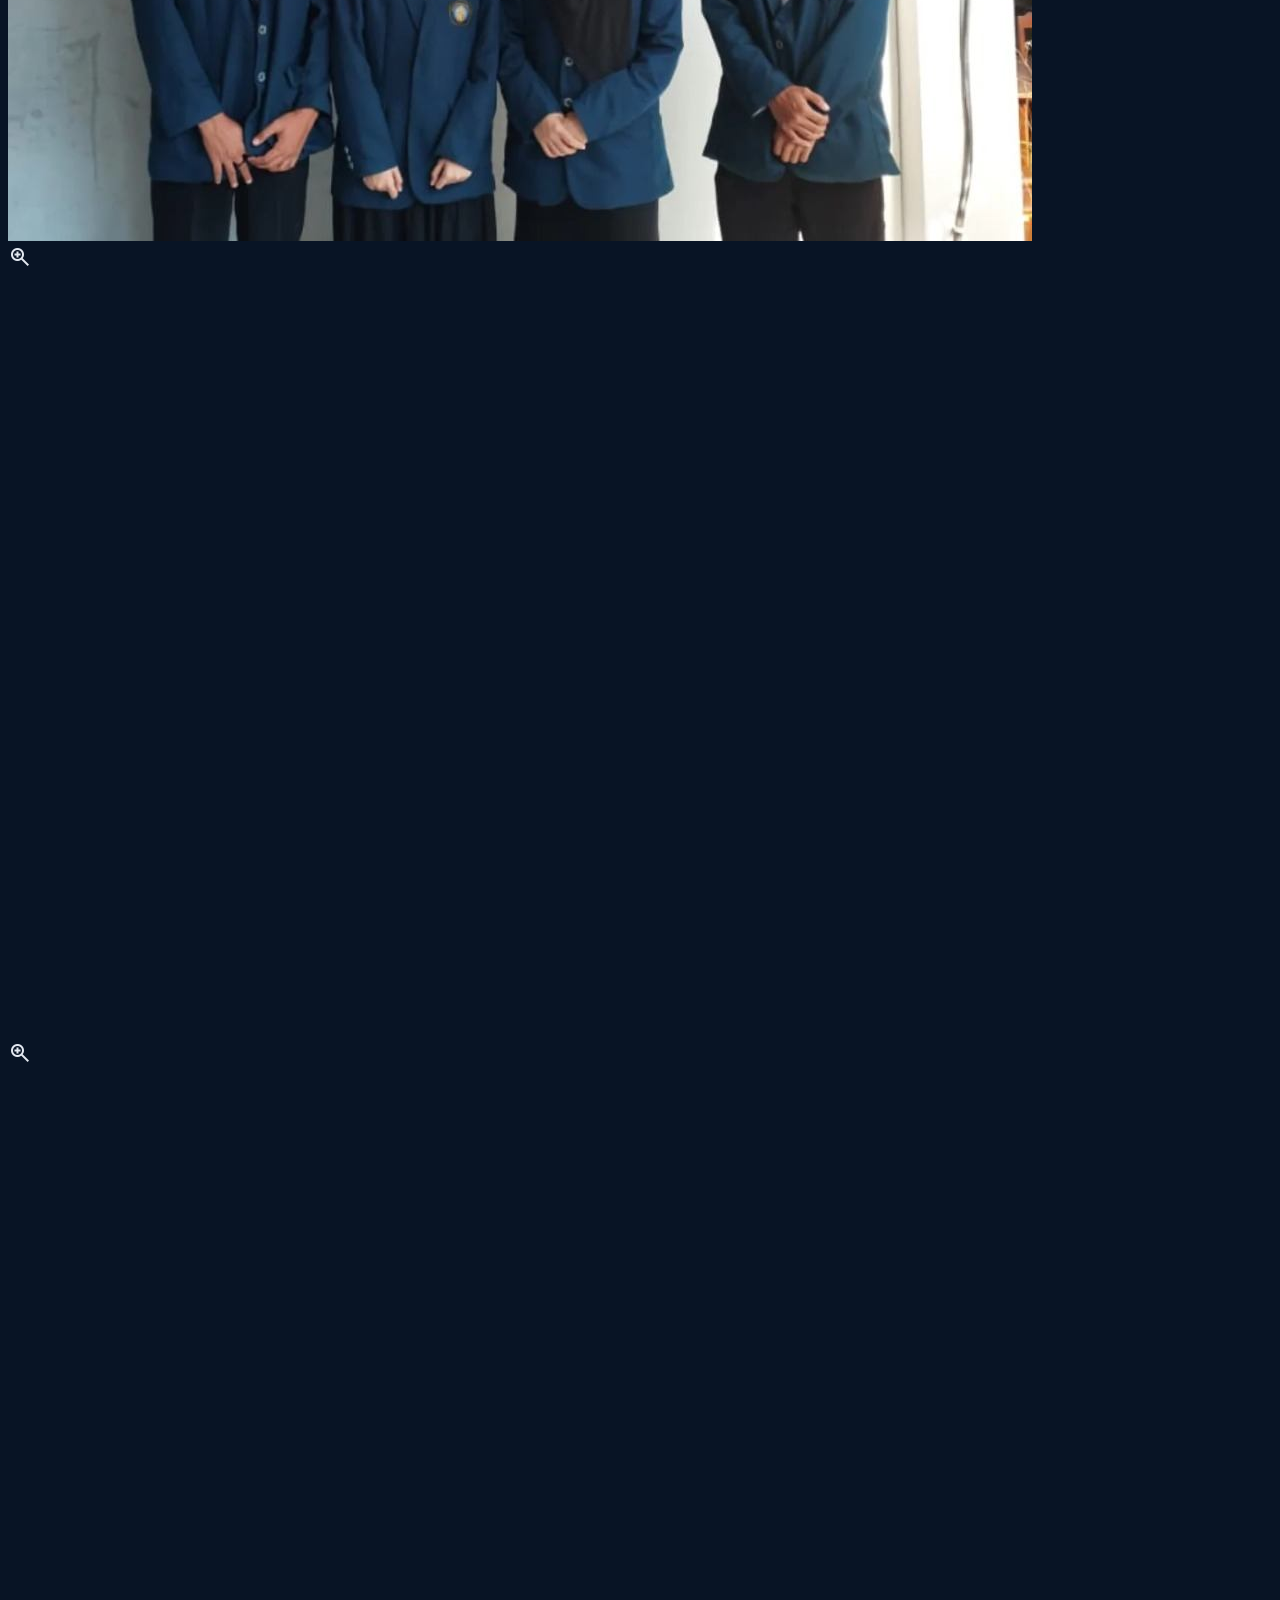
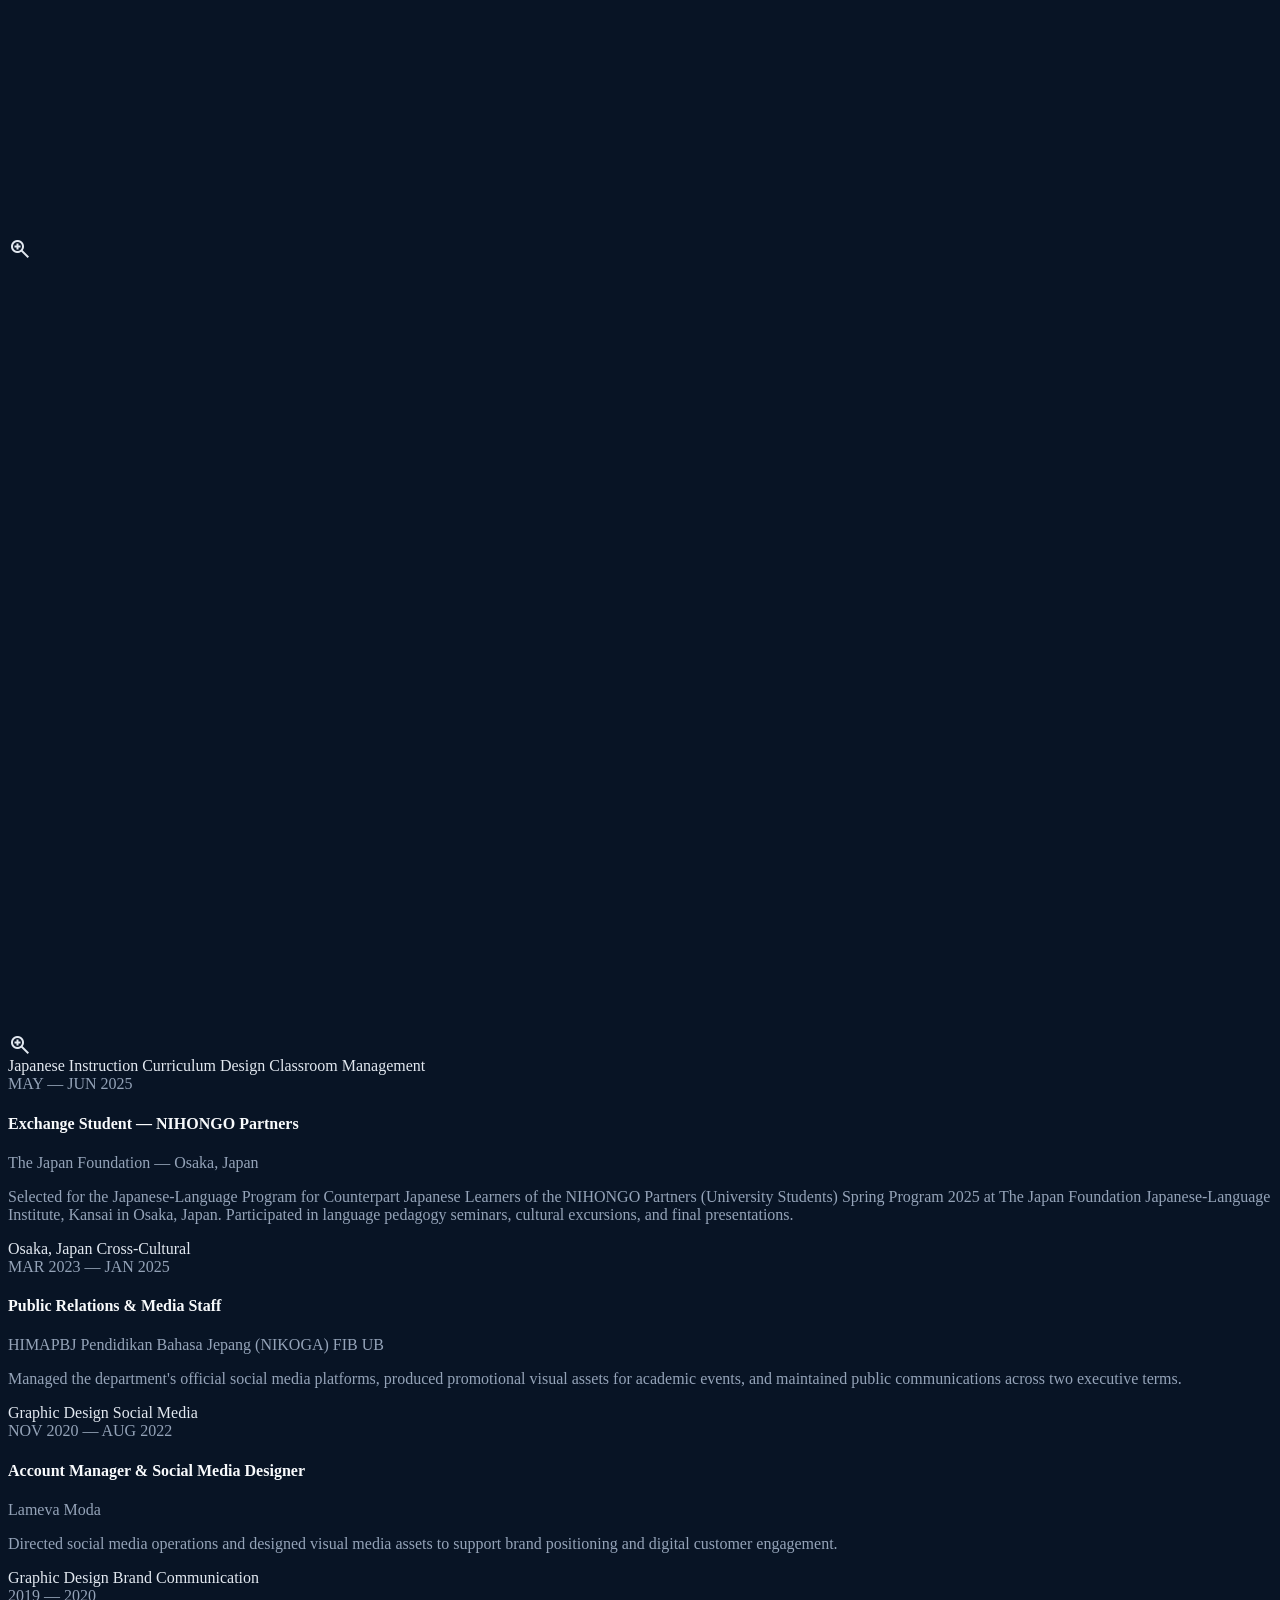
==== commit d1da3abe: "Enhance portfolio visual styles, smooth scrollspy accuracy, and contact form integration" ====
--- a/index.html
+++ b/index.html
@@ -73,6 +73,9 @@
         }
     </script>
 
+    <!-- External Custom CSS -->
+    <link rel="stylesheet" href="custom.css">
+
     <!-- Custom CSS Styles -->
     <style>
         html {
@@ -258,27 +261,6 @@
             animation: shimmer 5s linear infinite;
         }
 
-        /* Nav link states */
-        header nav#desktop-nav a[data-sec],
-        header div#mobile-menu a[data-sec] {
-            color: var(--on-surface-variant) !important;
-            border-bottom: 2px solid transparent !important;
-            padding-bottom: 4px !important;
-            transition: color 0.2s ease, border-color 0.2s ease;
-        }
-
-        header nav#desktop-nav a[data-sec]:hover,
-        header div#mobile-menu a[data-sec]:hover {
-            color: var(--primary-color) !important;
-        }
-
-        header nav#desktop-nav a[data-sec].nav-active,
-        header div#mobile-menu a[data-sec].nav-active {
-            color: var(--primary-color) !important;
-            border-bottom: 2px solid var(--primary-color) !important;
-            border-bottom-color: var(--primary-color) !important;
-            font-weight: 700 !important;
-        }
     </style>
 </head>
 
@@ -536,6 +518,63 @@
                     <div class="font-label-sm text-label-sm text-primary tracking-tighter uppercase font-bold">/ SKILLS
                         2025</div>
                 </div>
+
+                <!-- 3 Language Columns Grid -->
+                <div class="mb-12">
+                    <div class="grid grid-cols-1 md:grid-cols-3 gap-6">
+                        <!-- 1. Indonesian -->
+                        <div class="bg-surface-container border border-outline-variant/30 p-6 rounded-xl hover:border-primary/50 transition-all flex flex-col justify-between group">
+                            <div>
+                                <div class="flex items-center justify-between mb-4">
+                                    <span class="text-3xl">🇮🇩</span>
+                                    <span class="px-2.5 py-1 bg-primary/10 text-primary font-label-sm text-[10px] uppercase font-bold rounded-full border border-primary/20">Native / Bilingual</span>
+                                </div>
+                                <h4 class="font-headline-lg text-lg text-on-surface font-bold mb-1">Indonesian</h4>
+                                <p class="text-xs text-primary font-bold mb-3">Native or bilingual proficiency</p>
+                                <p class="text-on-surface-variant text-xs leading-relaxed mb-4">First-language mastery in professional corporate communication, formal correspondence, and document drafting.</p>
+                            </div>
+                            <div class="flex flex-wrap gap-1.5 pt-3 border-t border-outline-variant/15">
+                                <span class="px-2 py-0.5 bg-background border border-outline-variant/30 font-label-sm text-[9px] uppercase rounded">Native</span>
+                                <span class="px-2 py-0.5 bg-background border border-outline-variant/30 font-label-sm text-[9px] uppercase rounded">Corporate</span>
+                            </div>
+                        </div>
+
+                        <!-- 2. Japanese -->
+                        <div class="bg-surface-container border border-outline-variant/30 p-6 rounded-xl hover:border-primary/50 transition-all flex flex-col justify-between group">
+                            <div>
+                                <div class="flex items-center justify-between mb-4">
+                                    <span class="text-3xl">🇯🇵</span>
+                                    <span class="px-2.5 py-1 bg-primary/10 text-primary font-label-sm text-[10px] uppercase font-bold rounded-full border border-primary/20">JLPT N3 Certified</span>
+                                </div>
+                                <h4 class="font-headline-lg text-lg text-on-surface font-bold mb-1">Japanese</h4>
+                                <p class="text-xs text-primary font-bold mb-3">Limited working proficiency</p>
+                                <p class="text-on-surface-variant text-xs leading-relaxed mb-4">Certified JLPT N3 by The Japan Foundation. Skilled in business translation, pedagogy, and intercultural dialogue.</p>
+                            </div>
+                            <div class="flex flex-wrap gap-1.5 pt-3 border-t border-outline-variant/15">
+                                <span class="px-2 py-0.5 bg-background border border-outline-variant/30 font-label-sm text-[9px] uppercase text-primary font-bold rounded">JLPT N3</span>
+                                <span class="px-2 py-0.5 bg-background border border-outline-variant/30 font-label-sm text-[9px] uppercase rounded">Translation</span>
+                            </div>
+                        </div>
+
+                        <!-- 3. English -->
+                        <div class="bg-surface-container border border-outline-variant/30 p-6 rounded-xl hover:border-primary/50 transition-all flex flex-col justify-between group">
+                            <div>
+                                <div class="flex items-center justify-between mb-4">
+                                    <span class="text-3xl">🇬🇧</span>
+                                    <span class="px-2.5 py-0.5 bg-primary/10 text-primary font-label-sm text-[10px] uppercase font-bold rounded-full border border-primary/20">Professional</span>
+                                </div>
+                                <h4 class="font-headline-lg text-lg text-on-surface font-bold mb-1">English</h4>
+                                <p class="text-xs text-primary font-bold mb-3">Limited working proficiency</p>
+                                <p class="text-on-surface-variant text-xs leading-relaxed mb-4">Capable in professional workplace English, written correspondence, and international program exchange.</p>
+                            </div>
+                            <div class="flex flex-wrap gap-1.5 pt-3 border-t border-outline-variant/15">
+                                <span class="px-2 py-0.5 bg-background border border-outline-variant/30 font-label-sm text-[9px] uppercase rounded">Workplace English</span>
+                                <span class="px-2 py-0.5 bg-background border border-outline-variant/30 font-label-sm text-[9px] uppercase rounded">Global</span>
+                            </div>
+                        </div>
+                    </div>
+                </div>
+
                 <div class="grid grid-cols-1 md:grid-cols-2 gap-6">
                     <!-- 1. Japanese Language -->
                     <div
@@ -1539,9 +1578,13 @@
                                 get back to you promptly.</p>
                         </div>
 
-                        <form class="space-y-6 relative z-10" id="contactForm" action="https://formsubmit.co/z.ghina19@gmail.com" method="POST">
+                        <form class="space-y-6 relative z-10" id="contactForm" action="https://formsubmit.co/anzaevotsura@gmail.com" method="POST">
+                            <!-- FormSubmit Configuration -->
+                            <input type="hidden" name="_subject" value="New Portfolio Message for Zalfa!">
                             <input type="hidden" name="_captcha" value="false">
                             <input type="hidden" name="_template" value="table">
+                            <input type="hidden" name="_autoresponse" value="Thank you for contacting Zalfa Alghina Maulida! I have received your message and will reply shortly.">
+
                             <div class="space-y-5">
                                 <div class="group/field">
                                     <label
@@ -1566,12 +1609,11 @@
                                     <select
                                         class="w-full bg-surface-container-highest border-0 border-b border-outline-variant focus:border-primary focus:ring-0 focus:bg-surface-container-high transition-all py-3.5 px-5 text-on-surface font-body-md rounded-t-lg"
                                         id="subject" name="subject">
-                                        <option value="">Select a subject...</option>
-                                        <option value="education">Education Opportunity</option>
-                                        <option value="design">Graphic Design Project</option>
-                                        <option value="translation">Japanese Translation</option>
-                                        <option value="recruitment">Recruitment</option>
-                                        <option value="collaboration">Other Collaboration</option>
+                                        <option value="Education Opportunity">Education Opportunity</option>
+                                        <option value="Graphic Design Project">Graphic Design Project</option>
+                                        <option value="Japanese Translation">Japanese Translation</option>
+                                        <option value="Recruitment Inquiry">Recruitment Inquiry</option>
+                                        <option value="Other Collaboration">Other Collaboration</option>
                                     </select>
                                 </div>
                                 <div class="group/field">
@@ -1888,53 +1930,13 @@
             }
         });
 
-        // 4. Contact Form Submission (100% Background AJAX Email Delivery)
+        // 4. Contact Form Submission Handling
         document.getElementById('contactForm').addEventListener('submit', function (e) {
-            e.preventDefault();
-            const form = this;
-            const submitBtn = form.querySelector('button[type="submit"]');
-            const originalBtnHTML = submitBtn ? submitBtn.innerHTML : 'Send Message';
-
-            const nameInput = document.getElementById('name').value.trim();
-            const emailInput = document.getElementById('email').value.trim();
-            const subjectSelect = document.getElementById('subject');
-            const subjectText = subjectSelect.options[subjectSelect.selectedIndex]?.text || 'Portfolio Inquiry';
-            const messageInput = document.getElementById('message').value.trim();
-
+            const submitBtn = this.querySelector('button[type="submit"]');
             if (submitBtn) {
                 submitBtn.disabled = true;
-                submitBtn.innerHTML = `Sending... <span class="material-symbols-outlined text-[18px] animate-spin notranslate" translate="no">sync</span>`;
+                submitBtn.innerHTML = `Sending Message... <span class="material-symbols-outlined text-[18px] animate-spin notranslate" translate="no">sync</span>`;
             }
-
-            const formData = new FormData();
-            formData.append('name', nameInput);
-            formData.append('email', emailInput);
-            formData.append('subject', subjectText);
-            formData.append('_subject', `Portfolio Inquiry [${subjectText}] from ${nameInput}`);
-            formData.append('message', messageInput);
-            formData.append('_captcha', 'false');
-
-            // Send 100% silently in background to FormSubmit AJAX API
-            fetch('https://formsubmit.co/ajax/z.ghina19@gmail.com', {
-                method: 'POST',
-                headers: { 'Accept': 'application/json' },
-                body: formData
-            })
-            .then(res => res.json())
-            .then(data => {
-                if (submitBtn) {
-                    submitBtn.disabled = false;
-                    submitBtn.innerHTML = originalBtnHTML;
-                }
-                document.getElementById('successMessage').classList.remove('hidden');
-            })
-            .catch(() => {
-                if (submitBtn) {
-                    submitBtn.disabled = false;
-                    submitBtn.innerHTML = originalBtnHTML;
-                }
-                document.getElementById('successMessage').classList.remove('hidden');
-            });
         });
 
         function resetForm() {
@@ -1942,79 +1944,90 @@
             document.getElementById('successMessage').classList.add('hidden');
         }
 
-        // 5. Scrollspy Logic & Nav Highlights (Flawless Viewport Bound Trigger)
+        // 5. Scrollspy Navigation Indicator (Glitch-Free Click & Scroll Lock)
         (() => {
+            const navLinks = document.querySelectorAll('header nav#desktop-nav a[data-sec], header div#mobile-menu a[data-sec]');
             const secIds = ['home', 'about', 'certificates', 'projects', 'contact'];
-            const allNavLinks = document.querySelectorAll('#desktop-nav a[data-sec], #mobile-menu a[data-sec]');
-            let isClicking = false;
-            let clickTimer = null;
-
-            allNavLinks.forEach(l => { l.style.cssText = ''; l.removeAttribute('data-active'); });
+            let activeTargetSec = null;
+            let unlockTimeout = null;
 
             function setActiveLink(secId) {
-                allNavLinks.forEach(link => {
-                    if (link.getAttribute('data-sec') === secId) {
-                        link.classList.add('nav-active');
-                    } else {
-                        link.classList.remove('nav-active');
+                navLinks.forEach(link => {
+                    link.classList.toggle('nav-active', link.getAttribute('data-sec') === secId);
+                });
+            }
+
+            function updateActiveSection() {
+                // Jika sedang meluncur setelah diklik, PAKSA tetap aktif di seksi target (100% Bebas Glitch)
+                if (activeTargetSec) {
+                    setActiveLink(activeTargetSec);
+                    return;
+                }
+
+                const scrollY = window.scrollY || window.pageYOffset;
+                const windowHeight = window.innerHeight;
+                const docHeight = document.documentElement.scrollHeight;
+
+                if (scrollY < 60) {
+                    setActiveLink('home');
+                    return;
+                }
+
+                if (scrollY + windowHeight >= docHeight - 40) {
+                    setActiveLink('contact');
+                    return;
+                }
+
+                const headerOffset = 160;
+                let currentSec = 'home';
+
+                for (let i = 0; i < secIds.length; i++) {
+                    const sec = document.getElementById(secIds[i]);
+                    if (sec) {
+                        const top = sec.offsetTop - headerOffset;
+                        if (scrollY >= top) {
+                            currentSec = secIds[i];
+                        }
+                    }
+                }
+
+                setActiveLink(currentSec);
+            }
+
+            // Tangkap semua klik link jangkar dan kuiskan targetnya tanpa ampun
+            document.querySelectorAll('a[href^="#"]').forEach(link => {
+                link.addEventListener('click', (e) => {
+                    const targetId = link.getAttribute('href').replace('#', '');
+                    if (secIds.includes(targetId)) {
+                        activeTargetSec = targetId;
+                        setActiveLink(targetId);
+                        clearTimeout(unlockTimeout);
+
+                        // Kunci selama 1.5 detik untuk durasi smooth scroll paling jauh
+                        unlockTimeout = setTimeout(() => {
+                            activeTargetSec = null;
+                            updateActiveSection();
+                        }, 1500);
+                    }
+                });
+            });
+
+            // Begitu pergerakan scroll berhenti total (scrollend), lepas kuncian secara halus
+            if ('onscrollend' in window) {
+                window.addEventListener('scrollend', () => {
+                    if (activeTargetSec) {
+                        clearTimeout(unlockTimeout);
+                        activeTargetSec = null;
+                        updateActiveSection();
                     }
                 });
             }
 
-            function updateScrollspy() {
-                if (isClicking) return;
-                let current = 'home';
-                const triggerPoint = window.innerHeight * 0.35;
-
-                // Special case for bottom of page (Contact section)
-                if ((window.innerHeight + window.scrollY) >= (document.body.offsetHeight - 60)) {
-                    current = 'contact';
-                } else {
-                    for (let i = 0; i < secIds.length; i++) {
-                        const el = document.getElementById(secIds[i]);
-                        if (el) {
-                            const rect = el.getBoundingClientRect();
-                            if (rect.top <= triggerPoint && rect.bottom > 100) {
-                                current = secIds[i];
-                            }
-                        }
-                    }
-                }
-                setActiveLink(current);
-            }
-
-            window.addEventListener('scroll', updateScrollspy, { passive: true });
-            window.addEventListener('resize', updateScrollspy, { passive: true });
-
-            // Instant active highlight on click + lock during smooth scroll
-            allNavLinks.forEach(link => {
-                link.addEventListener('click', () => {
-                    const secId = link.getAttribute('data-sec');
-                    setActiveLink(secId);
-                    isClicking = true;
-                    clearTimeout(clickTimer);
-
-                    clickTimer = setTimeout(() => {
-                        isClicking = false;
-                        updateScrollspy();
-                    }, 1200);
-                });
-            });
-
-            if ('onscrollend' in window) {
-                window.addEventListener('scrollend', () => {
-                    if (isClicking) {
-                        clearTimeout(clickTimer);
-                        clickTimer = setTimeout(() => {
-                            isClicking = false;
-                            updateScrollspy();
-                        }, 50);
-                    }
-                });
-            }
-
-            // Initial setup
-            updateScrollspy();
+            window.addEventListener('scroll', updateActiveSection, { passive: true });
+            window.addEventListener('resize', updateActiveSection, { passive: true });
+
+            // Initial trigger
+            updateActiveSection();
         })();
 
         // 6. Micro-interactions for project cards hover mouse movements
--- a/custom.css
+++ b/custom.css
@@ -0,0 +1,217 @@
+/* ==========================================
+   Stitch Professional Portfolio - Master CSS
+   ========================================== */
+
+/* 1. Base & Smooth Scroll Settings */
+html {
+    scroll-behavior: smooth;
+    scroll-padding-top: 4.5rem; /* Padding pas saat scroll navigasi agar tidak tertutup header */
+}
+
+/* 2. Dynamic Light & Dark Mode CSS Variables */
+:root {
+    --bg-color: #f8fafc;
+    --text-color: #0f172a;
+    --surface-color: rgba(255, 255, 255, 0.85);
+    --border-color: rgba(148, 163, 184, 0.25);
+    --card-bg: #ffffff;
+    --on-surface: #0f172a;
+    --on-surface-variant: #475569;
+    --surface-container: #ffffff;
+    --surface-container-high: #f1f5f9;
+    --surface-container-highest: #e2e8f0;
+    --surface-variant: #e0f2fe;
+    --primary-container-bg: #e0f2fe;
+    --on-primary-container-text: #0284c7;
+    --primary-color: #0062a1; /* High contrast untuk Light Mode */
+    --glow-color: rgba(2, 132, 199, 0.15);
+}
+
+.dark {
+    --bg-color: #081425;
+    --text-color: #e2e8f0;
+    --surface-color: rgba(8, 20, 37, 0.88);
+    --border-color: rgba(56, 189, 248, 0.18);
+    --card-bg: #0f1f35;
+    --on-surface: #f8fafc;
+    --on-surface-variant: #94a3b8;
+    --surface-container: #0f1f35;
+    --surface-container-high: #162a45;
+    --surface-container-highest: #1e3a5f;
+    --surface-variant: #1e293b;
+    --primary-container-bg: #0369a1;
+    --on-primary-container-text: #e0f2fe;
+    --primary-color: #9ccaff; /* High contrast untuk Dark Mode */
+    --glow-color: rgba(56, 189, 248, 0.15);
+}
+
+/* 3. Navigation Header & Active Indicator Animations */
+header {
+    background-color: var(--surface-color) !important;
+    backdrop-filter: blur(12px);
+    -webkit-backdrop-filter: blur(12px);
+}
+
+header nav#desktop-nav a[data-sec],
+header div#mobile-menu a[data-sec] {
+    color: var(--on-surface-variant) !important;
+    position: relative;
+    padding-bottom: 6px !important;
+    transition: color 0.25s ease;
+    text-decoration: none !important;
+}
+
+/* Indicator animasi underline modern */
+header nav#desktop-nav a[data-sec]::after,
+header div#mobile-menu a[data-sec]::after {
+    content: '';
+    position: absolute;
+    bottom: 0;
+    left: 0;
+    width: 100%;
+    height: 2px;
+    background-color: var(--primary-color);
+    transform: scaleX(0);
+    transform-origin: left;
+    transition: transform 0.25s cubic-bezier(0.16, 1, 0.3, 1);
+    border-radius: 2px;
+}
+
+header nav#desktop-nav a[data-sec]:hover,
+header div#mobile-menu a[data-sec]:hover {
+    color: var(--primary-color) !important;
+}
+
+header nav#desktop-nav a[data-sec].nav-active,
+header div#mobile-menu a[data-sec].nav-active {
+    color: var(--primary-color) !important;
+    font-weight: 700 !important;
+}
+
+header nav#desktop-nav a[data-sec].nav-active::after,
+header div#mobile-menu a[data-sec].nav-active::after {
+    transform: scaleX(1);
+}
+
+/* 4. Custom Text Selection Highlight */
+::selection {
+    background-color: rgba(56, 189, 248, 0.25);
+    color: var(--primary-color);
+}
+
+/* 5. Ambient Radial Background Glow */
+body::before {
+    content: "";
+    position: fixed;
+    top: -20%;
+    left: 50%;
+    transform: translateX(-50%);
+    width: 650px;
+    height: 650px;
+    background: radial-gradient(circle, var(--glow-color) 0%, rgba(0, 0, 0, 0) 70%);
+    z-index: -1;
+    pointer-events: none;
+}
+
+/* 6. Card Hover Elevation & Smooth Micro-Interactions */
+.bg-surface-container {
+    transition: transform 0.3s cubic-bezier(0.16, 1, 0.3, 1), 
+                box-shadow 0.3s cubic-bezier(0.16, 1, 0.3, 1), 
+                border-color 0.3s ease;
+}
+
+.bg-surface-container:hover {
+    transform: translateY(-4px);
+    box-shadow: 0 12px 30px -10px var(--glow-color);
+}
+
+/* 7. Status Pulse Animation */
+@keyframes pulse-glow {
+    0%, 100% {
+        opacity: 1;
+        transform: scale(1);
+    }
+    50% {
+        opacity: 0.5;
+        transform: scale(1.2);
+    }
+}
+
+.status-dot-pulse {
+    animation: pulse-glow 2s infinite ease-in-out;
+}
+
+/* 8. Gradient Text Effect */
+.text-gradient-primary {
+    background: linear-gradient(135deg, var(--primary-color) 0%, #818cf8 100%);
+    -webkit-background-clip: text;
+    -webkit-text-fill-color: transparent;
+}
+
+/* 9. Theme Bridge Utilities (Overrides untuk Tailwind Classes) */
+html:not(.dark) body {
+    background-color: var(--bg-color) !important;
+    color: var(--text-color) !important;
+}
+
+html:not(.dark) .bg-background {
+    background-color: var(--bg-color) !important;
+}
+
+html:not(.dark) .bg-surface-container {
+    background-color: var(--card-bg) !important;
+}
+
+html:not(.dark) .bg-surface-container-high {
+    background-color: var(--surface-container-high) !important;
+}
+
+html:not(.dark) .bg-surface-container-highest {
+    background-color: var(--surface-container-highest) !important;
+}
+
+html:not(.dark) .bg-surface-variant {
+    background-color: var(--surface-variant) !important;
+}
+
+html:not(.dark) .text-on-surface {
+    color: var(--on-surface) !important;
+}
+
+html:not(.dark) .text-on-surface-variant {
+    color: var(--on-surface-variant) !important;
+}
+
+html:not(.dark) .text-primary {
+    color: var(--primary-color) !important;
+}
+
+html:not(.dark) .from-surface {
+    --tw-gradient-from: var(--card-bg) !important;
+    --tw-gradient-to: rgba(255, 255, 255, 0) !important;
+    --tw-gradient-stops: var(--tw-gradient-from), var(--tw-gradient-to) !important;
+}
+
+html:not(.dark) .border-outline-variant\/30,
+html:not(.dark) .border-outline-variant\/20,
+html:not(.dark) .border-outline-variant\/15 {
+    border-color: var(--border-color) !important;
+}
+
+/* 10. Custom Scrollbar Styles */
+::-webkit-scrollbar {
+    width: 8px;
+}
+
+::-webkit-scrollbar-track {
+    background: var(--bg-color);
+}
+
+::-webkit-scrollbar-thumb {
+    background: var(--border-color);
+    border-radius: 4px;
+}
+
+::-webkit-scrollbar-thumb:hover {
+    background: var(--primary-color);
+}
